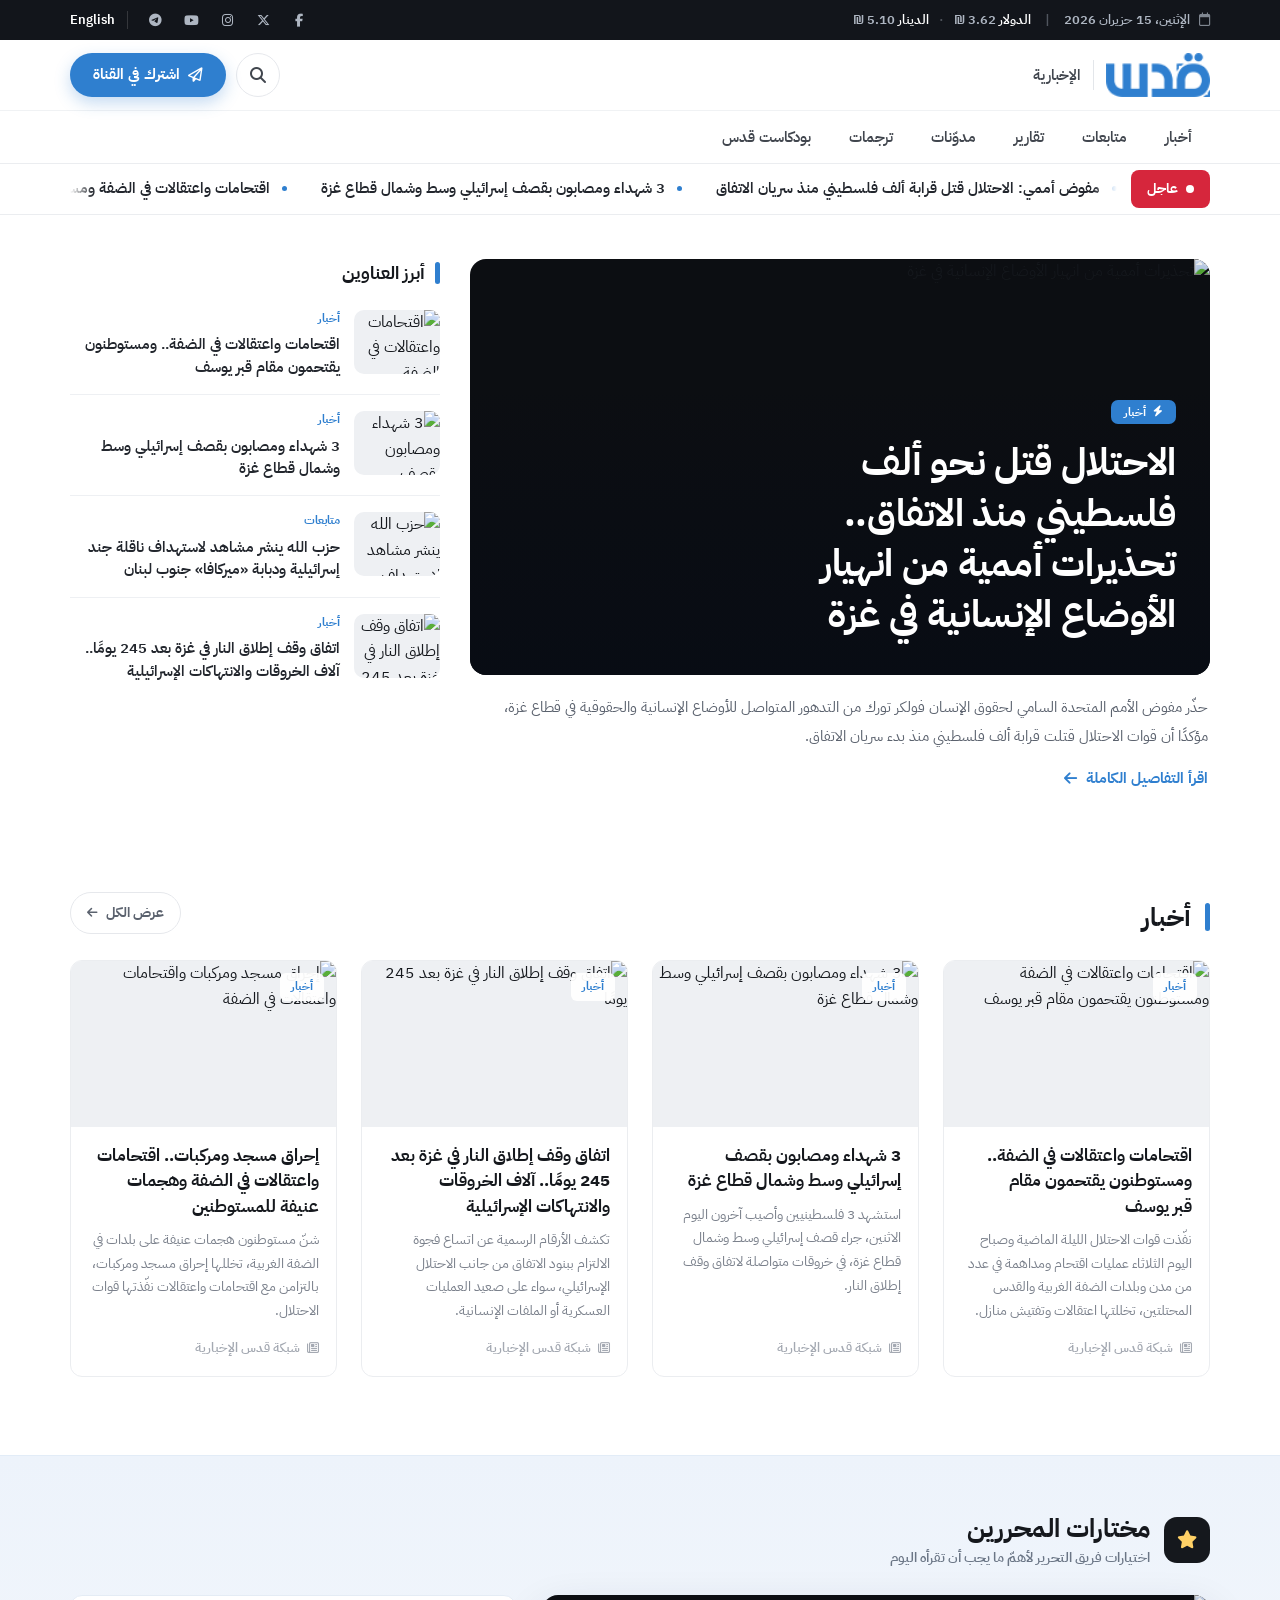
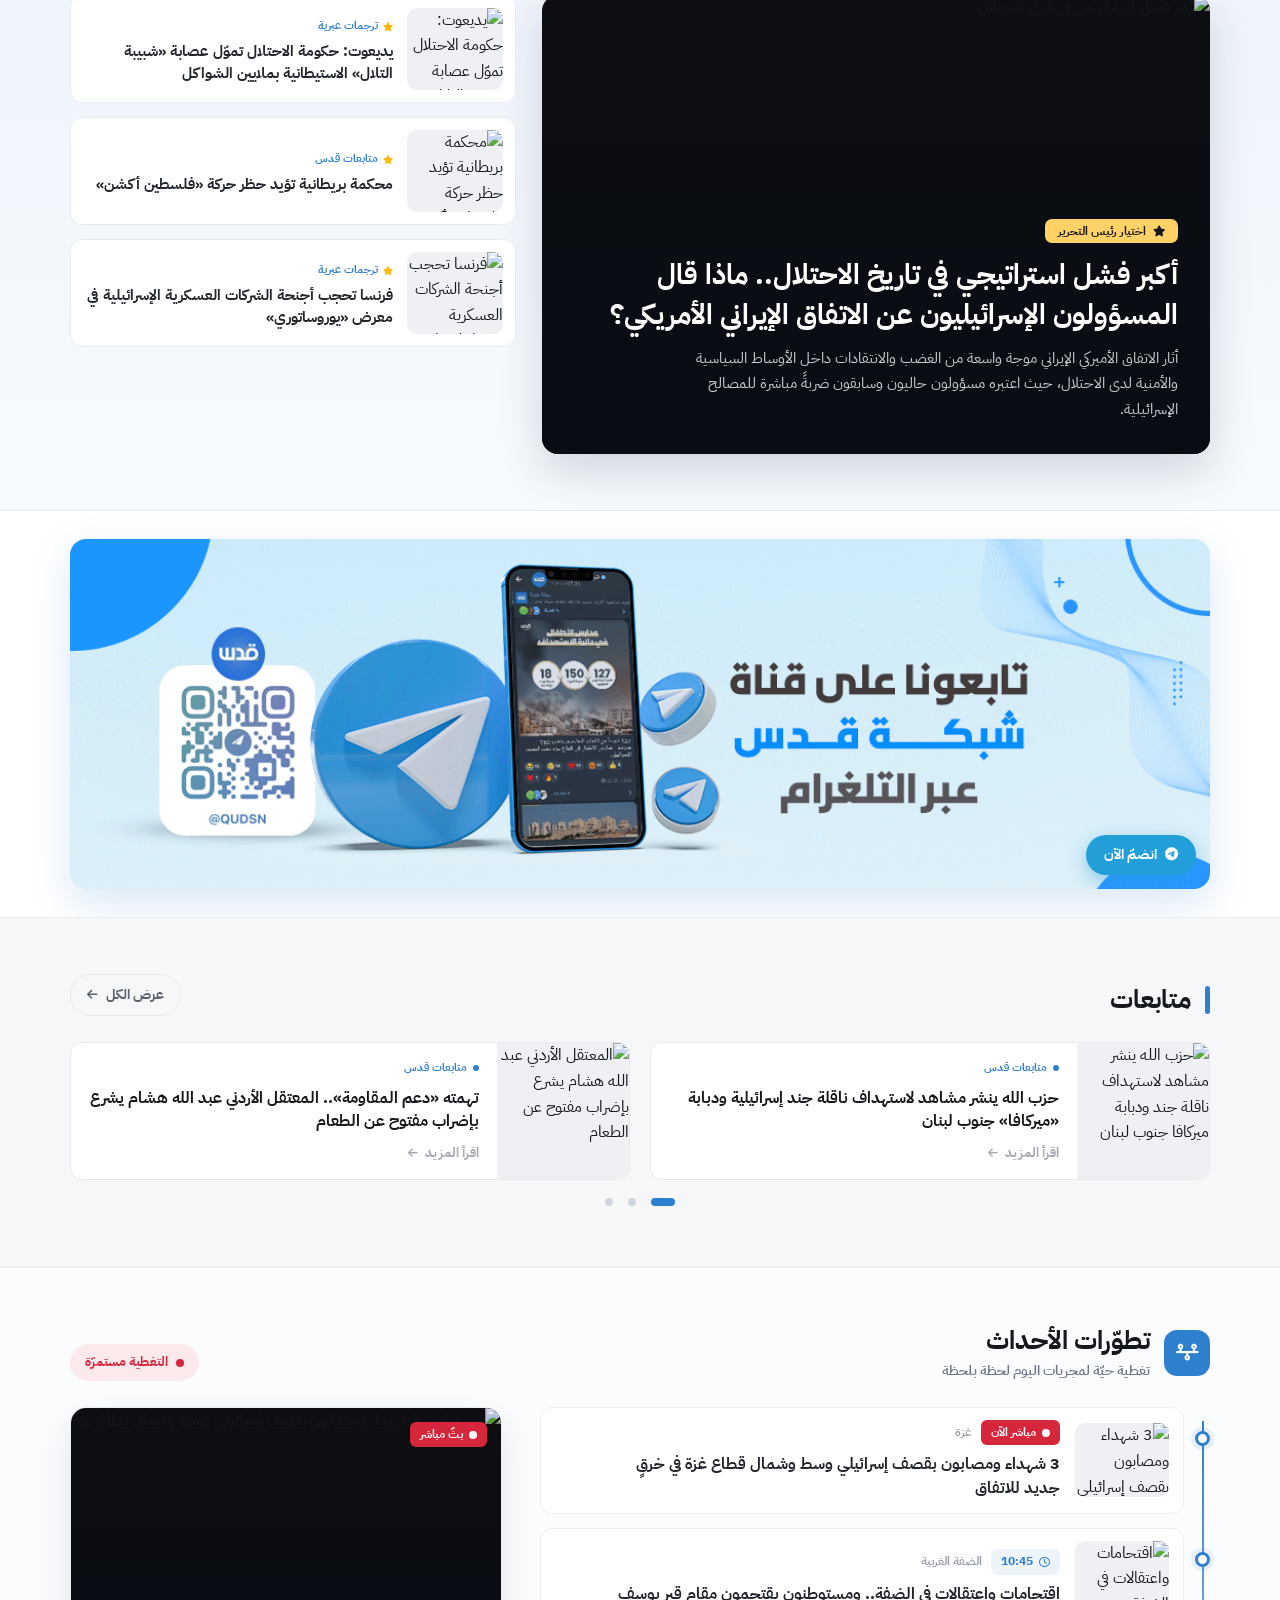
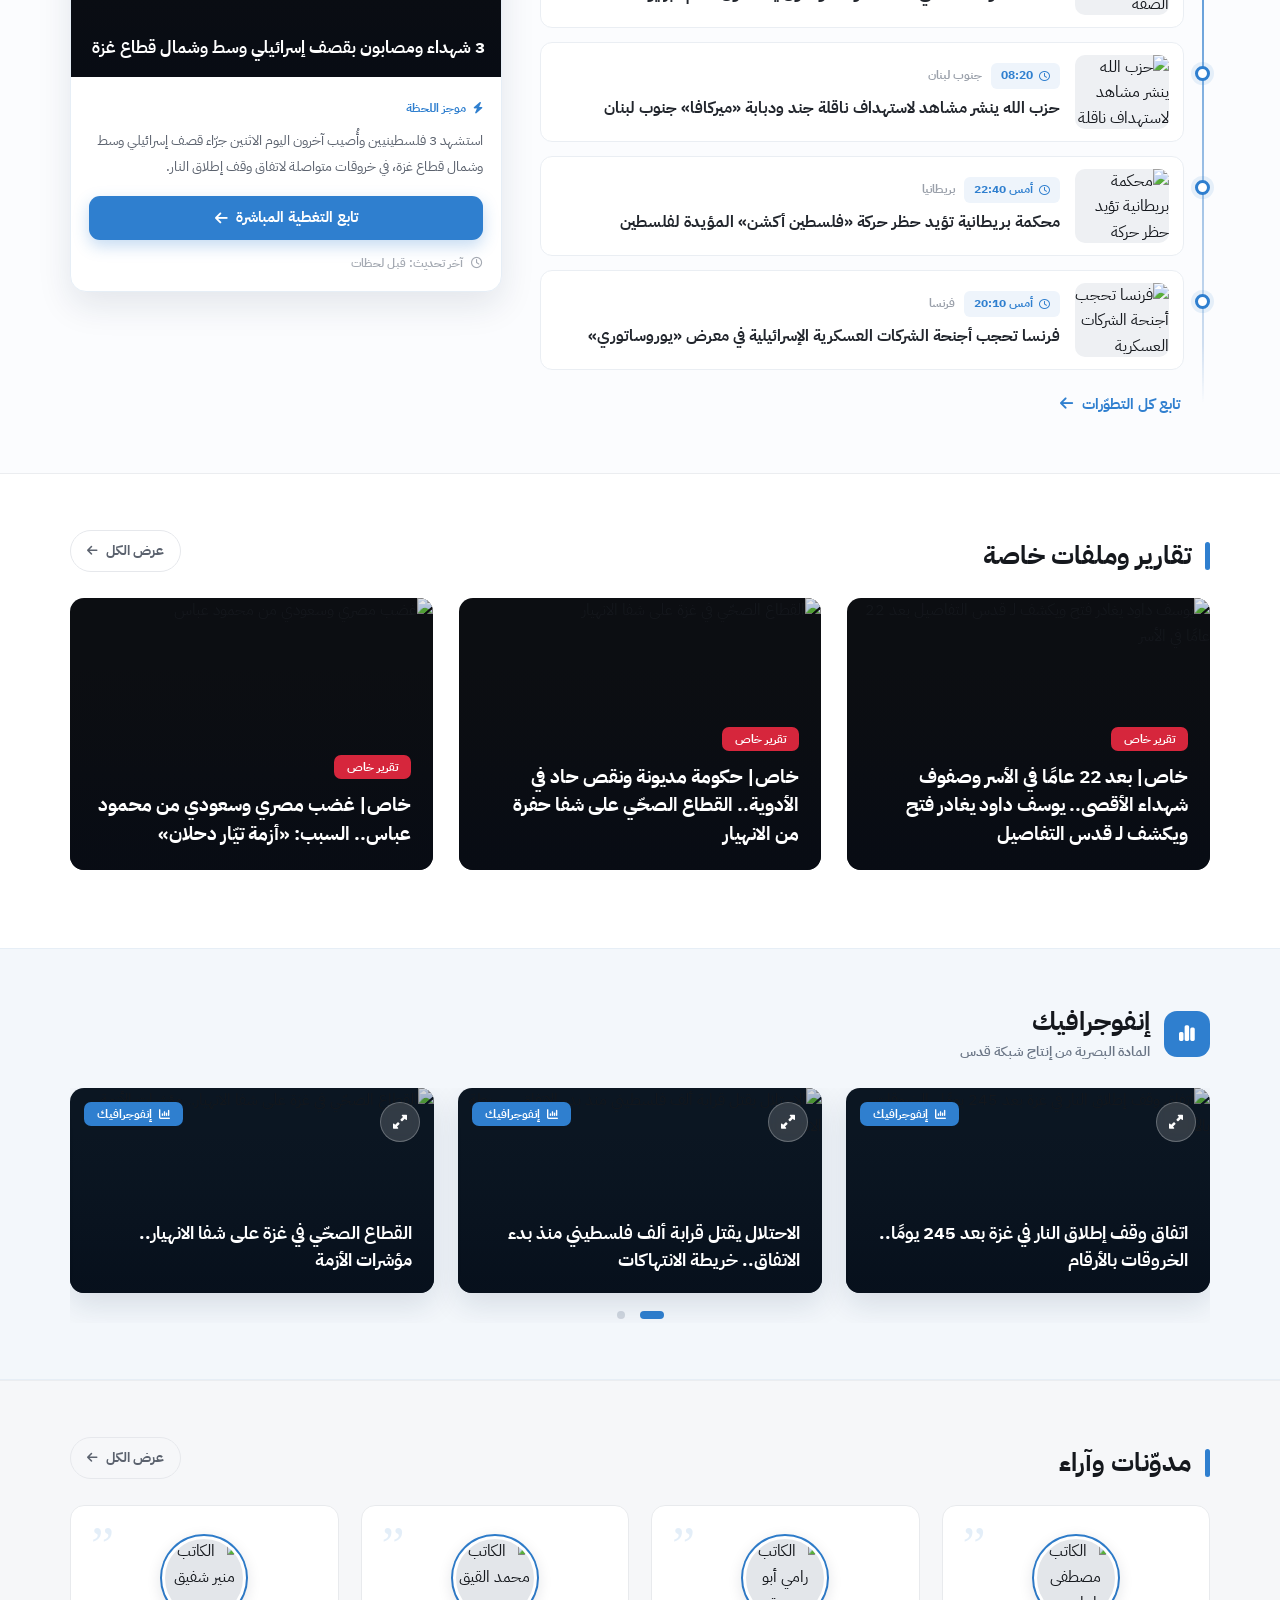
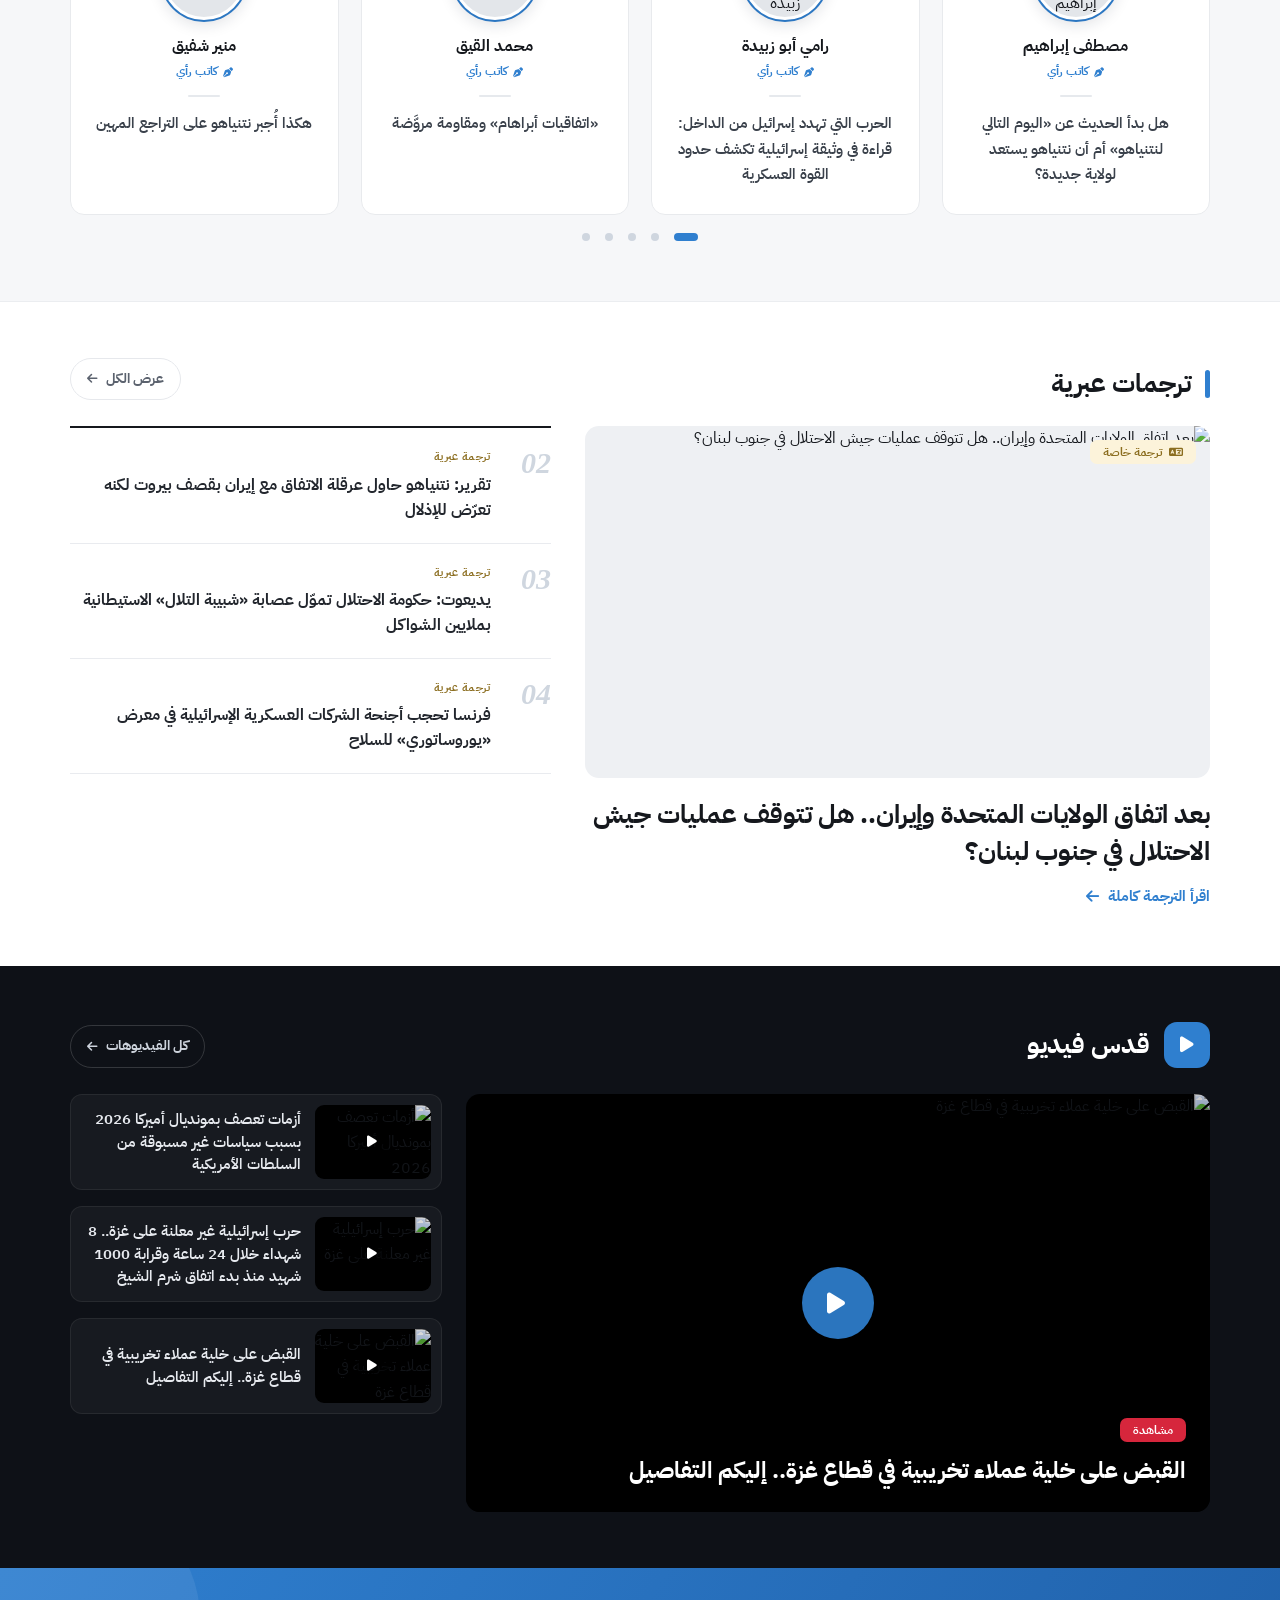
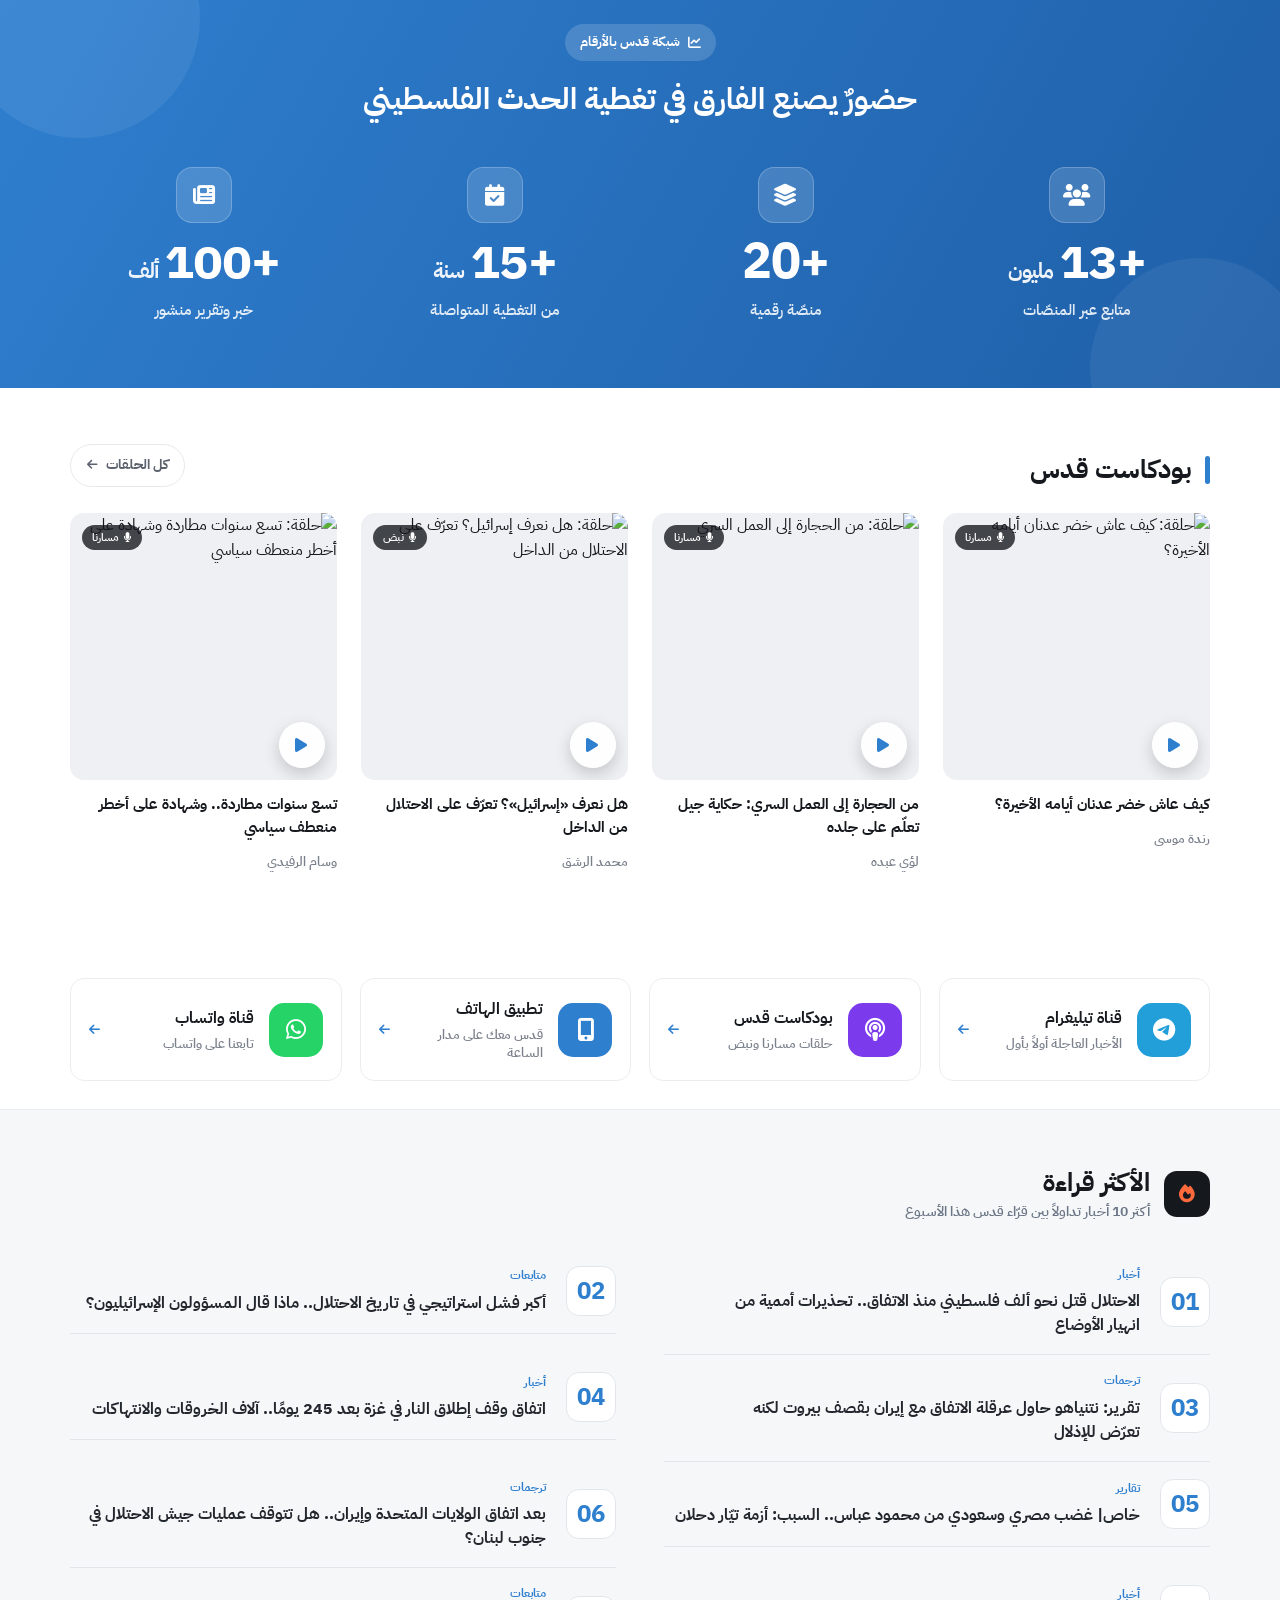
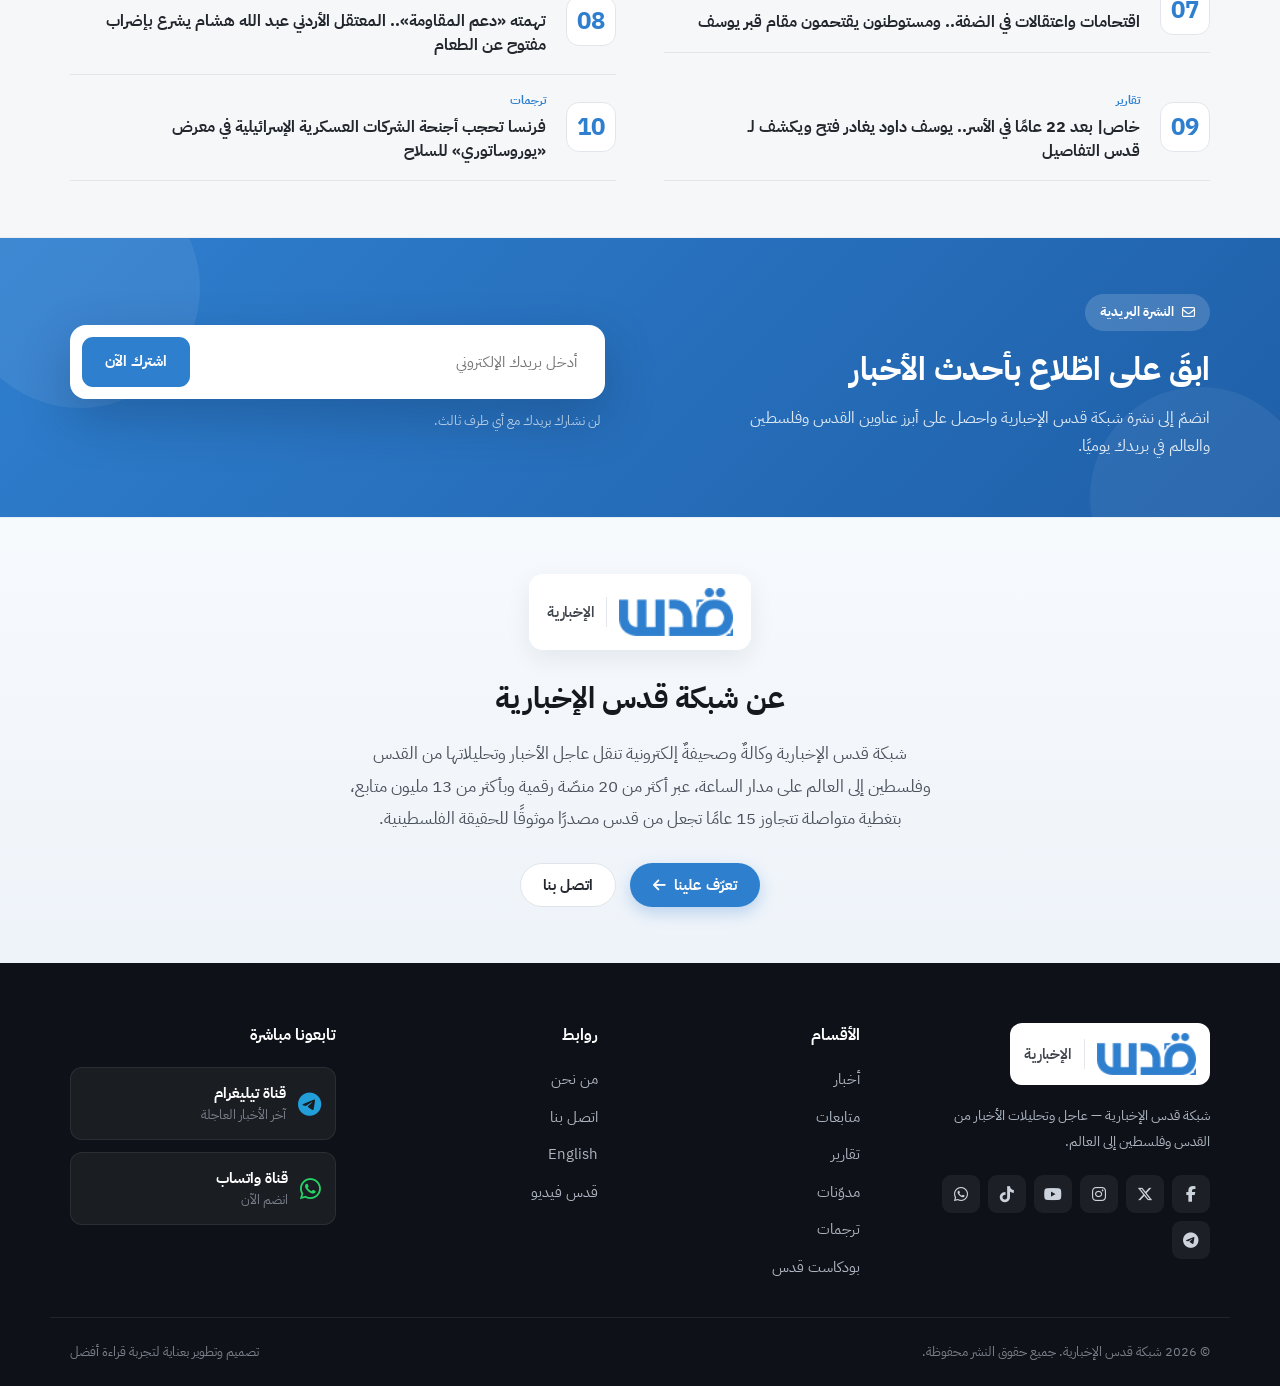
==== index.html @ d10bbcee "en" ====
<!DOCTYPE html>
<html lang="ar" dir="rtl">
<head>
<meta charset="utf-8">
<meta name="viewport" content="width=device-width, initial-scale=1, viewport-fit=cover">
<title>شبكة قدس الإخبارية</title>
<meta name="description" content="شبكة قدس الإخبارية — عاجل وتحليلات الأخبار من القدس وفلسطين إلى العالم على مدار الساعة.">
<meta name="theme-color" content="#2f7fcf">
<link rel="icon" type="image/png" href="assets/img/logo.png">

<!-- Open Graph -->
<meta property="og:type" content="website">
<meta property="og:title" content="شبكة قدس الإخبارية">
<meta property="og:description" content="عاجل وتحليلات الأخبار من القدس وفلسطين إلى العالم.">
<meta property="og:image" content="assets/img/logo.png">

<!-- Fonts -->
<link rel="preconnect" href="https://fonts.googleapis.com">
<link rel="preconnect" href="https://fonts.gstatic.com" crossorigin>
<link href="https://fonts.googleapis.com/css2?family=IBM+Plex+Sans+Arabic:wght@400;500;600;700;800&display=swap" rel="stylesheet">

<!-- Icons -->
<link rel="stylesheet" href="https://cdnjs.cloudflare.com/ajax/libs/font-awesome/6.5.1/css/all.min.css">

<!-- Swiper -->
<link rel="stylesheet" href="https://cdn.jsdelivr.net/npm/swiper@11/swiper-bundle.min.css">

<!-- AOS -->
<link rel="stylesheet" href="https://cdn.jsdelivr.net/npm/aos@2.3.4/dist/aos.css">

<!-- Theme styles -->
<link rel="stylesheet" href="assets/css/style.css">
</head>

<body>

<a class="skip-link" href="#main">تخطَّ إلى المحتوى</a>

<!-- ===== UTILITY BAR ===== -->
<div class="topbar">
  <div class="container topbar__inner">
    <div class="topbar__meta">
      <span><i class="fa-regular fa-calendar" aria-hidden="true"></i> الإثنين، 15 حزيران 2026</span>
      <span class="topbar__divider" aria-hidden="true">|</span>
      <span class="topbar__rates">
        <span><span class="hl">الدولار</span> 3.62 ₪</span>
        <span class="dot" aria-hidden="true">·</span>
        <span><span class="hl">الدينار</span> 5.10 ₪</span>
      </span>
    </div>
    <div class="topbar__social">
      <a href="https://www.facebook.com/QudsNet" aria-label="فيسبوك" class="social-link"><i class="fa-brands fa-facebook-f" aria-hidden="true"></i></a>
      <a href="https://twitter.com/QudsN" aria-label="إكس" class="social-link"><i class="fa-brands fa-x-twitter" aria-hidden="true"></i></a>
      <a href="https://www.instagram.com/qudsn" aria-label="إنستغرام" class="social-link"><i class="fa-brands fa-instagram" aria-hidden="true"></i></a>
      <a href="https://www.youtube.com/user/QudsNetwork" aria-label="يوتيوب" class="social-link"><i class="fa-brands fa-youtube" aria-hidden="true"></i></a>
      <a href="https://t.me/QudsN" aria-label="تيليغرام" class="social-link"><i class="fa-brands fa-telegram" aria-hidden="true"></i></a>
      <span class="topbar__sep" aria-hidden="true"></span>
      <a href="http://qudsnen.co" class="topbar__lang">English</a>
    </div>
  </div>
</div>

<!-- ===== STICKY HEADER ===== -->
<header class="site-header">
  <div class="container header__inner">
    <a href="https://qudsn.co" class="brand" aria-label="شبكة قدس الإخبارية — الصفحة الرئيسية">
      <img src="assets/img/logo.png" alt="شعار شبكة قدس الإخبارية" class="brand__logo" width="90" height="38">
      <span class="brand__sep" aria-hidden="true"></span>
      <span class="brand__tag">الإخبارية</span>
    </a>

    <div class="header__actions">
      <button type="button" class="icon-btn" id="searchOpen" aria-label="فتح البحث" aria-haspopup="dialog">
        <i class="fa-solid fa-magnifying-glass" aria-hidden="true"></i>
      </button>
      <a href="https://t.me/QudsN" class="btn btn--primary">
        <i class="fa-regular fa-paper-plane" aria-hidden="true"></i><span>اشترك في القناة</span>
      </a>
      <button type="button" class="icon-btn nav-toggle" id="navToggle" aria-label="فتح القائمة" aria-expanded="false" aria-controls="catNav">
        <i class="fa-solid fa-bars" aria-hidden="true"></i>
      </button>
    </div>
  </div>

  <nav class="cat-nav" id="catNav" aria-label="أقسام الموقع">
    <div class="container cat-nav__inner">
      <a href="https://qudsn.co/post/category/1/أخبار" class="cat-link">أخبار</a>
      <a href="https://qudsn.co/post/category/6024/متابعات-قدس" class="cat-link">متابعات</a>
      <a href="https://qudsn.co/post/category/293/تقارير-وملفات-خاصة" class="cat-link">تقارير</a>
      <a href="https://qudsn.co/post/category/2/مدونات" class="cat-link">مدوّنات</a>
      <a href="https://qudsn.co/post/category/4/ترجمات-عبرية" class="cat-link">ترجمات</a>
      <a href="https://qudsn.co/post/category/6027/بودكاست-قدس" class="cat-link">بودكاست قدس</a>
    </div>
  </nav>
</header>

<!-- ===== BREAKING TICKER ===== -->
<div class="ticker" aria-label="عاجل">
  <div class="container ticker__inner">
    <span class="ticker__label"><span class="ticker__pulse" aria-hidden="true"></span>عاجل</span>
    <div class="ticker__viewport">
      <div class="ticker__track">
        <div class="ticker__group">
          <a href="https://qudsn.co/post/216138" class="ticker__item"><span class="ticker__bullet" aria-hidden="true"></span>مفوض أممي: الاحتلال قتل قرابة ألف فلسطيني منذ سريان الاتفاق</a>
          <a href="https://qudsn.co/post/216129" class="ticker__item"><span class="ticker__bullet" aria-hidden="true"></span>3 شهداء ومصابون بقصف إسرائيلي وسط وشمال قطاع غزة</a>
          <a href="https://qudsn.co/post/216137" class="ticker__item"><span class="ticker__bullet" aria-hidden="true"></span>اقتحامات واعتقالات في الضفة ومستوطنون يقتحمون مقام قبر يوسف</a>
          <a href="https://qudsn.co/post/216134" class="ticker__item"><span class="ticker__bullet" aria-hidden="true"></span>حزب الله ينشر مشاهد لاستهداف ناقلة جند ودبابة ميركافا جنوب لبنان</a>
          <a href="https://qudsn.co/post/216131" class="ticker__item"><span class="ticker__bullet" aria-hidden="true"></span>محكمة بريطانية تؤيد حظر «فلسطين أكشن»</a>
          <a href="https://qudsn.co/post/216127" class="ticker__item"><span class="ticker__bullet" aria-hidden="true"></span>فرنسا تحجب أجنحة الشركات العسكرية الإسرائيلية في معرض يوروساتوري</a>
        </div>
        <div class="ticker__group" aria-hidden="true">
          <a href="https://qudsn.co/post/216138" class="ticker__item"><span class="ticker__bullet"></span>مفوض أممي: الاحتلال قتل قرابة ألف فلسطيني منذ سريان الاتفاق</a>
          <a href="https://qudsn.co/post/216129" class="ticker__item"><span class="ticker__bullet"></span>3 شهداء ومصابون بقصف إسرائيلي وسط وشمال قطاع غزة</a>
          <a href="https://qudsn.co/post/216137" class="ticker__item"><span class="ticker__bullet"></span>اقتحامات واعتقالات في الضفة ومستوطنون يقتحمون مقام قبر يوسف</a>
          <a href="https://qudsn.co/post/216134" class="ticker__item"><span class="ticker__bullet"></span>حزب الله ينشر مشاهد لاستهداف ناقلة جند ودبابة ميركافا جنوب لبنان</a>
          <a href="https://qudsn.co/post/216131" class="ticker__item"><span class="ticker__bullet"></span>محكمة بريطانية تؤيد حظر «فلسطين أكشن»</a>
          <a href="https://qudsn.co/post/216127" class="ticker__item"><span class="ticker__bullet"></span>فرنسا تحجب أجنحة الشركات العسكرية الإسرائيلية في معرض يوروساتوري</a>
        </div>
      </div>
    </div>
  </div>
</div>

<main id="main">

  <!-- ===== HERO ===== -->
  <section class="section hero-section">
    <div class="container hero">
      <article class="hero__featured" data-aos="fade-up">
        <a href="https://qudsn.co/post/216138" class="feature-card zoom">
          <span class="feature-card__media">
            <img src="https://qudsn.co/uploads/images/2026/06/Le2uS.jpg" alt="تحذيرات أممية من انهيار الأوضاع الإنسانية في غزة" fetchpriority="high" decoding="async">
          </span>
          <span class="feature-card__overlay"></span>
          <span class="feature-card__body">
            <span class="badge badge--accent"><i class="fa-solid fa-bolt" aria-hidden="true"></i>أخبار</span>
            <h1 class="feature-card__title">الاحتلال قتل نحو ألف فلسطيني منذ الاتفاق.. تحذيرات أممية من انهيار الأوضاع الإنسانية في غزة</h1>
          </span>
        </a>
        <p class="hero__excerpt">حذّر مفوض الأمم المتحدة السامي لحقوق الإنسان فولكر تورك من التدهور المتواصل للأوضاع الإنسانية والحقوقية في قطاع غزة، مؤكدًا أن قوات الاحتلال قتلت قرابة ألف فلسطيني منذ بدء سريان الاتفاق.</p>
        <a href="https://qudsn.co/post/216138" class="link-arrow">اقرأ التفاصيل الكاملة <i class="fa-solid fa-arrow-left" aria-hidden="true"></i></a>
      </article>

      <aside class="hero__aside" data-aos="fade-up" data-aos-delay="100" aria-label="أبرز العناوين">
        <div class="aside-head">
          <span class="bar" aria-hidden="true"></span>
          <h2 class="aside-head__title">أبرز العناوين</h2>
        </div>
        <div class="story-list">
          <a href="https://qudsn.co/post/216137" class="story">
            <span class="story__thumb"><img src="https://qudsn.co/uploads/images/2026/06/w72j2.webp" alt="اقتحامات واعتقالات في الضفة ومستوطنون يقتحمون مقام قبر يوسف" loading="lazy" decoding="async"></span>
            <span class="story__text"><span class="story__cat">أخبار</span><span class="story__title">اقتحامات واعتقالات في الضفة.. ومستوطنون يقتحمون مقام قبر يوسف</span></span>
          </a>
          <a href="https://qudsn.co/post/216129" class="story">
            <span class="story__thumb"><img src="https://qudsn.co/uploads/images/2026/06/zjT0v.jpg" alt="3 شهداء ومصابون بقصف إسرائيلي وسط وشمال قطاع غزة" loading="lazy" decoding="async"></span>
            <span class="story__text"><span class="story__cat">أخبار</span><span class="story__title">3 شهداء ومصابون بقصف إسرائيلي وسط وشمال قطاع غزة</span></span>
          </a>
          <a href="https://qudsn.co/post/216134" class="story">
            <span class="story__thumb"><img src="https://qudsn.co/uploads/images/2026/06/r4XNP.png" alt="حزب الله ينشر مشاهد لاستهداف ناقلة جند ودبابة ميركافا جنوب لبنان" loading="lazy" decoding="async"></span>
            <span class="story__text"><span class="story__cat">متابعات</span><span class="story__title">حزب الله ينشر مشاهد لاستهداف ناقلة جند إسرائيلية ودبابة «ميركافا» جنوب لبنان</span></span>
          </a>
          <a href="https://qudsn.co/post/216128" class="story">
            <span class="story__thumb"><img src="https://qudsn.co/uploads/images/2026/06/Ki9Ej.jpg" alt="اتفاق وقف إطلاق النار في غزة بعد 245 يومًا" loading="lazy" decoding="async"></span>
            <span class="story__text"><span class="story__cat">أخبار</span><span class="story__title">اتفاق وقف إطلاق النار في غزة بعد 245 يومًا.. آلاف الخروقات والانتهاكات الإسرائيلية</span></span>
          </a>
        </div>
      </aside>
    </div>
  </section>

  <!-- ===== أخبار ===== -->
  <section class="section">
    <div class="container">
      <div class="section__head" data-aos="fade-up">
        <div class="section__heading"><span class="bar bar--lg" aria-hidden="true"></span><h2 class="section__title">أخبار</h2></div>
        <a href="https://qudsn.co/post/category/1/أخبار" class="view-all">عرض الكل <i class="fa-solid fa-arrow-left" aria-hidden="true"></i></a>
      </div>

      <div class="swiper quds-swiper" data-swiper="news" data-aos="fade-up">
        <div class="swiper-wrapper">
          <div class="swiper-slide">
            <a href="https://qudsn.co/post/216137" class="card">
              <span class="card__media zoom"><img src="https://qudsn.co/uploads/images/2026/06/w72j2.webp" alt="اقتحامات واعتقالات في الضفة ومستوطنون يقتحمون مقام قبر يوسف" loading="lazy" decoding="async"><span class="card__tag">أخبار</span></span>
              <span class="card__body">
                <span class="card__title clamp-3">اقتحامات واعتقالات في الضفة.. ومستوطنون يقتحمون مقام قبر يوسف</span>
                <span class="card__excerpt clamp-2">نفّذت قوات الاحتلال الليلة الماضية وصباح اليوم الثلاثاء عمليات اقتحام ومداهمة في عدد من مدن وبلدات الضفة الغربية والقدس المحتلتين، تخللتها اعتقالات وتفتيش منازل.</span>
                <span class="card__meta"><i class="fa-regular fa-newspaper" aria-hidden="true"></i>شبكة قدس الإخبارية</span>
              </span>
            </a>
          </div>
          <div class="swiper-slide">
            <a href="https://qudsn.co/post/216129" class="card">
              <span class="card__media zoom"><img src="https://qudsn.co/uploads/images/2026/06/zjT0v.jpg" alt="3 شهداء ومصابون بقصف إسرائيلي وسط وشمال قطاع غزة" loading="lazy" decoding="async"><span class="card__tag">أخبار</span></span>
              <span class="card__body">
                <span class="card__title clamp-3">3 شهداء ومصابون بقصف إسرائيلي وسط وشمال قطاع غزة</span>
                <span class="card__excerpt clamp-2">استشهد 3 فلسطينيين وأصيب آخرون اليوم الاثنين، جراء قصف إسرائيلي وسط وشمال قطاع غزة، في خروقات متواصلة لاتفاق وقف إطلاق النار.</span>
                <span class="card__meta"><i class="fa-regular fa-newspaper" aria-hidden="true"></i>شبكة قدس الإخبارية</span>
              </span>
            </a>
          </div>
          <div class="swiper-slide">
            <a href="https://qudsn.co/post/216128" class="card">
              <span class="card__media zoom"><img src="https://qudsn.co/uploads/images/2026/06/Ki9Ej.jpg" alt="اتفاق وقف إطلاق النار في غزة بعد 245 يومًا" loading="lazy" decoding="async"><span class="card__tag">أخبار</span></span>
              <span class="card__body">
                <span class="card__title clamp-3">اتفاق وقف إطلاق النار في غزة بعد 245 يومًا.. آلاف الخروقات والانتهاكات الإسرائيلية</span>
                <span class="card__excerpt clamp-2">تكشف الأرقام الرسمية عن اتساع فجوة الالتزام ببنود الاتفاق من جانب الاحتلال الإسرائيلي، سواء على صعيد العمليات العسكرية أو الملفات الإنسانية.</span>
                <span class="card__meta"><i class="fa-regular fa-newspaper" aria-hidden="true"></i>شبكة قدس الإخبارية</span>
              </span>
            </a>
          </div>
          <div class="swiper-slide">
            <a href="https://qudsn.co/post/216125" class="card">
              <span class="card__media zoom"><img src="https://qudsn.co/uploads/images/2026/06/095NL.jpg" alt="إحراق مسجد ومركبات واقتحامات واعتقالات في الضفة" loading="lazy" decoding="async"><span class="card__tag">أخبار</span></span>
              <span class="card__body">
                <span class="card__title clamp-3">إحراق مسجد ومركبات.. اقتحامات واعتقالات في الضفة وهجمات عنيفة للمستوطنين</span>
                <span class="card__excerpt clamp-2">شنّ مستوطنون هجمات عنيفة على بلدات في الضفة الغربية، تخللها إحراق مسجد ومركبات، بالتزامن مع اقتحامات واعتقالات نفّذتها قوات الاحتلال.</span>
                <span class="card__meta"><i class="fa-regular fa-newspaper" aria-hidden="true"></i>شبكة قدس الإخبارية</span>
              </span>
            </a>
          </div>
        </div>
        <div class="swiper-pagination"></div>
        <div class="swiper-nav">
          <button class="swiper-button-prev" type="button" aria-label="السابق"></button>
          <button class="swiper-button-next" type="button" aria-label="التالي"></button>
        </div>
      </div>
    </div>
  </section>

  <!-- ===== مختارات المحررين ===== -->
  <section class="section section--blue">
    <div class="container">
      <div class="section__head" data-aos="fade-up">
        <div class="section__heading">
          <span class="section__icon section__icon--dark"><i class="fa-solid fa-star" aria-hidden="true"></i></span>
          <div>
            <h2 class="section__title">مختارات المحررين</h2>
            <span class="section__sub">اختيارات فريق التحرير لأهمّ ما يجب أن تقرأه اليوم</span>
          </div>
        </div>
      </div>

      <div class="editors">
        <a href="https://qudsn.co/post/216130" class="editor-feature zoom" data-aos="fade-up">
          <span class="editor-feature__media"><img src="https://qudsn.co/uploads/images/2026/06/4A2Zc.jpg" alt="أكبر فشل استراتيجي في تاريخ الاحتلال" loading="lazy" decoding="async"></span>
          <span class="editor-feature__overlay"></span>
          <span class="editor-feature__body">
            <span class="badge badge--gold"><i class="fa-solid fa-star" aria-hidden="true"></i>اختيار رئيس التحرير</span>
            <span class="editor-feature__title">أكبر فشل استراتيجي في تاريخ الاحتلال.. ماذا قال المسؤولون الإسرائيليون عن الاتفاق الإيراني الأمريكي؟</span>
            <span class="editor-feature__excerpt clamp-2">أثار الاتفاق الأميركي الإيراني موجة واسعة من الغضب والانتقادات داخل الأوساط السياسية والأمنية لدى الاحتلال، حيث اعتبره مسؤولون حاليون وسابقون ضربةً مباشرة للمصالح الإسرائيلية.</span>
          </span>
        </a>
        <div class="editor-side" data-aos="fade-up" data-aos-delay="100">
          <a href="https://qudsn.co/post/216132" class="editor-item">
            <span class="editor-item__thumb zoom"><img src="https://qudsn.co/uploads/images/2026/06/S8KRu.jpg" alt="يديعوت: حكومة الاحتلال تموّل عصابة شبيبة التلال الاستيطانية" loading="lazy" decoding="async"></span>
            <span class="editor-item__text"><span class="editor-item__cat"><i class="fa-solid fa-star" aria-hidden="true"></i>ترجمات عبرية</span><span class="editor-item__title clamp-2">يديعوت: حكومة الاحتلال تموّل عصابة «شبيبة التلال» الاستيطانية بملايين الشواكل</span></span>
          </a>
          <a href="https://qudsn.co/post/216131" class="editor-item">
            <span class="editor-item__thumb zoom"><img src="https://qudsn.co/uploads/images/2026/06/hpsRS.webp" alt="محكمة بريطانية تؤيد حظر حركة فلسطين أكشن" loading="lazy" decoding="async"></span>
            <span class="editor-item__text"><span class="editor-item__cat"><i class="fa-solid fa-star" aria-hidden="true"></i>متابعات قدس</span><span class="editor-item__title clamp-2">محكمة بريطانية تؤيد حظر حركة «فلسطين أكشن»</span></span>
          </a>
          <a href="https://qudsn.co/post/216127" class="editor-item">
            <span class="editor-item__thumb zoom"><img src="https://qudsn.co/uploads/images/2026/06/o34Zh.webp" alt="فرنسا تحجب أجنحة الشركات العسكرية الإسرائيلية في معرض يوروساتوري" loading="lazy" decoding="async"></span>
            <span class="editor-item__text"><span class="editor-item__cat"><i class="fa-solid fa-star" aria-hidden="true"></i>ترجمات عبرية</span><span class="editor-item__title clamp-2">فرنسا تحجب أجنحة الشركات العسكرية الإسرائيلية في معرض «يوروساتوري»</span></span>
          </a>
        </div>
      </div>
    </div>
  </section>

  <!-- ===== TELEGRAM BANNER ===== -->
  <section class="section section--tight">
    <div class="container">
      <a href="https://t.me/QudsN" class="tg-banner" aria-label="تابعونا على قناة شبكة قدس عبر تيليغرام" data-aos="zoom-in">
        <img src="assets/img/telegram-banner.png" alt="تابعونا على قناة شبكة قدس عبر تيليغرام QudsN@" loading="lazy" decoding="async">
        <span class="tg-banner__btn"><i class="fa-brands fa-telegram" aria-hidden="true"></i>انضمّ الآن</span>
      </a>
    </div>
  </section>

  <!-- ===== متابعات ===== -->
  <section class="section section--soft">
    <div class="container">
      <div class="section__head" data-aos="fade-up">
        <div class="section__heading"><span class="bar bar--lg" aria-hidden="true"></span><h2 class="section__title">متابعات</h2></div>
        <a href="https://qudsn.co/post/category/6024/متابعات-قدس" class="view-all">عرض الكل <i class="fa-solid fa-arrow-left" aria-hidden="true"></i></a>
      </div>

      <div class="swiper quds-swiper" data-swiper="follow" data-aos="fade-up">
        <div class="swiper-wrapper">
          <div class="swiper-slide">
            <a href="https://qudsn.co/post/216134" class="follow-card">
              <span class="follow-card__thumb zoom"><img src="https://qudsn.co/uploads/images/2026/06/r4XNP.png" alt="حزب الله ينشر مشاهد لاستهداف ناقلة جند ودبابة ميركافا جنوب لبنان" loading="lazy" decoding="async"></span>
              <span class="follow-card__body">
                <span class="follow-card__cat"><span class="dot-accent" aria-hidden="true"></span>متابعات قدس</span>
                <span class="follow-card__title clamp-3">حزب الله ينشر مشاهد لاستهداف ناقلة جند إسرائيلية ودبابة «ميركافا» جنوب لبنان</span>
                <span class="follow-card__more">اقرأ المزيد <i class="fa-solid fa-arrow-left" aria-hidden="true"></i></span>
              </span>
            </a>
          </div>
          <div class="swiper-slide">
            <a href="https://qudsn.co/post/216133" class="follow-card">
              <span class="follow-card__thumb zoom"><img src="https://qudsn.co/uploads/images/2026/06/0rx5x.jpg" alt="المعتقل الأردني عبد الله هشام يشرع بإضراب مفتوح عن الطعام" loading="lazy" decoding="async"></span>
              <span class="follow-card__body">
                <span class="follow-card__cat"><span class="dot-accent" aria-hidden="true"></span>متابعات قدس</span>
                <span class="follow-card__title clamp-3">تهمته «دعم المقاومة».. المعتقل الأردني عبد الله هشام يشرع بإضراب مفتوح عن الطعام</span>
                <span class="follow-card__more">اقرأ المزيد <i class="fa-solid fa-arrow-left" aria-hidden="true"></i></span>
              </span>
            </a>
          </div>
          <div class="swiper-slide">
            <a href="https://qudsn.co/post/216131" class="follow-card">
              <span class="follow-card__thumb zoom"><img src="https://qudsn.co/uploads/images/2026/06/hpsRS.webp" alt="محكمة بريطانية تؤيد حظر فلسطين أكشن" loading="lazy" decoding="async"></span>
              <span class="follow-card__body">
                <span class="follow-card__cat"><span class="dot-accent" aria-hidden="true"></span>متابعات قدس</span>
                <span class="follow-card__title clamp-3">محكمة بريطانية تؤيد حظر «فلسطين أكشن»</span>
                <span class="follow-card__more">اقرأ المزيد <i class="fa-solid fa-arrow-left" aria-hidden="true"></i></span>
              </span>
            </a>
          </div>
          <div class="swiper-slide">
            <a href="https://qudsn.co/post/216130" class="follow-card">
              <span class="follow-card__thumb zoom"><img src="https://qudsn.co/uploads/images/2026/06/4A2Zc.jpg" alt="أكبر فشل استراتيجي في تاريخ الاحتلال" loading="lazy" decoding="async"></span>
              <span class="follow-card__body">
                <span class="follow-card__cat"><span class="dot-accent" aria-hidden="true"></span>متابعات قدس</span>
                <span class="follow-card__title clamp-3">أكبر فشل استراتيجي في تاريخ الاحتلال.. ماذا قال المسؤولون الإسرائيليون عن الاتفاق الإيراني الأمريكي؟</span>
                <span class="follow-card__more">اقرأ المزيد <i class="fa-solid fa-arrow-left" aria-hidden="true"></i></span>
              </span>
            </a>
          </div>
        </div>
        <div class="swiper-pagination"></div>
        <div class="swiper-nav">
          <button class="swiper-button-prev" type="button" aria-label="السابق"></button>
          <button class="swiper-button-next" type="button" aria-label="التالي"></button>
        </div>
      </div>
    </div>
  </section>

  <!-- ===== تطورات الأحداث (TIMELINE) ===== -->
  <section class="section section--soft-2">
    <div class="container">
      <div class="section__head" data-aos="fade-up">
        <div class="section__heading">
          <span class="section__icon section__icon--accent"><i class="fa-solid fa-timeline" aria-hidden="true"></i></span>
          <div>
            <h2 class="section__title">تطوّرات الأحداث</h2>
            <span class="section__sub">تغطية حيّة لمجريات اليوم لحظة بلحظة</span>
          </div>
        </div>
        <span class="pill pill--live"><span class="pulse-dot" aria-hidden="true"></span>التغطية مستمرّة</span>
      </div>

      <div class="timeline-wrap">
        <div class="timeline" data-aos="fade-up">
          <span class="timeline__line" aria-hidden="true"></span>
          <a href="https://qudsn.co/post/216129" class="tl-item">
            <span class="tl-dot" aria-hidden="true"></span>
            <span class="tl-card">
              <span class="tl-card__thumb zoom"><img src="https://qudsn.co/uploads/images/2026/06/zjT0v.jpg" alt="3 شهداء ومصابون بقصف إسرائيلي وسط وشمال قطاع غزة" loading="lazy" decoding="async"></span>
              <span class="tl-card__text">
                <span class="tl-card__meta">
                  <span class="chip chip--live"><span class="pulse-dot pulse-dot--w" aria-hidden="true"></span>مباشر الآن</span>
                  <span class="tl-card__cat">غزة</span>
                </span>
                <span class="tl-card__title clamp-2">3 شهداء ومصابون بقصف إسرائيلي وسط وشمال قطاع غزة في خرقٍ جديد للاتفاق</span>
              </span>
            </span>
          </a>
          <a href="https://qudsn.co/post/216137" class="tl-item">
            <span class="tl-dot" aria-hidden="true"></span>
            <span class="tl-card">
              <span class="tl-card__thumb zoom"><img src="https://qudsn.co/uploads/images/2026/06/w72j2.webp" alt="اقتحامات واعتقالات في الضفة" loading="lazy" decoding="async"></span>
              <span class="tl-card__text">
                <span class="tl-card__meta">
                  <span class="chip"><i class="fa-regular fa-clock" aria-hidden="true"></i>10:45</span>
                  <span class="tl-card__cat">الضفة الغربية</span>
                </span>
                <span class="tl-card__title clamp-2">اقتحامات واعتقالات في الضفة.. ومستوطنون يقتحمون مقام قبر يوسف</span>
              </span>
            </span>
          </a>
          <a href="https://qudsn.co/post/216134" class="tl-item">
            <span class="tl-dot" aria-hidden="true"></span>
            <span class="tl-card">
              <span class="tl-card__thumb zoom"><img src="https://qudsn.co/uploads/images/2026/06/r4XNP.png" alt="حزب الله ينشر مشاهد لاستهداف ناقلة جند ودبابة ميركافا" loading="lazy" decoding="async"></span>
              <span class="tl-card__text">
                <span class="tl-card__meta">
                  <span class="chip"><i class="fa-regular fa-clock" aria-hidden="true"></i>08:20</span>
                  <span class="tl-card__cat">جنوب لبنان</span>
                </span>
                <span class="tl-card__title clamp-2">حزب الله ينشر مشاهد لاستهداف ناقلة جند ودبابة «ميركافا» جنوب لبنان</span>
              </span>
            </span>
          </a>
          <a href="https://qudsn.co/post/216131" class="tl-item">
            <span class="tl-dot" aria-hidden="true"></span>
            <span class="tl-card">
              <span class="tl-card__thumb zoom"><img src="https://qudsn.co/uploads/images/2026/06/hpsRS.webp" alt="محكمة بريطانية تؤيد حظر حركة فلسطين أكشن" loading="lazy" decoding="async"></span>
              <span class="tl-card__text">
                <span class="tl-card__meta">
                  <span class="chip"><i class="fa-regular fa-clock" aria-hidden="true"></i>أمس 22:40</span>
                  <span class="tl-card__cat">بريطانيا</span>
                </span>
                <span class="tl-card__title clamp-2">محكمة بريطانية تؤيد حظر حركة «فلسطين أكشن» المؤيدة لفلسطين</span>
              </span>
            </span>
          </a>
          <a href="https://qudsn.co/post/216127" class="tl-item">
            <span class="tl-dot" aria-hidden="true"></span>
            <span class="tl-card">
              <span class="tl-card__thumb zoom"><img src="https://qudsn.co/uploads/images/2026/06/o34Zh.webp" alt="فرنسا تحجب أجنحة الشركات العسكرية الإسرائيلية" loading="lazy" decoding="async"></span>
              <span class="tl-card__text">
                <span class="tl-card__meta">
                  <span class="chip"><i class="fa-regular fa-clock" aria-hidden="true"></i>أمس 20:10</span>
                  <span class="tl-card__cat">فرنسا</span>
                </span>
                <span class="tl-card__title clamp-2">فرنسا تحجب أجنحة الشركات العسكرية الإسرائيلية في معرض «يوروساتوري»</span>
              </span>
            </span>
          </a>
          <a href="https://qudsn.co/post/category/1/أخبار" class="link-arrow timeline__more">تابع كل التطوّرات <i class="fa-solid fa-arrow-left" aria-hidden="true"></i></a>
        </div>

        <aside class="live-aside" data-aos="fade-up" data-aos-delay="100" aria-label="بثّ مباشر">
          <div class="live-card">
            <a href="https://qudsn.co/post/216129" class="live-card__media zoom">
              <img src="https://qudsn.co/uploads/images/2026/06/zjT0v.jpg" alt="بثّ مباشر: 3 شهداء ومصابون بقصف إسرائيلي وسط وشمال قطاع غزة" loading="lazy" decoding="async">
              <span class="live-card__overlay"></span>
              <span class="chip chip--live live-card__chip"><span class="pulse-dot pulse-dot--w" aria-hidden="true"></span>بثّ مباشر</span>
              <span class="live-card__title">3 شهداء ومصابون بقصف إسرائيلي وسط وشمال قطاع غزة</span>
            </a>
            <div class="live-card__body">
              <span class="live-card__kicker"><i class="fa-solid fa-bolt" aria-hidden="true"></i>موجز اللحظة</span>
              <p class="live-card__blurb">استشهد 3 فلسطينيين وأُصيب آخرون اليوم الاثنين جرّاء قصف إسرائيلي وسط وشمال قطاع غزة، في خروقات متواصلة لاتفاق وقف إطلاق النار.</p>
              <a href="https://qudsn.co/post/216129" class="btn btn--primary btn--block">تابع التغطية المباشرة <i class="fa-solid fa-arrow-left" aria-hidden="true"></i></a>
              <div class="live-card__updated"><i class="fa-regular fa-clock" aria-hidden="true"></i>آخر تحديث: قبل لحظات</div>
            </div>
          </div>
        </aside>
      </div>
    </div>
  </section>

  <!-- ===== تقارير ===== -->
  <section class="section">
    <div class="container">
      <div class="section__head" data-aos="fade-up">
        <div class="section__heading"><span class="bar bar--lg" aria-hidden="true"></span><h2 class="section__title">تقارير وملفات خاصة</h2></div>
        <a href="https://qudsn.co/post/category/293/تقارير-وملفات-خاصة" class="view-all">عرض الكل <i class="fa-solid fa-arrow-left" aria-hidden="true"></i></a>
      </div>

      <div class="swiper quds-swiper" data-swiper="reports" data-aos="fade-up">
        <div class="swiper-wrapper">
          <div class="swiper-slide">
            <a href="https://qudsn.co/post/216106" class="report-card zoom">
              <img src="https://qudsn.co/uploads/images/2026/06/1I1A0.jpg" alt="يوسف داود يغادر فتح ويكشف لـ قدس التفاصيل بعد 22 عامًا في الأسر" loading="lazy" decoding="async">
              <span class="report-card__overlay"></span>
              <span class="report-card__body"><span class="badge badge--danger">تقرير خاص</span><span class="report-card__title">خاص| بعد 22 عامًا في الأسر وصفوف شهداء الأقصى.. يوسف داود يغادر فتح ويكشف لـ قدس التفاصيل</span></span>
            </a>
          </div>
          <div class="swiper-slide">
            <a href="https://qudsn.co/post/216080" class="report-card zoom">
              <img src="https://qudsn.co/uploads/images/2026/06/y1bJc.jpg" alt="القطاع الصحّي في غزة على شفا الانهيار" loading="lazy" decoding="async">
              <span class="report-card__overlay"></span>
              <span class="report-card__body"><span class="badge badge--danger">تقرير خاص</span><span class="report-card__title">خاص| حكومة مديونة ونقص حاد في الأدوية.. القطاع الصحّي على شفا حفرة من الانهيار</span></span>
            </a>
          </div>
          <div class="swiper-slide">
            <a href="https://qudsn.co/post/216045" class="report-card zoom">
              <img src="https://qudsn.co/uploads/images/2026/06/84pp4.jpg" alt="غضب مصري وسعودي من محمود عباس" loading="lazy" decoding="async">
              <span class="report-card__overlay"></span>
              <span class="report-card__body"><span class="badge badge--danger">تقرير خاص</span><span class="report-card__title">خاص| غضب مصري وسعودي من محمود عباس.. السبب: «أزمة تيّار دحلان»</span></span>
            </a>
          </div>
        </div>
        <div class="swiper-pagination"></div>
        <div class="swiper-nav">
          <button class="swiper-button-prev" type="button" aria-label="السابق"></button>
          <button class="swiper-button-next" type="button" aria-label="التالي"></button>
        </div>
      </div>
    </div>
  </section>

  <!-- ===== إنفوجرافيك ===== -->
  <section class="section section--blue-2">
    <div class="container">
      <div class="section__head" data-aos="fade-up">
        <div class="section__heading">
          <span class="section__icon section__icon--accent"><i class="fa-solid fa-chart-simple" aria-hidden="true"></i></span>
          <div>
            <h2 class="section__title">إنفوجرافيك</h2>
            <span class="section__sub">المادة البصرية من إنتاج شبكة قدس</span>
          </div>
        </div>
      </div>

      <div class="swiper quds-swiper" data-swiper="infographics" data-aos="fade-up">
        <div class="swiper-wrapper">
          <div class="swiper-slide">
            <a href="https://qudsn.co/post/216128" class="info-card zoom">
              <img src="https://qudsn.co/uploads/images/2026/06/Ki9Ej.jpg" alt="اتفاق وقف إطلاق النار في غزة بعد 245 يومًا.. الخروقات بالأرقام" loading="lazy" decoding="async">
              <span class="info-card__overlay"></span>
              <span class="badge badge--accent info-card__badge"><i class="fa-solid fa-chart-column" aria-hidden="true"></i>إنفوجرافيك</span>
              <span class="info-card__expand" aria-hidden="true"><i class="fa-solid fa-up-right-and-down-left-from-center"></i></span>
              <span class="info-card__title">اتفاق وقف إطلاق النار في غزة بعد 245 يومًا.. الخروقات بالأرقام</span>
            </a>
          </div>
          <div class="swiper-slide">
            <a href="https://qudsn.co/post/216138" class="info-card zoom">
              <img src="https://qudsn.co/uploads/images/2026/06/Le2uS.jpg" alt="الاحتلال يقتل قرابة ألف فلسطيني منذ بدء الاتفاق.. خريطة الانتهاكات" loading="lazy" decoding="async">
              <span class="info-card__overlay"></span>
              <span class="badge badge--accent info-card__badge"><i class="fa-solid fa-chart-column" aria-hidden="true"></i>إنفوجرافيك</span>
              <span class="info-card__expand" aria-hidden="true"><i class="fa-solid fa-up-right-and-down-left-from-center"></i></span>
              <span class="info-card__title">الاحتلال يقتل قرابة ألف فلسطيني منذ بدء الاتفاق.. خريطة الانتهاكات</span>
            </a>
          </div>
          <div class="swiper-slide">
            <a href="https://qudsn.co/post/216080" class="info-card zoom">
              <img src="https://qudsn.co/uploads/images/2026/06/y1bJc.jpg" alt="القطاع الصحّي في غزة على شفا الانهيار.. مؤشرات الأزمة" loading="lazy" decoding="async">
              <span class="info-card__overlay"></span>
              <span class="badge badge--accent info-card__badge"><i class="fa-solid fa-chart-column" aria-hidden="true"></i>إنفوجرافيك</span>
              <span class="info-card__expand" aria-hidden="true"><i class="fa-solid fa-up-right-and-down-left-from-center"></i></span>
              <span class="info-card__title">القطاع الصحّي في غزة على شفا الانهيار.. مؤشرات الأزمة</span>
            </a>
          </div>
          <div class="swiper-slide">
            <a href="https://qudsn.co/post/216132" class="info-card zoom">
              <img src="https://qudsn.co/uploads/images/2026/06/S8KRu.jpg" alt="تمويل حكومة الاحتلال لعصابات الاستيطان.. الأرقام الكاملة" loading="lazy" decoding="async">
              <span class="info-card__overlay"></span>
              <span class="badge badge--accent info-card__badge"><i class="fa-solid fa-chart-column" aria-hidden="true"></i>إنفوجرافيك</span>
              <span class="info-card__expand" aria-hidden="true"><i class="fa-solid fa-up-right-and-down-left-from-center"></i></span>
              <span class="info-card__title">تمويل حكومة الاحتلال لعصابات الاستيطان.. الأرقام الكاملة</span>
            </a>
          </div>
        </div>
        <div class="swiper-pagination"></div>
        <div class="swiper-nav">
          <button class="swiper-button-prev" type="button" aria-label="السابق"></button>
          <button class="swiper-button-next" type="button" aria-label="التالي"></button>
        </div>
      </div>
    </div>
  </section>

  <!-- ===== مدوّنات ===== -->
  <section class="section section--soft">
    <div class="container">
      <div class="section__head" data-aos="fade-up">
        <div class="section__heading"><span class="bar bar--lg" aria-hidden="true"></span><h2 class="section__title">مدوّنات وآراء</h2></div>
        <a href="https://qudsn.co/post/category/2/مدونات" class="view-all">عرض الكل <i class="fa-solid fa-arrow-left" aria-hidden="true"></i></a>
      </div>

      <div class="swiper quds-swiper" data-swiper="blogs" data-aos="fade-up">
        <div class="swiper-wrapper">
          <div class="swiper-slide">
            <a href="https://qudsn.co/post/216075" class="blog-card">
              <span class="blog-card__quote" aria-hidden="true">”</span>
              <img class="blog-card__avatar" src="https://qudsn.co/thumb/70x70/uploads/2016/05/مصطفى-إبراهيم_avatar_1462997228.jpg" alt="الكاتب مصطفى إبراهيم" loading="lazy" decoding="async">
              <span class="blog-card__author">مصطفى إبراهيم</span>
              <span class="blog-card__role"><i class="fa-solid fa-pen-nib" aria-hidden="true"></i>كاتب رأي</span>
              <span class="blog-card__divider" aria-hidden="true"></span>
              <span class="blog-card__title clamp-3">هل بدأ الحديث عن «اليوم التالي لنتنياهو» أم أن نتنياهو يستعد لولاية جديدة؟</span>
            </a>
          </div>
          <div class="swiper-slide">
            <a href="https://qudsn.co/post/216059" class="blog-card">
              <span class="blog-card__quote" aria-hidden="true">”</span>
              <img class="blog-card__avatar" src="https://qudsn.co/thumb/70x70/uploads/2016/04/رامي-أبو-زبيدة_avatar_1461251120.jpg" alt="الكاتب رامي أبو زبيدة" loading="lazy" decoding="async">
              <span class="blog-card__author">رامي أبو زبيدة</span>
              <span class="blog-card__role"><i class="fa-solid fa-pen-nib" aria-hidden="true"></i>كاتب رأي</span>
              <span class="blog-card__divider" aria-hidden="true"></span>
              <span class="blog-card__title clamp-3">الحرب التي تهدد إسرائيل من الداخل: قراءة في وثيقة إسرائيلية تكشف حدود القوة العسكرية</span>
            </a>
          </div>
          <div class="swiper-slide">
            <a href="https://qudsn.co/post/215977" class="blog-card">
              <span class="blog-card__quote" aria-hidden="true">”</span>
              <img class="blog-card__avatar" src="https://qudsn.co/thumb/70x70/uploads/images/2024/04/8Dm0B.png" alt="الكاتب محمد القيق" loading="lazy" decoding="async">
              <span class="blog-card__author">محمد القيق</span>
              <span class="blog-card__role"><i class="fa-solid fa-pen-nib" aria-hidden="true"></i>كاتب رأي</span>
              <span class="blog-card__divider" aria-hidden="true"></span>
              <span class="blog-card__title clamp-3">«اتفاقيات أبراهام» ومقاومة مروَّضة</span>
            </a>
          </div>
          <div class="swiper-slide">
            <a href="https://qudsn.co/post/215963" class="blog-card">
              <span class="blog-card__quote" aria-hidden="true">”</span>
              <img class="blog-card__avatar" src="https://qudsn.co/thumb/70x70/uploads/2014/09/منير-شفيق_avatar_1411240341.jpg" alt="الكاتب منير شفيق" loading="lazy" decoding="async">
              <span class="blog-card__author">منير شفيق</span>
              <span class="blog-card__role"><i class="fa-solid fa-pen-nib" aria-hidden="true"></i>كاتب رأي</span>
              <span class="blog-card__divider" aria-hidden="true"></span>
              <span class="blog-card__title clamp-3">هكذا أُجبر نتنياهو على التراجع المهين</span>
            </a>
          </div>
          <div class="swiper-slide">
            <a href="https://qudsn.co/post/215921" class="blog-card">
              <span class="blog-card__quote" aria-hidden="true">”</span>
              <img class="blog-card__avatar" src="https://qudsn.co/thumb/70x70/uploads/2014/10/د.مصطفى-البرغوثي_avatar_1413622617.jpg" alt="الكاتب د. مصطفى البرغوثي" loading="lazy" decoding="async">
              <span class="blog-card__author">د. مصطفى البرغوثي</span>
              <span class="blog-card__role"><i class="fa-solid fa-pen-nib" aria-hidden="true"></i>كاتب رأي</span>
              <span class="blog-card__divider" aria-hidden="true"></span>
              <span class="blog-card__title clamp-3">متى الردّ على وقاحة نتنياهو؟</span>
            </a>
          </div>
        </div>
        <div class="swiper-pagination"></div>
        <div class="swiper-nav">
          <button class="swiper-button-prev" type="button" aria-label="السابق"></button>
          <button class="swiper-button-next" type="button" aria-label="التالي"></button>
        </div>
      </div>
    </div>
  </section>

  <!-- ===== ترجمات ===== -->
  <section class="section">
    <div class="container">
      <div class="section__head" data-aos="fade-up">
        <div class="section__heading"><span class="bar bar--lg" aria-hidden="true"></span><h2 class="section__title">ترجمات عبرية</h2></div>
        <a href="https://qudsn.co/post/category/4/ترجمات-عبرية" class="view-all">عرض الكل <i class="fa-solid fa-arrow-left" aria-hidden="true"></i></a>
      </div>

      <div class="translations">
        <a href="https://qudsn.co/post/216136" class="tr-feature" data-aos="fade-up">
          <span class="tr-feature__media zoom">
            <img src="https://qudsn.co/uploads/images/2026/06/N4X7X.jpg" alt="بعد اتفاق الولايات المتحدة وإيران.. هل تتوقف عمليات جيش الاحتلال في جنوب لبنان؟" loading="lazy" decoding="async">
            <span class="badge badge--amber tr-feature__badge"><i class="fa-solid fa-language" aria-hidden="true"></i>ترجمة خاصة</span>
          </span>
          <span class="tr-feature__title">بعد اتفاق الولايات المتحدة وإيران.. هل تتوقف عمليات جيش الاحتلال في جنوب لبنان؟</span>
          <span class="link-arrow">اقرأ الترجمة كاملة <i class="fa-solid fa-arrow-left" aria-hidden="true"></i></span>
        </a>

        <ol class="tr-list" data-aos="fade-up" data-aos-delay="100">
          <li><a href="https://qudsn.co/post/216135" class="tr-item">
            <span class="tr-item__num" aria-hidden="true">02</span>
            <span class="tr-item__text"><span class="tr-item__kicker">ترجمة عبرية</span><span class="tr-item__title clamp-2">تقرير: نتنياهو حاول عرقلة الاتفاق مع إيران بقصف بيروت لكنه تعرّض للإذلال</span></span>
          </a></li>
          <li><a href="https://qudsn.co/post/216132" class="tr-item">
            <span class="tr-item__num" aria-hidden="true">03</span>
            <span class="tr-item__text"><span class="tr-item__kicker">ترجمة عبرية</span><span class="tr-item__title clamp-2">يديعوت: حكومة الاحتلال تموّل عصابة «شبيبة التلال» الاستيطانية بملايين الشواكل</span></span>
          </a></li>
          <li><a href="https://qudsn.co/post/216127" class="tr-item">
            <span class="tr-item__num" aria-hidden="true">04</span>
            <span class="tr-item__text"><span class="tr-item__kicker">ترجمة عبرية</span><span class="tr-item__title clamp-2">فرنسا تحجب أجنحة الشركات العسكرية الإسرائيلية في معرض «يوروساتوري» للسلاح</span></span>
          </a></li>
        </ol>
      </div>
    </div>
  </section>

  <!-- ===== فيديو ===== -->
  <section class="section section--dark">
    <div class="container">
      <div class="section__head" data-aos="fade-up">
        <div class="section__heading">
          <span class="section__icon section__icon--accent"><i class="fa-solid fa-play" aria-hidden="true"></i></span>
          <h2 class="section__title section__title--light">قدس فيديو</h2>
        </div>
        <a href="https://qudsn.co/video/playlists/ألبومات-الفيديو" class="view-all view-all--light">كل الفيديوهات <i class="fa-solid fa-arrow-left" aria-hidden="true"></i></a>
      </div>

      <div class="videos">
        <a href="https://qudsn.co/video/1984" class="video-feature zoom" data-aos="fade-up">
          <img src="https://qudsn.co/thumb/320x180/images/2026/06VH9tC.jpeg" alt="القبض على خلية عملاء تخريبية في قطاع غزة" loading="lazy" decoding="async">
          <span class="video-feature__overlay"></span>
          <span class="video-feature__play" aria-hidden="true"><i class="fa-solid fa-play"></i></span>
          <span class="video-feature__body"><span class="badge badge--danger">مشاهدة</span><span class="video-feature__title">القبض على خلية عملاء تخريبية في قطاع غزة.. إليكم التفاصيل</span></span>
        </a>
        <div class="video-list" data-aos="fade-up" data-aos-delay="100">
          <a href="https://qudsn.co/video/1983" class="video-item">
            <span class="video-item__thumb"><img src="https://qudsn.co/thumb/320x180/images/2026/06PrOao.jpeg" alt="أزمات تعصف بمونديال أميركا 2026" loading="lazy" decoding="async"><span class="video-item__play" aria-hidden="true"><i class="fa-solid fa-play"></i></span></span>
            <span class="video-item__title clamp-3">أزمات تعصف بمونديال أميركا 2026 بسبب سياسات غير مسبوقة من السلطات الأمريكية</span>
          </a>
          <a href="https://qudsn.co/video/1982" class="video-item">
            <span class="video-item__thumb"><img src="https://qudsn.co/thumb/320x180/images/2026/06ZFGOZ.jpeg" alt="حرب إسرائيلية غير معلنة على غزة" loading="lazy" decoding="async"><span class="video-item__play" aria-hidden="true"><i class="fa-solid fa-play"></i></span></span>
            <span class="video-item__title clamp-3">حرب إسرائيلية غير معلنة على غزة.. 8 شهداء خلال 24 ساعة وقرابة 1000 شهيد منذ بدء اتفاق شرم الشيخ</span>
          </a>
          <a href="https://qudsn.co/video/1984" class="video-item">
            <span class="video-item__thumb"><img src="https://qudsn.co/thumb/320x180/images/2026/06VH9tC.jpeg" alt="القبض على خلية عملاء تخريبية في قطاع غزة" loading="lazy" decoding="async"><span class="video-item__play" aria-hidden="true"><i class="fa-solid fa-play"></i></span></span>
            <span class="video-item__title clamp-3">القبض على خلية عملاء تخريبية في قطاع غزة.. إليكم التفاصيل</span>
          </a>
        </div>
      </div>
    </div>
  </section>

  <!-- ===== إحصائيات شبكة قدس ===== -->
  <section class="section stats-section" id="qstats">
    <span class="stats-blob stats-blob--1" aria-hidden="true"></span>
    <span class="stats-blob stats-blob--2" aria-hidden="true"></span>
    <div class="container stats-inner">
      <div class="stats-head" data-aos="fade-up">
        <span class="pill pill--ghost"><i class="fa-solid fa-chart-line" aria-hidden="true"></i>شبكة قدس بالأرقام</span>
        <h2 class="stats-head__title">حضورٌ يصنع الفارق في تغطية الحدث الفلسطيني</h2>
      </div>
      <div class="stats-grid" data-aos="fade-up" data-aos-delay="100">
        <div class="stat">
          <span class="stat__icon"><i class="fa-solid fa-users" aria-hidden="true"></i></span>
          <div class="stat__value">+<span class="counter" data-target="13">0</span><span class="stat__unit">مليون</span></div>
          <div class="stat__label">متابع عبر المنصّات</div>
        </div>
        <div class="stat">
          <span class="stat__icon"><i class="fa-solid fa-layer-group" aria-hidden="true"></i></span>
          <div class="stat__value">+<span class="counter" data-target="20">0</span></div>
          <div class="stat__label">منصّة رقمية</div>
        </div>
        <div class="stat">
          <span class="stat__icon"><i class="fa-solid fa-calendar-check" aria-hidden="true"></i></span>
          <div class="stat__value">+<span class="counter" data-target="15">0</span><span class="stat__unit">سنة</span></div>
          <div class="stat__label">من التغطية المتواصلة</div>
        </div>
        <div class="stat">
          <span class="stat__icon"><i class="fa-solid fa-newspaper" aria-hidden="true"></i></span>
          <div class="stat__value">+<span class="counter" data-target="100">0</span><span class="stat__unit">ألف</span></div>
          <div class="stat__label">خبر وتقرير منشور</div>
        </div>
      </div>
    </div>
  </section>

  <!-- ===== بودكاست ===== -->
  <section class="section">
    <div class="container">
      <div class="section__head" data-aos="fade-up">
        <div class="section__heading"><span class="bar bar--lg" aria-hidden="true"></span><h2 class="section__title">بودكاست قدس</h2></div>
        <a href="https://qudsn.co/post/category/6027/بودكاست-قدس" class="view-all">كل الحلقات <i class="fa-solid fa-arrow-left" aria-hidden="true"></i></a>
      </div>

      <div class="swiper quds-swiper" data-swiper="podcasts" data-aos="fade-up">
        <div class="swiper-wrapper">
          <div class="swiper-slide">
            <a href="https://qudsn.co/post/216009" class="podcast-card">
              <span class="podcast-card__media zoom">
                <img src="https://qudsn.co/uploads/images/2026/06/8sf3S.png" alt="حلقة: كيف عاش خضر عدنان أيامه الأخيرة؟" loading="lazy" decoding="async">
                <span class="podcast-card__play" aria-hidden="true"><i class="fa-solid fa-play"></i></span>
                <span class="podcast-card__show"><i class="fa-solid fa-microphone" aria-hidden="true"></i>مسارنا</span>
              </span>
              <span class="podcast-card__title clamp-2">كيف عاش خضر عدنان أيامه الأخيرة؟</span>
              <span class="podcast-card__guest">رندة موسى</span>
            </a>
          </div>
          <div class="swiper-slide">
            <a href="https://qudsn.co/post/215656" class="podcast-card">
              <span class="podcast-card__media zoom">
                <img src="https://qudsn.co/uploads/images/2026/05/iarto.jpg" alt="حلقة: من الحجارة إلى العمل السري" loading="lazy" decoding="async">
                <span class="podcast-card__play" aria-hidden="true"><i class="fa-solid fa-play"></i></span>
                <span class="podcast-card__show"><i class="fa-solid fa-microphone" aria-hidden="true"></i>مسارنا</span>
              </span>
              <span class="podcast-card__title clamp-2">من الحجارة إلى العمل السري: حكاية جيل تعلّم على جلده</span>
              <span class="podcast-card__guest">لؤي عبده</span>
            </a>
          </div>
          <div class="swiper-slide">
            <a href="https://qudsn.co/post/215204" class="podcast-card">
              <span class="podcast-card__media zoom">
                <img src="https://qudsn.co/uploads/images/2026/04/5H8Bx.jpg" alt="حلقة: هل نعرف إسرائيل؟ تعرّف على الاحتلال من الداخل" loading="lazy" decoding="async">
                <span class="podcast-card__play" aria-hidden="true"><i class="fa-solid fa-play"></i></span>
                <span class="podcast-card__show"><i class="fa-solid fa-microphone" aria-hidden="true"></i>نبض</span>
              </span>
              <span class="podcast-card__title clamp-2">هل نعرف «إسرائيل»؟ تعرّف على الاحتلال من الداخل</span>
              <span class="podcast-card__guest">محمد الرشق</span>
            </a>
          </div>
          <div class="swiper-slide">
            <a href="https://qudsn.co/post/215101" class="podcast-card">
              <span class="podcast-card__media zoom">
                <img src="https://qudsn.co/uploads/images/2026/04/LSnQw.jpg" alt="حلقة: تسع سنوات مطاردة وشهادة على أخطر منعطف سياسي" loading="lazy" decoding="async">
                <span class="podcast-card__play" aria-hidden="true"><i class="fa-solid fa-play"></i></span>
                <span class="podcast-card__show"><i class="fa-solid fa-microphone" aria-hidden="true"></i>مسارنا</span>
              </span>
              <span class="podcast-card__title clamp-2">تسع سنوات مطاردة.. وشهادة على أخطر منعطف سياسي</span>
              <span class="podcast-card__guest">وسام الرفيدي</span>
            </a>
          </div>
        </div>
        <div class="swiper-pagination"></div>
        <div class="swiper-nav">
          <button class="swiper-button-prev" type="button" aria-label="السابق"></button>
          <button class="swiper-button-next" type="button" aria-label="التالي"></button>
        </div>
      </div>
    </div>
  </section>

  <!-- ===== بانر ترويجي ===== -->
  <section class="section section--tight">
    <div class="container">
      <div class="promos" data-aos="fade-up">
        <a href="https://t.me/QudsN" class="promo">
          <span class="promo__icon" style="--promo:#229ed9"><i class="fa-brands fa-telegram" aria-hidden="true"></i></span>
          <span class="promo__text"><span class="promo__title">قناة تيليغرام</span><span class="promo__sub">الأخبار العاجلة أولاً بأول</span></span>
          <span class="promo__arrow" aria-hidden="true"><i class="fa-solid fa-arrow-left"></i></span>
        </a>
        <a href="https://qudsn.co/post/category/6027/بودكاست-قدس" class="promo">
          <span class="promo__icon" style="--promo:#7c3aed"><i class="fa-solid fa-podcast" aria-hidden="true"></i></span>
          <span class="promo__text"><span class="promo__title">بودكاست قدس</span><span class="promo__sub">حلقات مسارنا ونبض</span></span>
          <span class="promo__arrow" aria-hidden="true"><i class="fa-solid fa-arrow-left"></i></span>
        </a>
        <a href="https://qudsn.co" class="promo">
          <span class="promo__icon" style="--promo:#2f7fcf"><i class="fa-solid fa-mobile-screen-button" aria-hidden="true"></i></span>
          <span class="promo__text"><span class="promo__title">تطبيق الهاتف</span><span class="promo__sub">قدس معك على مدار الساعة</span></span>
          <span class="promo__arrow" aria-hidden="true"><i class="fa-solid fa-arrow-left"></i></span>
        </a>
        <a href="https://whatsapp.com/channel/0029Va54z83IiRp163Clyw3P" class="promo">
          <span class="promo__icon" style="--promo:#25d366"><i class="fa-brands fa-whatsapp" aria-hidden="true"></i></span>
          <span class="promo__text"><span class="promo__title">قناة واتساب</span><span class="promo__sub">تابعنا على واتساب</span></span>
          <span class="promo__arrow" aria-hidden="true"><i class="fa-solid fa-arrow-left"></i></span>
        </a>
      </div>
    </div>
  </section>

  <!-- ===== الأكثر قراءة ===== -->
  <section class="section section--soft">
    <div class="container">
      <div class="section__head section__head--simple" data-aos="fade-up">
        <div class="section__heading">
          <span class="section__icon section__icon--dark section__icon--fire"><i class="fa-solid fa-fire" aria-hidden="true"></i></span>
          <div>
            <h2 class="section__title">الأكثر قراءة</h2>
            <span class="section__sub">أكثر 10 أخبار تداولاً بين قرّاء قدس هذا الأسبوع</span>
          </div>
        </div>
      </div>

      <ol class="most-read" data-aos="fade-up">
        <li><a href="https://qudsn.co/post/216138" class="mr-item"><span class="mr-num" aria-hidden="true">01</span><span class="mr-text"><span class="mr-cat">أخبار</span><span class="mr-title clamp-2">الاحتلال قتل نحو ألف فلسطيني منذ الاتفاق.. تحذيرات أممية من انهيار الأوضاع</span></span></a></li>
        <li><a href="https://qudsn.co/post/216130" class="mr-item"><span class="mr-num" aria-hidden="true">02</span><span class="mr-text"><span class="mr-cat">متابعات</span><span class="mr-title clamp-2">أكبر فشل استراتيجي في تاريخ الاحتلال.. ماذا قال المسؤولون الإسرائيليون؟</span></span></a></li>
        <li><a href="https://qudsn.co/post/216135" class="mr-item"><span class="mr-num" aria-hidden="true">03</span><span class="mr-text"><span class="mr-cat">ترجمات</span><span class="mr-title clamp-2">تقرير: نتنياهو حاول عرقلة الاتفاق مع إيران بقصف بيروت لكنه تعرّض للإذلال</span></span></a></li>
        <li><a href="https://qudsn.co/post/216128" class="mr-item"><span class="mr-num" aria-hidden="true">04</span><span class="mr-text"><span class="mr-cat">أخبار</span><span class="mr-title clamp-2">اتفاق وقف إطلاق النار في غزة بعد 245 يومًا.. آلاف الخروقات والانتهاكات</span></span></a></li>
        <li><a href="https://qudsn.co/post/216045" class="mr-item"><span class="mr-num" aria-hidden="true">05</span><span class="mr-text"><span class="mr-cat">تقارير</span><span class="mr-title clamp-2">خاص| غضب مصري وسعودي من محمود عباس.. السبب: أزمة تيّار دحلان</span></span></a></li>
        <li><a href="https://qudsn.co/post/216136" class="mr-item"><span class="mr-num" aria-hidden="true">06</span><span class="mr-text"><span class="mr-cat">ترجمات</span><span class="mr-title clamp-2">بعد اتفاق الولايات المتحدة وإيران.. هل تتوقف عمليات جيش الاحتلال في جنوب لبنان؟</span></span></a></li>
        <li><a href="https://qudsn.co/post/216137" class="mr-item"><span class="mr-num" aria-hidden="true">07</span><span class="mr-text"><span class="mr-cat">أخبار</span><span class="mr-title clamp-2">اقتحامات واعتقالات في الضفة.. ومستوطنون يقتحمون مقام قبر يوسف</span></span></a></li>
        <li><a href="https://qudsn.co/post/216133" class="mr-item"><span class="mr-num" aria-hidden="true">08</span><span class="mr-text"><span class="mr-cat">متابعات</span><span class="mr-title clamp-2">تهمته «دعم المقاومة».. المعتقل الأردني عبد الله هشام يشرع بإضراب مفتوح عن الطعام</span></span></a></li>
        <li><a href="https://qudsn.co/post/216106" class="mr-item"><span class="mr-num" aria-hidden="true">09</span><span class="mr-text"><span class="mr-cat">تقارير</span><span class="mr-title clamp-2">خاص| بعد 22 عامًا في الأسر.. يوسف داود يغادر فتح ويكشف لـ قدس التفاصيل</span></span></a></li>
        <li><a href="https://qudsn.co/post/216127" class="mr-item"><span class="mr-num" aria-hidden="true">10</span><span class="mr-text"><span class="mr-cat">ترجمات</span><span class="mr-title clamp-2">فرنسا تحجب أجنحة الشركات العسكرية الإسرائيلية في معرض «يوروساتوري» للسلاح</span></span></a></li>
      </ol>
    </div>
  </section>

  <!-- ===== NEWSLETTER ===== -->
  <section class="section newsletter">
    <span class="stats-blob stats-blob--1" aria-hidden="true"></span>
    <span class="stats-blob stats-blob--2" aria-hidden="true"></span>
    <div class="container newsletter__inner" data-aos="fade-up">
      <div class="newsletter__intro">
        <span class="pill pill--ghost"><i class="fa-regular fa-envelope" aria-hidden="true"></i>النشرة البريدية</span>
        <h2 class="newsletter__title">ابقَ على اطّلاع بأحدث الأخبار</h2>
        <p class="newsletter__text">انضمّ إلى نشرة شبكة قدس الإخبارية واحصل على أبرز عناوين القدس وفلسطين والعالم في بريدك يوميًا.</p>
      </div>
      <div class="newsletter__form-wrap">
        <form class="news-form" id="newsForm" novalidate>
          <label class="sr-only" for="newsEmail">بريدك الإلكتروني</label>
          <input class="news-form__input" id="newsEmail" name="email" type="email" inputmode="email" autocomplete="email" placeholder="أدخل بريدك الإلكتروني" required>
          <button class="btn btn--primary news-form__btn" type="submit">اشترك الآن</button>
        </form>
        <div class="news-form__success" id="newsSuccess" hidden>
          <i class="fa-solid fa-circle-check" aria-hidden="true"></i>
          <p>تمّ اشتراكك بنجاح، شكرًا لك!</p>
        </div>
        <p class="newsletter__note">لن نشارك بريدك مع أي طرف ثالث.</p>
      </div>
    </div>
  </section>

  <!-- ===== عن شبكة قدس ===== -->
  <section class="section about">
    <div class="container about__inner" data-aos="fade-up">
      <span class="about__logo">
        <img src="assets/img/logo.png" alt="شعار شبكة قدس الإخبارية" loading="lazy" width="90" height="38">
        <span class="brand__sep" aria-hidden="true"></span>
        <span class="brand__tag">الإخبارية</span>
      </span>
      <h2 class="about__title">عن شبكة قدس الإخبارية</h2>
      <p class="about__text">شبكة قدس الإخبارية وكالةٌ وصحيفةٌ إلكترونية تنقل عاجل الأخبار وتحليلاتها من القدس وفلسطين إلى العالم على مدار الساعة، عبر أكثر من 20 منصّة رقمية وبأكثر من 13 مليون متابع، بتغطية متواصلة تتجاوز 15 عامًا تجعل من قدس مصدرًا موثوقًا للحقيقة الفلسطينية.</p>
      <div class="about__actions">
        <a href="https://qudsn.co/page/3/من-نحن" class="btn btn--primary">تعرّف علينا <i class="fa-solid fa-arrow-left" aria-hidden="true"></i></a>
        <a href="https://qudsn.co/contact" class="btn btn--ghost">اتصل بنا</a>
      </div>
    </div>
  </section>

</main>

<!-- ===== FOOTER ===== -->
<footer class="site-footer">
  <div class="container footer__grid">
    <div class="footer__col">
      <a href="https://qudsn.co" class="footer__brand" aria-label="شبكة قدس الإخبارية">
        <img src="assets/img/logo.png" alt="شعار شبكة قدس الإخبارية" loading="lazy" width="90" height="38">
        <span class="brand__sep" aria-hidden="true"></span>
        <span class="brand__tag">الإخبارية</span>
      </a>
      <p class="footer__about">شبكة قدس الإخبارية — عاجل وتحليلات الأخبار من القدس وفلسطين إلى العالم.</p>
      <div class="footer__social">
        <a href="https://www.facebook.com/QudsNet" aria-label="فيسبوك" class="footer__social-link"><i class="fa-brands fa-facebook-f" aria-hidden="true"></i></a>
        <a href="https://twitter.com/QudsN" aria-label="إكس" class="footer__social-link"><i class="fa-brands fa-x-twitter" aria-hidden="true"></i></a>
        <a href="https://www.instagram.com/qudsn" aria-label="إنستغرام" class="footer__social-link"><i class="fa-brands fa-instagram" aria-hidden="true"></i></a>
        <a href="https://www.youtube.com/user/QudsNetwork" aria-label="يوتيوب" class="footer__social-link"><i class="fa-brands fa-youtube" aria-hidden="true"></i></a>
        <a href="https://tiktok.com/@qudsn" aria-label="تيك توك" class="footer__social-link"><i class="fa-brands fa-tiktok" aria-hidden="true"></i></a>
        <a href="https://whatsapp.com/channel/0029Va54z83IiRp163Clyw3P" aria-label="واتساب" class="footer__social-link"><i class="fa-brands fa-whatsapp" aria-hidden="true"></i></a>
        <a href="https://t.me/QudsN" aria-label="تيليغرام" class="footer__social-link"><i class="fa-brands fa-telegram" aria-hidden="true"></i></a>
      </div>
    </div>

    <nav class="footer__col" aria-label="الأقسام">
      <h3 class="footer__title">الأقسام</h3>
      <ul class="footer__links">
        <li><a href="https://qudsn.co/post/category/1/أخبار">أخبار</a></li>
        <li><a href="https://qudsn.co/post/category/6024/متابعات-قدس">متابعات</a></li>
        <li><a href="https://qudsn.co/post/category/293/تقارير-وملفات-خاصة">تقارير</a></li>
        <li><a href="https://qudsn.co/post/category/2/مدونات">مدوّنات</a></li>
        <li><a href="https://qudsn.co/post/category/4/ترجمات-عبرية">ترجمات</a></li>
        <li><a href="https://qudsn.co/post/category/6027/بودكاست-قدس">بودكاست قدس</a></li>
      </ul>
    </nav>

    <nav class="footer__col" aria-label="روابط">
      <h3 class="footer__title">روابط</h3>
      <ul class="footer__links">
        <li><a href="https://qudsn.co/page/3/من-نحن">من نحن</a></li>
        <li><a href="https://qudsn.co/contact">اتصل بنا</a></li>
        <li><a href="http://qudsnen.co">English</a></li>
        <li><a href="https://qudsn.co/video/playlists/ألبومات-الفيديو">قدس فيديو</a></li>
      </ul>
    </nav>

    <div class="footer__col">
      <h3 class="footer__title">تابعونا مباشرة</h3>
      <a href="https://t.me/QudsN" class="footer-channel footer-channel--tg">
        <i class="fa-brands fa-telegram" aria-hidden="true"></i>
        <span><span class="footer-channel__name">قناة تيليغرام</span><span class="footer-channel__sub">آخر الأخبار العاجلة</span></span>
      </a>
      <a href="https://whatsapp.com/channel/0029Va54z83IiRp163Clyw3P" class="footer-channel footer-channel--wa">
        <i class="fa-brands fa-whatsapp" aria-hidden="true"></i>
        <span><span class="footer-channel__name">قناة واتساب</span><span class="footer-channel__sub">انضم الآن</span></span>
      </a>
    </div>
  </div>

  <div class="container footer__bottom">
    <p>© 2026 شبكة قدس الإخبارية. جميع حقوق النشر محفوظة.</p>
    <p>تصميم وتطوير بعناية لتجربة قراءة أفضل</p>
  </div>
</footer>

<!-- ===== SEARCH OVERLAY ===== -->
<div class="search-overlay" id="searchOverlay" role="dialog" aria-modal="true" aria-label="البحث في شبكة قدس" hidden>
  <div class="search-box" role="document">
    <div class="search-box__head">
      <h3 class="search-box__title">ابحث في شبكة قدس</h3>
      <button type="button" class="icon-btn" id="searchClose" aria-label="إغلاق البحث"><i class="fa-solid fa-xmark" aria-hidden="true"></i></button>
    </div>
    <form class="search-box__field" role="search" action="https://qudsn.co/search" method="get">
      <i class="fa-solid fa-magnifying-glass" aria-hidden="true"></i>
      <label class="sr-only" for="searchInput">كلمة البحث</label>
      <input id="searchInput" name="q" type="search" placeholder="مثال: الأوضاع في غزة، اتفاق وقف إطلاق النار...">
    </form>
    <div class="search-box__trending">
      <span class="search-box__trending-label">الأكثر بحثًا</span>
      <div class="search-box__tags">
        <a href="https://qudsn.co/post/category/1/أخبار" class="tag">غزة</a>
        <a href="https://qudsn.co/post/216128" class="tag">وقف إطلاق النار</a>
        <a href="https://qudsn.co/post/216137" class="tag">الضفة الغربية</a>
        <a href="https://qudsn.co/post/category/4/ترجمات-عبرية" class="tag">ترجمات عبرية</a>
        <a href="https://qudsn.co/post/216009" class="tag">بودكاست مسارنا</a>
      </div>
    </div>
  </div>
</div>

<!-- Scripts -->
<script src="https://cdn.jsdelivr.net/npm/swiper@11/swiper-bundle.min.js"></script>
<script src="https://cdn.jsdelivr.net/npm/aos@2.3.4/dist/aos.js"></script>
<script src="assets/js/main.js" defer></script>
</body>
</html>
---- assets/css/style.css ----
/* ==========================================================================
   شبكة قدس الإخبارية — Theme Styles
   Production-ready, RTL-first. Identity & core colors preserved.
   ========================================================================== */

/* ---------- Design tokens ---------- */
:root{
  /* Brand (unchanged) */
  --accent:#2f7fcf;
  --accent-dark:#1f5fa8;
  --gold:#ffd166;
  --amber:#8b6d1f;
  --amber-bg:#fcf3da;
  --danger:#d6263c;
  --tg:#229ed9;
  --wa:#25d366;

  /* Ink & neutrals */
  --ink:#15181d;
  --ink-2:#22262d;
  --muted:#5b626e;
  --muted-2:#7b818c;
  --muted-3:#a4a9b2;
  --line:#ebedf0;
  --line-2:#e6e8ec;

  /* Surfaces */
  --bg:#fff;
  --bg-soft:#f6f7f9;
  --bg-soft-2:#fbfcfe;
  --bg-blue:#f3f7fb;
  --dark:#0e1117;
  --dark-2:#12151b;

  /* Shape & spacing */
  --r:12px;
  --r-lg:16px;
  --r-pill:999px;
  --container:1180px;
  --gutter:20px;
  --section-y:clamp(34px,5vw,56px);

  /* Effects */
  --shadow-btn:0 6px 16px rgba(47,127,207,.28);
  --shadow-card:0 16px 38px rgba(20,30,50,.10);
  --shadow-soft:0 12px 28px rgba(20,40,70,.10);
  --ease:cubic-bezier(.2,.7,.2,1);
}

/* ---------- Reset & base ---------- */
*,*::before,*::after{box-sizing:border-box}
html{-webkit-text-size-adjust:100%}
html,body{margin:0;padding:0}
body{
  font-family:'IBM Plex Sans Arabic',-apple-system,BlinkMacSystemFont,'Segoe UI',sans-serif;
  background:var(--bg);
  color:var(--ink);
  line-height:1.6;
  -webkit-font-smoothing:antialiased;
  text-rendering:optimizeLegibility;
  overflow-x:hidden;            /* guard against accidental horizontal scroll */
}
h1,h2,h3,p{margin:0}
a{color:inherit;text-decoration:none}
img{max-width:100%;display:block}
button{font-family:inherit}
ul,ol{margin:0;padding:0;list-style:none}
::selection{background:var(--accent);color:#fff}

/* word handling for Arabic */
h1,h2,h3,.card__title,.feature-card__title,.story__title,.tl-card__title,
.editor-feature__title,.follow-card__title,.report-card__title,.info-card__title,
.blog-card__title,.tr-feature__title,.tr-item__title,.video-feature__title,
.video-item__title,.podcast-card__title,.mr-title,.editor-item__title,.live-card__title{
  text-wrap:pretty;
  overflow-wrap:break-word;
  word-break:normal;
}

/* ---------- Accessibility helpers ---------- */
.sr-only{
  position:absolute;width:1px;height:1px;padding:0;margin:-1px;
  overflow:hidden;clip:rect(0 0 0 0);white-space:nowrap;border:0;
}
.skip-link{
  position:fixed;inset-block-start:-100px;inset-inline-start:14px;z-index:200;
  background:var(--accent);color:#fff;padding:10px 18px;border-radius:0 0 10px 10px;
  font-weight:700;transition:.2s;
}
.skip-link:focus{inset-block-start:0}
:focus-visible{outline:3px solid rgba(47,127,207,.55);outline-offset:2px;border-radius:4px}

/* ---------- Keyframes ---------- */
@keyframes qmarquee{from{transform:translateX(0)}to{transform:translateX(-50%)}}
@keyframes qpulse{0%,100%{opacity:1}50%{opacity:.35}}

/* ---------- Layout primitives ---------- */
.container{max-width:var(--container);margin-inline:auto;padding-inline:var(--gutter);width:100%}
.section{padding-block:var(--section-y);position:relative}
.section--tight{padding-block:clamp(16px,2.5vw,28px)}
.section--soft{background:var(--bg-soft);border-block:1px solid var(--line)}
.section--soft-2{background:var(--bg-soft-2);border-block:1px solid var(--line)}
.section--blue{background:linear-gradient(180deg,#edf3fb,#f7fafd);border-block:1px solid #e2ecf7}
.section--blue-2{background:var(--bg-blue);border-block:1px solid #e6eef6}
.section--dark{background:var(--dark)}
.hero-section{padding-block:clamp(24px,4vw,44px)}

/* ---------- Section heads ---------- */
.section__head{
  display:flex;align-items:flex-end;justify-content:space-between;
  gap:16px;margin-bottom:26px;flex-wrap:wrap;
}
.section__heading{display:flex;align-items:center;gap:14px;min-width:0}
.section__title{font-size:clamp(20px,2vw,27px);font-weight:700;color:var(--ink);line-height:1.3}
.section__title--light{color:#fff}
.section__sub{display:block;font-size:13.5px;color:#6b7686;font-weight:600;margin-top:2px}
.section__icon{
  width:46px;height:46px;border-radius:13px;display:grid;place-items:center;
  font-size:18px;flex-shrink:0;
}
.section__icon--accent{background:var(--accent);color:#fff}
.section__icon--dark{background:var(--ink);color:var(--gold)}
.section__icon--fire{color:#ff6a3d}
.bar{width:5px;height:22px;border-radius:3px;background:var(--accent);flex-shrink:0}
.bar--lg{height:28px}

.view-all{
  display:inline-flex;align-items:center;gap:8px;color:var(--muted);
  font-weight:700;font-size:14px;padding:9px 16px;border:1px solid var(--line-2);
  border-radius:var(--r-pill);transition:.2s;white-space:nowrap;
}
.view-all:hover{border-color:var(--accent);color:var(--accent)}
.view-all--light{color:#cdd3dc;border-color:rgba(255,255,255,.16)}
.view-all--light:hover{border-color:var(--accent);color:#fff}
.view-all i{font-size:12px}

.link-arrow{
  display:inline-flex;align-items:center;gap:9px;color:var(--accent);
  font-weight:700;font-size:15px;transition:gap .2s;
}
.link-arrow:hover{gap:14px}

/* ---------- Buttons & pills ---------- */
.btn{
  display:inline-flex;align-items:center;justify-content:center;gap:8px;
  font-weight:700;font-size:14.5px;padding:12px 22px;border-radius:var(--r-pill);
  border:1px solid transparent;cursor:pointer;transition:.2s var(--ease);
  min-height:44px;line-height:1.2;
}
.btn--primary{background:var(--accent);color:#fff;box-shadow:var(--shadow-btn)}
.btn--primary:hover{background:var(--accent-dark);transform:translateY(-1px)}
.btn--ghost{background:#fff;color:var(--ink-2);border-color:#dfe4ea}
.btn--ghost:hover{border-color:var(--accent);color:var(--accent)}
.btn--block{width:100%;border-radius:11px}

.icon-btn{
  width:44px;height:44px;border-radius:50%;border:1px solid var(--line-2);
  background:#fff;color:#41464e;cursor:pointer;display:grid;place-items:center;
  font-size:16px;transition:.2s;flex-shrink:0;
}
.icon-btn:hover{border-color:var(--accent);color:var(--accent)}

.badge{
  display:inline-flex;align-items:center;gap:7px;font-size:12px;font-weight:700;
  padding:6px 13px;border-radius:7px;line-height:1;width:fit-content;
}
.badge i{font-size:11px}
.badge--accent{background:var(--accent);color:#fff}
.badge--gold{background:var(--gold);color:var(--ink)}
.badge--danger{background:var(--danger);color:#fff}
.badge--amber{background:var(--amber-bg);color:var(--amber)}

.pill{display:inline-flex;align-items:center;gap:8px;font-size:13px;font-weight:700;padding:8px 15px;border-radius:var(--r-pill)}
.pill--live{background:#fbe9ec;color:var(--danger)}
.pill--ghost{background:rgba(255,255,255,.16);color:#fff}
.chip{display:inline-flex;align-items:center;gap:6px;font-size:12px;font-weight:700;padding:3px 10px;border-radius:6px;background:#eef4fb;color:var(--accent)}
.chip i{font-size:10.5px}
.chip--live{background:var(--danger);color:#fff}

.pulse-dot{width:8px;height:8px;border-radius:50%;background:currentColor;animation:qpulse 1.2s infinite;flex-shrink:0}
.pulse-dot--w{background:#fff}
.dot-accent{width:6px;height:6px;border-radius:50%;background:var(--accent);flex-shrink:0}

/* zoom-on-hover media wrapper */
.zoom{overflow:hidden}
.zoom img{transition:transform .6s var(--ease)}
.zoom:hover img{transform:scale(1.06)}

/* ==========================================================================
   TOP BAR
   ========================================================================== */
.topbar{background:var(--dark-2);color:#aeb6c2;font-size:13px}
.topbar__inner{display:flex;align-items:center;justify-content:space-between;gap:16px;min-height:38px;flex-wrap:wrap;padding-block:5px}
.topbar__meta{display:flex;align-items:center;gap:14px;font-weight:600;flex-wrap:wrap}
.topbar__meta i{margin-inline-end:6px;opacity:.7}
.topbar__divider{opacity:.4}
.topbar__rates{display:flex;align-items:center;gap:10px}
.topbar .hl{color:#fff}
.topbar .dot{opacity:.4}
.topbar__social{display:flex;align-items:center;gap:6px}
.social-link{width:30px;height:30px;display:grid;place-items:center;border-radius:6px;color:#aeb6c2;transition:.2s}
.social-link:hover{background:var(--accent);color:#fff}
.topbar__sep{width:1px;height:18px;background:rgba(255,255,255,.15);margin-inline:6px}
.topbar__lang{color:#fff;font-weight:600;font-size:12.5px}

/* ==========================================================================
   HEADER
   ========================================================================== */
.site-header{position:sticky;top:0;z-index:50;background:rgba(255,255,255,.92);backdrop-filter:saturate(1.4) blur(12px);border-bottom:1px solid var(--line)}
.header__inner{display:flex;align-items:center;justify-content:space-between;gap:20px;min-height:70px;padding-block:8px}
.brand{display:flex;align-items:center;gap:12px;flex-shrink:0}
.brand__logo{height:44px;width:auto}
.brand__sep{width:1px;height:30px;background:#e3e6ea}
.brand__tag{font-size:15px;font-weight:600;color:#41464e;letter-spacing:-.2px}
.header__actions{display:flex;align-items:center;gap:10px}
.nav-toggle{display:none}

.cat-nav{border-top:1px solid #f0f2f4;background:#fff}
.cat-nav__inner{
  display:flex;align-items:stretch;gap:2px;white-space:nowrap;
  overflow-x:auto;scrollbar-width:none;scroll-snap-type:x proximity;
}
.cat-nav__inner::-webkit-scrollbar{height:0}
.cat-link{position:relative;padding:14px 18px;font-size:15px;font-weight:600;color:#41464e;transition:.2s;scroll-snap-align:start}
.cat-link::after{content:"";position:absolute;inset-inline:14px;inset-block-end:0;height:3px;border-radius:3px 3px 0 0;background:var(--accent);transform:scaleX(0);transition:transform .2s}
.cat-link:hover{color:var(--accent)}
.cat-link:hover::after{transform:scaleX(1)}

/* ==========================================================================
   BREAKING TICKER
   ========================================================================== */
.ticker{background:#fff;border-bottom:1px solid var(--line)}
.ticker__inner{display:flex;align-items:center;gap:0;min-height:50px;overflow:hidden}
.ticker__label{display:inline-flex;align-items:center;gap:8px;background:var(--danger);color:#fff;font-weight:700;font-size:14px;padding:8px 16px;border-radius:8px;flex-shrink:0;z-index:2}
.ticker__viewport{
  position:relative;flex:1;overflow:hidden;margin-inline-start:14px;min-width:0;
  -webkit-mask-image:linear-gradient(to left,transparent,#000 24px,#000 calc(100% - 24px),transparent);
  mask-image:linear-gradient(to left,transparent,#000 24px,#000 calc(100% - 24px),transparent);
}
.ticker__track{display:flex;width:max-content;animation:qmarquee 55s linear infinite;will-change:transform}
.ticker__track:hover{animation-play-state:paused}
.ticker__group{display:flex;flex-shrink:0;white-space:nowrap}
.ticker__item{display:inline-flex;align-items:center;gap:12px;color:var(--ink-2);font-weight:600;font-size:14.5px;padding-inline-end:34px}
.ticker__item:hover{color:var(--accent)}
.ticker__bullet{width:5px;height:5px;border-radius:50%;background:var(--accent);flex-shrink:0}
.ticker__pulse{width:8px;height:8px;border-radius:50%;background:#fff;animation:qpulse 1.2s infinite}

/* ==========================================================================
   HERO
   ========================================================================== */
.hero{display:grid;grid-template-columns:2fr 1fr;gap:30px;align-items:start}
.hero__featured{min-width:0}
.feature-card{display:block;border-radius:calc(var(--r) + 4px);overflow:hidden;position:relative;aspect-ratio:16/9;background:#0c0e12}
.feature-card__media,.feature-card__media img{position:absolute;inset:0;width:100%;height:100%}
.feature-card__media img{object-fit:cover;opacity:.92}
.feature-card__overlay{position:absolute;inset:0;background:linear-gradient(to top,rgba(8,12,20,.92),rgba(8,12,20,.45) 42%,rgba(8,12,20,0) 70%)}
.feature-card__body{position:absolute;inset-block-end:0;inset-inline:0;padding:clamp(18px,3vw,34px);display:flex;flex-direction:column;align-items:flex-start;gap:14px}
.feature-card__title{color:#fff;font-size:clamp(22px,3vw,38px);font-weight:700;line-height:1.34;letter-spacing:-.3px;max-width:20ch}
.hero__excerpt{margin-top:18px;color:var(--muted);font-size:clamp(15px,1.2vw,17px);line-height:1.85;padding-inline:2px}
.hero__featured .link-arrow{margin-top:16px;margin-inline-start:2px}

.hero__aside{min-width:0}
.aside-head{display:flex;align-items:center;gap:10px;margin-bottom:6px}
.aside-head__title{font-size:18px;font-weight:700;color:var(--ink)}
.story-list{display:flex;flex-direction:column}
.story{display:flex;gap:14px;padding:16px 0;border-bottom:1px solid #eef0f3;align-items:flex-start}
.story:last-child{border-bottom:0}
.story:hover{opacity:.96}
.story__thumb{flex:0 0 86px;width:86px;height:64px;border-radius:10px;overflow:hidden;background:#eef0f3}
.story__thumb img{width:100%;height:100%;object-fit:cover}
.story__text{min-width:0}
.story__cat{display:block;font-size:11.5px;font-weight:700;color:var(--accent);margin-bottom:5px}
.story__title{display:block;font-size:14.5px;font-weight:600;color:var(--ink-2);line-height:1.55}

/* ==========================================================================
   GENERIC SWIPER
   ========================================================================== */
.quds-swiper{position:relative;padding-bottom:4px}
.quds-swiper .swiper-wrapper{align-items:stretch}      /* equal-height cards */
.quds-swiper .swiper-slide{height:auto;display:flex}
.quds-swiper .swiper-slide > *{width:100%}

.swiper-pagination{position:static;margin-top:18px;display:flex;justify-content:center;gap:7px}
.swiper-pagination .swiper-pagination-bullet{width:8px;height:8px;background:#cfd6df;opacity:1;transition:.2s}
.swiper-pagination .swiper-pagination-bullet-active{background:var(--accent);width:24px;border-radius:5px}

.swiper-nav{position:absolute;inset-block-start:-58px;inset-inline-start:0;display:flex;gap:8px;z-index:5}
.quds-swiper .swiper-button-prev,
.quds-swiper .swiper-button-next{
  position:static;width:38px;height:38px;margin:0;border-radius:50%;
  background:#fff;border:1px solid var(--line-2);color:#41464e;transition:.2s;
}
.quds-swiper .swiper-button-prev:hover,
.quds-swiper .swiper-button-next:hover{border-color:var(--accent);color:var(--accent)}
.quds-swiper .swiper-button-prev::after,
.quds-swiper .swiper-button-next::after{font-size:14px;font-weight:700}
.quds-swiper .swiper-button-disabled{opacity:.4}
.section--dark .swiper-button-prev,
.section--dark .swiper-button-next{background:rgba(255,255,255,.06);border-color:rgba(255,255,255,.14);color:#fff}

/* ==========================================================================
   NEWS CARD
   ========================================================================== */
.card{display:flex;flex-direction:column;height:100%;background:#fff;border:1px solid var(--line);border-radius:var(--r);overflow:hidden;transition:.28s var(--ease)}
.card:hover{box-shadow:var(--shadow-card);transform:translateY(-4px);border-color:#dde1e6}
.card__media{display:block;position:relative;aspect-ratio:16/10;background:#eef0f3}
.card__media img{width:100%;height:100%;object-fit:cover}
.card__tag{position:absolute;inset-block-start:12px;inset-inline-start:12px;background:rgba(255,255,255,.95);color:var(--accent);font-size:11.5px;font-weight:700;padding:5px 11px;border-radius:6px}
.card__body{padding:16px 17px 18px;display:flex;flex-direction:column;gap:9px;flex:1}
.card__title{font-size:17px;font-weight:700;color:var(--ink);line-height:1.5}
.card__excerpt{font-size:13.5px;color:var(--muted-2);line-height:1.75}
.card__meta{display:flex;align-items:center;gap:7px;margin-top:auto;padding-top:6px;font-size:12.5px;font-weight:600;color:var(--muted-3)}
.card__meta i{font-size:12px}

/* ==========================================================================
   EDITORS' PICKS
   ========================================================================== */
.editors{display:grid;grid-template-columns:1.5fr 1fr;gap:26px;align-items:start}
.editor-feature{position:relative;display:block;aspect-ratio:16/11;border-radius:calc(var(--r) + 4px);overflow:hidden;background:#0c0e12;box-shadow:0 18px 44px rgba(20,40,70,.16)}
.editor-feature__media,.editor-feature__media img{position:absolute;inset:0;width:100%;height:100%}
.editor-feature__media img{object-fit:cover;opacity:.9}
.editor-feature__overlay{position:absolute;inset:0;background:linear-gradient(to top,rgba(8,12,20,.94) 4%,rgba(8,12,20,.35) 48%,transparent 76%)}
.editor-feature__body{position:absolute;inset-block-end:0;inset-inline:0;padding:clamp(18px,3vw,32px);display:flex;flex-direction:column;gap:12px}
.editor-feature__title{color:#fff;font-size:clamp(19px,2.2vw,30px);font-weight:700;line-height:1.4}
.editor-feature__excerpt{color:rgba(255,255,255,.8);font-size:14.5px;line-height:1.75;max-width:54ch}
.editor-side{display:flex;flex-direction:column;gap:14px}
.editor-item{display:flex;gap:14px;align-items:center;background:#fff;border:1px solid #e4ecf5;border-radius:var(--r);padding:12px;transition:.25s;flex:1}
.editor-item:hover{box-shadow:var(--shadow-soft);transform:translateY(-2px);border-color:#cfdef0}
.editor-item__thumb{flex:0 0 96px;width:96px;height:82px;border-radius:10px;overflow:hidden;background:#eef0f3}
.editor-item__thumb img{width:100%;height:100%;object-fit:cover}
.editor-item__text{min-width:0}
.editor-item__cat{display:inline-flex;align-items:center;gap:5px;font-size:11px;font-weight:700;color:var(--accent);margin-bottom:6px}
.editor-item__cat i{font-size:9px;color:#ffba08}
.editor-item__title{display:block;font-size:14.5px;font-weight:700;color:var(--ink-2);line-height:1.5}

/* ==========================================================================
   TELEGRAM BANNER
   ========================================================================== */
.tg-banner{display:block;position:relative;border-radius:calc(var(--r) + 4px);overflow:hidden;box-shadow:0 14px 40px rgba(47,127,207,.18);transition:.3s var(--ease)}
.tg-banner:hover{transform:translateY(-3px);box-shadow:0 22px 56px rgba(47,127,207,.28)}
.tg-banner img{width:100%;height:auto}
.tg-banner__btn{position:absolute;inset-block-end:14px;inset-inline-start:14px;display:inline-flex;align-items:center;gap:8px;background:var(--tg);color:#fff;font-size:13.5px;font-weight:700;padding:9px 18px;border-radius:var(--r-pill);box-shadow:0 6px 18px rgba(34,158,217,.45)}

/* ==========================================================================
   FOLLOW (متابعات) CARD
   ========================================================================== */
.follow-card{display:flex;height:100%;background:#fff;border:1px solid #e8eaed;border-radius:var(--r);overflow:hidden;transition:.28s var(--ease)}
.follow-card:hover{box-shadow:var(--shadow-card);transform:translateY(-3px);border-color:#d7dde4}
.follow-card__thumb{flex:0 0 132px;width:132px;align-self:stretch;position:relative;overflow:hidden;background:#eef0f3}
.follow-card__thumb img{position:absolute;inset:0;width:100%;height:100%;object-fit:cover}
.follow-card__body{padding:16px 18px;display:flex;flex-direction:column;gap:9px;justify-content:center;flex:1;min-width:0}
.follow-card__cat{display:inline-flex;align-items:center;gap:6px;font-size:11px;font-weight:700;color:var(--accent)}
.follow-card__title{font-size:15.5px;font-weight:700;color:var(--ink);line-height:1.5}
.follow-card__more{display:inline-flex;align-items:center;gap:7px;font-size:12.5px;font-weight:700;color:var(--muted-3);margin-top:2px}
.follow-card__more i{font-size:11px}

/* ==========================================================================
   TIMELINE
   ========================================================================== */
.timeline-wrap{display:grid;grid-template-columns:1.55fr 1fr;gap:clamp(26px,3vw,44px);align-items:start}
.timeline{position:relative;padding-inline-start:26px;min-width:0}
.timeline__line{position:absolute;inset-block:14px 14px;inset-inline-start:6px;width:2px;background:linear-gradient(180deg,var(--accent),#cfdef0 90%,transparent)}
.tl-item{display:block;position:relative;padding-bottom:14px}
.tl-dot{position:absolute;inset-inline-start:-26px;top:24px;width:15px;height:15px;border-radius:50%;background:#fff;border:3px solid var(--accent);box-shadow:0 0 0 4px rgba(47,127,207,.1)}
.tl-card{display:flex;gap:15px;align-items:center;background:#fff;border:1px solid #eaeef3;border-radius:var(--r);padding:12px 14px;transition:.22s var(--ease)}
.tl-item:hover .tl-card{border-color:#cfdced;box-shadow:0 10px 26px rgba(20,40,70,.08);transform:translateX(-4px)}
.tl-card__thumb{flex:0 0 94px;width:94px;height:74px;border-radius:10px;overflow:hidden;background:#eef0f3;position:relative}
.tl-card__thumb img{position:absolute;inset:0;width:100%;height:100%;object-fit:cover}
.tl-card__text{min-width:0;flex:1}
.tl-card__meta{display:flex;align-items:center;gap:9px;flex-wrap:wrap;margin-bottom:7px}
.tl-card__cat{font-size:11.5px;color:#9aa0aa;font-weight:700}
.tl-card__title{display:block;font-size:15.5px;font-weight:700;color:var(--ink-2);line-height:1.55}
.timeline__more{margin-top:8px;margin-inline-start:4px}

.live-aside{min-width:0}
.live-card{position:sticky;top:92px;border-radius:calc(var(--r) + 4px);overflow:hidden;border:1px solid #e6eef6;background:#fff;box-shadow:0 14px 34px rgba(20,40,70,.1)}
.live-card__media{display:block;position:relative;aspect-ratio:16/10;background:#0c0e12}
.live-card__media img{width:100%;height:100%;object-fit:cover;opacity:.9}
.live-card__overlay{position:absolute;inset:0;background:linear-gradient(to top,rgba(8,12,20,.9) 6%,transparent 60%)}
.live-card__chip{position:absolute;inset-block-start:14px;inset-inline-start:14px}
.live-card__title{position:absolute;inset-block-end:0;inset-inline:0;padding:16px;color:#fff;font-size:16.5px;font-weight:700;line-height:1.5}
.live-card__body{padding:18px}
.live-card__kicker{display:inline-flex;align-items:center;gap:7px;font-size:11.5px;font-weight:700;color:var(--accent);margin-bottom:10px}
.live-card__blurb{font-size:14px;line-height:1.85;color:var(--muted);margin-bottom:16px}
.live-card__updated{display:flex;align-items:center;gap:8px;margin-top:14px;font-size:12px;color:var(--muted-3);font-weight:600}

/* ==========================================================================
   REPORTS
   ========================================================================== */
.report-card{display:block;position:relative;aspect-ratio:4/3;height:100%;border-radius:calc(var(--r) + 2px);overflow:hidden;background:#0c0e12}
.report-card img{width:100%;height:100%;object-fit:cover;opacity:.9}
.report-card__overlay{position:absolute;inset:0;background:linear-gradient(to top,rgba(8,12,20,.93) 8%,rgba(8,12,20,.2) 55%,transparent 78%)}
.report-card__body{position:absolute;inset-block-end:0;inset-inline:0;padding:22px;display:flex;flex-direction:column;gap:12px}
.report-card__title{color:#fff;font-size:19px;font-weight:700;line-height:1.5}

/* ==========================================================================
   INFOGRAPHICS
   ========================================================================== */
.info-card{display:block;position:relative;aspect-ratio:16/9;height:100%;border-radius:calc(var(--r) + 2px);overflow:hidden;background:#0b1622;box-shadow:0 12px 30px rgba(20,40,70,.12)}
.info-card img{width:100%;height:100%;object-fit:cover;opacity:.82}
.info-card__overlay{position:absolute;inset:0;background:linear-gradient(to top,rgba(7,16,28,.92) 6%,rgba(7,16,28,.25) 52%,transparent 80%)}
.info-card__badge{position:absolute;inset-block-start:14px;inset-inline-end:14px}
.info-card__expand{position:absolute;inset-block-start:14px;inset-inline-start:14px;width:40px;height:40px;border-radius:50%;background:rgba(255,255,255,.16);backdrop-filter:blur(4px);border:1px solid rgba(255,255,255,.25);display:grid;place-items:center;color:#fff;font-size:14px}
.info-card__title{position:absolute;inset-block-end:0;inset-inline:0;padding:20px 22px;color:#fff;font-size:18px;font-weight:700;line-height:1.5}

/* ==========================================================================
   BLOGS
   ========================================================================== */
.blog-card{position:relative;display:flex;flex-direction:column;align-items:center;text-align:center;height:100%;background:#fff;border:1px solid #e8eaed;border-radius:calc(var(--r) + 2px);padding:30px 22px 26px;transition:.25s}
.blog-card:hover{box-shadow:0 16px 36px rgba(20,30,50,.11);transform:translateY(-3px)}
.blog-card__quote{position:absolute;inset-block-start:14px;inset-inline-end:20px;font-family:Georgia,serif;font-size:52px;line-height:1;color:var(--accent);opacity:.13}
.blog-card__avatar{width:84px;height:84px;border-radius:50%;object-fit:cover;border:3px solid #fff;box-shadow:0 4px 16px rgba(20,30,50,.14),0 0 0 2px var(--accent);background:#e3e6ea;margin-bottom:14px}
.blog-card__author{font-size:16px;font-weight:700;color:var(--ink)}
.blog-card__role{display:inline-flex;align-items:center;gap:5px;font-size:11.5px;color:var(--accent);font-weight:700;margin-top:3px}
.blog-card__role i{font-size:10px}
.blog-card__divider{width:32px;height:2px;background:#e6e9ed;border-radius:2px;margin:14px 0}
.blog-card__title{font-size:15px;font-weight:600;color:#3a414b;line-height:1.7}

/* ==========================================================================
   TRANSLATIONS
   ========================================================================== */
.translations{display:grid;grid-template-columns:1.3fr 1fr;gap:34px;align-items:start}
.tr-feature{display:block;min-width:0}
.tr-feature__media{display:block;position:relative;aspect-ratio:16/9;border-radius:calc(var(--r) + 2px);overflow:hidden;background:#eef0f3;margin-bottom:18px}
.tr-feature__media img{width:100%;height:100%;object-fit:cover}
.tr-feature__badge{position:absolute;inset-block-start:14px;inset-inline-start:14px}
.tr-feature__title{display:block;font-size:clamp(19px,2vw,26px);font-weight:700;color:var(--ink);line-height:1.45;margin-bottom:14px}
.tr-list{display:flex;flex-direction:column;border-top:2px solid var(--ink)}
.tr-item{display:flex;gap:18px;align-items:flex-start;padding:20px 0;border-bottom:1px solid #e9ebef}
.tr-item:hover{opacity:.96}
.tr-item__num{font-family:Georgia,serif;font-size:30px;font-weight:700;color:#cfd6df;line-height:1;min-width:42px;font-style:italic}
.tr-item__text{min-width:0}
.tr-item__kicker{display:block;font-size:11px;font-weight:700;color:var(--amber);margin-bottom:7px;letter-spacing:.4px}
.tr-item__title{display:block;font-size:16px;font-weight:700;color:var(--ink-2);line-height:1.55}

/* ==========================================================================
   VIDEO
   ========================================================================== */
.videos{display:grid;grid-template-columns:2fr 1fr;gap:24px;align-items:start}
.video-feature{display:block;position:relative;aspect-ratio:16/9;border-radius:calc(var(--r) + 2px);overflow:hidden;background:#000}
.video-feature img{width:100%;height:100%;object-fit:cover;opacity:.8}
.video-feature__overlay{position:absolute;inset:0;background:linear-gradient(to top,rgba(0,0,0,.85),transparent 60%)}
.video-feature__play{position:absolute;inset:0;margin:auto;width:72px;height:72px;border-radius:50%;background:rgba(47,127,207,.92);display:grid;place-items:center;color:#fff;font-size:24px;box-shadow:0 10px 30px rgba(0,0,0,.4);padding-inline-start:5px}
.video-feature__body{position:absolute;inset-block-end:0;inset-inline:0;padding:24px;display:flex;flex-direction:column;gap:12px}
.video-feature__title{color:#fff;font-size:clamp(17px,1.8vw,23px);font-weight:700;line-height:1.5}
.video-list{display:flex;flex-direction:column;gap:16px}
.video-item{display:flex;gap:14px;align-items:center;background:rgba(255,255,255,.04);border:1px solid rgba(255,255,255,.07);border-radius:var(--r);padding:10px;transition:.22s}
.video-item:hover{background:rgba(255,255,255,.08)}
.video-item__thumb{position:relative;flex:0 0 116px;width:116px;height:74px;border-radius:9px;overflow:hidden;background:#000}
.video-item__thumb img{width:100%;height:100%;object-fit:cover;opacity:.85}
.video-item__play{position:absolute;inset:0;margin:auto;width:34px;height:34px;border-radius:50%;background:rgba(0,0,0,.5);display:grid;place-items:center;color:#fff;font-size:13px;padding-inline-start:3px}
.video-item__title{min-width:0;font-size:14.5px;font-weight:600;color:#e7eaef;line-height:1.55}

/* ==========================================================================
   STATS
   ========================================================================== */
.stats-section{background:linear-gradient(120deg,var(--accent),var(--accent-dark));overflow:hidden}
.stats-blob{position:absolute;border-radius:50%;background:rgba(255,255,255,.07);pointer-events:none}
.stats-blob--1{inset-block-start:-70px;inset-inline-end:-40px;width:240px;height:240px}
.stats-blob--2{inset-block-end:-90px;inset-inline-start:-30px;width:220px;height:220px;background:rgba(255,255,255,.06)}
.stats-inner{position:relative}
.stats-head{text-align:center;margin-bottom:34px}
.stats-head .pill{margin-bottom:14px}
.stats-head__title{color:#fff;font-size:clamp(21px,2.4vw,30px);font-weight:700}
.stats-grid{display:grid;grid-template-columns:repeat(4,1fr);gap:24px}
.stat{text-align:center;color:#fff;padding:10px}
.stat__icon{display:inline-grid;place-items:center;width:56px;height:56px;border-radius:16px;background:rgba(255,255,255,.15);border:1px solid rgba(255,255,255,.22);font-size:22px;margin-bottom:14px}
.stat__value{font-size:clamp(34px,4.4vw,50px);font-weight:800;line-height:1;letter-spacing:-1px;font-variant-numeric:tabular-nums}
.stat__unit{font-size:.42em;font-weight:700;margin-inline-start:6px;opacity:.92}
.stat__label{margin-top:12px;font-size:14.5px;font-weight:600;color:rgba(255,255,255,.86)}

/* ==========================================================================
   PODCASTS
   ========================================================================== */
.podcast-card{display:flex;flex-direction:column;gap:13px;height:100%}
.podcast-card__media{display:block;position:relative;aspect-ratio:1/1;border-radius:calc(var(--r) + 2px);overflow:hidden;background:#eef0f3}
.podcast-card__media img{width:100%;height:100%;object-fit:cover}
.podcast-card__play{position:absolute;inset-block-end:12px;inset-inline-start:12px;width:46px;height:46px;border-radius:50%;background:rgba(255,255,255,.95);display:grid;place-items:center;color:var(--accent);font-size:16px;padding-inline-start:3px;box-shadow:0 6px 16px rgba(0,0,0,.18)}
.podcast-card__show{position:absolute;inset-block-start:12px;inset-inline-end:12px;display:inline-flex;align-items:center;gap:5px;background:rgba(18,21,27,.78);color:#fff;font-size:11px;font-weight:600;padding:4px 10px;border-radius:var(--r-pill)}
.podcast-card__show i{font-size:10px}
.podcast-card__title{font-size:15px;font-weight:700;color:var(--ink);line-height:1.55}
.podcast-card__guest{font-size:12.5px;color:var(--muted-2);font-weight:600}

/* ==========================================================================
   PROMOS
   ========================================================================== */
.promos{display:grid;grid-template-columns:repeat(4,1fr);gap:18px}
.promo{display:flex;align-items:center;gap:15px;background:#fff;border:1px solid var(--line);border-radius:calc(var(--r) + 2px);padding:18px;transition:.26s var(--ease)}
.promo:hover{transform:translateY(-3px);box-shadow:0 16px 34px rgba(20,30,50,.12);border-color:#dde2e8}
.promo__icon{width:54px;height:54px;border-radius:15px;background:var(--promo,var(--accent));display:grid;place-items:center;color:#fff;font-size:23px;flex-shrink:0}
.promo__text{flex:1;min-width:0}
.promo__title{display:block;font-size:16px;font-weight:700;color:var(--ink)}
.promo__sub{display:block;font-size:12.5px;color:var(--muted-2);font-weight:600;margin-top:3px;line-height:1.45}
.promo__arrow{flex-shrink:0;color:var(--accent);font-size:12.5px}

/* ==========================================================================
   MOST READ
   ========================================================================== */
.most-read{display:grid;grid-template-columns:1fr 1fr;gap:0 48px}
.mr-item{display:flex;gap:20px;align-items:center;padding:17px 0;border-bottom:1px solid #e2e6ea}
.mr-item:hover{opacity:.95}
.mr-num{display:grid;place-items:center;min-width:50px;height:50px;border-radius:13px;background:#fff;border:1px solid #e2e6ea;font-size:24px;font-weight:800;color:var(--accent);line-height:1;font-variant-numeric:tabular-nums;flex-shrink:0}
.mr-text{min-width:0}
.mr-cat{display:block;font-size:11.5px;font-weight:700;color:var(--accent);margin-bottom:5px}
.mr-title{display:block;font-size:15.5px;font-weight:700;color:var(--ink-2);line-height:1.55}

/* ==========================================================================
   NEWSLETTER
   ========================================================================== */
.newsletter{background:linear-gradient(135deg,var(--accent),var(--accent-dark));overflow:hidden}
.newsletter__inner{position:relative;display:flex;flex-wrap:wrap;align-items:center;justify-content:space-between;gap:30px}
.newsletter__intro{flex:1 1 380px;min-width:0}
.newsletter__intro .pill{margin-bottom:16px}
.newsletter__title{color:#fff;font-size:clamp(23px,2.6vw,32px);font-weight:700;line-height:1.4;margin-bottom:12px}
.newsletter__text{color:rgba(255,255,255,.85);font-size:16px;line-height:1.8;max-width:46ch}
.newsletter__form-wrap{flex:1 1 340px;min-width:0}
.news-form{background:#fff;border-radius:var(--r-lg);padding:12px;display:flex;flex-wrap:wrap;gap:10px;box-shadow:0 20px 50px rgba(8,30,60,.25)}
.news-form__input{flex:1 1 180px;min-width:0;border:none;outline:none;font-family:inherit;font-size:15px;padding:14px 16px;color:var(--ink);background:transparent}
.news-form__btn{flex:0 0 auto;border-radius:11px;box-shadow:none}
.news-form__success{background:rgba(255,255,255,.16);border:1px solid rgba(255,255,255,.3);border-radius:var(--r-lg);padding:26px;text-align:center;color:#fff}
.news-form__success i{font-size:34px;margin-bottom:12px;display:block}
.news-form__success p{font-size:18px;font-weight:700}
.newsletter__note{margin-top:12px;margin-inline:4px;color:rgba(255,255,255,.65);font-size:12.5px}

/* ==========================================================================
   ABOUT
   ========================================================================== */
.about{background:linear-gradient(180deg,#f7fafd,#eef3f9);border-top:1px solid #e6eef6}
.about__inner{max-width:760px;margin-inline:auto;text-align:center}
.about__logo{display:inline-flex;align-items:center;gap:12px;background:#fff;padding:14px 18px;border-radius:14px;box-shadow:0 8px 24px rgba(20,40,70,.08);margin-bottom:24px}
.about__logo img{height:48px;width:auto}
.about__title{font-size:clamp(21px,2.4vw,30px);font-weight:700;color:var(--ink);margin-bottom:16px}
.about__text{max-width:60ch;margin-inline:auto;font-size:clamp(15px,1.3vw,17px);line-height:1.95;color:#4b525c}
.about__actions{display:flex;flex-wrap:wrap;gap:14px;justify-content:center;margin-top:28px}

/* ==========================================================================
   FOOTER
   ========================================================================== */
.site-footer{background:var(--dark);color:#aeb6c2}
.footer__grid{display:grid;grid-template-columns:1.4fr 1fr 1fr 1.2fr;gap:40px;padding-block:clamp(40px,5vw,60px) 0}
.footer__brand{display:inline-flex;align-items:center;gap:12px;margin-bottom:18px;background:#fff;padding:10px 14px;border-radius:12px}
.footer__brand img{height:42px;width:auto}
.footer__about{font-size:14px;line-height:1.85;max-width:34ch;margin-bottom:20px}
.footer__social{display:flex;gap:8px;flex-wrap:wrap}
.footer__social-link{width:38px;height:38px;border-radius:9px;background:rgba(255,255,255,.06);display:grid;place-items:center;color:#cdd3dc;transition:.2s}
.footer__social-link:hover{background:var(--accent);color:#fff}
.footer__title{color:#fff;font-size:16px;font-weight:700;margin-bottom:18px}
.footer__links{display:flex;flex-direction:column;gap:12px}
.footer__links a{color:#aeb6c2;font-size:14.5px;transition:.2s}
.footer__links a:hover{color:var(--accent)}
.footer-channel{display:flex;align-items:center;gap:12px;background:rgba(255,255,255,.05);border:1px solid rgba(255,255,255,.08);border-radius:12px;padding:14px;margin-bottom:12px;transition:.2s}
.footer-channel i{font-size:24px}
.footer-channel--tg i{color:var(--tg)}
.footer-channel--wa i{color:var(--wa)}
.footer-channel--tg:hover{border-color:var(--accent)}
.footer-channel--wa:hover{border-color:var(--wa)}
.footer-channel span{display:flex;flex-direction:column}
.footer-channel__name{color:#fff;font-weight:700;font-size:14.5px}
.footer-channel__sub{font-size:12.5px;color:var(--muted-2)}
.footer__bottom{display:flex;flex-wrap:wrap;align-items:center;justify-content:space-between;gap:14px;padding-block:24px;margin-top:36px;border-top:1px solid rgba(255,255,255,.08)}
.footer__bottom p{font-size:13px;color:var(--muted-2)}

/* ==========================================================================
   SEARCH OVERLAY
   ========================================================================== */
.search-overlay{position:fixed;inset:0;z-index:100;background:rgba(8,12,20,.6);backdrop-filter:blur(6px);display:none;align-items:flex-start;justify-content:center;padding:14vh 20px 20px;animation:fade .2s ease}
.search-overlay:not([hidden]){display:flex}
@keyframes fade{from{opacity:0}to{opacity:1}}
.search-box{width:100%;max-width:640px;background:#fff;border-radius:18px;box-shadow:0 30px 80px rgba(0,0,0,.4);padding:26px}
.search-box__head{display:flex;align-items:center;justify-content:space-between;margin-bottom:16px}
.search-box__title{font-size:18px;font-weight:700;color:var(--ink)}
.search-box__field{display:flex;align-items:center;gap:12px;border:2px solid var(--line);border-radius:12px;padding:4px 16px}
.search-box__field i{color:var(--accent)}
.search-box__field input{flex:1;border:none;outline:none;font-family:inherit;font-size:16px;padding:14px 0;color:var(--ink);background:transparent}
.search-box__trending{margin-top:18px}
.search-box__trending-label{font-size:12.5px;font-weight:700;color:var(--muted-2)}
.search-box__tags{display:flex;flex-wrap:wrap;gap:8px;margin-top:10px}
.tag{font-size:13.5px;font-weight:600;color:#41464e;background:#f3f5f7;padding:8px 14px;border-radius:var(--r-pill);transition:.2s}
.tag:hover{background:var(--accent);color:#fff}

/* ==========================================================================
   RESPONSIVE
   ========================================================================== */
@media (max-width:1200px){
  .swiper-nav{inset-block-start:-54px}
}

@media (max-width:992px){
  .hero{grid-template-columns:1fr;gap:26px}
  .editors{grid-template-columns:1fr;gap:22px}
  .timeline-wrap{grid-template-columns:1fr;gap:30px}
  .live-card{position:static}
  .translations{grid-template-columns:1fr;gap:26px}
  .videos{grid-template-columns:1fr;gap:22px}
  .promos{grid-template-columns:repeat(2,1fr)}
  .footer__grid{grid-template-columns:1fr 1fr;gap:32px}
}

@media (max-width:768px){
  :root{--gutter:16px}
  .section__head{margin-bottom:34px}          /* room for swiper nav */
  .swiper-nav{inset-block-start:-50px}
  .stats-grid{grid-template-columns:repeat(2,1fr);gap:18px}
  .most-read{grid-template-columns:1fr;gap:0}
  .newsletter__inner{gap:24px}
  .nav-toggle{display:grid}
  /* collapsible category nav on mobile */
  .cat-nav{max-height:0;overflow:hidden;transition:max-height .3s ease;border-top:0}
  .cat-nav.is-open{max-height:420px;border-top:1px solid #f0f2f4}
  .cat-nav__inner{flex-direction:column;white-space:normal;overflow:visible;padding-block:6px}
  .cat-link{padding:13px 4px;border-bottom:1px solid #f2f4f6}
  .cat-link::after{display:none}
}

@media (max-width:600px){
  .topbar__rates{font-size:12px}
  .feature-card__body{gap:10px}
  .editor-feature{aspect-ratio:16/12}
  .tr-feature__title{font-size:19px}
  .footer__bottom{justify-content:center;text-align:center}
}

@media (max-width:480px){
  .footer__grid{grid-template-columns:1fr;gap:28px}
  .promos{grid-template-columns:1fr}
  .stats-grid{gap:14px}
  .brand__tag{font-size:13.5px}
  .header__inner{min-height:62px}
  .header__actions{gap:8px}
  .brand__logo{height:38px}
  /* collapse the subscribe CTA into a compact icon button to protect the header width */
  .header__actions .btn--primary{padding:0;width:44px;height:44px;border-radius:50%;flex-shrink:0}
  .header__actions .btn--primary span{display:none}
  .story__thumb{flex-basis:74px;width:74px;height:56px}
  .news-form{flex-direction:column}
  .news-form__input{flex:1 1 auto;width:100%}
  .news-form__btn{width:100%}
}

@media (max-width:360px){
  .topbar__meta{gap:8px}
  .feature-card__title{font-size:20px}
  /* tightest phones: logo alone carries the brand in the header */
  .site-header .brand__sep,.site-header .brand__tag{display:none}
}

/* ---------- Reduced motion ---------- */
@media (prefers-reduced-motion:reduce){
  *,*::before,*::after{animation-duration:.001ms!important;animation-iteration-count:1!important;transition-duration:.001ms!important;scroll-behavior:auto!important}
  .ticker__track{animation:none}
  .zoom:hover img{transform:none}
}
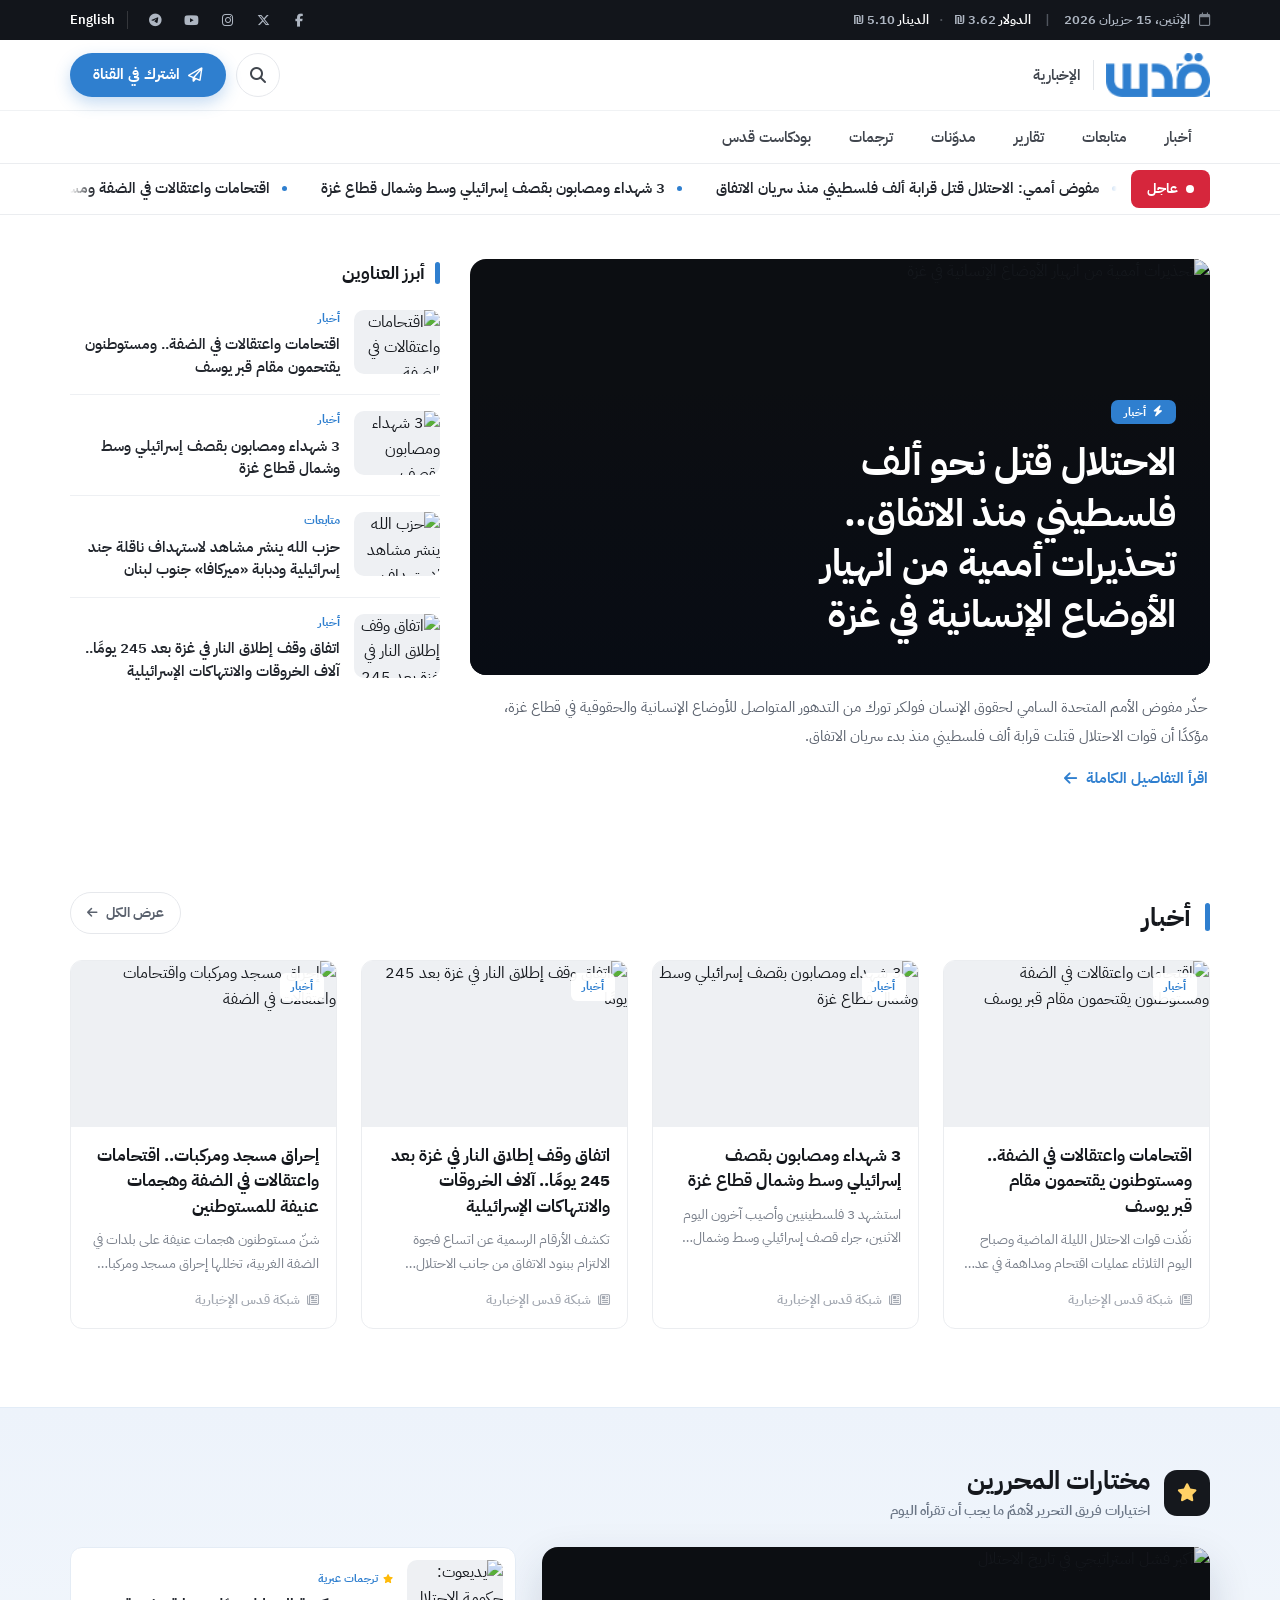
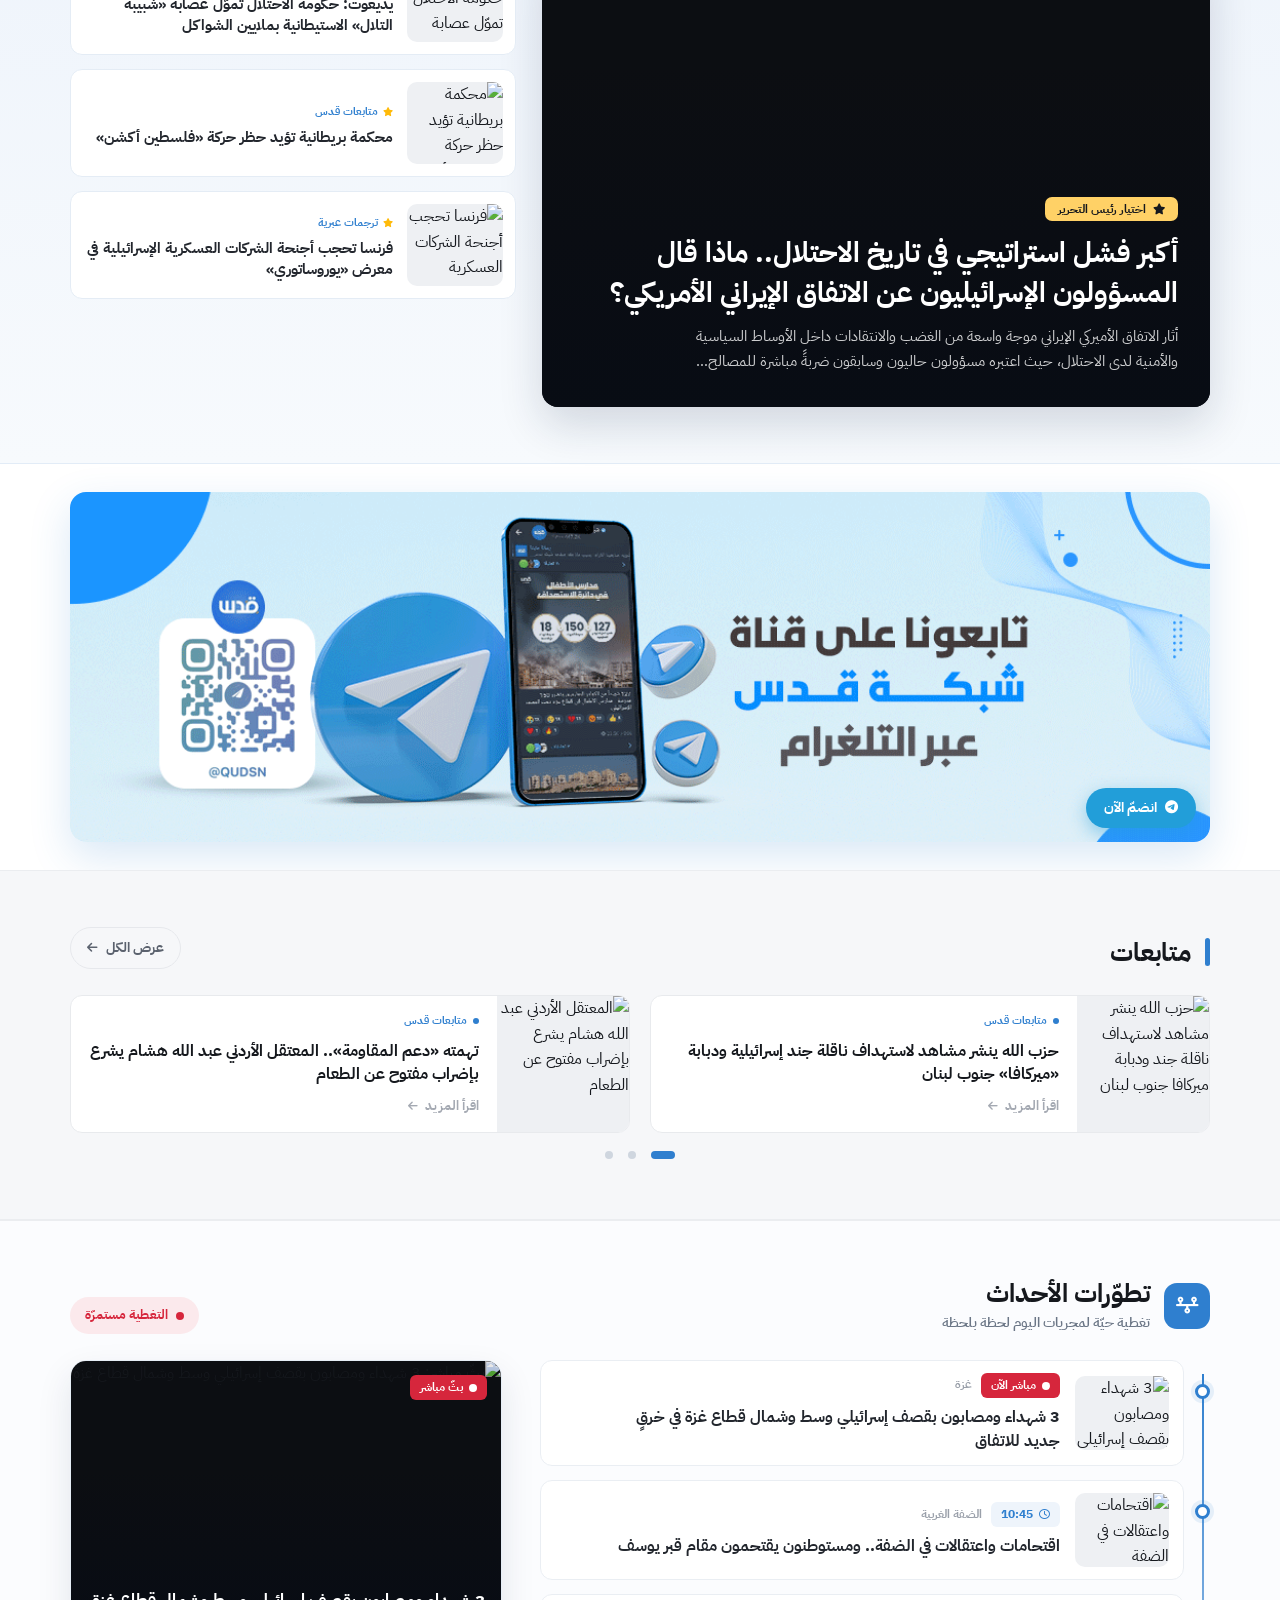
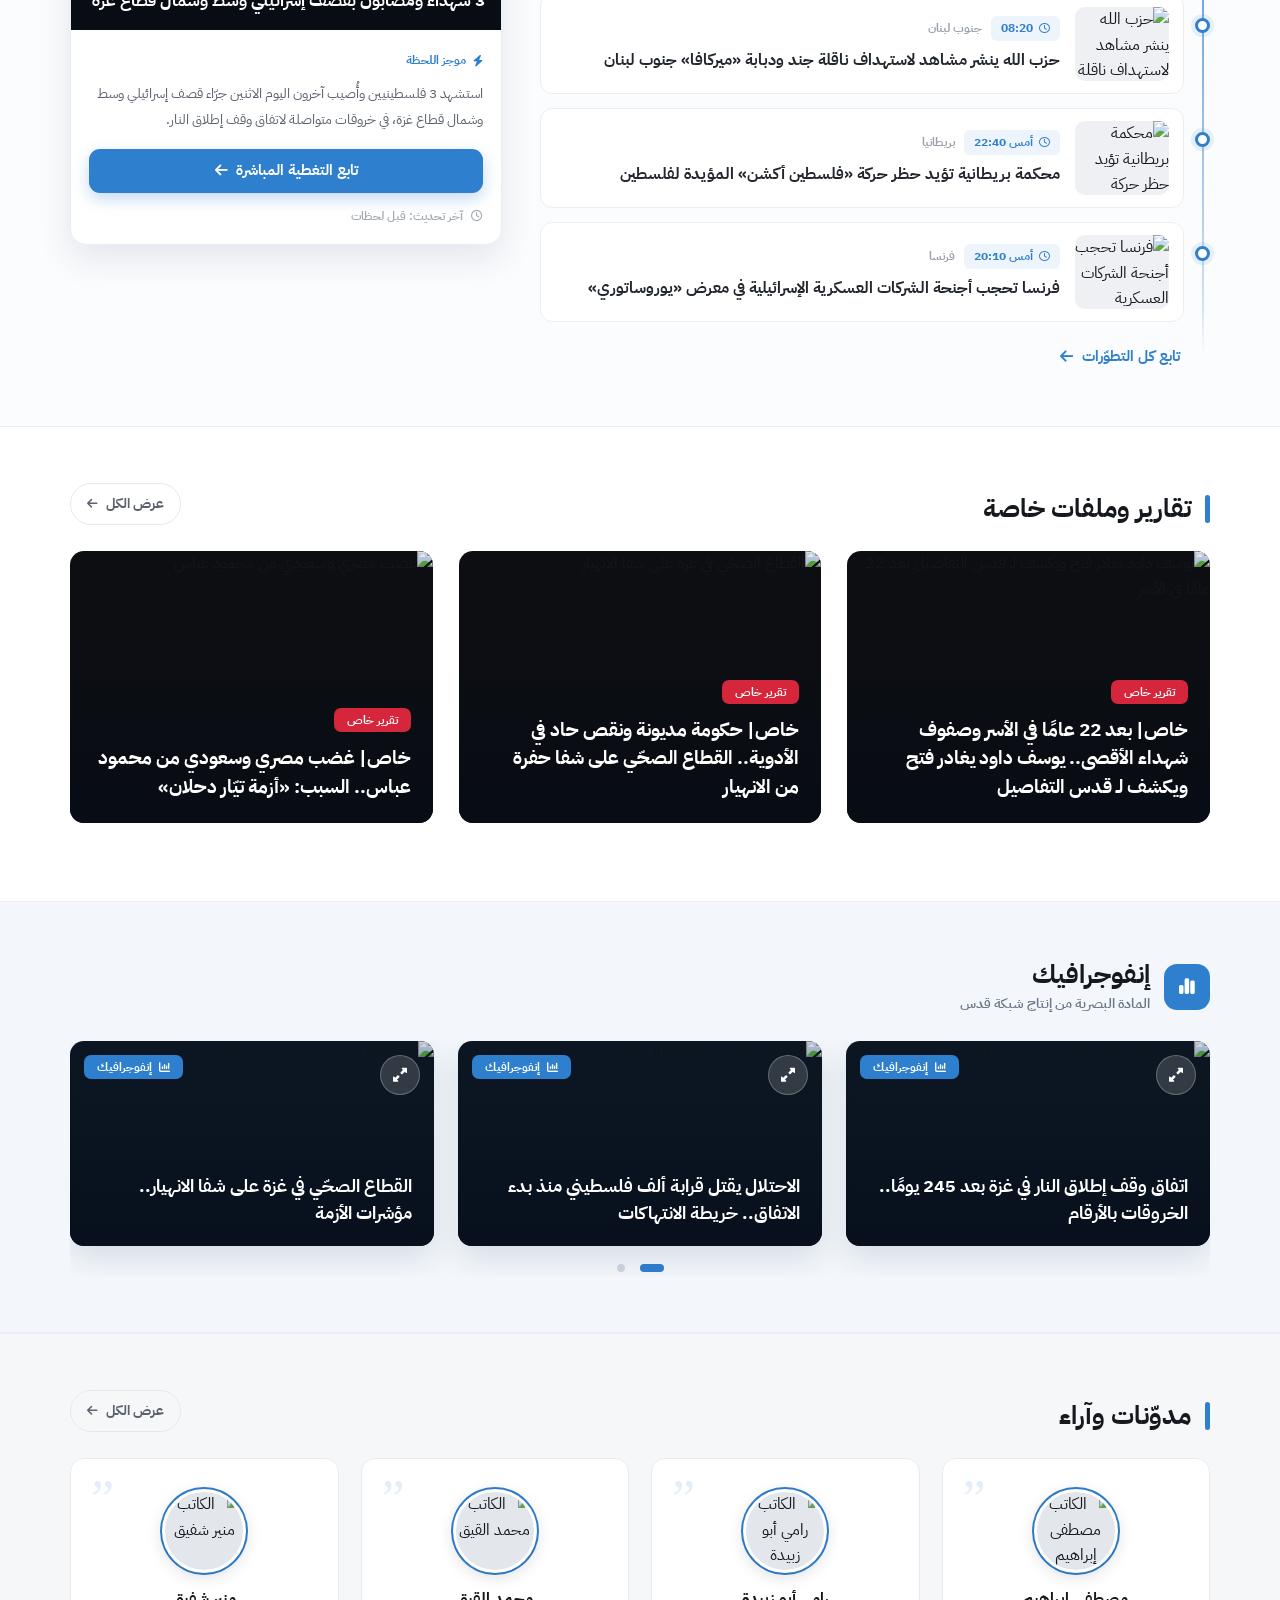
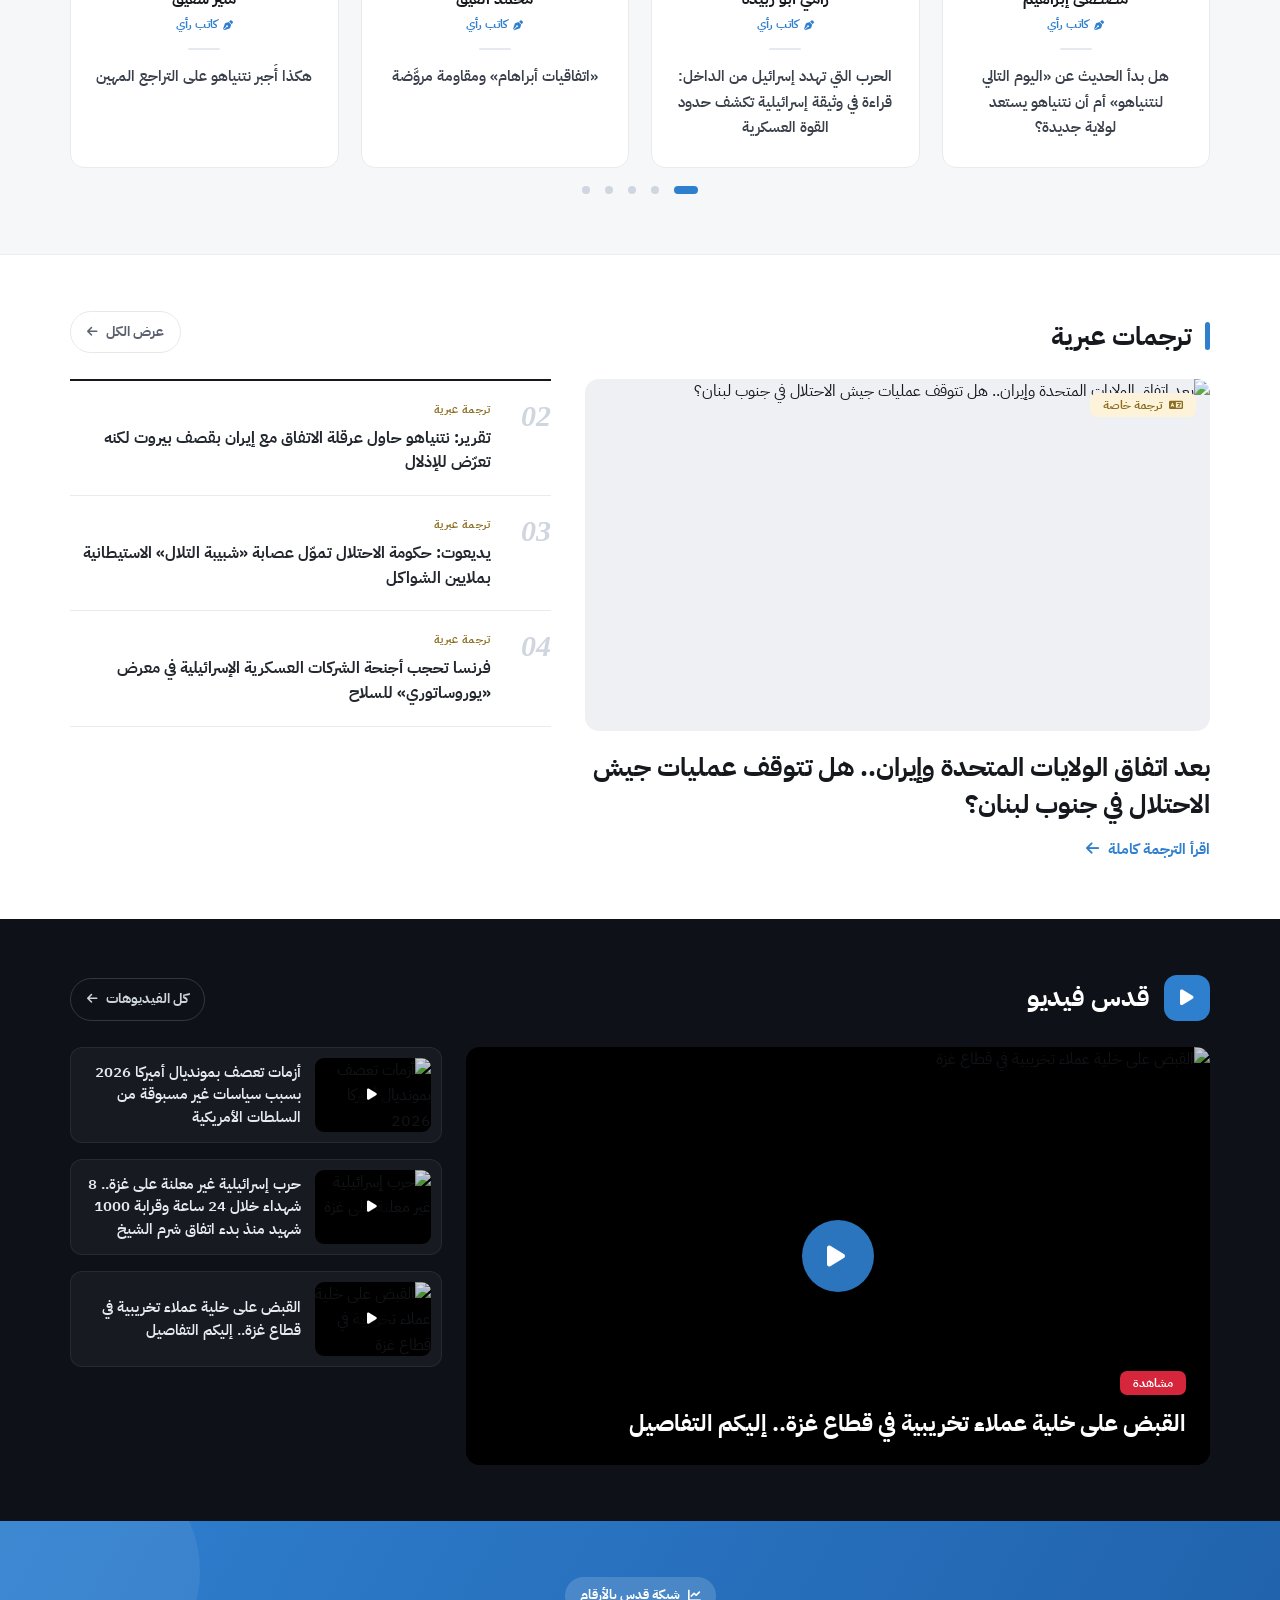
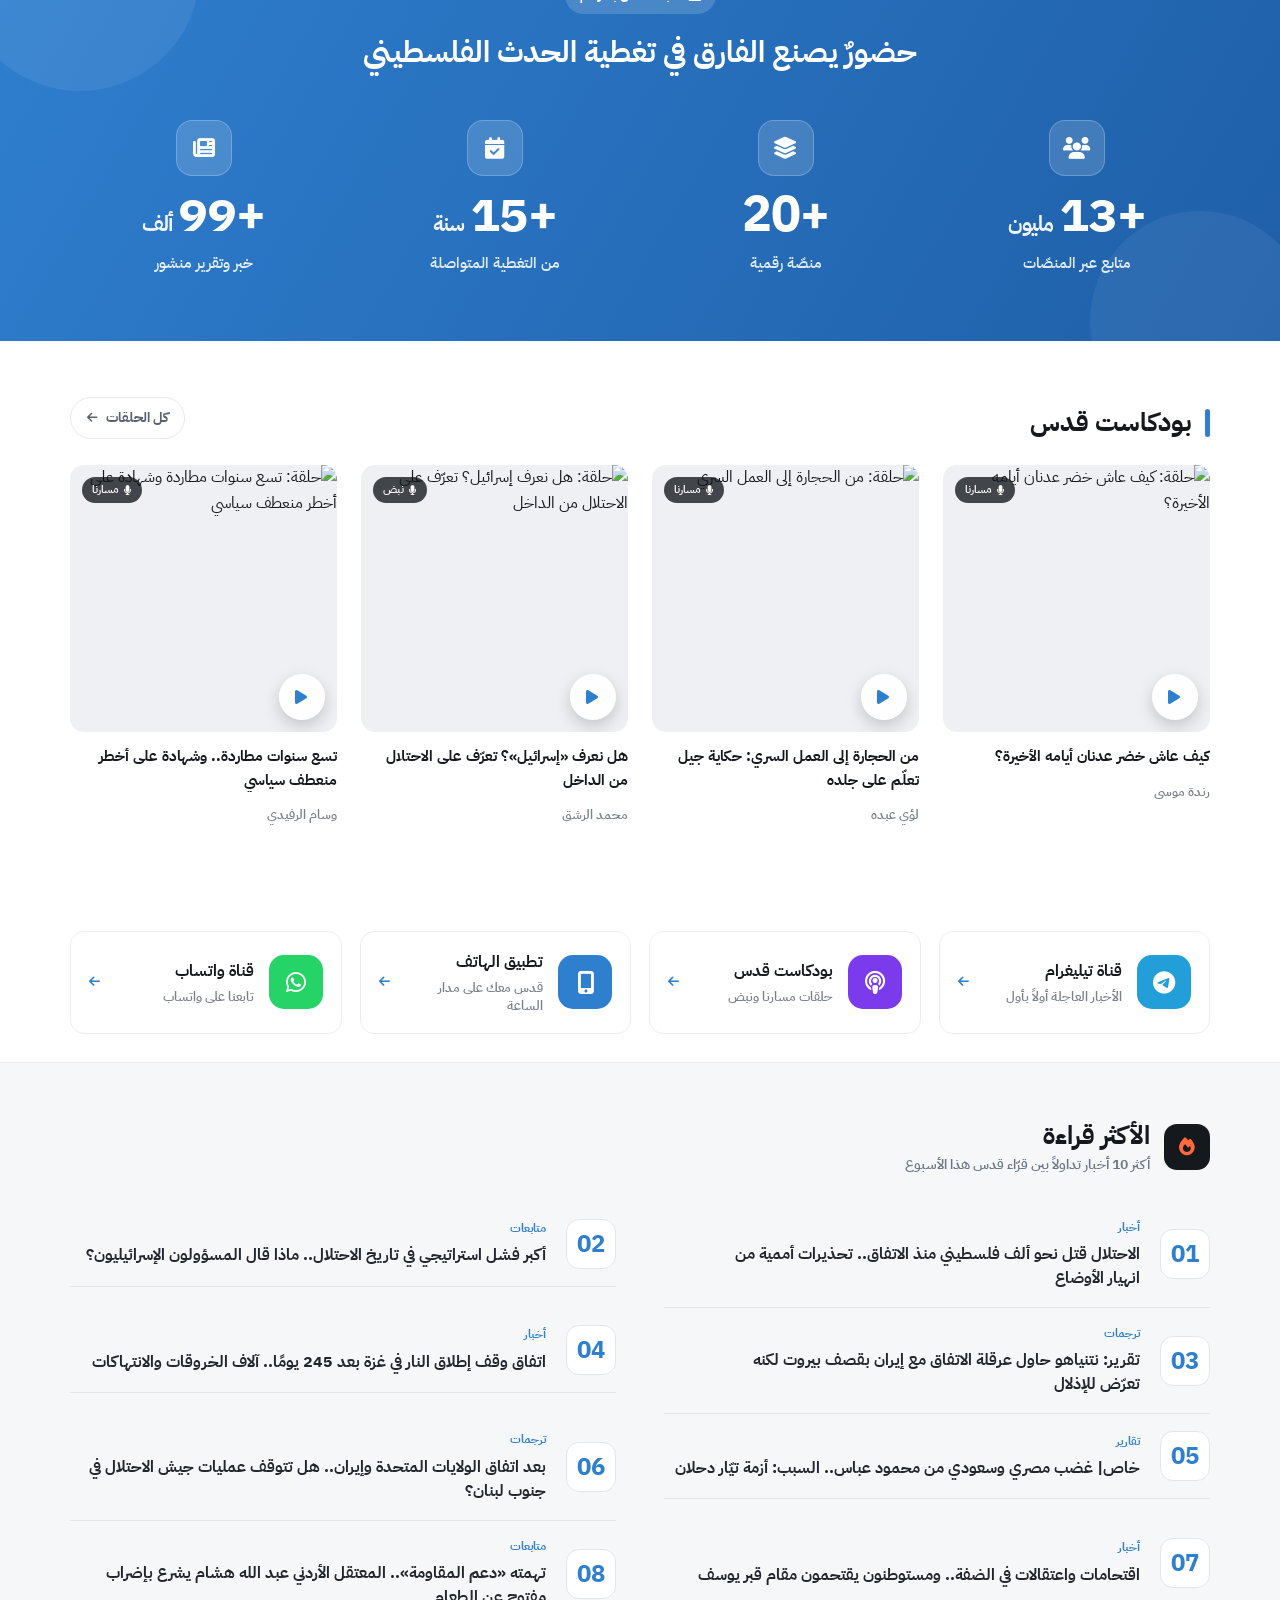
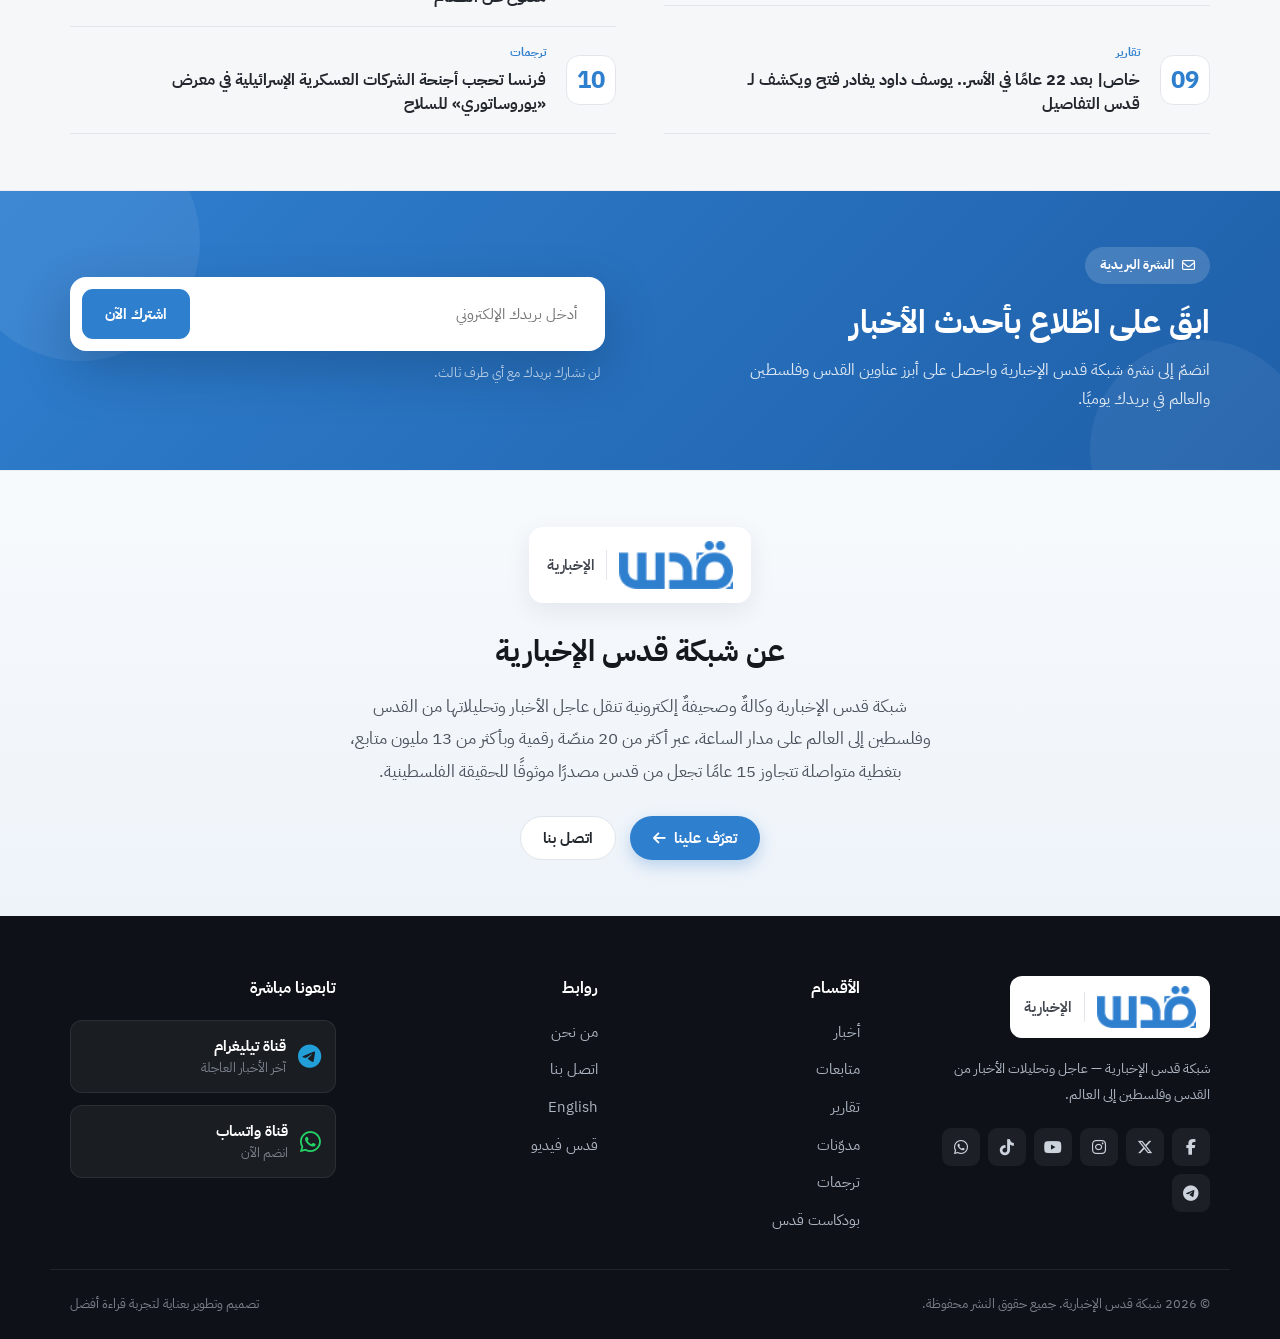
==== commit 2b63578f: "Signed-off-by: Eslam abselnasser <96479431+imsemoo@users.noreply.github.com>" ====
--- a/index.html
+++ b/index.html
@@ -63,7 +63,7 @@
 <!-- ===== STICKY HEADER ===== -->
 <header class="site-header">
   <div class="container header__inner">
-    <a href="https://qudsn.co" class="brand" aria-label="شبكة قدس الإخبارية — الصفحة الرئيسية">
+    <a href="index.html" class="brand" aria-label="شبكة قدس الإخبارية — الصفحة الرئيسية">
       <img src="assets/img/logo.png" alt="شعار شبكة قدس الإخبارية" class="brand__logo" width="90" height="38">
       <span class="brand__sep" aria-hidden="true"></span>
       <span class="brand__tag">الإخبارية</span>
@@ -84,12 +84,12 @@
 
   <nav class="cat-nav" id="catNav" aria-label="أقسام الموقع">
     <div class="container cat-nav__inner">
-      <a href="https://qudsn.co/post/category/1/أخبار" class="cat-link">أخبار</a>
-      <a href="https://qudsn.co/post/category/6024/متابعات-قدس" class="cat-link">متابعات</a>
-      <a href="https://qudsn.co/post/category/293/تقارير-وملفات-خاصة" class="cat-link">تقارير</a>
-      <a href="https://qudsn.co/post/category/2/مدونات" class="cat-link">مدوّنات</a>
-      <a href="https://qudsn.co/post/category/4/ترجمات-عبرية" class="cat-link">ترجمات</a>
-      <a href="https://qudsn.co/post/category/6027/بودكاست-قدس" class="cat-link">بودكاست قدس</a>
+      <a href="category.html?cat=أخبار" class="cat-link">أخبار</a>
+      <a href="category.html?cat=متابعات" class="cat-link">متابعات</a>
+      <a href="category.html?cat=تقارير" class="cat-link">تقارير</a>
+      <a href="category.html?cat=مدوّنات" class="cat-link">مدوّنات</a>
+      <a href="category.html?cat=ترجمات" class="cat-link">ترجمات</a>
+      <a href="podcasts.html" class="cat-link">بودكاست قدس</a>
     </div>
   </nav>
 </header>
@@ -173,7 +173,7 @@
     <div class="container">
       <div class="section__head" data-aos="fade-up">
         <div class="section__heading"><span class="bar bar--lg" aria-hidden="true"></span><h2 class="section__title">أخبار</h2></div>
-        <a href="https://qudsn.co/post/category/1/أخبار" class="view-all">عرض الكل <i class="fa-solid fa-arrow-left" aria-hidden="true"></i></a>
+        <a href="category.html?cat=أخبار" class="view-all">عرض الكل <i class="fa-solid fa-arrow-left" aria-hidden="true"></i></a>
       </div>
 
       <div class="swiper quds-swiper" data-swiper="news" data-aos="fade-up">
@@ -284,7 +284,7 @@
     <div class="container">
       <div class="section__head" data-aos="fade-up">
         <div class="section__heading"><span class="bar bar--lg" aria-hidden="true"></span><h2 class="section__title">متابعات</h2></div>
-        <a href="https://qudsn.co/post/category/6024/متابعات-قدس" class="view-all">عرض الكل <i class="fa-solid fa-arrow-left" aria-hidden="true"></i></a>
+        <a href="category.html?cat=متابعات" class="view-all">عرض الكل <i class="fa-solid fa-arrow-left" aria-hidden="true"></i></a>
       </div>
 
       <div class="swiper quds-swiper" data-swiper="follow" data-aos="fade-up">
@@ -421,7 +421,7 @@
               </span>
             </span>
           </a>
-          <a href="https://qudsn.co/post/category/1/أخبار" class="link-arrow timeline__more">تابع كل التطوّرات <i class="fa-solid fa-arrow-left" aria-hidden="true"></i></a>
+          <a href="category.html?cat=أخبار" class="link-arrow timeline__more">تابع كل التطوّرات <i class="fa-solid fa-arrow-left" aria-hidden="true"></i></a>
         </div>
 
         <aside class="live-aside" data-aos="fade-up" data-aos-delay="100" aria-label="بثّ مباشر">
@@ -449,7 +449,7 @@
     <div class="container">
       <div class="section__head" data-aos="fade-up">
         <div class="section__heading"><span class="bar bar--lg" aria-hidden="true"></span><h2 class="section__title">تقارير وملفات خاصة</h2></div>
-        <a href="https://qudsn.co/post/category/293/تقارير-وملفات-خاصة" class="view-all">عرض الكل <i class="fa-solid fa-arrow-left" aria-hidden="true"></i></a>
+        <a href="category.html?cat=تقارير" class="view-all">عرض الكل <i class="fa-solid fa-arrow-left" aria-hidden="true"></i></a>
       </div>
 
       <div class="swiper quds-swiper" data-swiper="reports" data-aos="fade-up">
@@ -551,7 +551,7 @@
     <div class="container">
       <div class="section__head" data-aos="fade-up">
         <div class="section__heading"><span class="bar bar--lg" aria-hidden="true"></span><h2 class="section__title">مدوّنات وآراء</h2></div>
-        <a href="https://qudsn.co/post/category/2/مدونات" class="view-all">عرض الكل <i class="fa-solid fa-arrow-left" aria-hidden="true"></i></a>
+        <a href="category.html?cat=مدوّنات" class="view-all">عرض الكل <i class="fa-solid fa-arrow-left" aria-hidden="true"></i></a>
       </div>
 
       <div class="swiper quds-swiper" data-swiper="blogs" data-aos="fade-up">
@@ -621,7 +621,7 @@
     <div class="container">
       <div class="section__head" data-aos="fade-up">
         <div class="section__heading"><span class="bar bar--lg" aria-hidden="true"></span><h2 class="section__title">ترجمات عبرية</h2></div>
-        <a href="https://qudsn.co/post/category/4/ترجمات-عبرية" class="view-all">عرض الكل <i class="fa-solid fa-arrow-left" aria-hidden="true"></i></a>
+        <a href="category.html?cat=ترجمات" class="view-all">عرض الكل <i class="fa-solid fa-arrow-left" aria-hidden="true"></i></a>
       </div>
 
       <div class="translations">
@@ -660,7 +660,7 @@
           <span class="section__icon section__icon--accent"><i class="fa-solid fa-play" aria-hidden="true"></i></span>
           <h2 class="section__title section__title--light">قدس فيديو</h2>
         </div>
-        <a href="https://qudsn.co/video/playlists/ألبومات-الفيديو" class="view-all view-all--light">كل الفيديوهات <i class="fa-solid fa-arrow-left" aria-hidden="true"></i></a>
+        <a href="videos.html" class="view-all view-all--light">كل الفيديوهات <i class="fa-solid fa-arrow-left" aria-hidden="true"></i></a>
       </div>
 
       <div class="videos">
@@ -727,7 +727,7 @@
     <div class="container">
       <div class="section__head" data-aos="fade-up">
         <div class="section__heading"><span class="bar bar--lg" aria-hidden="true"></span><h2 class="section__title">بودكاست قدس</h2></div>
-        <a href="https://qudsn.co/post/category/6027/بودكاست-قدس" class="view-all">كل الحلقات <i class="fa-solid fa-arrow-left" aria-hidden="true"></i></a>
+        <a href="podcasts.html" class="view-all">كل الحلقات <i class="fa-solid fa-arrow-left" aria-hidden="true"></i></a>
       </div>
 
       <div class="swiper quds-swiper" data-swiper="podcasts" data-aos="fade-up">
@@ -795,12 +795,12 @@
           <span class="promo__text"><span class="promo__title">قناة تيليغرام</span><span class="promo__sub">الأخبار العاجلة أولاً بأول</span></span>
           <span class="promo__arrow" aria-hidden="true"><i class="fa-solid fa-arrow-left"></i></span>
         </a>
-        <a href="https://qudsn.co/post/category/6027/بودكاست-قدس" class="promo">
+        <a href="podcasts.html" class="promo">
           <span class="promo__icon" style="--promo:#7c3aed"><i class="fa-solid fa-podcast" aria-hidden="true"></i></span>
           <span class="promo__text"><span class="promo__title">بودكاست قدس</span><span class="promo__sub">حلقات مسارنا ونبض</span></span>
           <span class="promo__arrow" aria-hidden="true"><i class="fa-solid fa-arrow-left"></i></span>
         </a>
-        <a href="https://qudsn.co" class="promo">
+        <a href="index.html" class="promo">
           <span class="promo__icon" style="--promo:#2f7fcf"><i class="fa-solid fa-mobile-screen-button" aria-hidden="true"></i></span>
           <span class="promo__text"><span class="promo__title">تطبيق الهاتف</span><span class="promo__sub">قدس معك على مدار الساعة</span></span>
           <span class="promo__arrow" aria-hidden="true"><i class="fa-solid fa-arrow-left"></i></span>
@@ -878,8 +878,8 @@
       <h2 class="about__title">عن شبكة قدس الإخبارية</h2>
       <p class="about__text">شبكة قدس الإخبارية وكالةٌ وصحيفةٌ إلكترونية تنقل عاجل الأخبار وتحليلاتها من القدس وفلسطين إلى العالم على مدار الساعة، عبر أكثر من 20 منصّة رقمية وبأكثر من 13 مليون متابع، بتغطية متواصلة تتجاوز 15 عامًا تجعل من قدس مصدرًا موثوقًا للحقيقة الفلسطينية.</p>
       <div class="about__actions">
-        <a href="https://qudsn.co/page/3/من-نحن" class="btn btn--primary">تعرّف علينا <i class="fa-solid fa-arrow-left" aria-hidden="true"></i></a>
-        <a href="https://qudsn.co/contact" class="btn btn--ghost">اتصل بنا</a>
+        <a href="about.html" class="btn btn--primary">تعرّف علينا <i class="fa-solid fa-arrow-left" aria-hidden="true"></i></a>
+        <a href="contact.html" class="btn btn--ghost">اتصل بنا</a>
       </div>
     </div>
   </section>
@@ -890,7 +890,7 @@
 <footer class="site-footer">
   <div class="container footer__grid">
     <div class="footer__col">
-      <a href="https://qudsn.co" class="footer__brand" aria-label="شبكة قدس الإخبارية">
+      <a href="index.html" class="footer__brand" aria-label="شبكة قدس الإخبارية">
         <img src="assets/img/logo.png" alt="شعار شبكة قدس الإخبارية" loading="lazy" width="90" height="38">
         <span class="brand__sep" aria-hidden="true"></span>
         <span class="brand__tag">الإخبارية</span>
@@ -910,22 +910,22 @@
     <nav class="footer__col" aria-label="الأقسام">
       <h3 class="footer__title">الأقسام</h3>
       <ul class="footer__links">
-        <li><a href="https://qudsn.co/post/category/1/أخبار">أخبار</a></li>
-        <li><a href="https://qudsn.co/post/category/6024/متابعات-قدس">متابعات</a></li>
-        <li><a href="https://qudsn.co/post/category/293/تقارير-وملفات-خاصة">تقارير</a></li>
-        <li><a href="https://qudsn.co/post/category/2/مدونات">مدوّنات</a></li>
-        <li><a href="https://qudsn.co/post/category/4/ترجمات-عبرية">ترجمات</a></li>
-        <li><a href="https://qudsn.co/post/category/6027/بودكاست-قدس">بودكاست قدس</a></li>
+        <li><a href="category.html?cat=أخبار">أخبار</a></li>
+        <li><a href="category.html?cat=متابعات">متابعات</a></li>
+        <li><a href="category.html?cat=تقارير">تقارير</a></li>
+        <li><a href="category.html?cat=مدوّنات">مدوّنات</a></li>
+        <li><a href="category.html?cat=ترجمات">ترجمات</a></li>
+        <li><a href="podcasts.html">بودكاست قدس</a></li>
       </ul>
     </nav>
 
     <nav class="footer__col" aria-label="روابط">
       <h3 class="footer__title">روابط</h3>
       <ul class="footer__links">
-        <li><a href="https://qudsn.co/page/3/من-نحن">من نحن</a></li>
-        <li><a href="https://qudsn.co/contact">اتصل بنا</a></li>
+        <li><a href="about.html">من نحن</a></li>
+        <li><a href="contact.html">اتصل بنا</a></li>
         <li><a href="http://qudsnen.co">English</a></li>
-        <li><a href="https://qudsn.co/video/playlists/ألبومات-الفيديو">قدس فيديو</a></li>
+        <li><a href="videos.html">قدس فيديو</a></li>
       </ul>
     </nav>
 
@@ -963,10 +963,10 @@
     <div class="search-box__trending">
       <span class="search-box__trending-label">الأكثر بحثًا</span>
       <div class="search-box__tags">
-        <a href="https://qudsn.co/post/category/1/أخبار" class="tag">غزة</a>
+        <a href="category.html?cat=أخبار" class="tag">غزة</a>
         <a href="https://qudsn.co/post/216128" class="tag">وقف إطلاق النار</a>
         <a href="https://qudsn.co/post/216137" class="tag">الضفة الغربية</a>
-        <a href="https://qudsn.co/post/category/4/ترجمات-عبرية" class="tag">ترجمات عبرية</a>
+        <a href="category.html?cat=ترجمات" class="tag">ترجمات عبرية</a>
         <a href="https://qudsn.co/post/216009" class="tag">بودكاست مسارنا</a>
       </div>
     </div>
--- a/assets/css/style.css
+++ b/assets/css/style.css
@@ -66,6 +66,7 @@
 button{font-family:inherit}
 ul,ol{margin:0;padding:0;list-style:none}
 ::selection{background:var(--accent);color:#fff}
+[hidden]{display:none!important}   /* the hidden attribute must always win over display rules */
 
 /* word handling for Arabic */
 h1,h2,h3,.card__title,.feature-card__title,.story__title,.tl-card__title,
@@ -76,6 +77,12 @@
   overflow-wrap:break-word;
   word-break:normal;
 }
+
+/* ---------- Line-clamp utilities ---------- */
+.clamp-1,.clamp-2,.clamp-3{display:-webkit-box;-webkit-box-orient:vertical;overflow:hidden}
+.clamp-1{-webkit-line-clamp:1}
+.clamp-2{-webkit-line-clamp:2}
+.clamp-3{-webkit-line-clamp:3}
 
 /* ---------- Accessibility helpers ---------- */
 .sr-only{
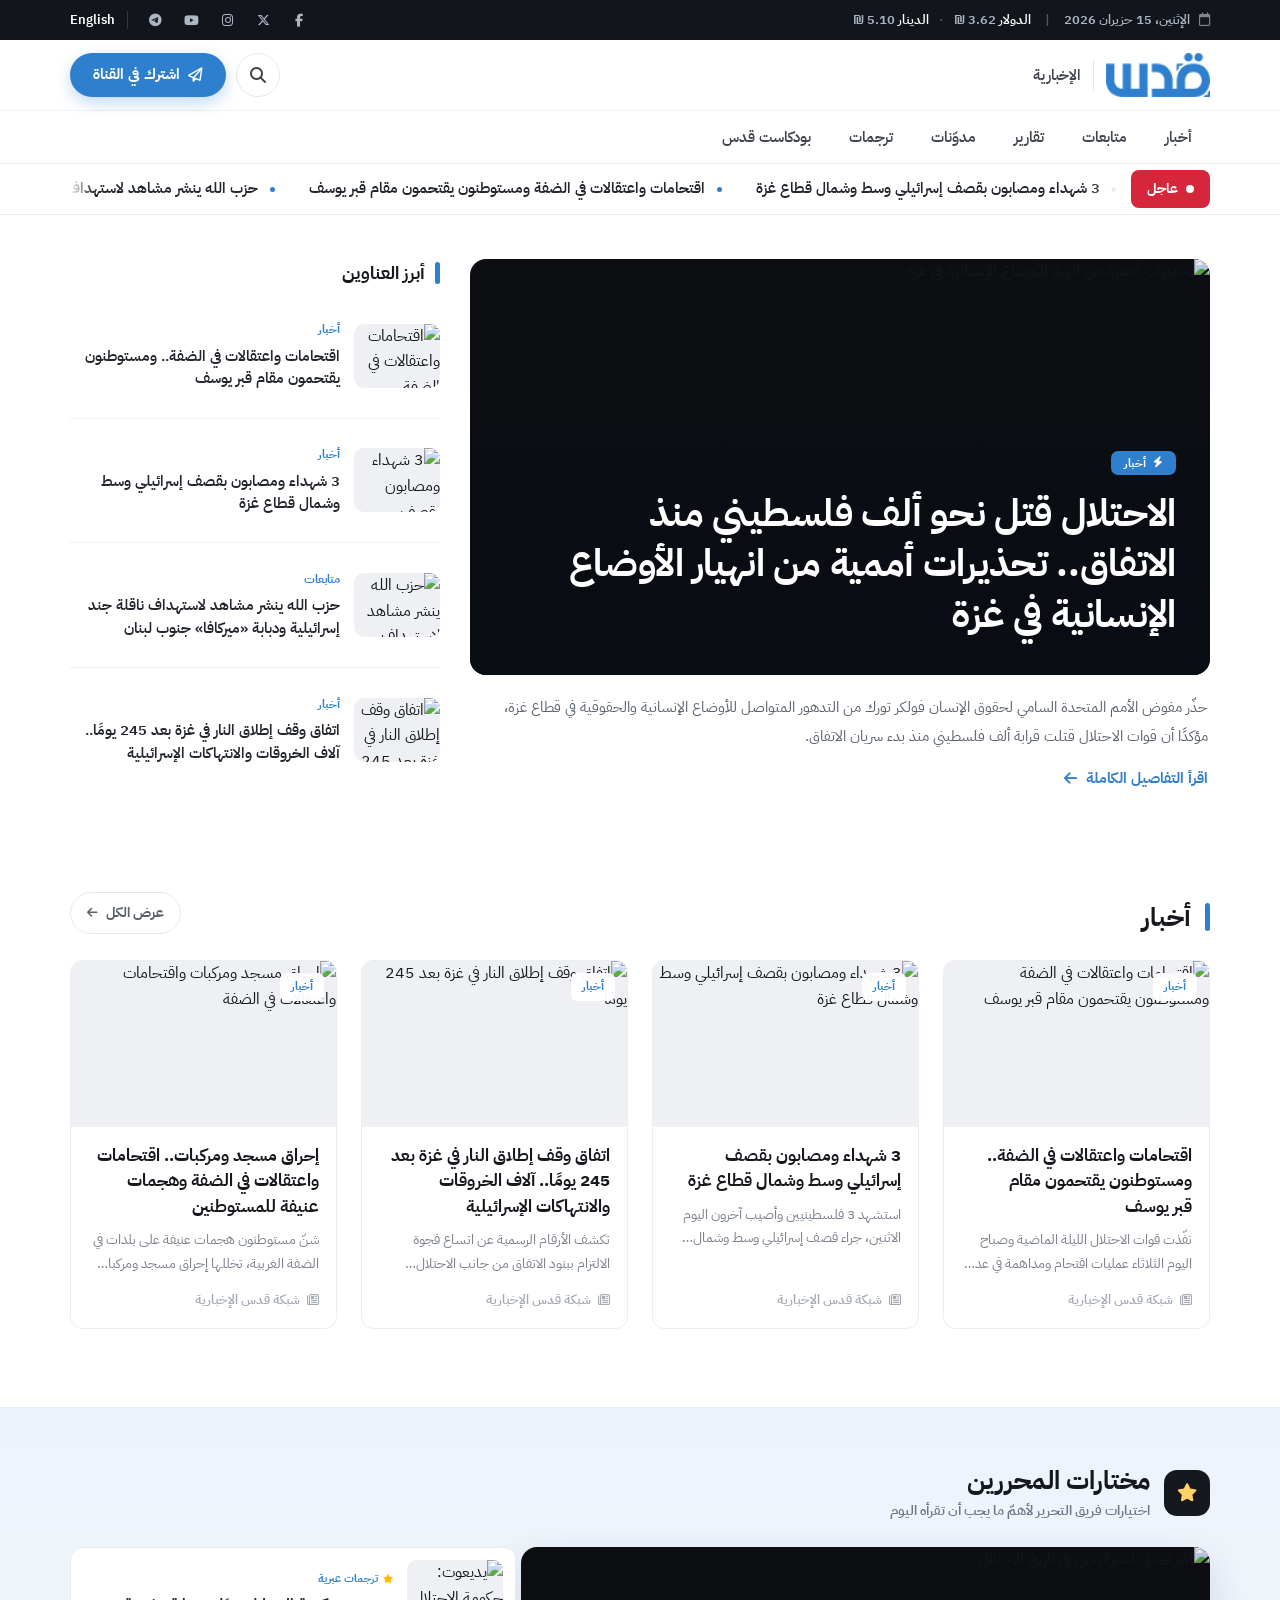
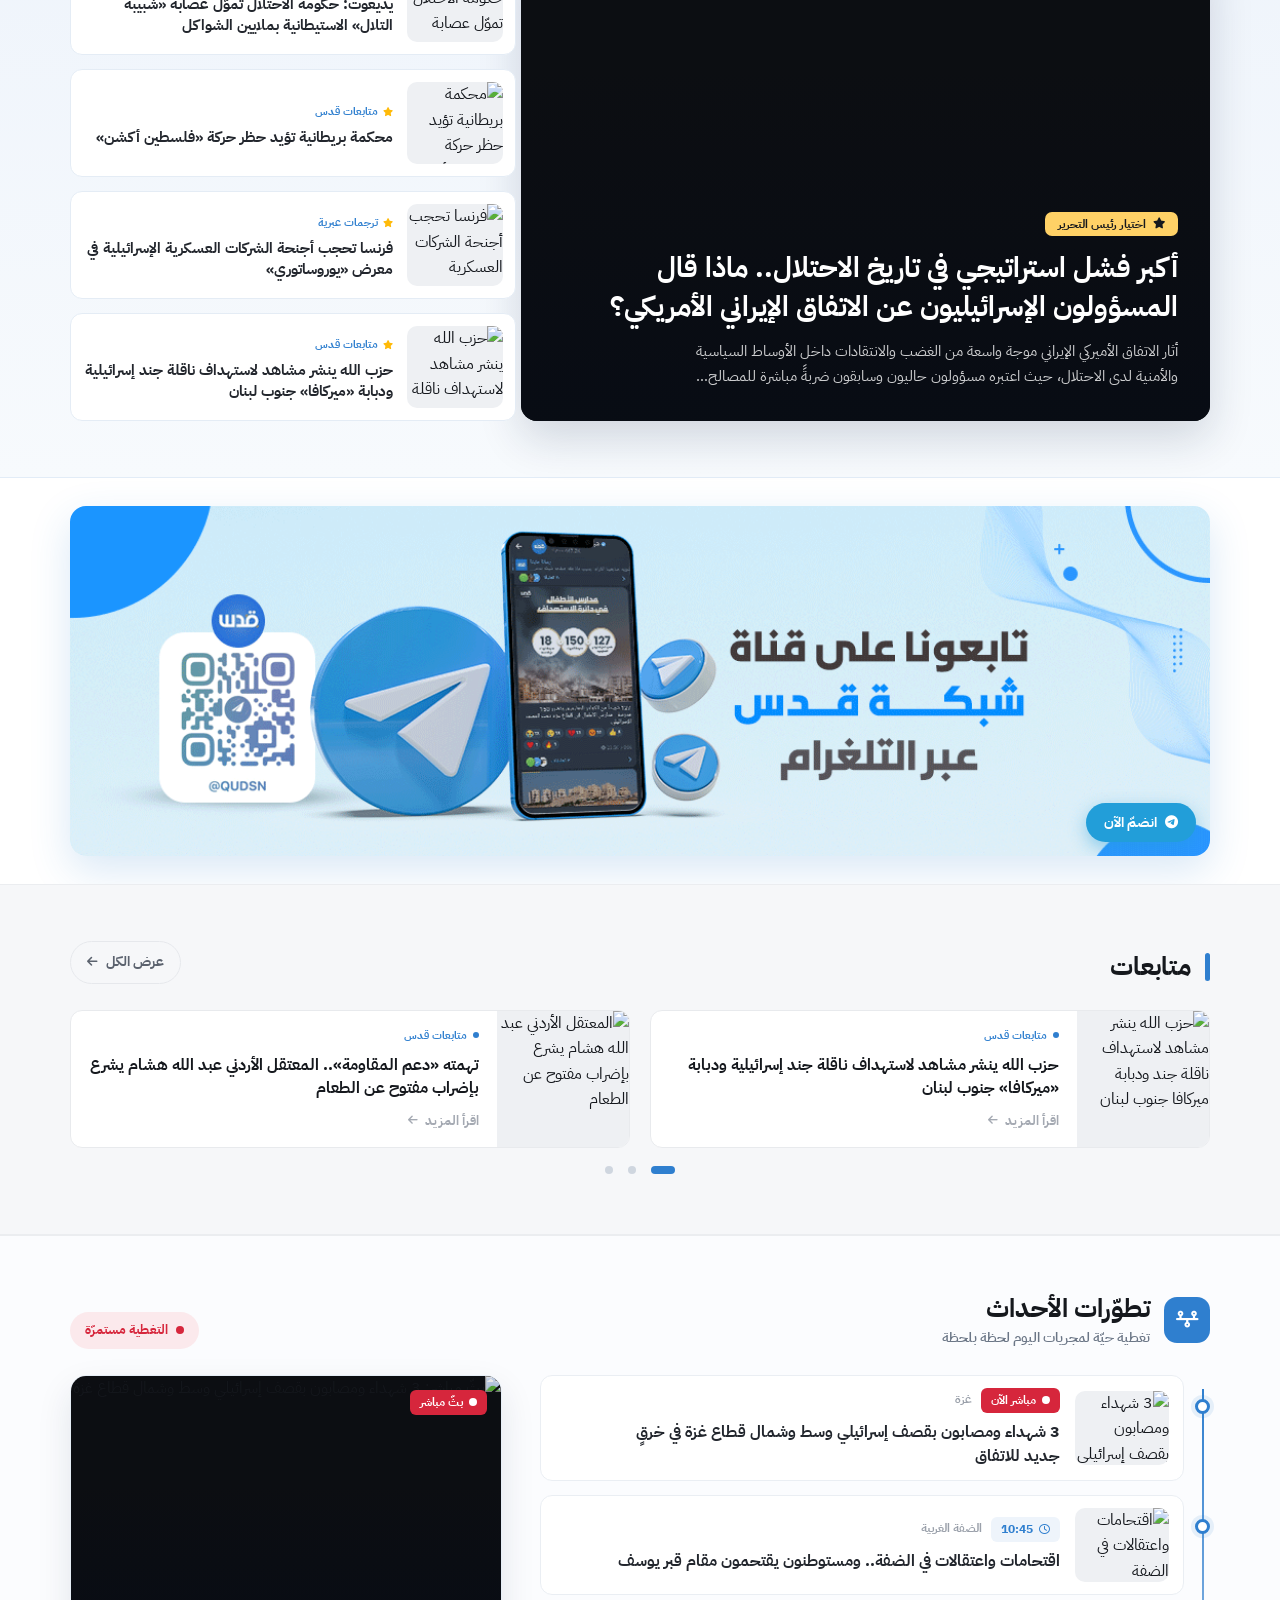
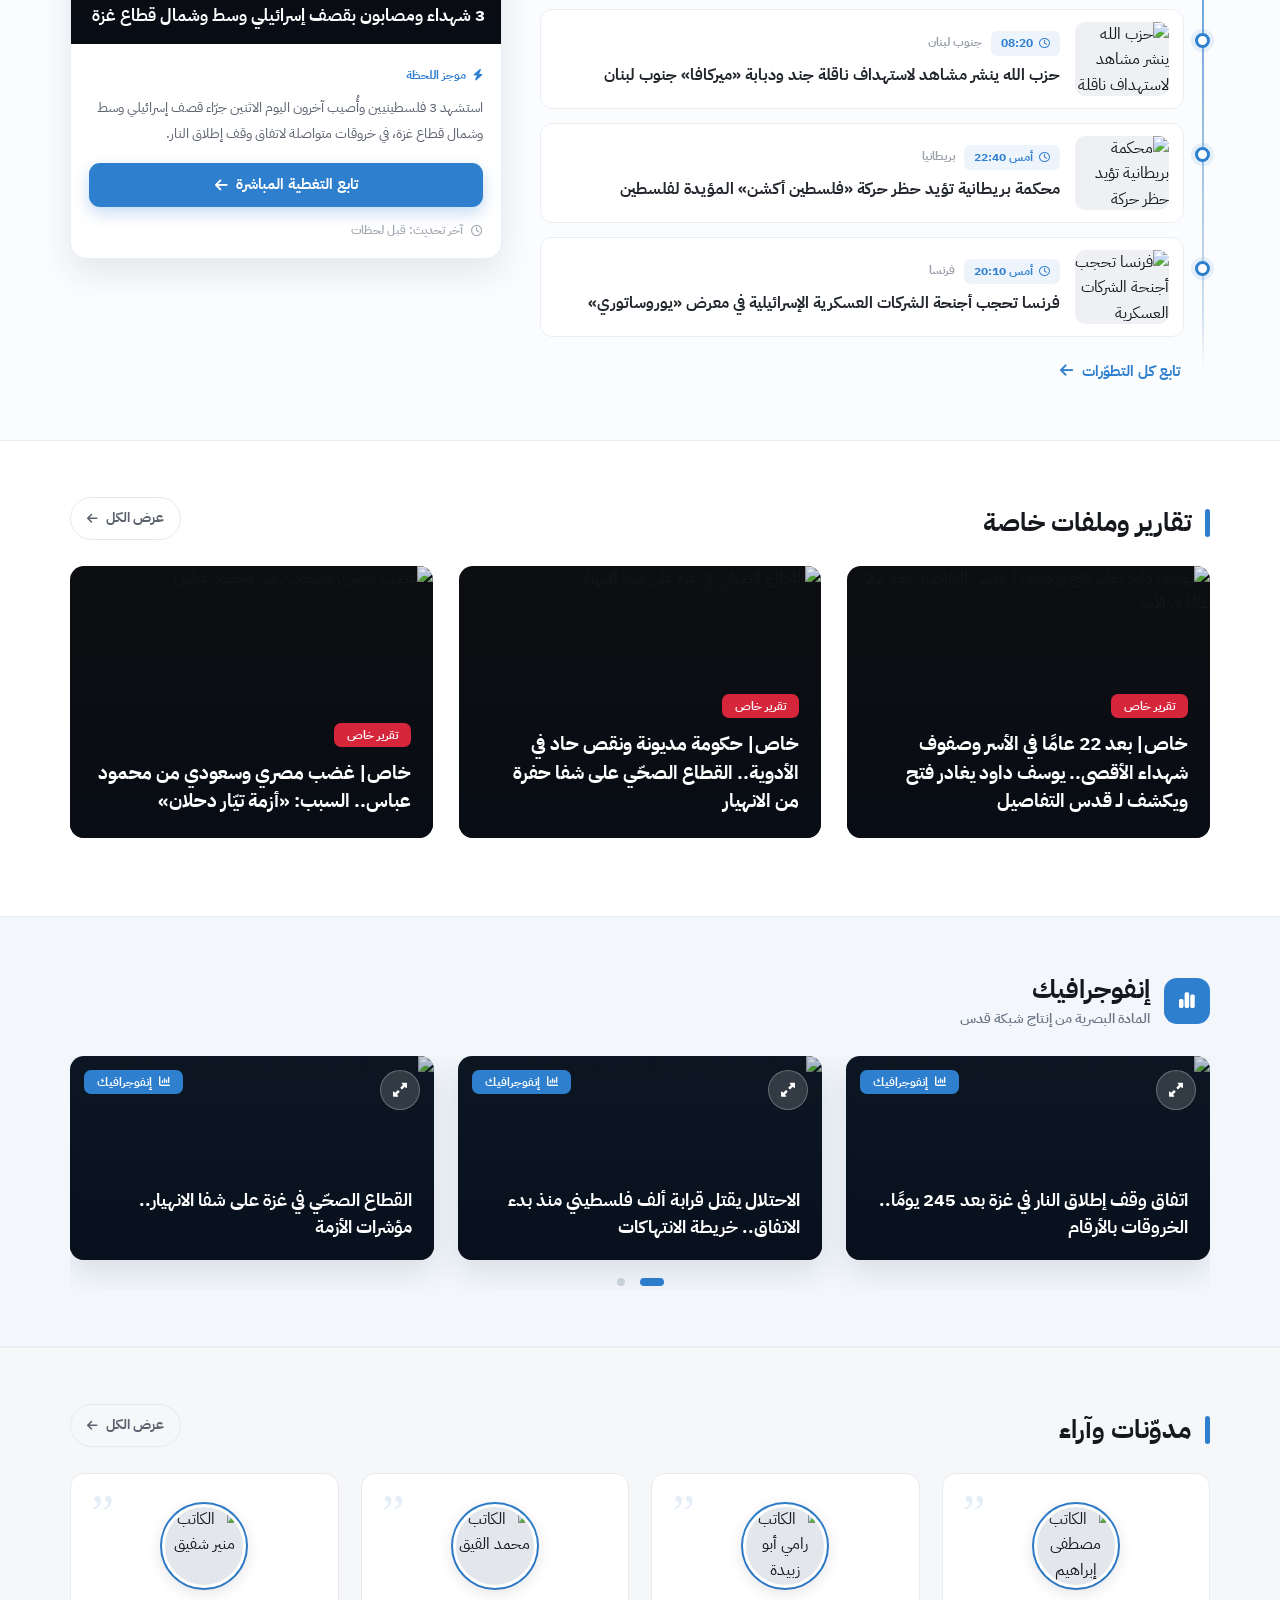
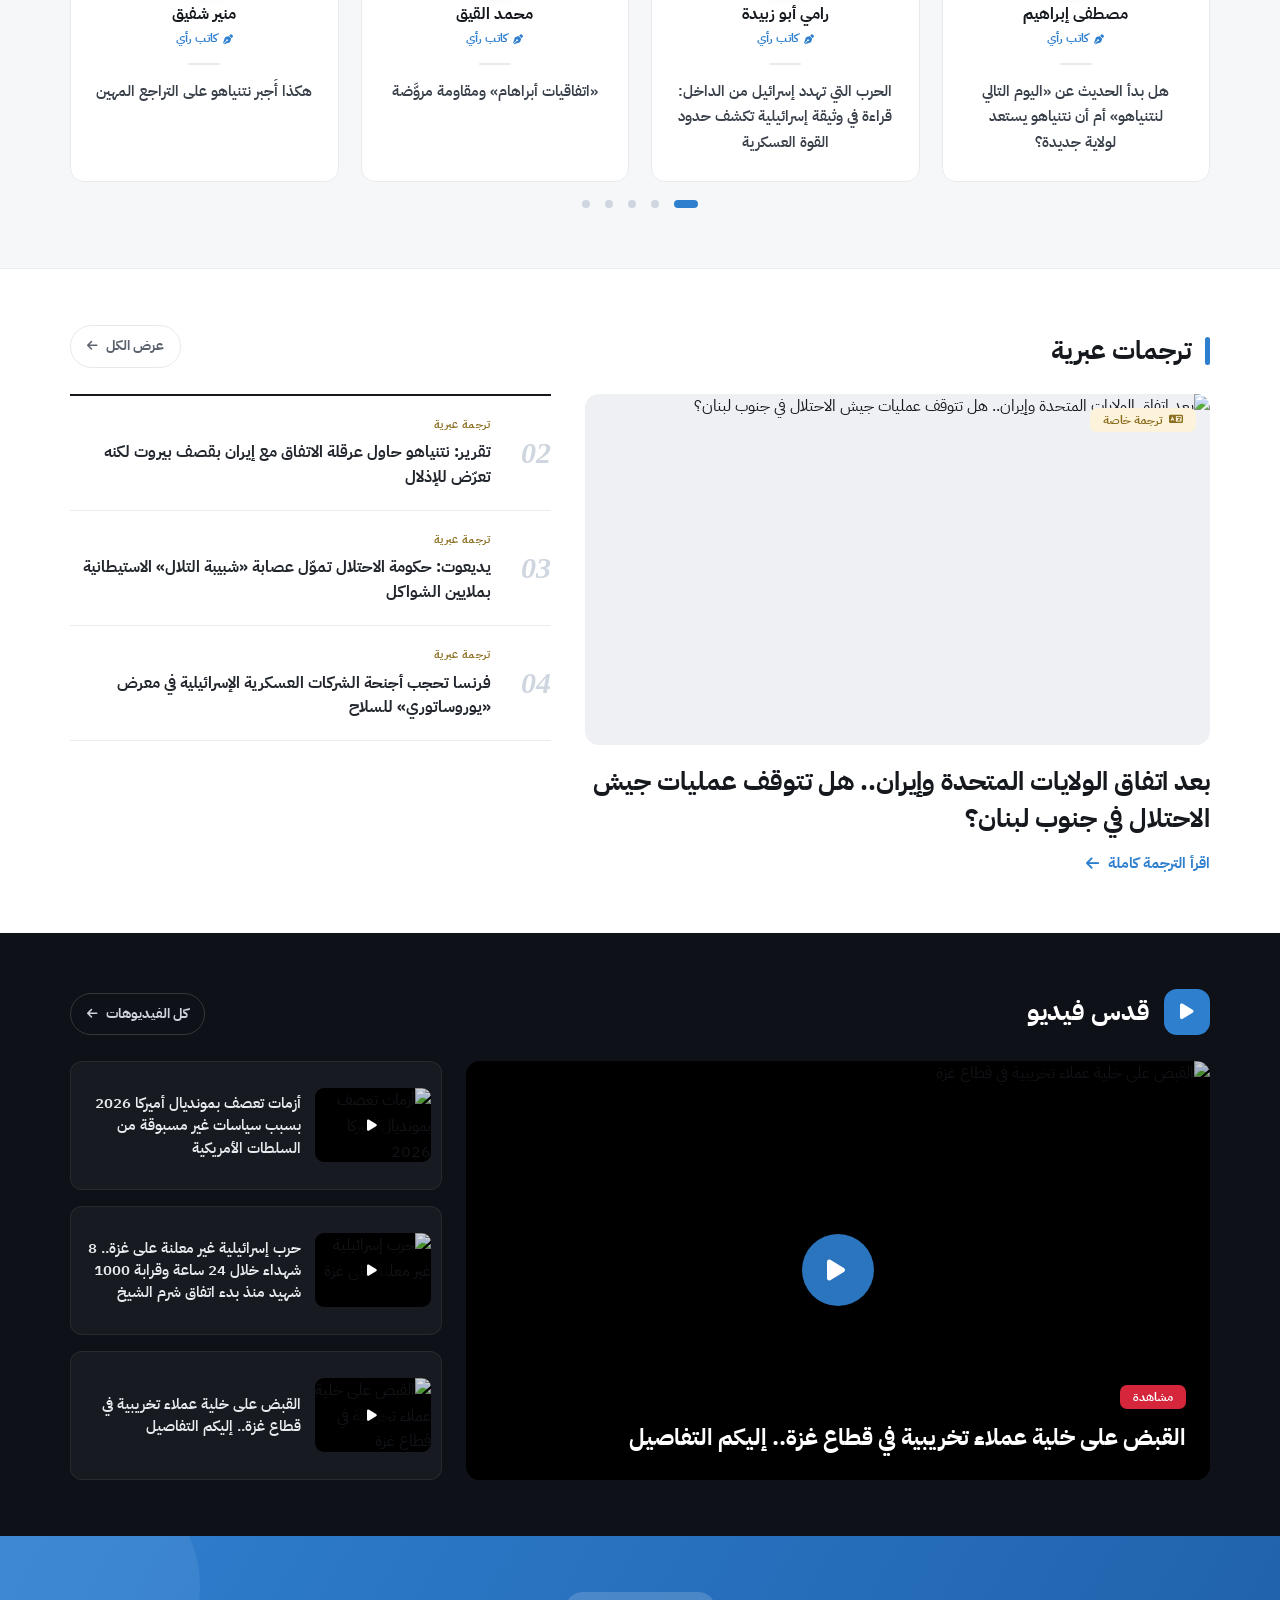
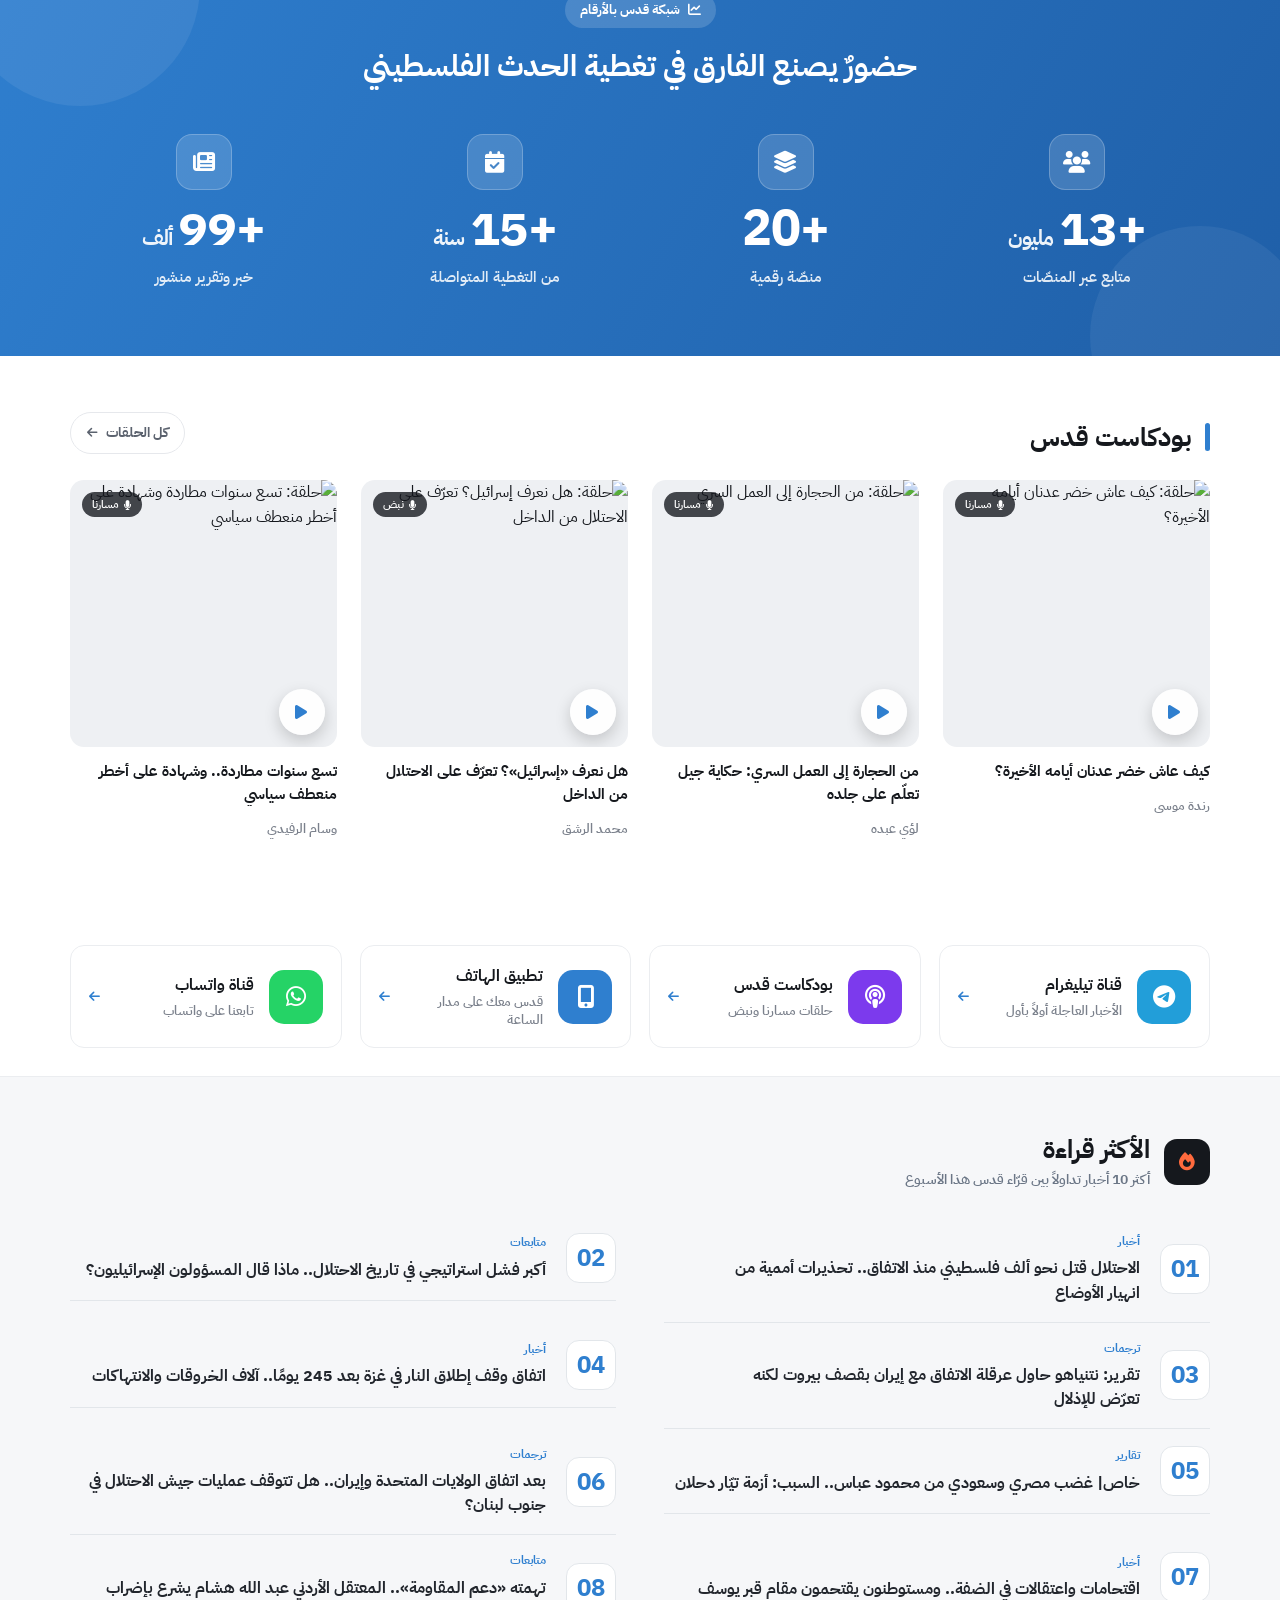
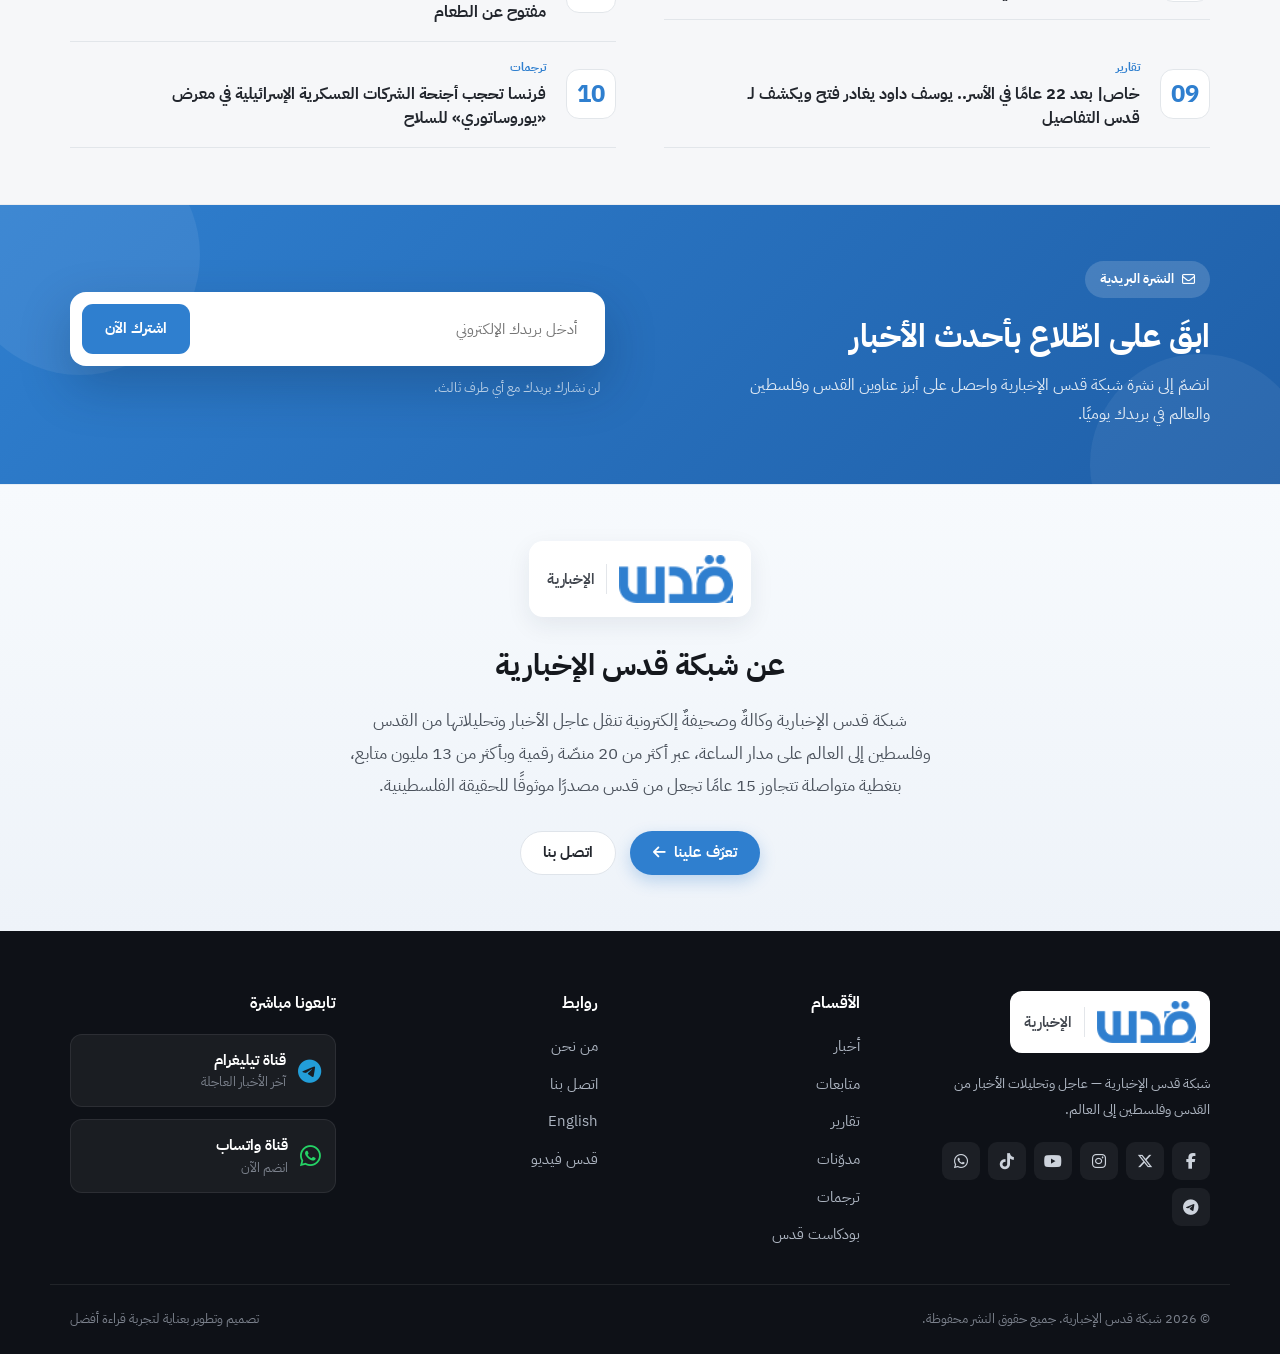
==== commit fa1da1d7: "Signed-off-by: Eslam abselnasser <96479431+imsemoo@users.noreply.github.com>" ====
--- a/index.html
+++ b/index.html
@@ -34,7 +34,7 @@
 
 <body>
 
-<a class="skip-link" href="#main">تخطَّ إلى المحتوى</a>
+
 
 <!-- ===== UTILITY BAR ===== -->
 <div class="topbar">
@@ -98,24 +98,14 @@
 <div class="ticker" aria-label="عاجل">
   <div class="container ticker__inner">
     <span class="ticker__label"><span class="ticker__pulse" aria-hidden="true"></span>عاجل</span>
-    <div class="ticker__viewport">
-      <div class="ticker__track">
-        <div class="ticker__group">
-          <a href="https://qudsn.co/post/216138" class="ticker__item"><span class="ticker__bullet" aria-hidden="true"></span>مفوض أممي: الاحتلال قتل قرابة ألف فلسطيني منذ سريان الاتفاق</a>
-          <a href="https://qudsn.co/post/216129" class="ticker__item"><span class="ticker__bullet" aria-hidden="true"></span>3 شهداء ومصابون بقصف إسرائيلي وسط وشمال قطاع غزة</a>
-          <a href="https://qudsn.co/post/216137" class="ticker__item"><span class="ticker__bullet" aria-hidden="true"></span>اقتحامات واعتقالات في الضفة ومستوطنون يقتحمون مقام قبر يوسف</a>
-          <a href="https://qudsn.co/post/216134" class="ticker__item"><span class="ticker__bullet" aria-hidden="true"></span>حزب الله ينشر مشاهد لاستهداف ناقلة جند ودبابة ميركافا جنوب لبنان</a>
-          <a href="https://qudsn.co/post/216131" class="ticker__item"><span class="ticker__bullet" aria-hidden="true"></span>محكمة بريطانية تؤيد حظر «فلسطين أكشن»</a>
-          <a href="https://qudsn.co/post/216127" class="ticker__item"><span class="ticker__bullet" aria-hidden="true"></span>فرنسا تحجب أجنحة الشركات العسكرية الإسرائيلية في معرض يوروساتوري</a>
-        </div>
-        <div class="ticker__group" aria-hidden="true">
-          <a href="https://qudsn.co/post/216138" class="ticker__item"><span class="ticker__bullet"></span>مفوض أممي: الاحتلال قتل قرابة ألف فلسطيني منذ سريان الاتفاق</a>
-          <a href="https://qudsn.co/post/216129" class="ticker__item"><span class="ticker__bullet"></span>3 شهداء ومصابون بقصف إسرائيلي وسط وشمال قطاع غزة</a>
-          <a href="https://qudsn.co/post/216137" class="ticker__item"><span class="ticker__bullet"></span>اقتحامات واعتقالات في الضفة ومستوطنون يقتحمون مقام قبر يوسف</a>
-          <a href="https://qudsn.co/post/216134" class="ticker__item"><span class="ticker__bullet"></span>حزب الله ينشر مشاهد لاستهداف ناقلة جند ودبابة ميركافا جنوب لبنان</a>
-          <a href="https://qudsn.co/post/216131" class="ticker__item"><span class="ticker__bullet"></span>محكمة بريطانية تؤيد حظر «فلسطين أكشن»</a>
-          <a href="https://qudsn.co/post/216127" class="ticker__item"><span class="ticker__bullet"></span>فرنسا تحجب أجنحة الشركات العسكرية الإسرائيلية في معرض يوروساتوري</a>
-        </div>
+    <div class="swiper ticker__swiper" dir="rtl">
+      <div class="swiper-wrapper">
+        <a href="https://qudsn.co/post/216138" class="swiper-slide ticker__item"><span class="ticker__bullet" aria-hidden="true"></span>مفوض أممي: الاحتلال قتل قرابة ألف فلسطيني منذ سريان الاتفاق</a>
+        <a href="https://qudsn.co/post/216129" class="swiper-slide ticker__item"><span class="ticker__bullet" aria-hidden="true"></span>3 شهداء ومصابون بقصف إسرائيلي وسط وشمال قطاع غزة</a>
+        <a href="https://qudsn.co/post/216137" class="swiper-slide ticker__item"><span class="ticker__bullet" aria-hidden="true"></span>اقتحامات واعتقالات في الضفة ومستوطنون يقتحمون مقام قبر يوسف</a>
+        <a href="https://qudsn.co/post/216134" class="swiper-slide ticker__item"><span class="ticker__bullet" aria-hidden="true"></span>حزب الله ينشر مشاهد لاستهداف ناقلة جند ودبابة ميركافا جنوب لبنان</a>
+        <a href="https://qudsn.co/post/216131" class="swiper-slide ticker__item"><span class="ticker__bullet" aria-hidden="true"></span>محكمة بريطانية تؤيد حظر «فلسطين أكشن»</a>
+        <a href="https://qudsn.co/post/216127" class="swiper-slide ticker__item"><span class="ticker__bullet" aria-hidden="true"></span>فرنسا تحجب أجنحة الشركات العسكرية الإسرائيلية في معرض يوروساتوري</a>
       </div>
     </div>
   </div>
@@ -263,6 +253,10 @@
           <a href="https://qudsn.co/post/216127" class="editor-item">
             <span class="editor-item__thumb zoom"><img src="https://qudsn.co/uploads/images/2026/06/o34Zh.webp" alt="فرنسا تحجب أجنحة الشركات العسكرية الإسرائيلية في معرض يوروساتوري" loading="lazy" decoding="async"></span>
             <span class="editor-item__text"><span class="editor-item__cat"><i class="fa-solid fa-star" aria-hidden="true"></i>ترجمات عبرية</span><span class="editor-item__title clamp-2">فرنسا تحجب أجنحة الشركات العسكرية الإسرائيلية في معرض «يوروساتوري»</span></span>
+          </a>
+          <a href="https://qudsn.co/post/216134" class="editor-item">
+            <span class="editor-item__thumb zoom"><img src="https://qudsn.co/uploads/images/2026/06/r4XNP.png" alt="حزب الله ينشر مشاهد لاستهداف ناقلة جند ودبابة ميركافا جنوب لبنان" loading="lazy" decoding="async"></span>
+            <span class="editor-item__text"><span class="editor-item__cat"><i class="fa-solid fa-star" aria-hidden="true"></i>متابعات قدس</span><span class="editor-item__title clamp-2">حزب الله ينشر مشاهد لاستهداف ناقلة جند إسرائيلية ودبابة «ميركافا» جنوب لبنان</span></span>
           </a>
         </div>
       </div>
--- a/assets/css/style.css
+++ b/assets/css/style.css
@@ -4,656 +4,2910 @@
    ========================================================================== */
 
 /* ---------- Design tokens ---------- */
-:root{
-  /* Brand (unchanged) */
-  --accent:#2f7fcf;
-  --accent-dark:#1f5fa8;
-  --gold:#ffd166;
-  --amber:#8b6d1f;
-  --amber-bg:#fcf3da;
-  --danger:#d6263c;
-  --tg:#229ed9;
-  --wa:#25d366;
-
-  /* Ink & neutrals */
-  --ink:#15181d;
-  --ink-2:#22262d;
-  --muted:#5b626e;
-  --muted-2:#7b818c;
-  --muted-3:#a4a9b2;
-  --line:#ebedf0;
-  --line-2:#e6e8ec;
-
-  /* Surfaces */
-  --bg:#fff;
-  --bg-soft:#f6f7f9;
-  --bg-soft-2:#fbfcfe;
-  --bg-blue:#f3f7fb;
-  --dark:#0e1117;
-  --dark-2:#12151b;
-
-  /* Shape & spacing */
-  --r:12px;
-  --r-lg:16px;
-  --r-pill:999px;
-  --container:1180px;
-  --gutter:20px;
-  --section-y:clamp(34px,5vw,56px);
-
-  /* Effects */
-  --shadow-btn:0 6px 16px rgba(47,127,207,.28);
-  --shadow-card:0 16px 38px rgba(20,30,50,.10);
-  --shadow-soft:0 12px 28px rgba(20,40,70,.10);
-  --ease:cubic-bezier(.2,.7,.2,1);
+:root {
+   /* Brand (unchanged) */
+   --accent: #2f7fcf;
+   --accent-dark: #1f5fa8;
+   --gold: #ffd166;
+   --amber: #8b6d1f;
+   --amber-bg: #fcf3da;
+   --danger: #d6263c;
+   --tg: #229ed9;
+   --wa: #25d366;
+
+   /* Ink & neutrals */
+   --ink: #15181d;
+   --ink-2: #22262d;
+   --muted: #5b626e;
+   --muted-2: #7b818c;
+   --muted-3: #a4a9b2;
+   --line: #ebedf0;
+   --line-2: #e6e8ec;
+
+   /* Surfaces */
+   --bg: #fff;
+   --bg-soft: #f6f7f9;
+   --bg-soft-2: #fbfcfe;
+   --bg-blue: #f3f7fb;
+   --dark: #0e1117;
+   --dark-2: #12151b;
+
+   /* Shape & spacing */
+   --r: 12px;
+   --r-lg: 16px;
+   --r-pill: 999px;
+   --container: 1180px;
+   --gutter: 20px;
+   --section-y: clamp(34px, 5vw, 56px);
+
+   /* Effects */
+   --shadow-btn: 0 6px 16px rgba(47, 127, 207, .28);
+   --shadow-card: 0 16px 38px rgba(20, 30, 50, .10);
+   --shadow-soft: 0 12px 28px rgba(20, 40, 70, .10);
+   --ease: cubic-bezier(.2, .7, .2, 1);
 }
 
 /* ---------- Reset & base ---------- */
-*,*::before,*::after{box-sizing:border-box}
-html{-webkit-text-size-adjust:100%}
-html,body{margin:0;padding:0}
-body{
-  font-family:'IBM Plex Sans Arabic',-apple-system,BlinkMacSystemFont,'Segoe UI',sans-serif;
-  background:var(--bg);
-  color:var(--ink);
-  line-height:1.6;
-  -webkit-font-smoothing:antialiased;
-  text-rendering:optimizeLegibility;
-  overflow-x:hidden;            /* guard against accidental horizontal scroll */
-}
-h1,h2,h3,p{margin:0}
-a{color:inherit;text-decoration:none}
-img{max-width:100%;display:block}
-button{font-family:inherit}
-ul,ol{margin:0;padding:0;list-style:none}
-::selection{background:var(--accent);color:#fff}
-[hidden]{display:none!important}   /* the hidden attribute must always win over display rules */
+*,
+*::before,
+*::after {
+   box-sizing: border-box
+}
+
+html {
+   -webkit-text-size-adjust: 100%
+}
+
+html,
+body {
+   margin: 0;
+   padding: 0
+}
+
+body {
+   font-family: 'IBM Plex Sans Arabic', -apple-system, BlinkMacSystemFont, 'Segoe UI', sans-serif;
+   background: var(--bg);
+   color: var(--ink);
+   line-height: 1.6;
+   -webkit-font-smoothing: antialiased;
+   text-rendering: optimizeLegibility;
+   overflow-x: hidden;
+   /* guard against accidental horizontal scroll */
+}
+
+h1,
+h2,
+h3,
+p {
+   margin: 0
+}
+
+a {
+   color: inherit;
+   text-decoration: none
+}
+
+img {
+   max-width: 100%;
+   display: block
+}
+
+button {
+   font-family: inherit
+}
+
+ul,
+ol {
+   margin: 0;
+   padding: 0;
+   list-style: none
+}
+
+::selection {
+   background: var(--accent);
+   color: #fff
+}
+
+[hidden] {
+   display: none !important
+}
+
+/* the hidden attribute must always win over display rules */
 
 /* word handling for Arabic */
-h1,h2,h3,.card__title,.feature-card__title,.story__title,.tl-card__title,
-.editor-feature__title,.follow-card__title,.report-card__title,.info-card__title,
-.blog-card__title,.tr-feature__title,.tr-item__title,.video-feature__title,
-.video-item__title,.podcast-card__title,.mr-title,.editor-item__title,.live-card__title{
-  text-wrap:pretty;
-  overflow-wrap:break-word;
-  word-break:normal;
+h1,
+h2,
+h3,
+.card__title,
+.feature-card__title,
+.story__title,
+.tl-card__title,
+.editor-feature__title,
+.follow-card__title,
+.report-card__title,
+.info-card__title,
+.blog-card__title,
+.tr-feature__title,
+.tr-item__title,
+.video-feature__title,
+.video-item__title,
+.podcast-card__title,
+.mr-title,
+.editor-item__title,
+.live-card__title {
+   text-wrap: pretty;
+   overflow-wrap: break-word;
+   word-break: normal;
 }
 
 /* ---------- Line-clamp utilities ---------- */
-.clamp-1,.clamp-2,.clamp-3{display:-webkit-box;-webkit-box-orient:vertical;overflow:hidden}
-.clamp-1{-webkit-line-clamp:1}
-.clamp-2{-webkit-line-clamp:2}
-.clamp-3{-webkit-line-clamp:3}
+.clamp-1,
+.clamp-2,
+.clamp-3 {
+   display: -webkit-box;
+   -webkit-box-orient: vertical;
+   overflow: hidden
+}
+
+.clamp-1 {
+   -webkit-line-clamp: 1
+}
+
+.clamp-2 {
+   -webkit-line-clamp: 2
+}
+
+.clamp-3 {
+   -webkit-line-clamp: 3
+}
 
 /* ---------- Accessibility helpers ---------- */
-.sr-only{
-  position:absolute;width:1px;height:1px;padding:0;margin:-1px;
-  overflow:hidden;clip:rect(0 0 0 0);white-space:nowrap;border:0;
-}
-.skip-link{
-  position:fixed;inset-block-start:-100px;inset-inline-start:14px;z-index:200;
-  background:var(--accent);color:#fff;padding:10px 18px;border-radius:0 0 10px 10px;
-  font-weight:700;transition:.2s;
-}
-.skip-link:focus{inset-block-start:0}
-:focus-visible{outline:3px solid rgba(47,127,207,.55);outline-offset:2px;border-radius:4px}
+.sr-only {
+   position: absolute;
+   width: 1px;
+   height: 1px;
+   padding: 0;
+   margin: -1px;
+   overflow: hidden;
+   clip: rect(0 0 0 0);
+   white-space: nowrap;
+   border: 0;
+}
+
+.skip-link {
+   position: fixed;
+   inset-block-start: -100px;
+   inset-inline-start: 14px;
+   z-index: 200;
+   background: var(--accent);
+   color: #fff;
+   padding: 10px 18px;
+   border-radius: 0 0 10px 10px;
+   font-weight: 700;
+   transition: .2s;
+}
+
+.skip-link:focus {
+   inset-block-start: 0
+}
+
+:focus-visible {
+   outline: 3px solid rgba(47, 127, 207, .55);
+   outline-offset: 2px;
+   border-radius: 4px
+}
 
 /* ---------- Keyframes ---------- */
-@keyframes qmarquee{from{transform:translateX(0)}to{transform:translateX(-50%)}}
-@keyframes qpulse{0%,100%{opacity:1}50%{opacity:.35}}
+@keyframes qpulse {
+
+   0%,
+   100% {
+      opacity: 1
+   }
+
+   50% {
+      opacity: .35
+   }
+}
 
 /* ---------- Layout primitives ---------- */
-.container{max-width:var(--container);margin-inline:auto;padding-inline:var(--gutter);width:100%}
-.section{padding-block:var(--section-y);position:relative}
-.section--tight{padding-block:clamp(16px,2.5vw,28px)}
-.section--soft{background:var(--bg-soft);border-block:1px solid var(--line)}
-.section--soft-2{background:var(--bg-soft-2);border-block:1px solid var(--line)}
-.section--blue{background:linear-gradient(180deg,#edf3fb,#f7fafd);border-block:1px solid #e2ecf7}
-.section--blue-2{background:var(--bg-blue);border-block:1px solid #e6eef6}
-.section--dark{background:var(--dark)}
-.hero-section{padding-block:clamp(24px,4vw,44px)}
+.container {
+   max-width: var(--container);
+   margin-inline: auto;
+   padding-inline: var(--gutter);
+   width: 100%
+}
+
+.section {
+   padding-block: var(--section-y);
+   position: relative
+}
+
+.section--tight {
+   padding-block: clamp(16px, 2.5vw, 28px)
+}
+
+.section--soft {
+   background: var(--bg-soft);
+   border-block: 1px solid var(--line)
+}
+
+.section--soft-2 {
+   background: var(--bg-soft-2);
+   border-block: 1px solid var(--line)
+}
+
+.section--blue {
+   background: linear-gradient(180deg, #edf3fb, #f7fafd);
+   border-block: 1px solid #e2ecf7
+}
+
+.section--blue-2 {
+   background: var(--bg-blue);
+   border-block: 1px solid #e6eef6
+}
+
+.section--dark {
+   background: var(--dark)
+}
+
+.hero-section {
+   padding-block: clamp(24px, 4vw, 44px)
+}
 
 /* ---------- Section heads ---------- */
-.section__head{
-  display:flex;align-items:flex-end;justify-content:space-between;
-  gap:16px;margin-bottom:26px;flex-wrap:wrap;
-}
-.section__heading{display:flex;align-items:center;gap:14px;min-width:0}
-.section__title{font-size:clamp(20px,2vw,27px);font-weight:700;color:var(--ink);line-height:1.3}
-.section__title--light{color:#fff}
-.section__sub{display:block;font-size:13.5px;color:#6b7686;font-weight:600;margin-top:2px}
-.section__icon{
-  width:46px;height:46px;border-radius:13px;display:grid;place-items:center;
-  font-size:18px;flex-shrink:0;
-}
-.section__icon--accent{background:var(--accent);color:#fff}
-.section__icon--dark{background:var(--ink);color:var(--gold)}
-.section__icon--fire{color:#ff6a3d}
-.bar{width:5px;height:22px;border-radius:3px;background:var(--accent);flex-shrink:0}
-.bar--lg{height:28px}
-
-.view-all{
-  display:inline-flex;align-items:center;gap:8px;color:var(--muted);
-  font-weight:700;font-size:14px;padding:9px 16px;border:1px solid var(--line-2);
-  border-radius:var(--r-pill);transition:.2s;white-space:nowrap;
-}
-.view-all:hover{border-color:var(--accent);color:var(--accent)}
-.view-all--light{color:#cdd3dc;border-color:rgba(255,255,255,.16)}
-.view-all--light:hover{border-color:var(--accent);color:#fff}
-.view-all i{font-size:12px}
-
-.link-arrow{
-  display:inline-flex;align-items:center;gap:9px;color:var(--accent);
-  font-weight:700;font-size:15px;transition:gap .2s;
-}
-.link-arrow:hover{gap:14px}
+.section__head {
+   display: flex;
+   align-items: flex-end;
+   justify-content: space-between;
+   gap: 16px;
+   margin-bottom: 26px;
+   flex-wrap: wrap;
+}
+
+.section__heading {
+   display: flex;
+   align-items: center;
+   gap: 14px;
+   min-width: 0
+}
+
+.section__title {
+   font-size: clamp(20px, 2vw, 27px);
+   font-weight: 700;
+   color: var(--ink);
+   line-height: 1.3
+}
+
+.section__title--light {
+   color: #fff
+}
+
+.section__sub {
+   display: block;
+   font-size: 13.5px;
+   color: #6b7686;
+   font-weight: 600;
+   margin-top: 2px
+}
+
+.section__icon {
+   width: 46px;
+   height: 46px;
+   border-radius: 13px;
+   display: grid;
+   place-items: center;
+   font-size: 18px;
+   flex-shrink: 0;
+}
+
+.section__icon--accent {
+   background: var(--accent);
+   color: #fff
+}
+
+.section__icon--dark {
+   background: var(--ink);
+   color: var(--gold)
+}
+
+.section__icon--fire {
+   color: #ff6a3d
+}
+
+.bar {
+   width: 5px;
+   height: 22px;
+   border-radius: 3px;
+   background: var(--accent);
+   flex-shrink: 0
+}
+
+.bar--lg {
+   height: 28px
+}
+
+.view-all {
+   display: inline-flex;
+   align-items: center;
+   gap: 8px;
+   color: var(--muted);
+   font-weight: 700;
+   font-size: 14px;
+   padding: 9px 16px;
+   border: 1px solid var(--line-2);
+   border-radius: var(--r-pill);
+   transition: .2s;
+   white-space: nowrap;
+}
+
+.view-all:hover {
+   border-color: var(--accent);
+   color: var(--accent)
+}
+
+.view-all--light {
+   color: #cdd3dc;
+   border-color: rgba(255, 255, 255, .16)
+}
+
+.view-all--light:hover {
+   border-color: var(--accent);
+   color: #fff
+}
+
+.view-all i {
+   font-size: 12px
+}
+
+.link-arrow {
+   display: inline-flex;
+   align-items: center;
+   gap: 9px;
+   color: var(--accent);
+   font-weight: 700;
+   font-size: 15px;
+   transition: gap .2s;
+}
+
+.link-arrow:hover {
+   gap: 14px
+}
 
 /* ---------- Buttons & pills ---------- */
-.btn{
-  display:inline-flex;align-items:center;justify-content:center;gap:8px;
-  font-weight:700;font-size:14.5px;padding:12px 22px;border-radius:var(--r-pill);
-  border:1px solid transparent;cursor:pointer;transition:.2s var(--ease);
-  min-height:44px;line-height:1.2;
-}
-.btn--primary{background:var(--accent);color:#fff;box-shadow:var(--shadow-btn)}
-.btn--primary:hover{background:var(--accent-dark);transform:translateY(-1px)}
-.btn--ghost{background:#fff;color:var(--ink-2);border-color:#dfe4ea}
-.btn--ghost:hover{border-color:var(--accent);color:var(--accent)}
-.btn--block{width:100%;border-radius:11px}
-
-.icon-btn{
-  width:44px;height:44px;border-radius:50%;border:1px solid var(--line-2);
-  background:#fff;color:#41464e;cursor:pointer;display:grid;place-items:center;
-  font-size:16px;transition:.2s;flex-shrink:0;
-}
-.icon-btn:hover{border-color:var(--accent);color:var(--accent)}
-
-.badge{
-  display:inline-flex;align-items:center;gap:7px;font-size:12px;font-weight:700;
-  padding:6px 13px;border-radius:7px;line-height:1;width:fit-content;
-}
-.badge i{font-size:11px}
-.badge--accent{background:var(--accent);color:#fff}
-.badge--gold{background:var(--gold);color:var(--ink)}
-.badge--danger{background:var(--danger);color:#fff}
-.badge--amber{background:var(--amber-bg);color:var(--amber)}
-
-.pill{display:inline-flex;align-items:center;gap:8px;font-size:13px;font-weight:700;padding:8px 15px;border-radius:var(--r-pill)}
-.pill--live{background:#fbe9ec;color:var(--danger)}
-.pill--ghost{background:rgba(255,255,255,.16);color:#fff}
-.chip{display:inline-flex;align-items:center;gap:6px;font-size:12px;font-weight:700;padding:3px 10px;border-radius:6px;background:#eef4fb;color:var(--accent)}
-.chip i{font-size:10.5px}
-.chip--live{background:var(--danger);color:#fff}
-
-.pulse-dot{width:8px;height:8px;border-radius:50%;background:currentColor;animation:qpulse 1.2s infinite;flex-shrink:0}
-.pulse-dot--w{background:#fff}
-.dot-accent{width:6px;height:6px;border-radius:50%;background:var(--accent);flex-shrink:0}
+.btn {
+   display: inline-flex;
+   align-items: center;
+   justify-content: center;
+   gap: 8px;
+   font-weight: 700;
+   font-size: 14.5px;
+   padding: 12px 22px;
+   border-radius: var(--r-pill);
+   border: 1px solid transparent;
+   cursor: pointer;
+   transition: .2s var(--ease);
+   min-height: 44px;
+   line-height: 1.2;
+}
+
+.btn--primary {
+   background: var(--accent);
+   color: #fff;
+   box-shadow: var(--shadow-btn)
+}
+
+.btn--primary:hover {
+   background: var(--accent-dark);
+   transform: translateY(-1px)
+}
+
+.btn--ghost {
+   background: #fff;
+   color: var(--ink-2);
+   border-color: #dfe4ea
+}
+
+.btn--ghost:hover {
+   border-color: var(--accent);
+   color: var(--accent)
+}
+
+.btn--block {
+   width: 100%;
+   border-radius: 11px
+}
+
+.icon-btn {
+   width: 44px;
+   height: 44px;
+   border-radius: 50%;
+   border: 1px solid var(--line-2);
+   background: #fff;
+   color: #41464e;
+   cursor: pointer;
+   display: grid;
+   place-items: center;
+   font-size: 16px;
+   transition: .2s;
+   flex-shrink: 0;
+}
+
+.icon-btn:hover {
+   border-color: var(--accent);
+   color: var(--accent)
+}
+
+.badge {
+   display: inline-flex;
+   align-items: center;
+   gap: 7px;
+   font-size: 12px;
+   font-weight: 700;
+   padding: 6px 13px;
+   border-radius: 7px;
+   line-height: 1;
+   width: fit-content;
+}
+
+.badge i {
+   font-size: 11px
+}
+
+.badge--accent {
+   background: var(--accent);
+   color: #fff
+}
+
+.badge--gold {
+   background: var(--gold);
+   color: var(--ink)
+}
+
+.badge--danger {
+   background: var(--danger);
+   color: #fff
+}
+
+.badge--amber {
+   background: var(--amber-bg);
+   color: var(--amber)
+}
+
+.pill {
+   display: inline-flex;
+   align-items: center;
+   gap: 8px;
+   font-size: 13px;
+   font-weight: 700;
+   padding: 8px 15px;
+   border-radius: var(--r-pill)
+}
+
+.pill--live {
+   background: #fbe9ec;
+   color: var(--danger)
+}
+
+.pill--ghost {
+   background: rgba(255, 255, 255, .16);
+   color: #fff
+}
+
+.chip {
+   display: inline-flex;
+   align-items: center;
+   gap: 6px;
+   font-size: 12px;
+   font-weight: 700;
+   padding: 3px 10px;
+   border-radius: 6px;
+   background: #eef4fb;
+   color: var(--accent)
+}
+
+.chip i {
+   font-size: 10.5px
+}
+
+.chip--live {
+   background: var(--danger);
+   color: #fff
+}
+
+.pulse-dot {
+   width: 8px;
+   height: 8px;
+   border-radius: 50%;
+   background: currentColor;
+   animation: qpulse 1.2s infinite;
+   flex-shrink: 0
+}
+
+.pulse-dot--w {
+   background: #fff
+}
+
+.dot-accent {
+   width: 6px;
+   height: 6px;
+   border-radius: 50%;
+   background: var(--accent);
+   flex-shrink: 0
+}
 
 /* zoom-on-hover media wrapper */
-.zoom{overflow:hidden}
-.zoom img{transition:transform .6s var(--ease)}
-.zoom:hover img{transform:scale(1.06)}
+.zoom {
+   overflow: hidden
+}
+
+.zoom img {
+   transition: transform .6s var(--ease)
+}
+
+.zoom:hover img {
+   transform: scale(1.06)
+}
 
 /* ==========================================================================
    TOP BAR
    ========================================================================== */
-.topbar{background:var(--dark-2);color:#aeb6c2;font-size:13px}
-.topbar__inner{display:flex;align-items:center;justify-content:space-between;gap:16px;min-height:38px;flex-wrap:wrap;padding-block:5px}
-.topbar__meta{display:flex;align-items:center;gap:14px;font-weight:600;flex-wrap:wrap}
-.topbar__meta i{margin-inline-end:6px;opacity:.7}
-.topbar__divider{opacity:.4}
-.topbar__rates{display:flex;align-items:center;gap:10px}
-.topbar .hl{color:#fff}
-.topbar .dot{opacity:.4}
-.topbar__social{display:flex;align-items:center;gap:6px}
-.social-link{width:30px;height:30px;display:grid;place-items:center;border-radius:6px;color:#aeb6c2;transition:.2s}
-.social-link:hover{background:var(--accent);color:#fff}
-.topbar__sep{width:1px;height:18px;background:rgba(255,255,255,.15);margin-inline:6px}
-.topbar__lang{color:#fff;font-weight:600;font-size:12.5px}
+.topbar {
+   background: var(--dark-2);
+   color: #aeb6c2;
+   font-size: 13px
+}
+
+.topbar__inner {
+   display: flex;
+   align-items: center;
+   justify-content: space-between;
+   gap: 16px;
+   min-height: 38px;
+   flex-wrap: wrap;
+   padding-block: 5px
+}
+
+.topbar__meta {
+   display: flex;
+   align-items: center;
+   gap: 14px;
+   font-weight: 600;
+   flex-wrap: wrap
+}
+
+.topbar__meta i {
+   margin-inline-end: 6px;
+   opacity: .7
+}
+
+.topbar__divider {
+   opacity: .4
+}
+
+.topbar__rates {
+   display: flex;
+   align-items: center;
+   gap: 10px
+}
+
+.topbar .hl {
+   color: #fff
+}
+
+.topbar .dot {
+   opacity: .4
+}
+
+.topbar__social {
+   display: flex;
+   align-items: center;
+   gap: 6px
+}
+
+.social-link {
+   width: 30px;
+   height: 30px;
+   display: grid;
+   place-items: center;
+   border-radius: 6px;
+   color: #aeb6c2;
+   transition: .2s
+}
+
+.social-link:hover {
+   background: var(--accent);
+   color: #fff
+}
+
+.topbar__sep {
+   width: 1px;
+   height: 18px;
+   background: rgba(255, 255, 255, .15);
+   margin-inline: 6px
+}
+
+.topbar__lang {
+   color: #fff;
+   font-weight: 600;
+   font-size: 12.5px
+}
 
 /* ==========================================================================
    HEADER
    ========================================================================== */
-.site-header{position:sticky;top:0;z-index:50;background:rgba(255,255,255,.92);backdrop-filter:saturate(1.4) blur(12px);border-bottom:1px solid var(--line)}
-.header__inner{display:flex;align-items:center;justify-content:space-between;gap:20px;min-height:70px;padding-block:8px}
-.brand{display:flex;align-items:center;gap:12px;flex-shrink:0}
-.brand__logo{height:44px;width:auto}
-.brand__sep{width:1px;height:30px;background:#e3e6ea}
-.brand__tag{font-size:15px;font-weight:600;color:#41464e;letter-spacing:-.2px}
-.header__actions{display:flex;align-items:center;gap:10px}
-.nav-toggle{display:none}
-
-.cat-nav{border-top:1px solid #f0f2f4;background:#fff}
-.cat-nav__inner{
-  display:flex;align-items:stretch;gap:2px;white-space:nowrap;
-  overflow-x:auto;scrollbar-width:none;scroll-snap-type:x proximity;
-}
-.cat-nav__inner::-webkit-scrollbar{height:0}
-.cat-link{position:relative;padding:14px 18px;font-size:15px;font-weight:600;color:#41464e;transition:.2s;scroll-snap-align:start}
-.cat-link::after{content:"";position:absolute;inset-inline:14px;inset-block-end:0;height:3px;border-radius:3px 3px 0 0;background:var(--accent);transform:scaleX(0);transition:transform .2s}
-.cat-link:hover{color:var(--accent)}
-.cat-link:hover::after{transform:scaleX(1)}
+.site-header {
+   position: sticky;
+   top: 0;
+   z-index: 50;
+   background: rgba(255, 255, 255, .92);
+   backdrop-filter: saturate(1.4) blur(12px);
+   border-bottom: 1px solid var(--line)
+}
+
+.header__inner {
+   display: flex;
+   align-items: center;
+   justify-content: space-between;
+   gap: 20px;
+   min-height: 70px;
+   padding-block: 8px
+}
+
+.brand {
+   display: flex;
+   align-items: center;
+   gap: 12px;
+   flex-shrink: 0
+}
+
+.brand__logo {
+   height: 44px;
+   width: auto
+}
+
+.brand__sep {
+   width: 1px;
+   height: 30px;
+   background: #e3e6ea
+}
+
+.brand__tag {
+   font-size: 15px;
+   font-weight: 600;
+   color: #41464e;
+   letter-spacing: -.2px
+}
+
+.header__actions {
+   display: flex;
+   align-items: center;
+   gap: 10px
+}
+
+.nav-toggle {
+   display: none
+}
+
+.cat-nav {
+   border-top: 1px solid #f0f2f4;
+   background: #fff
+}
+
+.cat-nav__inner {
+   display: flex;
+   align-items: stretch;
+   gap: 2px;
+   white-space: nowrap;
+   overflow-x: auto;
+   scrollbar-width: none;
+   scroll-snap-type: x proximity;
+}
+
+.cat-nav__inner::-webkit-scrollbar {
+   height: 0
+}
+
+.cat-link {
+   position: relative;
+   padding: 14px 18px;
+   font-size: 15px;
+   font-weight: 600;
+   color: #41464e;
+   transition: .2s;
+   scroll-snap-align: start
+}
+
+.cat-link::after {
+   content: "";
+   position: absolute;
+   inset-inline: 14px;
+   inset-block-end: 0;
+   height: 3px;
+   border-radius: 3px 3px 0 0;
+   background: var(--accent);
+   transform: scaleX(0);
+   transition: transform .2s
+}
+
+.cat-link:hover {
+   color: var(--accent)
+}
+
+.cat-link:hover::after {
+   transform: scaleX(1)
+}
 
 /* ==========================================================================
    BREAKING TICKER
    ========================================================================== */
-.ticker{background:#fff;border-bottom:1px solid var(--line)}
-.ticker__inner{display:flex;align-items:center;gap:0;min-height:50px;overflow:hidden}
-.ticker__label{display:inline-flex;align-items:center;gap:8px;background:var(--danger);color:#fff;font-weight:700;font-size:14px;padding:8px 16px;border-radius:8px;flex-shrink:0;z-index:2}
-.ticker__viewport{
-  position:relative;flex:1;overflow:hidden;margin-inline-start:14px;min-width:0;
-  -webkit-mask-image:linear-gradient(to left,transparent,#000 24px,#000 calc(100% - 24px),transparent);
-  mask-image:linear-gradient(to left,transparent,#000 24px,#000 calc(100% - 24px),transparent);
-}
-.ticker__track{display:flex;width:max-content;animation:qmarquee 55s linear infinite;will-change:transform}
-.ticker__track:hover{animation-play-state:paused}
-.ticker__group{display:flex;flex-shrink:0;white-space:nowrap}
-.ticker__item{display:inline-flex;align-items:center;gap:12px;color:var(--ink-2);font-weight:600;font-size:14.5px;padding-inline-end:34px}
-.ticker__item:hover{color:var(--accent)}
-.ticker__bullet{width:5px;height:5px;border-radius:50%;background:var(--accent);flex-shrink:0}
-.ticker__pulse{width:8px;height:8px;border-radius:50%;background:#fff;animation:qpulse 1.2s infinite}
+.ticker {
+   background: #fff;
+   border-bottom: 1px solid var(--line)
+}
+
+.ticker__inner {
+   display: flex;
+   align-items: center;
+   gap: 0;
+   min-height: 50px;
+   overflow: hidden
+}
+
+.ticker__label {
+   display: inline-flex;
+   align-items: center;
+   gap: 8px;
+   background: var(--danger);
+   color: #fff;
+   font-weight: 700;
+   font-size: 14px;
+   padding: 8px 16px;
+   border-radius: 8px;
+   flex-shrink: 0;
+   z-index: 2
+}
+
+.ticker__swiper {
+   flex: 1;
+   overflow: hidden;
+   margin-inline-start: 14px;
+   min-width: 0;
+   -webkit-mask-image: linear-gradient(to left, transparent, #000 24px, #000 calc(100% - 24px), transparent);
+   mask-image: linear-gradient(to left, transparent, #000 24px, #000 calc(100% - 24px), transparent);
+}
+
+.ticker__swiper .swiper-wrapper {
+   align-items: center;
+   transition-timing-function: linear !important
+}
+
+.ticker__swiper .swiper-slide {
+   width: auto;
+   flex-shrink: 0
+}
+
+.ticker__item {
+   display: inline-flex;
+   align-items: center;
+   gap: 12px;
+   color: var(--ink-2);
+   font-weight: 600;
+   font-size: 14.5px;
+   padding-inline-end: 34px;
+   white-space: nowrap
+}
+
+.ticker__item:hover {
+   color: var(--accent)
+}
+
+.ticker__bullet {
+   width: 5px;
+   height: 5px;
+   border-radius: 50%;
+   background: var(--accent);
+   flex-shrink: 0
+}
+
+.ticker__pulse {
+   width: 8px;
+   height: 8px;
+   border-radius: 50%;
+   background: #fff;
+   animation: qpulse 1.2s infinite
+}
 
 /* ==========================================================================
    HERO
    ========================================================================== */
-.hero{display:grid;grid-template-columns:2fr 1fr;gap:30px;align-items:start}
-.hero__featured{min-width:0}
-.feature-card{display:block;border-radius:calc(var(--r) + 4px);overflow:hidden;position:relative;aspect-ratio:16/9;background:#0c0e12}
-.feature-card__media,.feature-card__media img{position:absolute;inset:0;width:100%;height:100%}
-.feature-card__media img{object-fit:cover;opacity:.92}
-.feature-card__overlay{position:absolute;inset:0;background:linear-gradient(to top,rgba(8,12,20,.92),rgba(8,12,20,.45) 42%,rgba(8,12,20,0) 70%)}
-.feature-card__body{position:absolute;inset-block-end:0;inset-inline:0;padding:clamp(18px,3vw,34px);display:flex;flex-direction:column;align-items:flex-start;gap:14px}
-.feature-card__title{color:#fff;font-size:clamp(22px,3vw,38px);font-weight:700;line-height:1.34;letter-spacing:-.3px;max-width:20ch}
-.hero__excerpt{margin-top:18px;color:var(--muted);font-size:clamp(15px,1.2vw,17px);line-height:1.85;padding-inline:2px}
-.hero__featured .link-arrow{margin-top:16px;margin-inline-start:2px}
-
-.hero__aside{min-width:0}
-.aside-head{display:flex;align-items:center;gap:10px;margin-bottom:6px}
-.aside-head__title{font-size:18px;font-weight:700;color:var(--ink)}
-.story-list{display:flex;flex-direction:column}
-.story{display:flex;gap:14px;padding:16px 0;border-bottom:1px solid #eef0f3;align-items:flex-start}
-.story:last-child{border-bottom:0}
-.story:hover{opacity:.96}
-.story__thumb{flex:0 0 86px;width:86px;height:64px;border-radius:10px;overflow:hidden;background:#eef0f3}
-.story__thumb img{width:100%;height:100%;object-fit:cover}
-.story__text{min-width:0}
-.story__cat{display:block;font-size:11.5px;font-weight:700;color:var(--accent);margin-bottom:5px}
-.story__title{display:block;font-size:14.5px;font-weight:600;color:var(--ink-2);line-height:1.55}
+.hero {
+   display: grid;
+   grid-template-columns: 2fr 1fr;
+   gap: 30px;
+   align-items: stretch
+}
+
+.hero__featured {
+   min-width: 0
+}
+
+.feature-card {
+   display: block;
+   border-radius: calc(var(--r) + 4px);
+   overflow: hidden;
+   position: relative;
+   aspect-ratio: 16/9;
+   background: #0c0e12
+}
+
+.feature-card__media,
+.feature-card__media img {
+   position: absolute;
+   inset: 0;
+   width: 100%;
+   height: 100%
+}
+
+.feature-card__media img {
+   object-fit: cover;
+   opacity: .92
+}
+
+.feature-card__overlay {
+   position: absolute;
+   inset: 0;
+   background: linear-gradient(to top, rgba(8, 12, 20, .92), rgba(8, 12, 20, .45) 42%, rgba(8, 12, 20, 0) 70%)
+}
+
+.feature-card__body {
+   position: absolute;
+   inset-block-end: 0;
+   inset-inline: 0;
+   padding: clamp(18px, 3vw, 34px);
+   display: flex;
+   flex-direction: column;
+   align-items: flex-start;
+   gap: 14px
+}
+
+.feature-card__title {
+   color: #fff;
+   font-size: clamp(22px, 3vw, 38px);
+   font-weight: 700;
+   line-height: 1.34;
+   letter-spacing: -.3px;
+   max-width: 28ch
+}
+
+.hero__excerpt {
+   margin-top: 18px;
+   color: var(--muted);
+   font-size: clamp(15px, 1.2vw, 17px);
+   line-height: 1.85;
+   padding-inline: 2px
+}
+
+.hero__featured .link-arrow {
+   margin-top: 16px;
+   margin-inline-start: 2px
+}
+
+.hero__aside {
+   min-width: 0;
+   display: flex;
+   flex-direction: column
+}
+
+.aside-head {
+   display: flex;
+   align-items: center;
+   gap: 10px;
+   margin-bottom: 6px
+}
+
+.aside-head__title {
+   font-size: 18px;
+   font-weight: 700;
+   color: var(--ink)
+}
+
+.story-list {
+   display: flex;
+   flex-direction: column;
+   flex: 1
+}
+
+.story {
+   display: flex;
+   gap: 14px;
+   padding: 16px 0;
+   border-bottom: 1px solid #eef0f3;
+   align-items: center;
+   flex: 1
+}
+
+.story:last-child {
+   border-bottom: 0
+}
+
+.story:hover {
+   opacity: .96
+}
+
+.story__thumb {
+   flex: 0 0 86px;
+   width: 86px;
+   height: 64px;
+   border-radius: 10px;
+   overflow: hidden;
+   background: #eef0f3
+}
+
+.story__thumb img {
+   width: 100%;
+   height: 100%;
+   object-fit: cover
+}
+
+.story__text {
+   min-width: 0
+}
+
+.story__cat {
+   display: block;
+   font-size: 11.5px;
+   font-weight: 700;
+   color: var(--accent);
+   margin-bottom: 5px
+}
+
+.story__title {
+   display: block;
+   font-size: 14.5px;
+   font-weight: 600;
+   color: var(--ink-2);
+   line-height: 1.55
+}
 
 /* ==========================================================================
    GENERIC SWIPER
    ========================================================================== */
-.quds-swiper{position:relative;padding-bottom:4px}
-.quds-swiper .swiper-wrapper{align-items:stretch}      /* equal-height cards */
-.quds-swiper .swiper-slide{height:auto;display:flex}
-.quds-swiper .swiper-slide > *{width:100%}
-
-.swiper-pagination{position:static;margin-top:18px;display:flex;justify-content:center;gap:7px}
-.swiper-pagination .swiper-pagination-bullet{width:8px;height:8px;background:#cfd6df;opacity:1;transition:.2s}
-.swiper-pagination .swiper-pagination-bullet-active{background:var(--accent);width:24px;border-radius:5px}
-
-.swiper-nav{position:absolute;inset-block-start:-58px;inset-inline-start:0;display:flex;gap:8px;z-index:5}
+.quds-swiper {
+   position: relative;
+   padding-bottom: 4px
+}
+
+.quds-swiper .swiper-wrapper {
+   align-items: stretch
+}
+
+/* equal-height cards */
+.quds-swiper .swiper-slide {
+   height: auto;
+   display: flex
+}
+
+.quds-swiper .swiper-slide>* {
+   width: 100%
+}
+
+.swiper-pagination {
+   position: static;
+   margin-top: 18px;
+   display: flex;
+   justify-content: center;
+   gap: 7px
+}
+
+.swiper-pagination .swiper-pagination-bullet {
+   width: 8px;
+   height: 8px;
+   background: #cfd6df;
+   opacity: 1;
+   transition: .2s
+}
+
+.swiper-pagination .swiper-pagination-bullet-active {
+   background: var(--accent);
+   width: 24px;
+   border-radius: 5px
+}
+
+.swiper-nav {
+   position: absolute;
+   inset-block-start: -58px;
+   inset-inline-start: 0;
+   display: flex;
+   gap: 8px;
+   z-index: 5
+}
+
 .quds-swiper .swiper-button-prev,
-.quds-swiper .swiper-button-next{
-  position:static;width:38px;height:38px;margin:0;border-radius:50%;
-  background:#fff;border:1px solid var(--line-2);color:#41464e;transition:.2s;
-}
+.quds-swiper .swiper-button-next {
+   position: static;
+   width: 38px;
+   height: 38px;
+   margin: 0;
+   border-radius: 50%;
+   background: #fff;
+   border: 1px solid var(--line-2);
+   color: #41464e;
+   transition: .2s;
+}
+
 .quds-swiper .swiper-button-prev:hover,
-.quds-swiper .swiper-button-next:hover{border-color:var(--accent);color:var(--accent)}
+.quds-swiper .swiper-button-next:hover {
+   border-color: var(--accent);
+   color: var(--accent)
+}
+
 .quds-swiper .swiper-button-prev::after,
-.quds-swiper .swiper-button-next::after{font-size:14px;font-weight:700}
-.quds-swiper .swiper-button-disabled{opacity:.4}
+.quds-swiper .swiper-button-next::after {
+   font-size: 14px;
+   font-weight: 700
+}
+
+.quds-swiper .swiper-button-disabled {
+   opacity: .4
+}
+
 .section--dark .swiper-button-prev,
-.section--dark .swiper-button-next{background:rgba(255,255,255,.06);border-color:rgba(255,255,255,.14);color:#fff}
+.section--dark .swiper-button-next {
+   background: rgba(255, 255, 255, .06);
+   border-color: rgba(255, 255, 255, .14);
+   color: #fff
+}
 
 /* ==========================================================================
    NEWS CARD
    ========================================================================== */
-.card{display:flex;flex-direction:column;height:100%;background:#fff;border:1px solid var(--line);border-radius:var(--r);overflow:hidden;transition:.28s var(--ease)}
-.card:hover{box-shadow:var(--shadow-card);transform:translateY(-4px);border-color:#dde1e6}
-.card__media{display:block;position:relative;aspect-ratio:16/10;background:#eef0f3}
-.card__media img{width:100%;height:100%;object-fit:cover}
-.card__tag{position:absolute;inset-block-start:12px;inset-inline-start:12px;background:rgba(255,255,255,.95);color:var(--accent);font-size:11.5px;font-weight:700;padding:5px 11px;border-radius:6px}
-.card__body{padding:16px 17px 18px;display:flex;flex-direction:column;gap:9px;flex:1}
-.card__title{font-size:17px;font-weight:700;color:var(--ink);line-height:1.5}
-.card__excerpt{font-size:13.5px;color:var(--muted-2);line-height:1.75}
-.card__meta{display:flex;align-items:center;gap:7px;margin-top:auto;padding-top:6px;font-size:12.5px;font-weight:600;color:var(--muted-3)}
-.card__meta i{font-size:12px}
+.card {
+   display: flex;
+   flex-direction: column;
+   height: 100%;
+   background: #fff;
+   border: 1px solid var(--line);
+   border-radius: var(--r);
+   overflow: hidden;
+   transition: .28s var(--ease)
+}
+
+.card:hover {
+   box-shadow: var(--shadow-card);
+   transform: translateY(-4px);
+   border-color: #dde1e6
+}
+
+.card__media {
+   display: block;
+   position: relative;
+   aspect-ratio: 16/10;
+   background: #eef0f3
+}
+
+.card__media img {
+   width: 100%;
+   height: 100%;
+   object-fit: cover
+}
+
+.card__tag {
+   position: absolute;
+   inset-block-start: 12px;
+   inset-inline-start: 12px;
+   background: rgba(255, 255, 255, .95);
+   color: var(--accent);
+   font-size: 11.5px;
+   font-weight: 700;
+   padding: 5px 11px;
+   border-radius: 6px
+}
+
+.card__body {
+   padding: 16px 17px 18px;
+   display: flex;
+   flex-direction: column;
+   gap: 9px;
+   flex: 1
+}
+
+.card__title {
+   font-size: 17px;
+   font-weight: 700;
+   color: var(--ink);
+   line-height: 1.5
+}
+
+.card__excerpt {
+   font-size: 13.5px;
+   color: var(--muted-2);
+   line-height: 1.75
+}
+
+.card__meta {
+   display: flex;
+   align-items: center;
+   gap: 7px;
+   margin-top: auto;
+   padding-top: 6px;
+   font-size: 12.5px;
+   font-weight: 600;
+   color: var(--muted-3)
+}
+
+.card__meta i {
+   font-size: 12px
+}
 
 /* ==========================================================================
    EDITORS' PICKS
    ========================================================================== */
-.editors{display:grid;grid-template-columns:1.5fr 1fr;gap:26px;align-items:start}
-.editor-feature{position:relative;display:block;aspect-ratio:16/11;border-radius:calc(var(--r) + 4px);overflow:hidden;background:#0c0e12;box-shadow:0 18px 44px rgba(20,40,70,.16)}
-.editor-feature__media,.editor-feature__media img{position:absolute;inset:0;width:100%;height:100%}
-.editor-feature__media img{object-fit:cover;opacity:.9}
-.editor-feature__overlay{position:absolute;inset:0;background:linear-gradient(to top,rgba(8,12,20,.94) 4%,rgba(8,12,20,.35) 48%,transparent 76%)}
-.editor-feature__body{position:absolute;inset-block-end:0;inset-inline:0;padding:clamp(18px,3vw,32px);display:flex;flex-direction:column;gap:12px}
-.editor-feature__title{color:#fff;font-size:clamp(19px,2.2vw,30px);font-weight:700;line-height:1.4}
-.editor-feature__excerpt{color:rgba(255,255,255,.8);font-size:14.5px;line-height:1.75;max-width:54ch}
-.editor-side{display:flex;flex-direction:column;gap:14px}
-.editor-item{display:flex;gap:14px;align-items:center;background:#fff;border:1px solid #e4ecf5;border-radius:var(--r);padding:12px;transition:.25s;flex:1}
-.editor-item:hover{box-shadow:var(--shadow-soft);transform:translateY(-2px);border-color:#cfdef0}
-.editor-item__thumb{flex:0 0 96px;width:96px;height:82px;border-radius:10px;overflow:hidden;background:#eef0f3}
-.editor-item__thumb img{width:100%;height:100%;object-fit:cover}
-.editor-item__text{min-width:0}
-.editor-item__cat{display:inline-flex;align-items:center;gap:5px;font-size:11px;font-weight:700;color:var(--accent);margin-bottom:6px}
-.editor-item__cat i{font-size:9px;color:#ffba08}
-.editor-item__title{display:block;font-size:14.5px;font-weight:700;color:var(--ink-2);line-height:1.5}
+.editors {
+   display: grid;
+   grid-template-columns: 1.5fr 1fr;
+   gap: 26px;
+   align-items: stretch
+}
+
+.editor-feature {
+   position: relative;
+   display: block;
+   aspect-ratio: 16/11;
+   border-radius: calc(var(--r) + 4px);
+   overflow: hidden;
+   background: #0c0e12;
+   box-shadow: 0 18px 44px rgba(20, 40, 70, .16)
+}
+
+.editor-feature__media,
+.editor-feature__media img {
+   position: absolute;
+   inset: 0;
+   width: 100%;
+   height: 100%
+}
+
+.editor-feature__media img {
+   object-fit: cover;
+   opacity: .9
+}
+
+.editor-feature__overlay {
+   position: absolute;
+   inset: 0;
+   background: linear-gradient(to top, rgba(8, 12, 20, .94) 4%, rgba(8, 12, 20, .35) 48%, transparent 76%)
+}
+
+.editor-feature__body {
+   position: absolute;
+   inset-block-end: 0;
+   inset-inline: 0;
+   padding: clamp(18px, 3vw, 32px);
+   display: flex;
+   flex-direction: column;
+   gap: 12px
+}
+
+.editor-feature__title {
+   color: #fff;
+   font-size: clamp(19px, 2.2vw, 30px);
+   font-weight: 700;
+   line-height: 1.4
+}
+
+.editor-feature__excerpt {
+   color: rgba(255, 255, 255, .8);
+   font-size: 14.5px;
+   line-height: 1.75;
+   max-width: 54ch
+}
+
+.editor-side {
+   display: flex;
+   flex-direction: column;
+   gap: 14px
+}
+
+.editor-item {
+   display: flex;
+   gap: 14px;
+   align-items: center;
+   background: #fff;
+   border: 1px solid #e4ecf5;
+   border-radius: var(--r);
+   padding: 12px;
+   transition: .25s;
+   flex: 1
+}
+
+.editor-item:hover {
+   box-shadow: var(--shadow-soft);
+   transform: translateY(-2px);
+   border-color: #cfdef0
+}
+
+.editor-item__thumb {
+   flex: 0 0 96px;
+   width: 96px;
+   height: 82px;
+   border-radius: 10px;
+   overflow: hidden;
+   background: #eef0f3
+}
+
+.editor-item__thumb img {
+   width: 100%;
+   height: 100%;
+   object-fit: cover
+}
+
+.editor-item__text {
+   min-width: 0
+}
+
+.editor-item__cat {
+   display: inline-flex;
+   align-items: center;
+   gap: 5px;
+   font-size: 11px;
+   font-weight: 700;
+   color: var(--accent);
+   margin-bottom: 6px
+}
+
+.editor-item__cat i {
+   font-size: 9px;
+   color: #ffba08
+}
+
+.editor-item__title {
+   display: block;
+   font-size: 14.5px;
+   font-weight: 700;
+   color: var(--ink-2);
+   line-height: 1.5
+}
 
 /* ==========================================================================
    TELEGRAM BANNER
    ========================================================================== */
-.tg-banner{display:block;position:relative;border-radius:calc(var(--r) + 4px);overflow:hidden;box-shadow:0 14px 40px rgba(47,127,207,.18);transition:.3s var(--ease)}
-.tg-banner:hover{transform:translateY(-3px);box-shadow:0 22px 56px rgba(47,127,207,.28)}
-.tg-banner img{width:100%;height:auto}
-.tg-banner__btn{position:absolute;inset-block-end:14px;inset-inline-start:14px;display:inline-flex;align-items:center;gap:8px;background:var(--tg);color:#fff;font-size:13.5px;font-weight:700;padding:9px 18px;border-radius:var(--r-pill);box-shadow:0 6px 18px rgba(34,158,217,.45)}
+.tg-banner {
+   display: block;
+   position: relative;
+   border-radius: calc(var(--r) + 4px);
+   overflow: hidden;
+   box-shadow: 0 14px 40px rgba(47, 127, 207, .18);
+   transition: .3s var(--ease)
+}
+
+.tg-banner:hover {
+   transform: translateY(-3px);
+   box-shadow: 0 22px 56px rgba(47, 127, 207, .28)
+}
+
+.tg-banner img {
+   width: 100%;
+   height: auto
+}
+
+.tg-banner__btn {
+   position: absolute;
+   inset-block-end: 14px;
+   inset-inline-start: 14px;
+   display: inline-flex;
+   align-items: center;
+   gap: 8px;
+   background: var(--tg);
+   color: #fff;
+   font-size: 13.5px;
+   font-weight: 700;
+   padding: 9px 18px;
+   border-radius: var(--r-pill);
+   box-shadow: 0 6px 18px rgba(34, 158, 217, .45)
+}
 
 /* ==========================================================================
    FOLLOW (متابعات) CARD
    ========================================================================== */
-.follow-card{display:flex;height:100%;background:#fff;border:1px solid #e8eaed;border-radius:var(--r);overflow:hidden;transition:.28s var(--ease)}
-.follow-card:hover{box-shadow:var(--shadow-card);transform:translateY(-3px);border-color:#d7dde4}
-.follow-card__thumb{flex:0 0 132px;width:132px;align-self:stretch;position:relative;overflow:hidden;background:#eef0f3}
-.follow-card__thumb img{position:absolute;inset:0;width:100%;height:100%;object-fit:cover}
-.follow-card__body{padding:16px 18px;display:flex;flex-direction:column;gap:9px;justify-content:center;flex:1;min-width:0}
-.follow-card__cat{display:inline-flex;align-items:center;gap:6px;font-size:11px;font-weight:700;color:var(--accent)}
-.follow-card__title{font-size:15.5px;font-weight:700;color:var(--ink);line-height:1.5}
-.follow-card__more{display:inline-flex;align-items:center;gap:7px;font-size:12.5px;font-weight:700;color:var(--muted-3);margin-top:2px}
-.follow-card__more i{font-size:11px}
+.follow-card {
+   display: flex;
+   height: 100%;
+   background: #fff;
+   border: 1px solid #e8eaed;
+   border-radius: var(--r);
+   overflow: hidden;
+   transition: .28s var(--ease)
+}
+
+.follow-card:hover {
+   box-shadow: var(--shadow-card);
+   transform: translateY(-3px);
+   border-color: #d7dde4
+}
+
+.follow-card__thumb {
+   flex: 0 0 132px;
+   width: 132px;
+   align-self: stretch;
+   position: relative;
+   overflow: hidden;
+   background: #eef0f3
+}
+
+.follow-card__thumb img {
+   position: absolute;
+   inset: 0;
+   width: 100%;
+   height: 100%;
+   object-fit: cover
+}
+
+.follow-card__body {
+   padding: 16px 18px;
+   display: flex;
+   flex-direction: column;
+   gap: 9px;
+   justify-content: center;
+   flex: 1;
+   min-width: 0
+}
+
+.follow-card__cat {
+   display: inline-flex;
+   align-items: center;
+   gap: 6px;
+   font-size: 11px;
+   font-weight: 700;
+   color: var(--accent)
+}
+
+.follow-card__title {
+   font-size: 15.5px;
+   font-weight: 700;
+   color: var(--ink);
+   line-height: 1.5
+}
+
+.follow-card__more {
+   display: inline-flex;
+   align-items: center;
+   gap: 7px;
+   font-size: 12.5px;
+   font-weight: 700;
+   color: var(--muted-3);
+   margin-top: 2px
+}
+
+.follow-card__more i {
+   font-size: 11px
+}
 
 /* ==========================================================================
    TIMELINE
    ========================================================================== */
-.timeline-wrap{display:grid;grid-template-columns:1.55fr 1fr;gap:clamp(26px,3vw,44px);align-items:start}
-.timeline{position:relative;padding-inline-start:26px;min-width:0}
-.timeline__line{position:absolute;inset-block:14px 14px;inset-inline-start:6px;width:2px;background:linear-gradient(180deg,var(--accent),#cfdef0 90%,transparent)}
-.tl-item{display:block;position:relative;padding-bottom:14px}
-.tl-dot{position:absolute;inset-inline-start:-26px;top:24px;width:15px;height:15px;border-radius:50%;background:#fff;border:3px solid var(--accent);box-shadow:0 0 0 4px rgba(47,127,207,.1)}
-.tl-card{display:flex;gap:15px;align-items:center;background:#fff;border:1px solid #eaeef3;border-radius:var(--r);padding:12px 14px;transition:.22s var(--ease)}
-.tl-item:hover .tl-card{border-color:#cfdced;box-shadow:0 10px 26px rgba(20,40,70,.08);transform:translateX(-4px)}
-.tl-card__thumb{flex:0 0 94px;width:94px;height:74px;border-radius:10px;overflow:hidden;background:#eef0f3;position:relative}
-.tl-card__thumb img{position:absolute;inset:0;width:100%;height:100%;object-fit:cover}
-.tl-card__text{min-width:0;flex:1}
-.tl-card__meta{display:flex;align-items:center;gap:9px;flex-wrap:wrap;margin-bottom:7px}
-.tl-card__cat{font-size:11.5px;color:#9aa0aa;font-weight:700}
-.tl-card__title{display:block;font-size:15.5px;font-weight:700;color:var(--ink-2);line-height:1.55}
-.timeline__more{margin-top:8px;margin-inline-start:4px}
-
-.live-aside{min-width:0}
-.live-card{position:sticky;top:92px;border-radius:calc(var(--r) + 4px);overflow:hidden;border:1px solid #e6eef6;background:#fff;box-shadow:0 14px 34px rgba(20,40,70,.1)}
-.live-card__media{display:block;position:relative;aspect-ratio:16/10;background:#0c0e12}
-.live-card__media img{width:100%;height:100%;object-fit:cover;opacity:.9}
-.live-card__overlay{position:absolute;inset:0;background:linear-gradient(to top,rgba(8,12,20,.9) 6%,transparent 60%)}
-.live-card__chip{position:absolute;inset-block-start:14px;inset-inline-start:14px}
-.live-card__title{position:absolute;inset-block-end:0;inset-inline:0;padding:16px;color:#fff;font-size:16.5px;font-weight:700;line-height:1.5}
-.live-card__body{padding:18px}
-.live-card__kicker{display:inline-flex;align-items:center;gap:7px;font-size:11.5px;font-weight:700;color:var(--accent);margin-bottom:10px}
-.live-card__blurb{font-size:14px;line-height:1.85;color:var(--muted);margin-bottom:16px}
-.live-card__updated{display:flex;align-items:center;gap:8px;margin-top:14px;font-size:12px;color:var(--muted-3);font-weight:600}
+.timeline-wrap {
+   display: grid;
+   grid-template-columns: 1.55fr 1fr;
+   gap: clamp(26px, 3vw, 44px);
+   align-items: start
+}
+
+.timeline {
+   position: relative;
+   padding-inline-start: 26px;
+   min-width: 0
+}
+
+.timeline__line {
+   position: absolute;
+   inset-block: 14px 14px;
+   inset-inline-start: 6px;
+   width: 2px;
+   background: linear-gradient(180deg, var(--accent), #cfdef0 90%, transparent)
+}
+
+.tl-item {
+   display: block;
+   position: relative;
+   padding-bottom: 14px
+}
+
+.tl-dot {
+   position: absolute;
+   inset-inline-start: -26px;
+   top: 24px;
+   width: 15px;
+   height: 15px;
+   border-radius: 50%;
+   background: #fff;
+   border: 3px solid var(--accent);
+   box-shadow: 0 0 0 4px rgba(47, 127, 207, .1)
+}
+
+.tl-card {
+   display: flex;
+   gap: 15px;
+   align-items: center;
+   background: #fff;
+   border: 1px solid #eaeef3;
+   border-radius: var(--r);
+   padding: 12px 14px;
+   transition: .22s var(--ease)
+}
+
+.tl-item:hover .tl-card {
+   border-color: #cfdced;
+   box-shadow: 0 10px 26px rgba(20, 40, 70, .08);
+   transform: translateX(-4px)
+}
+
+.tl-card__thumb {
+   flex: 0 0 94px;
+   width: 94px;
+   height: 74px;
+   border-radius: 10px;
+   overflow: hidden;
+   background: #eef0f3;
+   position: relative
+}
+
+.tl-card__thumb img {
+   position: absolute;
+   inset: 0;
+   width: 100%;
+   height: 100%;
+   object-fit: cover
+}
+
+.tl-card__text {
+   min-width: 0;
+   flex: 1
+}
+
+.tl-card__meta {
+   display: flex;
+   align-items: center;
+   gap: 9px;
+   flex-wrap: wrap;
+   margin-bottom: 7px
+}
+
+.tl-card__cat {
+   font-size: 11.5px;
+   color: #9aa0aa;
+   font-weight: 700
+}
+
+.tl-card__title {
+   display: block;
+   font-size: 15.5px;
+   font-weight: 700;
+   color: var(--ink-2);
+   line-height: 1.55
+}
+
+.timeline__more {
+   margin-top: 8px;
+   margin-inline-start: 4px
+}
+
+.live-aside {
+   min-width: 0
+}
+
+.live-card {
+   position: sticky;
+   top: 92px;
+   border-radius: calc(var(--r) + 4px);
+   overflow: hidden;
+   border: 1px solid #e6eef6;
+   background: #fff;
+   box-shadow: 0 14px 34px rgba(20, 40, 70, .1)
+}
+
+.live-card__media {
+   display: block;
+   position: relative;
+   aspect-ratio: 16/10;
+   background: #0c0e12
+}
+
+.live-card__media img {
+   width: 100%;
+   height: 100%;
+   object-fit: cover;
+   opacity: .9
+}
+
+.live-card__overlay {
+   position: absolute;
+   inset: 0;
+   background: linear-gradient(to top, rgba(8, 12, 20, .9) 6%, transparent 60%)
+}
+
+.live-card__chip {
+   position: absolute;
+   inset-block-start: 14px;
+   inset-inline-start: 14px
+}
+
+.live-card__title {
+   position: absolute;
+   inset-block-end: 0;
+   inset-inline: 0;
+   padding: 16px;
+   color: #fff;
+   font-size: 16.5px;
+   font-weight: 700;
+   line-height: 1.5
+}
+
+.live-card__body {
+   padding: 18px
+}
+
+.live-card__kicker {
+   display: inline-flex;
+   align-items: center;
+   gap: 7px;
+   font-size: 11.5px;
+   font-weight: 700;
+   color: var(--accent);
+   margin-bottom: 10px
+}
+
+.live-card__blurb {
+   font-size: 14px;
+   line-height: 1.85;
+   color: var(--muted);
+   margin-bottom: 16px
+}
+
+.live-card__updated {
+   display: flex;
+   align-items: center;
+   gap: 8px;
+   margin-top: 14px;
+   font-size: 12px;
+   color: var(--muted-3);
+   font-weight: 600
+}
 
 /* ==========================================================================
    REPORTS
    ========================================================================== */
-.report-card{display:block;position:relative;aspect-ratio:4/3;height:100%;border-radius:calc(var(--r) + 2px);overflow:hidden;background:#0c0e12}
-.report-card img{width:100%;height:100%;object-fit:cover;opacity:.9}
-.report-card__overlay{position:absolute;inset:0;background:linear-gradient(to top,rgba(8,12,20,.93) 8%,rgba(8,12,20,.2) 55%,transparent 78%)}
-.report-card__body{position:absolute;inset-block-end:0;inset-inline:0;padding:22px;display:flex;flex-direction:column;gap:12px}
-.report-card__title{color:#fff;font-size:19px;font-weight:700;line-height:1.5}
+.report-card {
+   display: block;
+   position: relative;
+   aspect-ratio: 4/3;
+   height: 100%;
+   border-radius: calc(var(--r) + 2px);
+   overflow: hidden;
+   background: #0c0e12
+}
+
+.report-card img {
+   width: 100%;
+   height: 100%;
+   object-fit: cover;
+   opacity: .9
+}
+
+.report-card__overlay {
+   position: absolute;
+   inset: 0;
+   background: linear-gradient(to top, rgba(8, 12, 20, .93) 8%, rgba(8, 12, 20, .2) 55%, transparent 78%)
+}
+
+.report-card__body {
+   position: absolute;
+   inset-block-end: 0;
+   inset-inline: 0;
+   padding: 22px;
+   display: flex;
+   flex-direction: column;
+   gap: 12px
+}
+
+.report-card__title {
+   color: #fff;
+   font-size: 19px;
+   font-weight: 700;
+   line-height: 1.5
+}
 
 /* ==========================================================================
    INFOGRAPHICS
    ========================================================================== */
-.info-card{display:block;position:relative;aspect-ratio:16/9;height:100%;border-radius:calc(var(--r) + 2px);overflow:hidden;background:#0b1622;box-shadow:0 12px 30px rgba(20,40,70,.12)}
-.info-card img{width:100%;height:100%;object-fit:cover;opacity:.82}
-.info-card__overlay{position:absolute;inset:0;background:linear-gradient(to top,rgba(7,16,28,.92) 6%,rgba(7,16,28,.25) 52%,transparent 80%)}
-.info-card__badge{position:absolute;inset-block-start:14px;inset-inline-end:14px}
-.info-card__expand{position:absolute;inset-block-start:14px;inset-inline-start:14px;width:40px;height:40px;border-radius:50%;background:rgba(255,255,255,.16);backdrop-filter:blur(4px);border:1px solid rgba(255,255,255,.25);display:grid;place-items:center;color:#fff;font-size:14px}
-.info-card__title{position:absolute;inset-block-end:0;inset-inline:0;padding:20px 22px;color:#fff;font-size:18px;font-weight:700;line-height:1.5}
+.info-card {
+   display: block;
+   position: relative;
+   aspect-ratio: 16/9;
+   height: 100%;
+   border-radius: calc(var(--r) + 2px);
+   overflow: hidden;
+   background: #0b1622;
+   box-shadow: 0 12px 30px rgba(20, 40, 70, .12)
+}
+
+.info-card img {
+   width: 100%;
+   height: 100%;
+   object-fit: cover;
+   opacity: .82
+}
+
+.info-card__overlay {
+   position: absolute;
+   inset: 0;
+   background: linear-gradient(to top, rgba(7, 16, 28, .92) 6%, rgba(7, 16, 28, .25) 52%, transparent 80%)
+}
+
+.info-card__badge {
+   position: absolute;
+   inset-block-start: 14px;
+   inset-inline-end: 14px
+}
+
+.info-card__expand {
+   position: absolute;
+   inset-block-start: 14px;
+   inset-inline-start: 14px;
+   width: 40px;
+   height: 40px;
+   border-radius: 50%;
+   background: rgba(255, 255, 255, .16);
+   backdrop-filter: blur(4px);
+   border: 1px solid rgba(255, 255, 255, .25);
+   display: grid;
+   place-items: center;
+   color: #fff;
+   font-size: 14px
+}
+
+.info-card__title {
+   position: absolute;
+   inset-block-end: 0;
+   inset-inline: 0;
+   padding: 20px 22px;
+   color: #fff;
+   font-size: 18px;
+   font-weight: 700;
+   line-height: 1.5
+}
 
 /* ==========================================================================
    BLOGS
    ========================================================================== */
-.blog-card{position:relative;display:flex;flex-direction:column;align-items:center;text-align:center;height:100%;background:#fff;border:1px solid #e8eaed;border-radius:calc(var(--r) + 2px);padding:30px 22px 26px;transition:.25s}
-.blog-card:hover{box-shadow:0 16px 36px rgba(20,30,50,.11);transform:translateY(-3px)}
-.blog-card__quote{position:absolute;inset-block-start:14px;inset-inline-end:20px;font-family:Georgia,serif;font-size:52px;line-height:1;color:var(--accent);opacity:.13}
-.blog-card__avatar{width:84px;height:84px;border-radius:50%;object-fit:cover;border:3px solid #fff;box-shadow:0 4px 16px rgba(20,30,50,.14),0 0 0 2px var(--accent);background:#e3e6ea;margin-bottom:14px}
-.blog-card__author{font-size:16px;font-weight:700;color:var(--ink)}
-.blog-card__role{display:inline-flex;align-items:center;gap:5px;font-size:11.5px;color:var(--accent);font-weight:700;margin-top:3px}
-.blog-card__role i{font-size:10px}
-.blog-card__divider{width:32px;height:2px;background:#e6e9ed;border-radius:2px;margin:14px 0}
-.blog-card__title{font-size:15px;font-weight:600;color:#3a414b;line-height:1.7}
+.blog-card {
+   position: relative;
+   display: flex;
+   flex-direction: column;
+   align-items: center;
+   text-align: center;
+   height: 100%;
+   background: #fff;
+   border: 1px solid #e8eaed;
+   border-radius: calc(var(--r) + 2px);
+   padding: 30px 22px 26px;
+   transition: .25s
+}
+
+.blog-card:hover {
+   box-shadow: 0 16px 36px rgba(20, 30, 50, .11);
+   transform: translateY(-3px)
+}
+
+.blog-card__quote {
+   position: absolute;
+   inset-block-start: 14px;
+   inset-inline-end: 20px;
+   font-family: Georgia, serif;
+   font-size: 52px;
+   line-height: 1;
+   color: var(--accent);
+   opacity: .13
+}
+
+.blog-card__avatar {
+   width: 84px;
+   height: 84px;
+   border-radius: 50%;
+   object-fit: cover;
+   border: 3px solid #fff;
+   box-shadow: 0 4px 16px rgba(20, 30, 50, .14), 0 0 0 2px var(--accent);
+   background: #e3e6ea;
+   margin-bottom: 14px
+}
+
+.blog-card__author {
+   font-size: 16px;
+   font-weight: 700;
+   color: var(--ink)
+}
+
+.blog-card__role {
+   display: inline-flex;
+   align-items: center;
+   gap: 5px;
+   font-size: 11.5px;
+   color: var(--accent);
+   font-weight: 700;
+   margin-top: 3px
+}
+
+.blog-card__role i {
+   font-size: 10px
+}
+
+.blog-card__divider {
+   width: 32px;
+   height: 2px;
+   background: #e6e9ed;
+   border-radius: 2px;
+   margin: 14px 0
+}
+
+.blog-card__title {
+   font-size: 15px;
+   font-weight: 600;
+   color: #3a414b;
+   line-height: 1.7
+}
 
 /* ==========================================================================
    TRANSLATIONS
    ========================================================================== */
-.translations{display:grid;grid-template-columns:1.3fr 1fr;gap:34px;align-items:start}
-.tr-feature{display:block;min-width:0}
-.tr-feature__media{display:block;position:relative;aspect-ratio:16/9;border-radius:calc(var(--r) + 2px);overflow:hidden;background:#eef0f3;margin-bottom:18px}
-.tr-feature__media img{width:100%;height:100%;object-fit:cover}
-.tr-feature__badge{position:absolute;inset-block-start:14px;inset-inline-start:14px}
-.tr-feature__title{display:block;font-size:clamp(19px,2vw,26px);font-weight:700;color:var(--ink);line-height:1.45;margin-bottom:14px}
-.tr-list{display:flex;flex-direction:column;border-top:2px solid var(--ink)}
-.tr-item{display:flex;gap:18px;align-items:flex-start;padding:20px 0;border-bottom:1px solid #e9ebef}
-.tr-item:hover{opacity:.96}
-.tr-item__num{font-family:Georgia,serif;font-size:30px;font-weight:700;color:#cfd6df;line-height:1;min-width:42px;font-style:italic}
-.tr-item__text{min-width:0}
-.tr-item__kicker{display:block;font-size:11px;font-weight:700;color:var(--amber);margin-bottom:7px;letter-spacing:.4px}
-.tr-item__title{display:block;font-size:16px;font-weight:700;color:var(--ink-2);line-height:1.55}
+.translations {
+   display: grid;
+   grid-template-columns: 1.3fr 1fr;
+   gap: 34px;
+   align-items: stretch
+}
+
+.tr-feature {
+   display: block;
+   min-width: 0
+}
+
+.tr-feature__media {
+   display: block;
+   position: relative;
+   aspect-ratio: 16/9;
+   border-radius: calc(var(--r) + 2px);
+   overflow: hidden;
+   background: #eef0f3;
+   margin-bottom: 18px
+}
+
+.tr-feature__media img {
+   width: 100%;
+   height: 100%;
+   object-fit: cover
+}
+
+.tr-feature__badge {
+   position: absolute;
+   inset-block-start: 14px;
+   inset-inline-start: 14px
+}
+
+.tr-feature__title {
+   display: block;
+   font-size: clamp(19px, 2vw, 26px);
+   font-weight: 700;
+   color: var(--ink);
+   line-height: 1.45;
+   margin-bottom: 14px
+}
+
+.tr-list {
+   display: flex;
+   flex-direction: column;
+   border-top: 2px solid var(--ink)
+}
+
+.tr-item {
+   display: flex;
+   gap: 18px;
+   align-items: center;
+   padding: 20px 0;
+   border-bottom: 1px solid #e9ebef;
+   flex: 1
+}
+
+.tr-item:hover {
+   opacity: .96
+}
+
+.tr-item__num {
+   font-family: Georgia, serif;
+   font-size: 30px;
+   font-weight: 700;
+   color: #cfd6df;
+   line-height: 1;
+   min-width: 42px;
+   font-style: italic
+}
+
+.tr-item__text {
+   min-width: 0
+}
+
+.tr-item__kicker {
+   display: block;
+   font-size: 11px;
+   font-weight: 700;
+   color: var(--amber);
+   margin-bottom: 7px;
+   letter-spacing: .4px
+}
+
+.tr-item__title {
+   display: block;
+   font-size: 16px;
+   font-weight: 700;
+   color: var(--ink-2);
+   line-height: 1.55
+}
 
 /* ==========================================================================
    VIDEO
    ========================================================================== */
-.videos{display:grid;grid-template-columns:2fr 1fr;gap:24px;align-items:start}
-.video-feature{display:block;position:relative;aspect-ratio:16/9;border-radius:calc(var(--r) + 2px);overflow:hidden;background:#000}
-.video-feature img{width:100%;height:100%;object-fit:cover;opacity:.8}
-.video-feature__overlay{position:absolute;inset:0;background:linear-gradient(to top,rgba(0,0,0,.85),transparent 60%)}
-.video-feature__play{position:absolute;inset:0;margin:auto;width:72px;height:72px;border-radius:50%;background:rgba(47,127,207,.92);display:grid;place-items:center;color:#fff;font-size:24px;box-shadow:0 10px 30px rgba(0,0,0,.4);padding-inline-start:5px}
-.video-feature__body{position:absolute;inset-block-end:0;inset-inline:0;padding:24px;display:flex;flex-direction:column;gap:12px}
-.video-feature__title{color:#fff;font-size:clamp(17px,1.8vw,23px);font-weight:700;line-height:1.5}
-.video-list{display:flex;flex-direction:column;gap:16px}
-.video-item{display:flex;gap:14px;align-items:center;background:rgba(255,255,255,.04);border:1px solid rgba(255,255,255,.07);border-radius:var(--r);padding:10px;transition:.22s}
-.video-item:hover{background:rgba(255,255,255,.08)}
-.video-item__thumb{position:relative;flex:0 0 116px;width:116px;height:74px;border-radius:9px;overflow:hidden;background:#000}
-.video-item__thumb img{width:100%;height:100%;object-fit:cover;opacity:.85}
-.video-item__play{position:absolute;inset:0;margin:auto;width:34px;height:34px;border-radius:50%;background:rgba(0,0,0,.5);display:grid;place-items:center;color:#fff;font-size:13px;padding-inline-start:3px}
-.video-item__title{min-width:0;font-size:14.5px;font-weight:600;color:#e7eaef;line-height:1.55}
+.videos {
+   display: grid;
+   grid-template-columns: 2fr 1fr;
+   gap: 24px;
+   align-items: stretch
+}
+
+.video-feature {
+   display: block;
+   position: relative;
+   aspect-ratio: 16/9;
+   border-radius: calc(var(--r) + 2px);
+   overflow: hidden;
+   background: #000
+}
+
+.video-feature img {
+   width: 100%;
+   height: 100%;
+   object-fit: cover;
+   opacity: .8
+}
+
+.video-feature__overlay {
+   position: absolute;
+   inset: 0;
+   background: linear-gradient(to top, rgba(0, 0, 0, .85), transparent 60%)
+}
+
+.video-feature__play {
+   position: absolute;
+   inset: 0;
+   margin: auto;
+   width: 72px;
+   height: 72px;
+   border-radius: 50%;
+   background: rgba(47, 127, 207, .92);
+   display: grid;
+   place-items: center;
+   color: #fff;
+   font-size: 24px;
+   box-shadow: 0 10px 30px rgba(0, 0, 0, .4);
+   padding-inline-start: 5px
+}
+
+.video-feature__body {
+   position: absolute;
+   inset-block-end: 0;
+   inset-inline: 0;
+   padding: 24px;
+   display: flex;
+   flex-direction: column;
+   gap: 12px
+}
+
+.video-feature__title {
+   color: #fff;
+   font-size: clamp(17px, 1.8vw, 23px);
+   font-weight: 700;
+   line-height: 1.5
+}
+
+.video-list {
+   display: flex;
+   flex-direction: column;
+   gap: 16px
+}
+
+.video-item {
+   display: flex;
+   gap: 14px;
+   align-items: center;
+   background: rgba(255, 255, 255, .04);
+   border: 1px solid rgba(255, 255, 255, .07);
+   border-radius: var(--r);
+   padding: 10px;
+   transition: .22s;
+   flex: 1
+}
+
+.video-item:hover {
+   background: rgba(255, 255, 255, .08)
+}
+
+.video-item__thumb {
+   position: relative;
+   flex: 0 0 116px;
+   width: 116px;
+   height: 74px;
+   border-radius: 9px;
+   overflow: hidden;
+   background: #000
+}
+
+.video-item__thumb img {
+   width: 100%;
+   height: 100%;
+   object-fit: cover;
+   opacity: .85
+}
+
+.video-item__play {
+   position: absolute;
+   inset: 0;
+   margin: auto;
+   width: 34px;
+   height: 34px;
+   border-radius: 50%;
+   background: rgba(0, 0, 0, .5);
+   display: grid;
+   place-items: center;
+   color: #fff;
+   font-size: 13px;
+   padding-inline-start: 3px
+}
+
+.video-item__title {
+   min-width: 0;
+   font-size: 14.5px;
+   font-weight: 600;
+   color: #e7eaef;
+   line-height: 1.55
+}
 
 /* ==========================================================================
    STATS
    ========================================================================== */
-.stats-section{background:linear-gradient(120deg,var(--accent),var(--accent-dark));overflow:hidden}
-.stats-blob{position:absolute;border-radius:50%;background:rgba(255,255,255,.07);pointer-events:none}
-.stats-blob--1{inset-block-start:-70px;inset-inline-end:-40px;width:240px;height:240px}
-.stats-blob--2{inset-block-end:-90px;inset-inline-start:-30px;width:220px;height:220px;background:rgba(255,255,255,.06)}
-.stats-inner{position:relative}
-.stats-head{text-align:center;margin-bottom:34px}
-.stats-head .pill{margin-bottom:14px}
-.stats-head__title{color:#fff;font-size:clamp(21px,2.4vw,30px);font-weight:700}
-.stats-grid{display:grid;grid-template-columns:repeat(4,1fr);gap:24px}
-.stat{text-align:center;color:#fff;padding:10px}
-.stat__icon{display:inline-grid;place-items:center;width:56px;height:56px;border-radius:16px;background:rgba(255,255,255,.15);border:1px solid rgba(255,255,255,.22);font-size:22px;margin-bottom:14px}
-.stat__value{font-size:clamp(34px,4.4vw,50px);font-weight:800;line-height:1;letter-spacing:-1px;font-variant-numeric:tabular-nums}
-.stat__unit{font-size:.42em;font-weight:700;margin-inline-start:6px;opacity:.92}
-.stat__label{margin-top:12px;font-size:14.5px;font-weight:600;color:rgba(255,255,255,.86)}
+.stats-section {
+   background: linear-gradient(120deg, var(--accent), var(--accent-dark));
+   overflow: hidden
+}
+
+.stats-blob {
+   position: absolute;
+   border-radius: 50%;
+   background: rgba(255, 255, 255, .07);
+   pointer-events: none
+}
+
+.stats-blob--1 {
+   inset-block-start: -70px;
+   inset-inline-end: -40px;
+   width: 240px;
+   height: 240px
+}
+
+.stats-blob--2 {
+   inset-block-end: -90px;
+   inset-inline-start: -30px;
+   width: 220px;
+   height: 220px;
+   background: rgba(255, 255, 255, .06)
+}
+
+.stats-inner {
+   position: relative
+}
+
+.stats-head {
+   text-align: center;
+   margin-bottom: 34px
+}
+
+.stats-head .pill {
+   margin-bottom: 14px
+}
+
+.stats-head__title {
+   color: #fff;
+   font-size: clamp(21px, 2.4vw, 30px);
+   font-weight: 700
+}
+
+.stats-grid {
+   display: grid;
+   grid-template-columns: repeat(4, 1fr);
+   gap: 24px
+}
+
+.stat {
+   text-align: center;
+   color: #fff;
+   padding: 10px
+}
+
+.stat__icon {
+   display: inline-grid;
+   place-items: center;
+   width: 56px;
+   height: 56px;
+   border-radius: 16px;
+   background: rgba(255, 255, 255, .15);
+   border: 1px solid rgba(255, 255, 255, .22);
+   font-size: 22px;
+   margin-bottom: 14px
+}
+
+.stat__value {
+   font-size: clamp(34px, 4.4vw, 50px);
+   font-weight: 800;
+   line-height: 1;
+   letter-spacing: -1px;
+   font-variant-numeric: tabular-nums
+}
+
+.stat__unit {
+   font-size: .42em;
+   font-weight: 700;
+   margin-inline-start: 6px;
+   opacity: .92
+}
+
+.stat__label {
+   margin-top: 12px;
+   font-size: 14.5px;
+   font-weight: 600;
+   color: rgba(255, 255, 255, .86)
+}
 
 /* ==========================================================================
    PODCASTS
    ========================================================================== */
-.podcast-card{display:flex;flex-direction:column;gap:13px;height:100%}
-.podcast-card__media{display:block;position:relative;aspect-ratio:1/1;border-radius:calc(var(--r) + 2px);overflow:hidden;background:#eef0f3}
-.podcast-card__media img{width:100%;height:100%;object-fit:cover}
-.podcast-card__play{position:absolute;inset-block-end:12px;inset-inline-start:12px;width:46px;height:46px;border-radius:50%;background:rgba(255,255,255,.95);display:grid;place-items:center;color:var(--accent);font-size:16px;padding-inline-start:3px;box-shadow:0 6px 16px rgba(0,0,0,.18)}
-.podcast-card__show{position:absolute;inset-block-start:12px;inset-inline-end:12px;display:inline-flex;align-items:center;gap:5px;background:rgba(18,21,27,.78);color:#fff;font-size:11px;font-weight:600;padding:4px 10px;border-radius:var(--r-pill)}
-.podcast-card__show i{font-size:10px}
-.podcast-card__title{font-size:15px;font-weight:700;color:var(--ink);line-height:1.55}
-.podcast-card__guest{font-size:12.5px;color:var(--muted-2);font-weight:600}
+.podcast-card {
+   display: flex;
+   flex-direction: column;
+   gap: 13px;
+   height: 100%
+}
+
+.podcast-card__media {
+   display: block;
+   position: relative;
+   aspect-ratio: 1/1;
+   border-radius: calc(var(--r) + 2px);
+   overflow: hidden;
+   background: #eef0f3
+}
+
+.podcast-card__media img {
+   width: 100%;
+   height: 100%;
+   object-fit: cover
+}
+
+.podcast-card__play {
+   position: absolute;
+   inset-block-end: 12px;
+   inset-inline-start: 12px;
+   width: 46px;
+   height: 46px;
+   border-radius: 50%;
+   background: rgba(255, 255, 255, .95);
+   display: grid;
+   place-items: center;
+   color: var(--accent);
+   font-size: 16px;
+   padding-inline-start: 3px;
+   box-shadow: 0 6px 16px rgba(0, 0, 0, .18)
+}
+
+.podcast-card__show {
+   position: absolute;
+   inset-block-start: 12px;
+   inset-inline-end: 12px;
+   display: inline-flex;
+   align-items: center;
+   gap: 5px;
+   background: rgba(18, 21, 27, .78);
+   color: #fff;
+   font-size: 11px;
+   font-weight: 600;
+   padding: 4px 10px;
+   border-radius: var(--r-pill)
+}
+
+.podcast-card__show i {
+   font-size: 10px
+}
+
+.podcast-card__title {
+   font-size: 15px;
+   font-weight: 700;
+   color: var(--ink);
+   line-height: 1.55
+}
+
+.podcast-card__guest {
+   font-size: 12.5px;
+   color: var(--muted-2);
+   font-weight: 600
+}
 
 /* ==========================================================================
    PROMOS
    ========================================================================== */
-.promos{display:grid;grid-template-columns:repeat(4,1fr);gap:18px}
-.promo{display:flex;align-items:center;gap:15px;background:#fff;border:1px solid var(--line);border-radius:calc(var(--r) + 2px);padding:18px;transition:.26s var(--ease)}
-.promo:hover{transform:translateY(-3px);box-shadow:0 16px 34px rgba(20,30,50,.12);border-color:#dde2e8}
-.promo__icon{width:54px;height:54px;border-radius:15px;background:var(--promo,var(--accent));display:grid;place-items:center;color:#fff;font-size:23px;flex-shrink:0}
-.promo__text{flex:1;min-width:0}
-.promo__title{display:block;font-size:16px;font-weight:700;color:var(--ink)}
-.promo__sub{display:block;font-size:12.5px;color:var(--muted-2);font-weight:600;margin-top:3px;line-height:1.45}
-.promo__arrow{flex-shrink:0;color:var(--accent);font-size:12.5px}
+.promos {
+   display: grid;
+   grid-template-columns: repeat(4, 1fr);
+   gap: 18px
+}
+
+.promo {
+   display: flex;
+   align-items: center;
+   gap: 15px;
+   background: #fff;
+   border: 1px solid var(--line);
+   border-radius: calc(var(--r) + 2px);
+   padding: 18px;
+   transition: .26s var(--ease)
+}
+
+.promo:hover {
+   transform: translateY(-3px);
+   box-shadow: 0 16px 34px rgba(20, 30, 50, .12);
+   border-color: #dde2e8
+}
+
+.promo__icon {
+   width: 54px;
+   height: 54px;
+   border-radius: 15px;
+   background: var(--promo, var(--accent));
+   display: grid;
+   place-items: center;
+   color: #fff;
+   font-size: 23px;
+   flex-shrink: 0
+}
+
+.promo__text {
+   flex: 1;
+   min-width: 0
+}
+
+.promo__title {
+   display: block;
+   font-size: 16px;
+   font-weight: 700;
+   color: var(--ink)
+}
+
+.promo__sub {
+   display: block;
+   font-size: 12.5px;
+   color: var(--muted-2);
+   font-weight: 600;
+   margin-top: 3px;
+   line-height: 1.45
+}
+
+.promo__arrow {
+   flex-shrink: 0;
+   color: var(--accent);
+   font-size: 12.5px
+}
 
 /* ==========================================================================
    MOST READ
    ========================================================================== */
-.most-read{display:grid;grid-template-columns:1fr 1fr;gap:0 48px}
-.mr-item{display:flex;gap:20px;align-items:center;padding:17px 0;border-bottom:1px solid #e2e6ea}
-.mr-item:hover{opacity:.95}
-.mr-num{display:grid;place-items:center;min-width:50px;height:50px;border-radius:13px;background:#fff;border:1px solid #e2e6ea;font-size:24px;font-weight:800;color:var(--accent);line-height:1;font-variant-numeric:tabular-nums;flex-shrink:0}
-.mr-text{min-width:0}
-.mr-cat{display:block;font-size:11.5px;font-weight:700;color:var(--accent);margin-bottom:5px}
-.mr-title{display:block;font-size:15.5px;font-weight:700;color:var(--ink-2);line-height:1.55}
+.most-read {
+   display: grid;
+   grid-template-columns: 1fr 1fr;
+   gap: 0 48px
+}
+
+.mr-item {
+   display: flex;
+   gap: 20px;
+   align-items: center;
+   padding: 17px 0;
+   border-bottom: 1px solid #e2e6ea
+}
+
+.mr-item:hover {
+   opacity: .95
+}
+
+.mr-num {
+   display: grid;
+   place-items: center;
+   min-width: 50px;
+   height: 50px;
+   border-radius: 13px;
+   background: #fff;
+   border: 1px solid #e2e6ea;
+   font-size: 24px;
+   font-weight: 800;
+   color: var(--accent);
+   line-height: 1;
+   font-variant-numeric: tabular-nums;
+   flex-shrink: 0
+}
+
+.mr-text {
+   min-width: 0
+}
+
+.mr-cat {
+   display: block;
+   font-size: 11.5px;
+   font-weight: 700;
+   color: var(--accent);
+   margin-bottom: 5px
+}
+
+.mr-title {
+   display: block;
+   font-size: 15.5px;
+   font-weight: 700;
+   color: var(--ink-2);
+   line-height: 1.55
+}
 
 /* ==========================================================================
    NEWSLETTER
    ========================================================================== */
-.newsletter{background:linear-gradient(135deg,var(--accent),var(--accent-dark));overflow:hidden}
-.newsletter__inner{position:relative;display:flex;flex-wrap:wrap;align-items:center;justify-content:space-between;gap:30px}
-.newsletter__intro{flex:1 1 380px;min-width:0}
-.newsletter__intro .pill{margin-bottom:16px}
-.newsletter__title{color:#fff;font-size:clamp(23px,2.6vw,32px);font-weight:700;line-height:1.4;margin-bottom:12px}
-.newsletter__text{color:rgba(255,255,255,.85);font-size:16px;line-height:1.8;max-width:46ch}
-.newsletter__form-wrap{flex:1 1 340px;min-width:0}
-.news-form{background:#fff;border-radius:var(--r-lg);padding:12px;display:flex;flex-wrap:wrap;gap:10px;box-shadow:0 20px 50px rgba(8,30,60,.25)}
-.news-form__input{flex:1 1 180px;min-width:0;border:none;outline:none;font-family:inherit;font-size:15px;padding:14px 16px;color:var(--ink);background:transparent}
-.news-form__btn{flex:0 0 auto;border-radius:11px;box-shadow:none}
-.news-form__success{background:rgba(255,255,255,.16);border:1px solid rgba(255,255,255,.3);border-radius:var(--r-lg);padding:26px;text-align:center;color:#fff}
-.news-form__success i{font-size:34px;margin-bottom:12px;display:block}
-.news-form__success p{font-size:18px;font-weight:700}
-.newsletter__note{margin-top:12px;margin-inline:4px;color:rgba(255,255,255,.65);font-size:12.5px}
+.newsletter {
+   background: linear-gradient(135deg, var(--accent), var(--accent-dark));
+   overflow: hidden
+}
+
+.newsletter__inner {
+   position: relative;
+   display: flex;
+   flex-wrap: wrap;
+   align-items: center;
+   justify-content: space-between;
+   gap: 30px
+}
+
+.newsletter__intro {
+   flex: 1 1 380px;
+   min-width: 0
+}
+
+.newsletter__intro .pill {
+   margin-bottom: 16px
+}
+
+.newsletter__title {
+   color: #fff;
+   font-size: clamp(23px, 2.6vw, 32px);
+   font-weight: 700;
+   line-height: 1.4;
+   margin-bottom: 12px
+}
+
+.newsletter__text {
+   color: rgba(255, 255, 255, .85);
+   font-size: 16px;
+   line-height: 1.8;
+   max-width: 46ch
+}
+
+.newsletter__form-wrap {
+   flex: 1 1 340px;
+   min-width: 0
+}
+
+.news-form {
+   background: #fff;
+   border-radius: var(--r-lg);
+   padding: 12px;
+   display: flex;
+   flex-wrap: wrap;
+   gap: 10px;
+   box-shadow: 0 20px 50px rgba(8, 30, 60, .25)
+}
+
+.news-form__input {
+   flex: 1 1 180px;
+   min-width: 0;
+   border: none;
+   outline: none;
+   font-family: inherit;
+   font-size: 15px;
+   padding: 14px 16px;
+   color: var(--ink);
+   background: transparent
+}
+
+.news-form__btn {
+   flex: 0 0 auto;
+   border-radius: 11px;
+   box-shadow: none
+}
+
+.news-form__success {
+   background: rgba(255, 255, 255, .16);
+   border: 1px solid rgba(255, 255, 255, .3);
+   border-radius: var(--r-lg);
+   padding: 26px;
+   text-align: center;
+   color: #fff
+}
+
+.news-form__success i {
+   font-size: 34px;
+   margin-bottom: 12px;
+   display: block
+}
+
+.news-form__success p {
+   font-size: 18px;
+   font-weight: 700
+}
+
+.newsletter__note {
+   margin-top: 12px;
+   margin-inline: 4px;
+   color: rgba(255, 255, 255, .65);
+   font-size: 12.5px
+}
 
 /* ==========================================================================
    ABOUT
    ========================================================================== */
-.about{background:linear-gradient(180deg,#f7fafd,#eef3f9);border-top:1px solid #e6eef6}
-.about__inner{max-width:760px;margin-inline:auto;text-align:center}
-.about__logo{display:inline-flex;align-items:center;gap:12px;background:#fff;padding:14px 18px;border-radius:14px;box-shadow:0 8px 24px rgba(20,40,70,.08);margin-bottom:24px}
-.about__logo img{height:48px;width:auto}
-.about__title{font-size:clamp(21px,2.4vw,30px);font-weight:700;color:var(--ink);margin-bottom:16px}
-.about__text{max-width:60ch;margin-inline:auto;font-size:clamp(15px,1.3vw,17px);line-height:1.95;color:#4b525c}
-.about__actions{display:flex;flex-wrap:wrap;gap:14px;justify-content:center;margin-top:28px}
+.about {
+   background: linear-gradient(180deg, #f7fafd, #eef3f9);
+   border-top: 1px solid #e6eef6
+}
+
+.about__inner {
+   max-width: 760px;
+   margin-inline: auto;
+   text-align: center
+}
+
+.about__logo {
+   display: inline-flex;
+   align-items: center;
+   gap: 12px;
+   background: #fff;
+   padding: 14px 18px;
+   border-radius: 14px;
+   box-shadow: 0 8px 24px rgba(20, 40, 70, .08);
+   margin-bottom: 24px
+}
+
+.about__logo img {
+   height: 48px;
+   width: auto
+}
+
+.about__title {
+   font-size: clamp(21px, 2.4vw, 30px);
+   font-weight: 700;
+   color: var(--ink);
+   margin-bottom: 16px
+}
+
+.about__text {
+   max-width: 60ch;
+   margin-inline: auto;
+   font-size: clamp(15px, 1.3vw, 17px);
+   line-height: 1.95;
+   color: #4b525c
+}
+
+.about__actions {
+   display: flex;
+   flex-wrap: wrap;
+   gap: 14px;
+   justify-content: center;
+   margin-top: 28px
+}
 
 /* ==========================================================================
    FOOTER
    ========================================================================== */
-.site-footer{background:var(--dark);color:#aeb6c2}
-.footer__grid{display:grid;grid-template-columns:1.4fr 1fr 1fr 1.2fr;gap:40px;padding-block:clamp(40px,5vw,60px) 0}
-.footer__brand{display:inline-flex;align-items:center;gap:12px;margin-bottom:18px;background:#fff;padding:10px 14px;border-radius:12px}
-.footer__brand img{height:42px;width:auto}
-.footer__about{font-size:14px;line-height:1.85;max-width:34ch;margin-bottom:20px}
-.footer__social{display:flex;gap:8px;flex-wrap:wrap}
-.footer__social-link{width:38px;height:38px;border-radius:9px;background:rgba(255,255,255,.06);display:grid;place-items:center;color:#cdd3dc;transition:.2s}
-.footer__social-link:hover{background:var(--accent);color:#fff}
-.footer__title{color:#fff;font-size:16px;font-weight:700;margin-bottom:18px}
-.footer__links{display:flex;flex-direction:column;gap:12px}
-.footer__links a{color:#aeb6c2;font-size:14.5px;transition:.2s}
-.footer__links a:hover{color:var(--accent)}
-.footer-channel{display:flex;align-items:center;gap:12px;background:rgba(255,255,255,.05);border:1px solid rgba(255,255,255,.08);border-radius:12px;padding:14px;margin-bottom:12px;transition:.2s}
-.footer-channel i{font-size:24px}
-.footer-channel--tg i{color:var(--tg)}
-.footer-channel--wa i{color:var(--wa)}
-.footer-channel--tg:hover{border-color:var(--accent)}
-.footer-channel--wa:hover{border-color:var(--wa)}
-.footer-channel span{display:flex;flex-direction:column}
-.footer-channel__name{color:#fff;font-weight:700;font-size:14.5px}
-.footer-channel__sub{font-size:12.5px;color:var(--muted-2)}
-.footer__bottom{display:flex;flex-wrap:wrap;align-items:center;justify-content:space-between;gap:14px;padding-block:24px;margin-top:36px;border-top:1px solid rgba(255,255,255,.08)}
-.footer__bottom p{font-size:13px;color:var(--muted-2)}
+.site-footer {
+   background: var(--dark);
+   color: #aeb6c2
+}
+
+.footer__grid {
+   display: grid;
+   grid-template-columns: 1.4fr 1fr 1fr 1.2fr;
+   gap: 40px;
+   padding-block: clamp(40px, 5vw, 60px) 0
+}
+
+.footer__brand {
+   display: inline-flex;
+   align-items: center;
+   gap: 12px;
+   margin-bottom: 18px;
+   background: #fff;
+   padding: 10px 14px;
+   border-radius: 12px
+}
+
+.footer__brand img {
+   height: 42px;
+   width: auto
+}
+
+.footer__about {
+   font-size: 14px;
+   line-height: 1.85;
+   max-width: 34ch;
+   margin-bottom: 20px
+}
+
+.footer__social {
+   display: flex;
+   gap: 8px;
+   flex-wrap: wrap
+}
+
+.footer__social-link {
+   width: 38px;
+   height: 38px;
+   border-radius: 9px;
+   background: rgba(255, 255, 255, .06);
+   display: grid;
+   place-items: center;
+   color: #cdd3dc;
+   transition: .2s
+}
+
+.footer__social-link:hover {
+   background: var(--accent);
+   color: #fff
+}
+
+.footer__title {
+   color: #fff;
+   font-size: 16px;
+   font-weight: 700;
+   margin-bottom: 18px
+}
+
+.footer__links {
+   display: flex;
+   flex-direction: column;
+   gap: 12px
+}
+
+.footer__links a {
+   color: #aeb6c2;
+   font-size: 14.5px;
+   transition: .2s
+}
+
+.footer__links a:hover {
+   color: var(--accent)
+}
+
+.footer-channel {
+   display: flex;
+   align-items: center;
+   gap: 12px;
+   background: rgba(255, 255, 255, .05);
+   border: 1px solid rgba(255, 255, 255, .08);
+   border-radius: 12px;
+   padding: 14px;
+   margin-bottom: 12px;
+   transition: .2s
+}
+
+.footer-channel i {
+   font-size: 24px
+}
+
+.footer-channel--tg i {
+   color: var(--tg)
+}
+
+.footer-channel--wa i {
+   color: var(--wa)
+}
+
+.footer-channel--tg:hover {
+   border-color: var(--accent)
+}
+
+.footer-channel--wa:hover {
+   border-color: var(--wa)
+}
+
+.footer-channel span {
+   display: flex;
+   flex-direction: column
+}
+
+.footer-channel__name {
+   color: #fff;
+   font-weight: 700;
+   font-size: 14.5px
+}
+
+.footer-channel__sub {
+   font-size: 12.5px;
+   color: var(--muted-2)
+}
+
+.footer__bottom {
+   display: flex;
+   flex-wrap: wrap;
+   align-items: center;
+   justify-content: space-between;
+   gap: 14px;
+   padding-block: 24px;
+   margin-top: 36px;
+   border-top: 1px solid rgba(255, 255, 255, .08)
+}
+
+.footer__bottom p {
+   font-size: 13px;
+   color: var(--muted-2)
+}
 
 /* ==========================================================================
    SEARCH OVERLAY
    ========================================================================== */
-.search-overlay{position:fixed;inset:0;z-index:100;background:rgba(8,12,20,.6);backdrop-filter:blur(6px);display:none;align-items:flex-start;justify-content:center;padding:14vh 20px 20px;animation:fade .2s ease}
-.search-overlay:not([hidden]){display:flex}
-@keyframes fade{from{opacity:0}to{opacity:1}}
-.search-box{width:100%;max-width:640px;background:#fff;border-radius:18px;box-shadow:0 30px 80px rgba(0,0,0,.4);padding:26px}
-.search-box__head{display:flex;align-items:center;justify-content:space-between;margin-bottom:16px}
-.search-box__title{font-size:18px;font-weight:700;color:var(--ink)}
-.search-box__field{display:flex;align-items:center;gap:12px;border:2px solid var(--line);border-radius:12px;padding:4px 16px}
-.search-box__field i{color:var(--accent)}
-.search-box__field input{flex:1;border:none;outline:none;font-family:inherit;font-size:16px;padding:14px 0;color:var(--ink);background:transparent}
-.search-box__trending{margin-top:18px}
-.search-box__trending-label{font-size:12.5px;font-weight:700;color:var(--muted-2)}
-.search-box__tags{display:flex;flex-wrap:wrap;gap:8px;margin-top:10px}
-.tag{font-size:13.5px;font-weight:600;color:#41464e;background:#f3f5f7;padding:8px 14px;border-radius:var(--r-pill);transition:.2s}
-.tag:hover{background:var(--accent);color:#fff}
+.search-overlay {
+   position: fixed;
+   inset: 0;
+   z-index: 100;
+   background: rgba(8, 12, 20, .6);
+   backdrop-filter: blur(6px);
+   display: none;
+   align-items: flex-start;
+   justify-content: center;
+   padding: 14vh 20px 20px;
+   animation: fade .2s ease
+}
+
+.search-overlay:not([hidden]) {
+   display: flex
+}
+
+@keyframes fade {
+   from {
+      opacity: 0
+   }
+
+   to {
+      opacity: 1
+   }
+}
+
+.search-box {
+   width: 100%;
+   max-width: 640px;
+   background: #fff;
+   border-radius: 18px;
+   box-shadow: 0 30px 80px rgba(0, 0, 0, .4);
+   padding: 26px
+}
+
+.search-box__head {
+   display: flex;
+   align-items: center;
+   justify-content: space-between;
+   margin-bottom: 16px
+}
+
+.search-box__title {
+   font-size: 18px;
+   font-weight: 700;
+   color: var(--ink)
+}
+
+.search-box__field {
+   display: flex;
+   align-items: center;
+   gap: 12px;
+   border: 2px solid var(--line);
+   border-radius: 12px;
+   padding: 4px 16px
+}
+
+.search-box__field i {
+   color: var(--accent)
+}
+
+.search-box__field input {
+   flex: 1;
+   border: none;
+   outline: none;
+   font-family: inherit;
+   font-size: 16px;
+   padding: 14px 0;
+   color: var(--ink);
+   background: transparent
+}
+
+.search-box__trending {
+   margin-top: 18px
+}
+
+.search-box__trending-label {
+   font-size: 12.5px;
+   font-weight: 700;
+   color: var(--muted-2)
+}
+
+.search-box__tags {
+   display: flex;
+   flex-wrap: wrap;
+   gap: 8px;
+   margin-top: 10px
+}
+
+.tag {
+   font-size: 13.5px;
+   font-weight: 600;
+   color: #41464e;
+   background: #f3f5f7;
+   padding: 8px 14px;
+   border-radius: var(--r-pill);
+   transition: .2s
+}
+
+.tag:hover {
+   background: var(--accent);
+   color: #fff
+}
 
 /* ==========================================================================
    RESPONSIVE
    ========================================================================== */
-@media (max-width:1200px){
-  .swiper-nav{inset-block-start:-54px}
-}
-
-@media (max-width:992px){
-  .hero{grid-template-columns:1fr;gap:26px}
-  .editors{grid-template-columns:1fr;gap:22px}
-  .timeline-wrap{grid-template-columns:1fr;gap:30px}
-  .live-card{position:static}
-  .translations{grid-template-columns:1fr;gap:26px}
-  .videos{grid-template-columns:1fr;gap:22px}
-  .promos{grid-template-columns:repeat(2,1fr)}
-  .footer__grid{grid-template-columns:1fr 1fr;gap:32px}
-}
-
-@media (max-width:768px){
-  :root{--gutter:16px}
-  .section__head{margin-bottom:34px}          /* room for swiper nav */
-  .swiper-nav{inset-block-start:-50px}
-  .stats-grid{grid-template-columns:repeat(2,1fr);gap:18px}
-  .most-read{grid-template-columns:1fr;gap:0}
-  .newsletter__inner{gap:24px}
-  .nav-toggle{display:grid}
-  /* collapsible category nav on mobile */
-  .cat-nav{max-height:0;overflow:hidden;transition:max-height .3s ease;border-top:0}
-  .cat-nav.is-open{max-height:420px;border-top:1px solid #f0f2f4}
-  .cat-nav__inner{flex-direction:column;white-space:normal;overflow:visible;padding-block:6px}
-  .cat-link{padding:13px 4px;border-bottom:1px solid #f2f4f6}
-  .cat-link::after{display:none}
-}
-
-@media (max-width:600px){
-  .topbar__rates{font-size:12px}
-  .feature-card__body{gap:10px}
-  .editor-feature{aspect-ratio:16/12}
-  .tr-feature__title{font-size:19px}
-  .footer__bottom{justify-content:center;text-align:center}
-}
-
-@media (max-width:480px){
-  .footer__grid{grid-template-columns:1fr;gap:28px}
-  .promos{grid-template-columns:1fr}
-  .stats-grid{gap:14px}
-  .brand__tag{font-size:13.5px}
-  .header__inner{min-height:62px}
-  .header__actions{gap:8px}
-  .brand__logo{height:38px}
-  /* collapse the subscribe CTA into a compact icon button to protect the header width */
-  .header__actions .btn--primary{padding:0;width:44px;height:44px;border-radius:50%;flex-shrink:0}
-  .header__actions .btn--primary span{display:none}
-  .story__thumb{flex-basis:74px;width:74px;height:56px}
-  .news-form{flex-direction:column}
-  .news-form__input{flex:1 1 auto;width:100%}
-  .news-form__btn{width:100%}
-}
-
-@media (max-width:360px){
-  .topbar__meta{gap:8px}
-  .feature-card__title{font-size:20px}
-  /* tightest phones: logo alone carries the brand in the header */
-  .site-header .brand__sep,.site-header .brand__tag{display:none}
+@media (max-width:1200px) {
+   .swiper-nav {
+      inset-block-start: -54px
+   }
+}
+
+@media (max-width:992px) {
+   .hero {
+      grid-template-columns: 1fr;
+      gap: 26px
+   }
+
+   .editors {
+      grid-template-columns: 1fr;
+      gap: 22px
+   }
+
+   .timeline-wrap {
+      grid-template-columns: 1fr;
+      gap: 30px
+   }
+
+   .live-card {
+      position: static
+   }
+
+   .translations {
+      grid-template-columns: 1fr;
+      gap: 26px
+   }
+
+   .videos {
+      grid-template-columns: 1fr;
+      gap: 22px
+   }
+
+   .promos {
+      grid-template-columns: repeat(2, 1fr)
+   }
+
+   .footer__grid {
+      grid-template-columns: 1fr 1fr;
+      gap: 32px
+   }
+}
+
+@media (max-width:768px) {
+   :root {
+      --gutter: 16px
+   }
+
+   .section__head {
+      margin-bottom: 34px
+   }
+
+   /* room for swiper nav */
+   .swiper-nav {
+      inset-block-start: -50px
+   }
+
+   .stats-grid {
+      grid-template-columns: repeat(2, 1fr);
+      gap: 18px
+   }
+
+   .most-read {
+      grid-template-columns: 1fr;
+      gap: 0
+   }
+
+   .newsletter__inner {
+      gap: 24px
+   }
+
+   .nav-toggle {
+      display: grid
+   }
+
+   /* collapsible category nav on mobile */
+   .cat-nav {
+      max-height: 0;
+      overflow: hidden;
+      transition: max-height .3s ease;
+      border-top: 0
+   }
+
+   .cat-nav.is-open {
+      max-height: 420px;
+      border-top: 1px solid #f0f2f4
+   }
+
+   .cat-nav__inner {
+      flex-direction: column;
+      white-space: normal;
+      overflow: visible;
+      padding-block: 6px
+   }
+
+   .cat-link {
+      padding: 13px 4px;
+      border-bottom: 1px solid #f2f4f6
+   }
+
+   .cat-link::after {
+      display: none
+   }
+}
+
+@media (max-width:600px) {
+   .topbar__rates {
+      font-size: 12px
+   }
+
+   .feature-card__body {
+      gap: 10px
+   }
+
+   .editor-feature {
+      aspect-ratio: 16/12
+   }
+
+   .tr-feature__title {
+      font-size: 19px
+   }
+
+   .footer__bottom {
+      justify-content: center;
+      text-align: center
+   }
+}
+
+@media (max-width:480px) {
+   .footer__grid {
+      grid-template-columns: 1fr;
+      gap: 28px
+   }
+
+   .promos {
+      grid-template-columns: 1fr
+   }
+
+   .stats-grid {
+      gap: 14px
+   }
+
+   .brand__tag {
+      font-size: 13.5px
+   }
+
+   .header__inner {
+      min-height: 62px
+   }
+
+   .header__actions {
+      gap: 8px
+   }
+
+   .brand__logo {
+      height: 38px
+   }
+
+   /* collapse the subscribe CTA into a compact icon button to protect the header width */
+   .header__actions .btn--primary {
+      padding: 0;
+      width: 44px;
+      height: 44px;
+      border-radius: 50%;
+      flex-shrink: 0
+   }
+
+   .header__actions .btn--primary span {
+      display: none
+   }
+
+   .story__thumb {
+      flex-basis: 74px;
+      width: 74px;
+      height: 56px
+   }
+
+   .news-form {
+      flex-direction: column
+   }
+
+   .news-form__input {
+      flex: 1 1 auto;
+      width: 100%
+   }
+
+   .news-form__btn {
+      width: 100%
+   }
+}
+
+@media (max-width:360px) {
+   .topbar__meta {
+      gap: 8px
+   }
+
+   .feature-card__title {
+      font-size: 20px
+   }
+
+   /* tightest phones: logo alone carries the brand in the header */
+   .site-header .brand__sep,
+   .site-header .brand__tag {
+      display: none
+   }
 }
 
 /* ---------- Reduced motion ---------- */
-@media (prefers-reduced-motion:reduce){
-  *,*::before,*::after{animation-duration:.001ms!important;animation-iteration-count:1!important;transition-duration:.001ms!important;scroll-behavior:auto!important}
-  .ticker__track{animation:none}
-  .zoom:hover img{transform:none}
-}
+@media (prefers-reduced-motion:reduce) {
+
+   /* Honour reduced-motion for decorative effects only. AOS scroll-reveal and
+     card-slider autoplay are disabled in main.js. The breaking-news ticker is an
+     informational marquee and intentionally keeps scrolling (with pause-on-hover). */
+   html {
+      scroll-behavior: auto
+   }
+
+   .zoom:hover img {
+      transform: none
+   }
+
+   [data-aos] {
+      opacity: 1 !important;
+      transform: none !important
+   }
+
+   /* never hide content */
+}
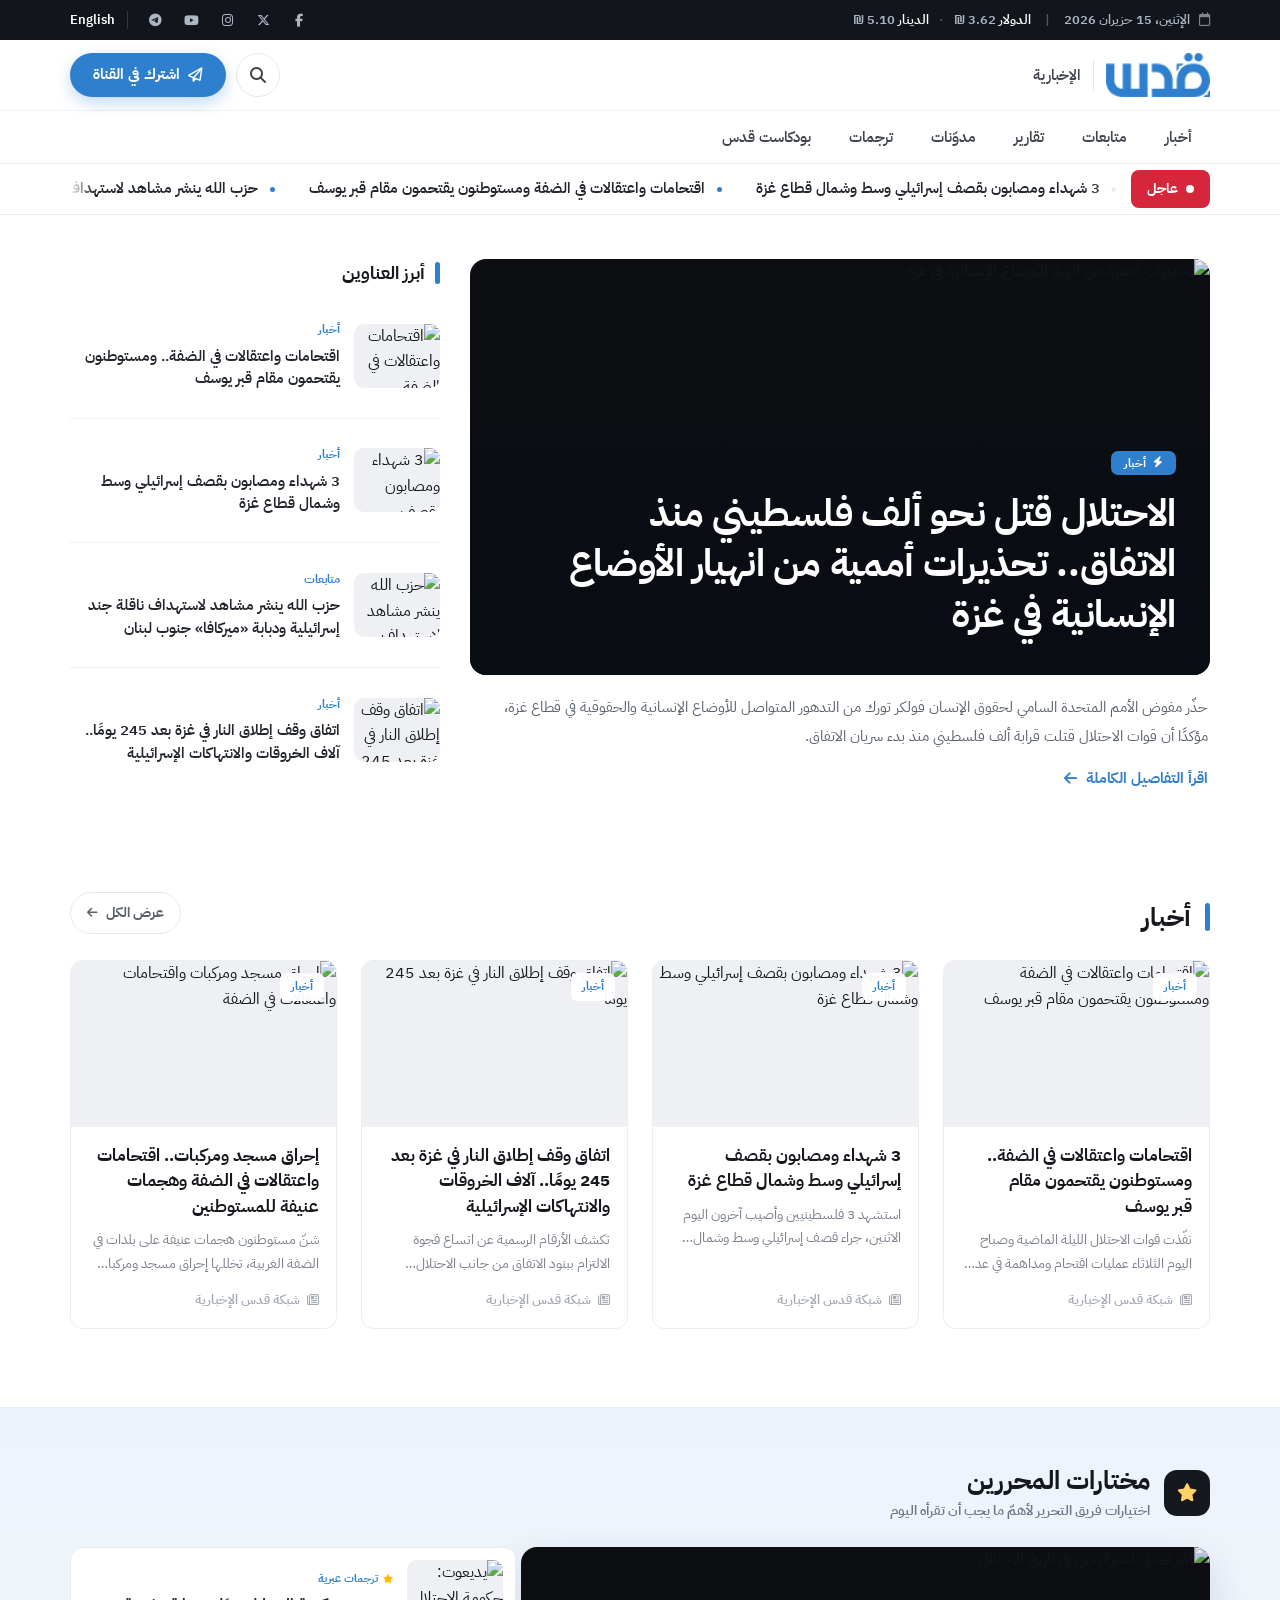
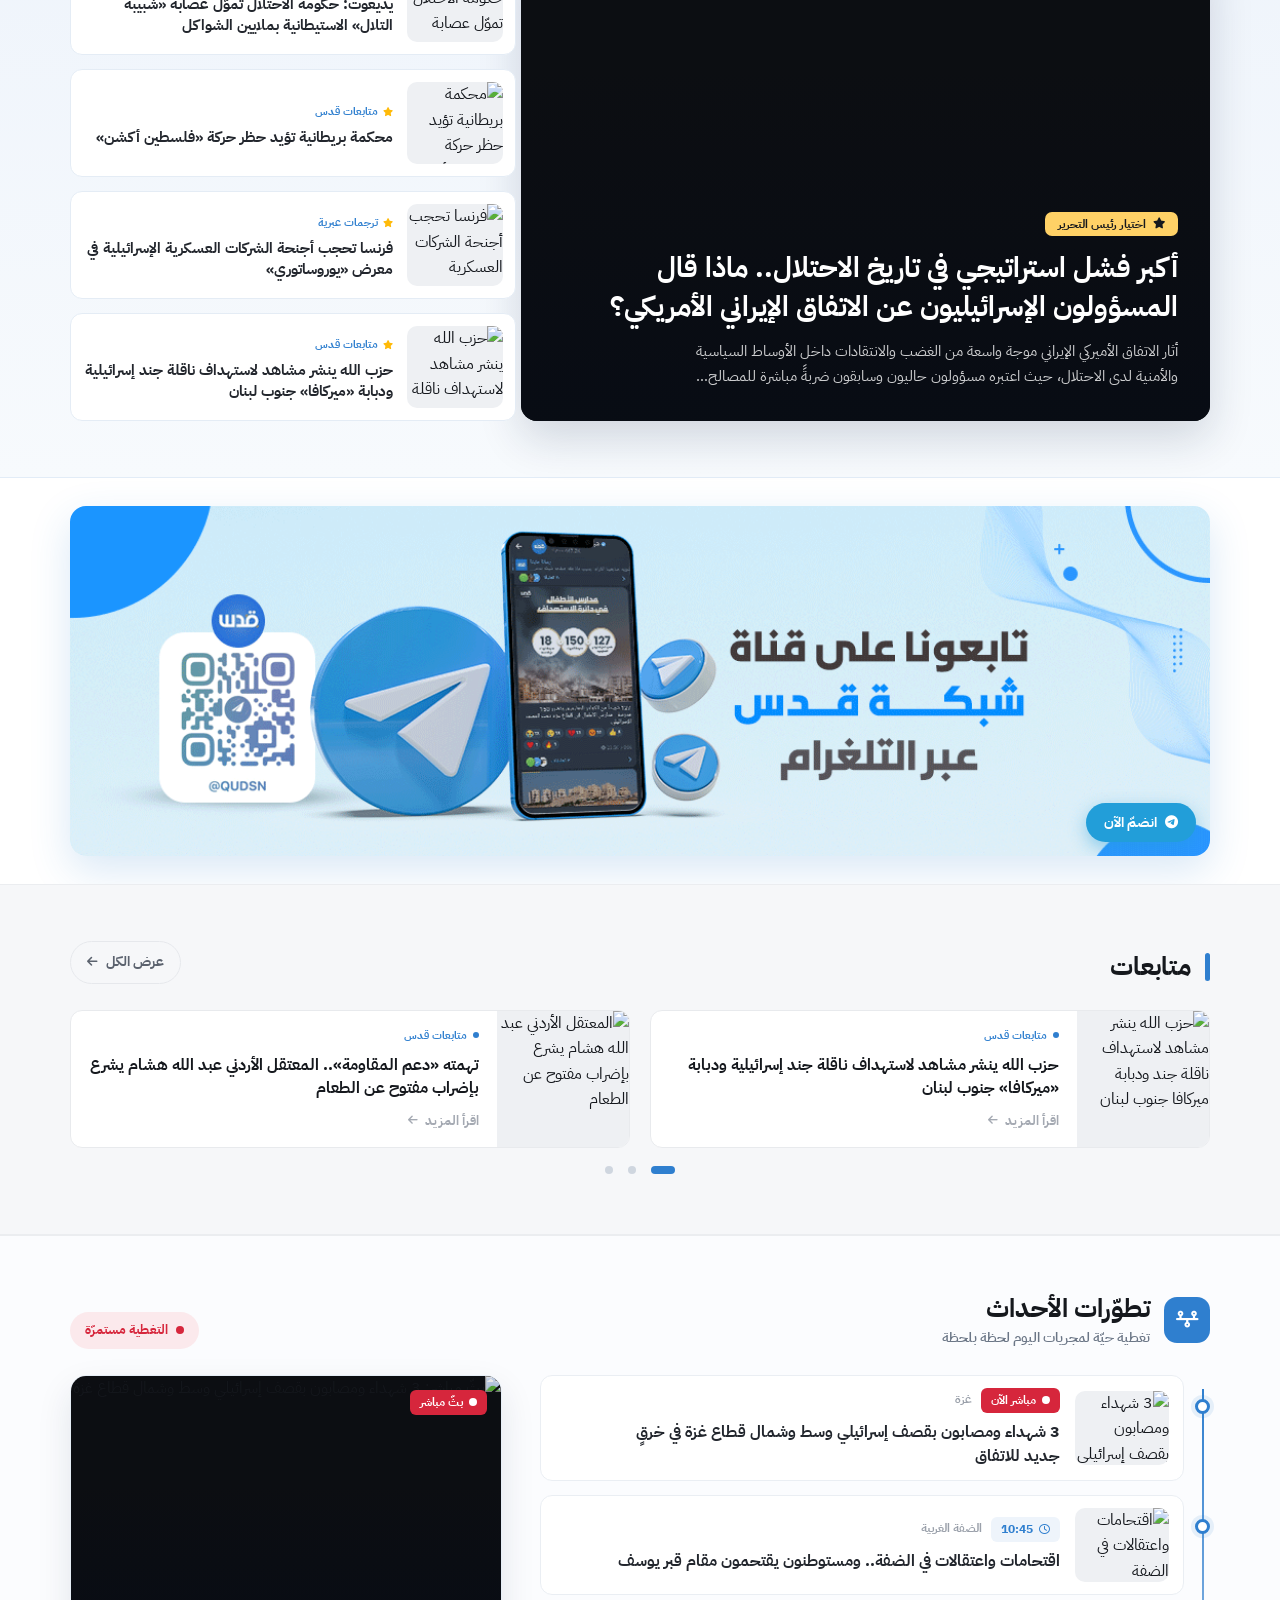
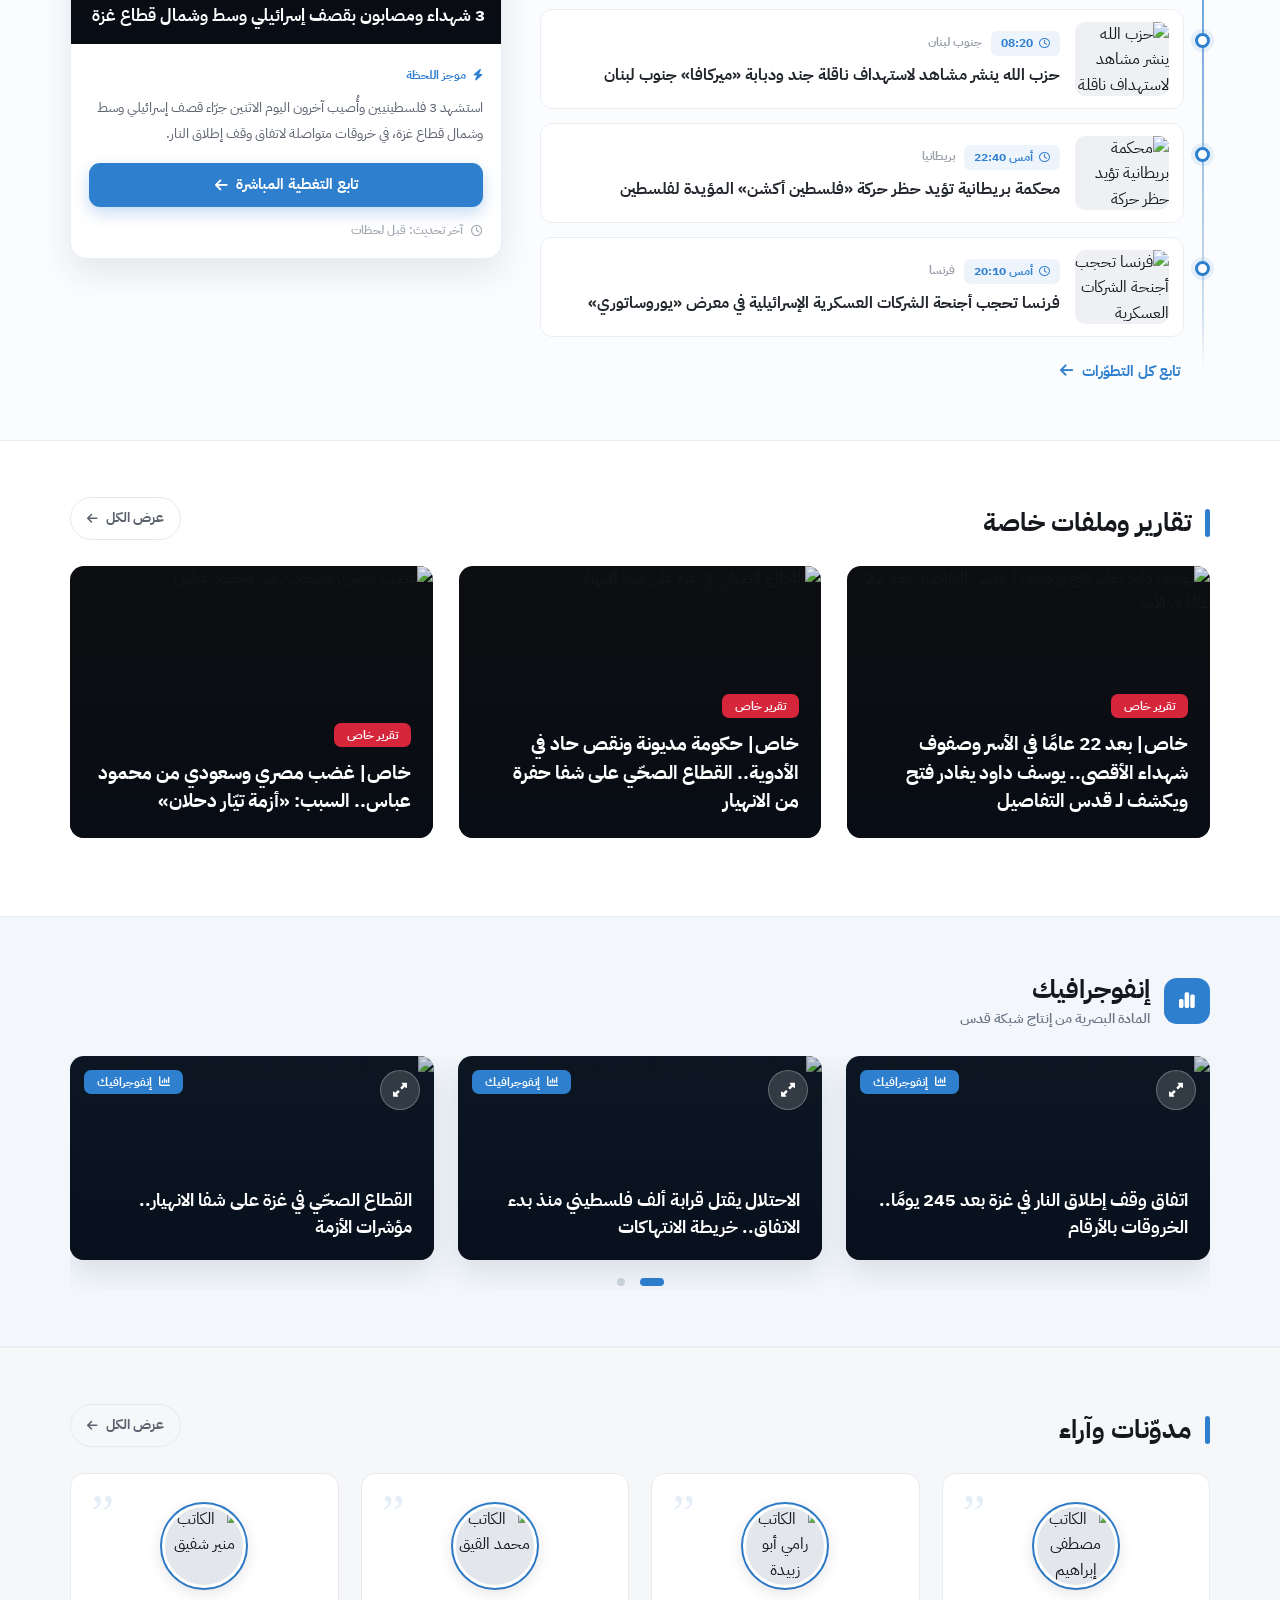
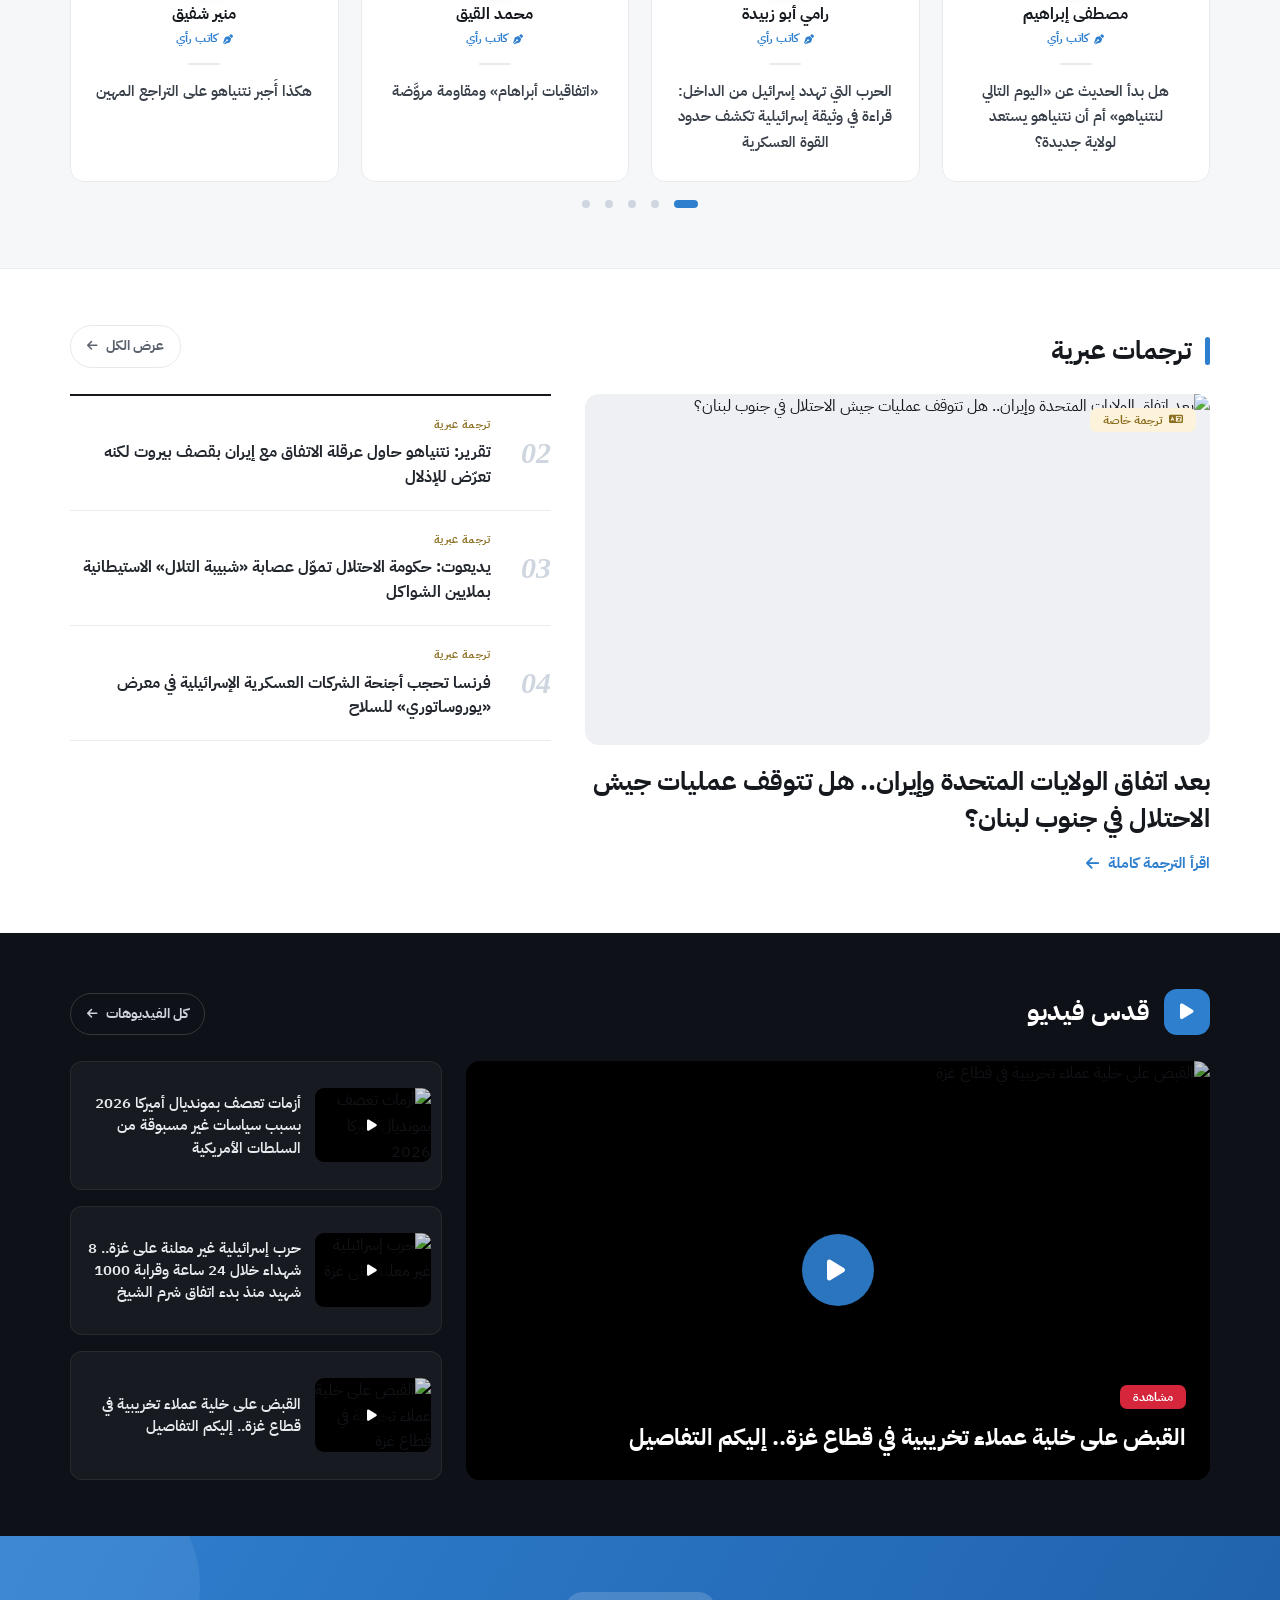
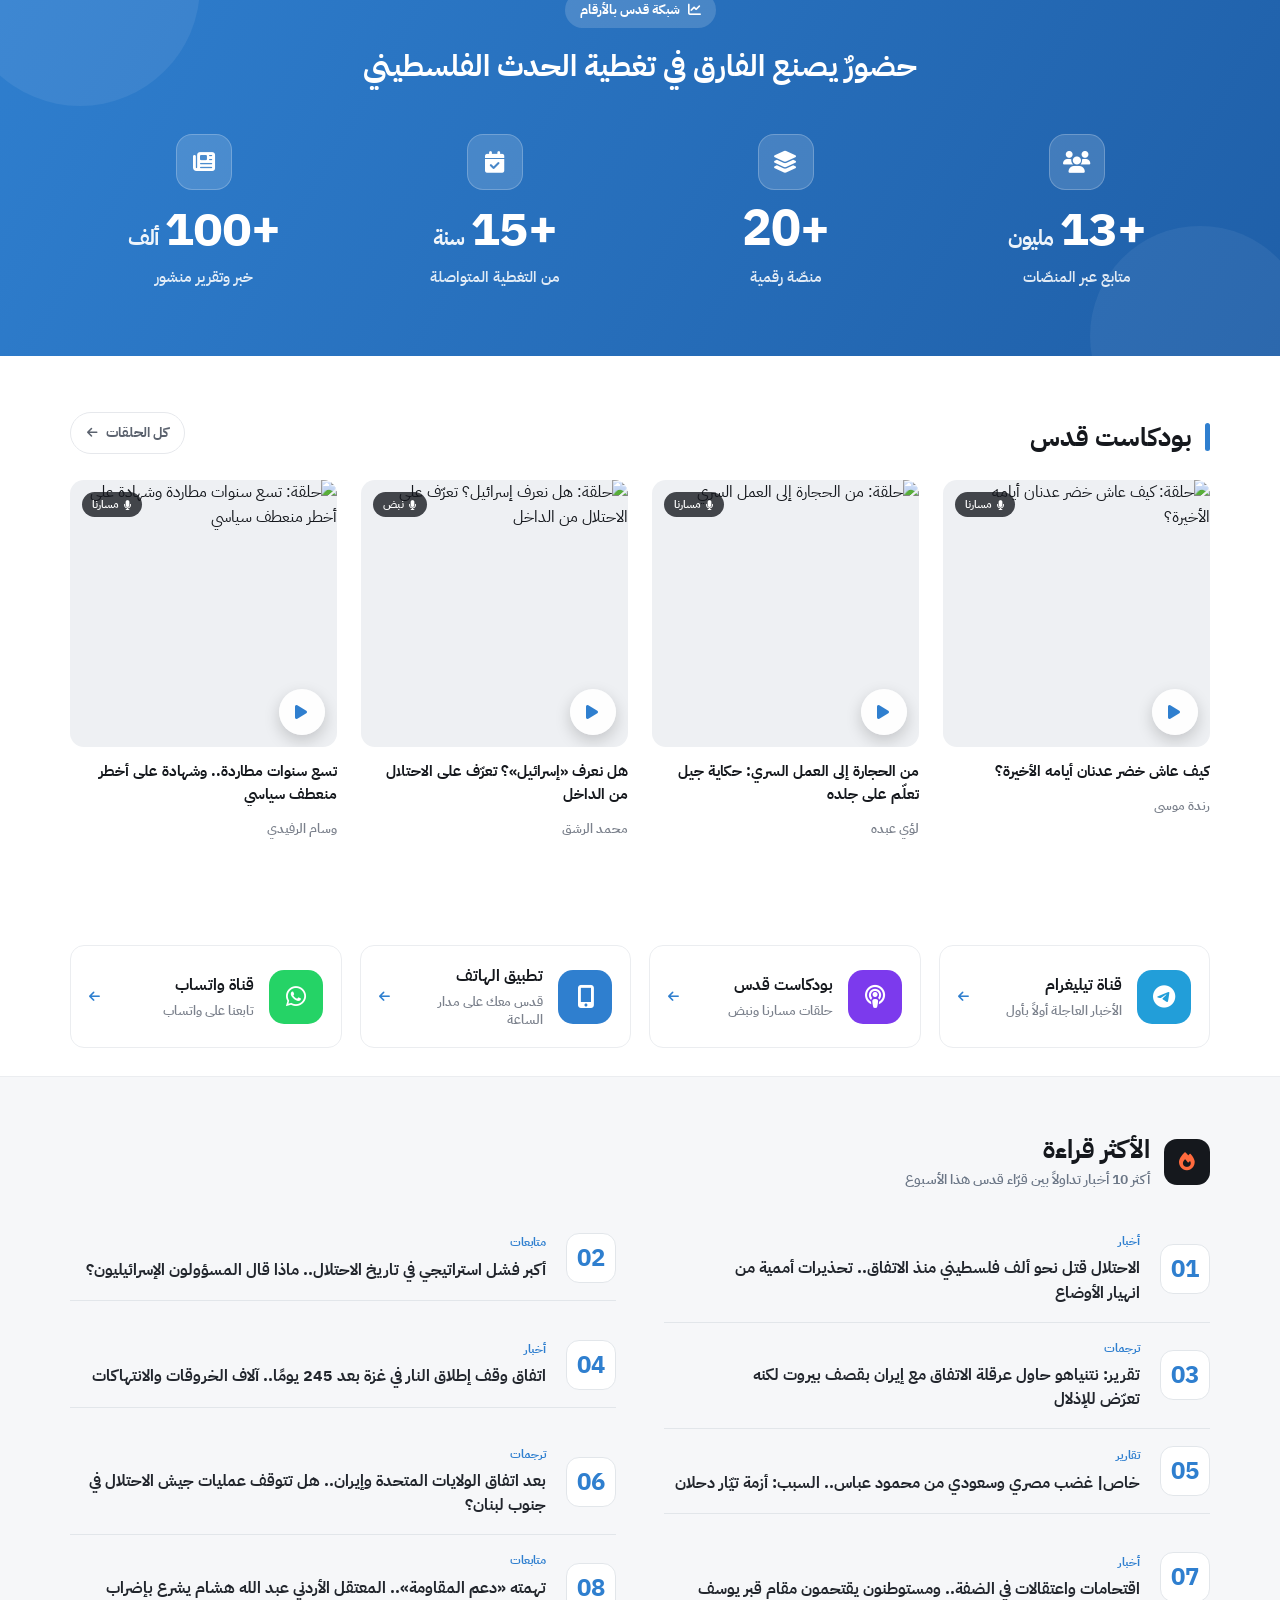
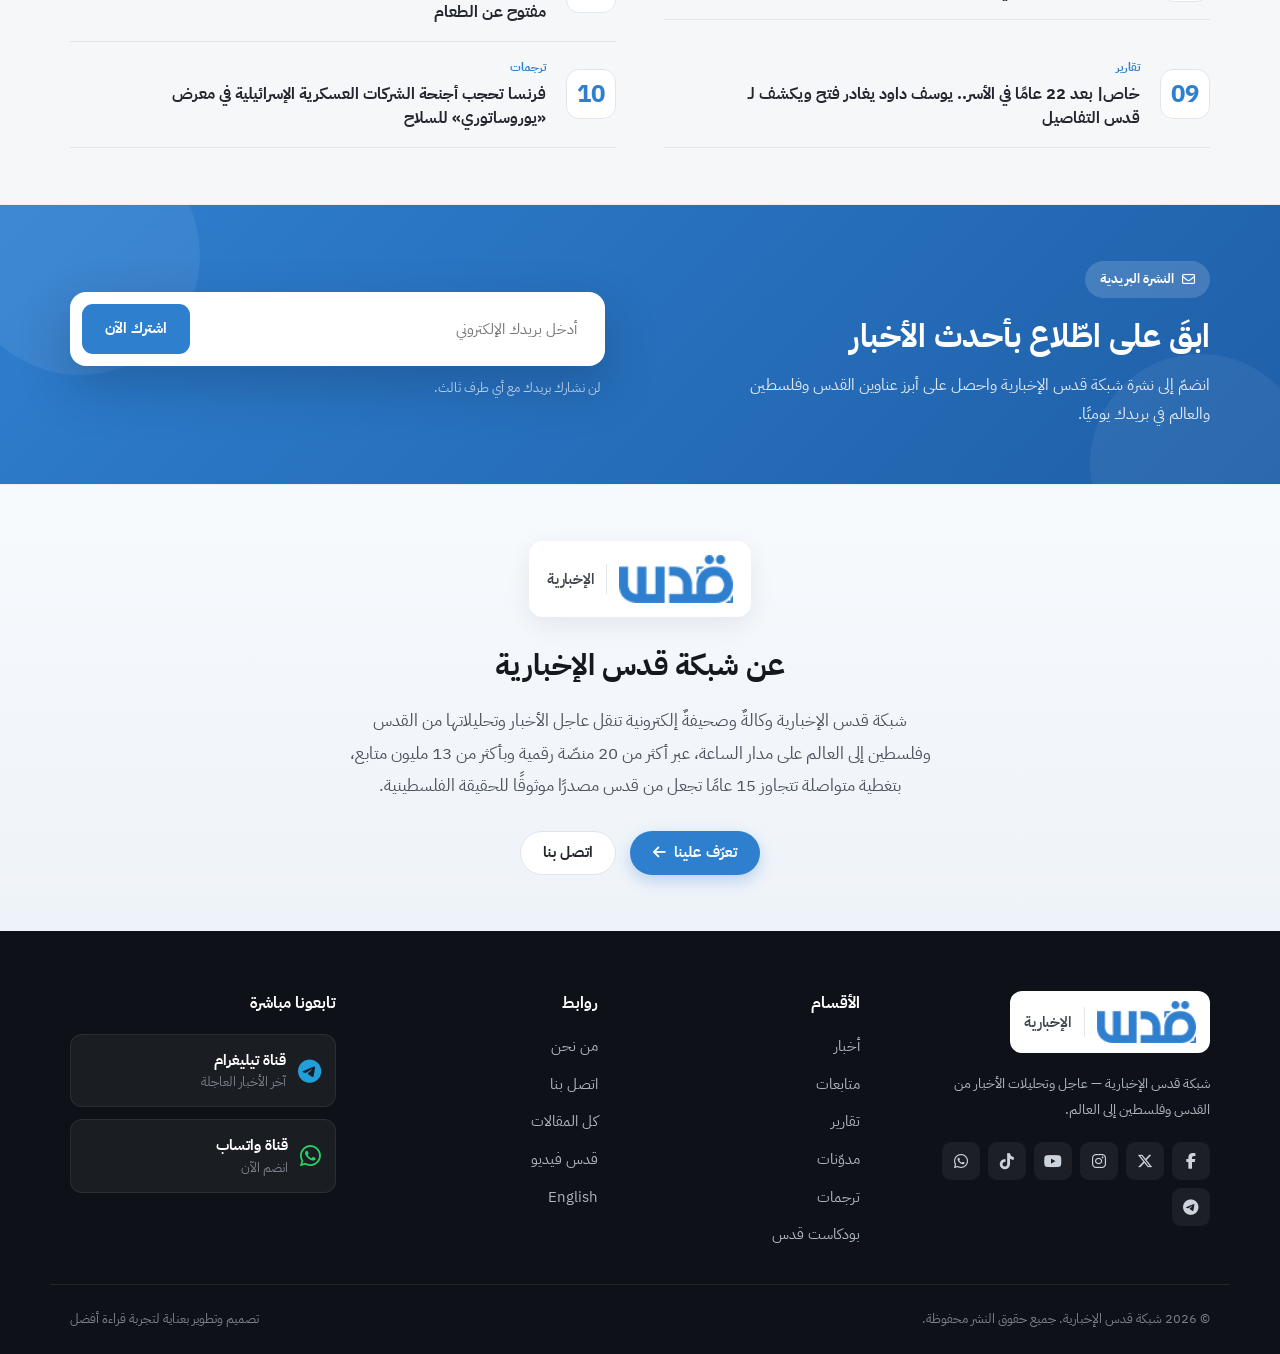
==== commit 021258ae: "Signed-off-by: Eslam abselnasser <96479431+imsemoo@users.noreply.github.com>" ====
--- a/index.html
+++ b/index.html
@@ -100,12 +100,12 @@
     <span class="ticker__label"><span class="ticker__pulse" aria-hidden="true"></span>عاجل</span>
     <div class="swiper ticker__swiper" dir="rtl">
       <div class="swiper-wrapper">
-        <a href="https://qudsn.co/post/216138" class="swiper-slide ticker__item"><span class="ticker__bullet" aria-hidden="true"></span>مفوض أممي: الاحتلال قتل قرابة ألف فلسطيني منذ سريان الاتفاق</a>
-        <a href="https://qudsn.co/post/216129" class="swiper-slide ticker__item"><span class="ticker__bullet" aria-hidden="true"></span>3 شهداء ومصابون بقصف إسرائيلي وسط وشمال قطاع غزة</a>
-        <a href="https://qudsn.co/post/216137" class="swiper-slide ticker__item"><span class="ticker__bullet" aria-hidden="true"></span>اقتحامات واعتقالات في الضفة ومستوطنون يقتحمون مقام قبر يوسف</a>
-        <a href="https://qudsn.co/post/216134" class="swiper-slide ticker__item"><span class="ticker__bullet" aria-hidden="true"></span>حزب الله ينشر مشاهد لاستهداف ناقلة جند ودبابة ميركافا جنوب لبنان</a>
-        <a href="https://qudsn.co/post/216131" class="swiper-slide ticker__item"><span class="ticker__bullet" aria-hidden="true"></span>محكمة بريطانية تؤيد حظر «فلسطين أكشن»</a>
-        <a href="https://qudsn.co/post/216127" class="swiper-slide ticker__item"><span class="ticker__bullet" aria-hidden="true"></span>فرنسا تحجب أجنحة الشركات العسكرية الإسرائيلية في معرض يوروساتوري</a>
+        <a href="single-article.html" class="swiper-slide ticker__item"><span class="ticker__bullet" aria-hidden="true"></span>مفوض أممي: الاحتلال قتل قرابة ألف فلسطيني منذ سريان الاتفاق</a>
+        <a href="single-article.html" class="swiper-slide ticker__item"><span class="ticker__bullet" aria-hidden="true"></span>3 شهداء ومصابون بقصف إسرائيلي وسط وشمال قطاع غزة</a>
+        <a href="single-article.html" class="swiper-slide ticker__item"><span class="ticker__bullet" aria-hidden="true"></span>اقتحامات واعتقالات في الضفة ومستوطنون يقتحمون مقام قبر يوسف</a>
+        <a href="single-article.html" class="swiper-slide ticker__item"><span class="ticker__bullet" aria-hidden="true"></span>حزب الله ينشر مشاهد لاستهداف ناقلة جند ودبابة ميركافا جنوب لبنان</a>
+        <a href="single-article.html" class="swiper-slide ticker__item"><span class="ticker__bullet" aria-hidden="true"></span>محكمة بريطانية تؤيد حظر «فلسطين أكشن»</a>
+        <a href="single-article.html" class="swiper-slide ticker__item"><span class="ticker__bullet" aria-hidden="true"></span>فرنسا تحجب أجنحة الشركات العسكرية الإسرائيلية في معرض يوروساتوري</a>
       </div>
     </div>
   </div>
@@ -117,7 +117,7 @@
   <section class="section hero-section">
     <div class="container hero">
       <article class="hero__featured" data-aos="fade-up">
-        <a href="https://qudsn.co/post/216138" class="feature-card zoom">
+        <a href="single-article.html" class="feature-card zoom">
           <span class="feature-card__media">
             <img src="https://qudsn.co/uploads/images/2026/06/Le2uS.jpg" alt="تحذيرات أممية من انهيار الأوضاع الإنسانية في غزة" fetchpriority="high" decoding="async">
           </span>
@@ -128,7 +128,7 @@
           </span>
         </a>
         <p class="hero__excerpt">حذّر مفوض الأمم المتحدة السامي لحقوق الإنسان فولكر تورك من التدهور المتواصل للأوضاع الإنسانية والحقوقية في قطاع غزة، مؤكدًا أن قوات الاحتلال قتلت قرابة ألف فلسطيني منذ بدء سريان الاتفاق.</p>
-        <a href="https://qudsn.co/post/216138" class="link-arrow">اقرأ التفاصيل الكاملة <i class="fa-solid fa-arrow-left" aria-hidden="true"></i></a>
+        <a href="single-article.html" class="link-arrow">اقرأ التفاصيل الكاملة <i class="fa-solid fa-arrow-left" aria-hidden="true"></i></a>
       </article>
 
       <aside class="hero__aside" data-aos="fade-up" data-aos-delay="100" aria-label="أبرز العناوين">
@@ -137,19 +137,19 @@
           <h2 class="aside-head__title">أبرز العناوين</h2>
         </div>
         <div class="story-list">
-          <a href="https://qudsn.co/post/216137" class="story">
+          <a href="single-article.html" class="story">
             <span class="story__thumb"><img src="https://qudsn.co/uploads/images/2026/06/w72j2.webp" alt="اقتحامات واعتقالات في الضفة ومستوطنون يقتحمون مقام قبر يوسف" loading="lazy" decoding="async"></span>
             <span class="story__text"><span class="story__cat">أخبار</span><span class="story__title">اقتحامات واعتقالات في الضفة.. ومستوطنون يقتحمون مقام قبر يوسف</span></span>
           </a>
-          <a href="https://qudsn.co/post/216129" class="story">
+          <a href="single-article.html" class="story">
             <span class="story__thumb"><img src="https://qudsn.co/uploads/images/2026/06/zjT0v.jpg" alt="3 شهداء ومصابون بقصف إسرائيلي وسط وشمال قطاع غزة" loading="lazy" decoding="async"></span>
             <span class="story__text"><span class="story__cat">أخبار</span><span class="story__title">3 شهداء ومصابون بقصف إسرائيلي وسط وشمال قطاع غزة</span></span>
           </a>
-          <a href="https://qudsn.co/post/216134" class="story">
+          <a href="single-article.html" class="story">
             <span class="story__thumb"><img src="https://qudsn.co/uploads/images/2026/06/r4XNP.png" alt="حزب الله ينشر مشاهد لاستهداف ناقلة جند ودبابة ميركافا جنوب لبنان" loading="lazy" decoding="async"></span>
             <span class="story__text"><span class="story__cat">متابعات</span><span class="story__title">حزب الله ينشر مشاهد لاستهداف ناقلة جند إسرائيلية ودبابة «ميركافا» جنوب لبنان</span></span>
           </a>
-          <a href="https://qudsn.co/post/216128" class="story">
+          <a href="single-article.html" class="story">
             <span class="story__thumb"><img src="https://qudsn.co/uploads/images/2026/06/Ki9Ej.jpg" alt="اتفاق وقف إطلاق النار في غزة بعد 245 يومًا" loading="lazy" decoding="async"></span>
             <span class="story__text"><span class="story__cat">أخبار</span><span class="story__title">اتفاق وقف إطلاق النار في غزة بعد 245 يومًا.. آلاف الخروقات والانتهاكات الإسرائيلية</span></span>
           </a>
@@ -169,7 +169,7 @@
       <div class="swiper quds-swiper" data-swiper="news" data-aos="fade-up">
         <div class="swiper-wrapper">
           <div class="swiper-slide">
-            <a href="https://qudsn.co/post/216137" class="card">
+            <a href="single-article.html" class="card">
               <span class="card__media zoom"><img src="https://qudsn.co/uploads/images/2026/06/w72j2.webp" alt="اقتحامات واعتقالات في الضفة ومستوطنون يقتحمون مقام قبر يوسف" loading="lazy" decoding="async"><span class="card__tag">أخبار</span></span>
               <span class="card__body">
                 <span class="card__title clamp-3">اقتحامات واعتقالات في الضفة.. ومستوطنون يقتحمون مقام قبر يوسف</span>
@@ -179,7 +179,7 @@
             </a>
           </div>
           <div class="swiper-slide">
-            <a href="https://qudsn.co/post/216129" class="card">
+            <a href="single-article.html" class="card">
               <span class="card__media zoom"><img src="https://qudsn.co/uploads/images/2026/06/zjT0v.jpg" alt="3 شهداء ومصابون بقصف إسرائيلي وسط وشمال قطاع غزة" loading="lazy" decoding="async"><span class="card__tag">أخبار</span></span>
               <span class="card__body">
                 <span class="card__title clamp-3">3 شهداء ومصابون بقصف إسرائيلي وسط وشمال قطاع غزة</span>
@@ -189,7 +189,7 @@
             </a>
           </div>
           <div class="swiper-slide">
-            <a href="https://qudsn.co/post/216128" class="card">
+            <a href="single-article.html" class="card">
               <span class="card__media zoom"><img src="https://qudsn.co/uploads/images/2026/06/Ki9Ej.jpg" alt="اتفاق وقف إطلاق النار في غزة بعد 245 يومًا" loading="lazy" decoding="async"><span class="card__tag">أخبار</span></span>
               <span class="card__body">
                 <span class="card__title clamp-3">اتفاق وقف إطلاق النار في غزة بعد 245 يومًا.. آلاف الخروقات والانتهاكات الإسرائيلية</span>
@@ -199,7 +199,7 @@
             </a>
           </div>
           <div class="swiper-slide">
-            <a href="https://qudsn.co/post/216125" class="card">
+            <a href="single-article.html" class="card">
               <span class="card__media zoom"><img src="https://qudsn.co/uploads/images/2026/06/095NL.jpg" alt="إحراق مسجد ومركبات واقتحامات واعتقالات في الضفة" loading="lazy" decoding="async"><span class="card__tag">أخبار</span></span>
               <span class="card__body">
                 <span class="card__title clamp-3">إحراق مسجد ومركبات.. اقتحامات واعتقالات في الضفة وهجمات عنيفة للمستوطنين</span>
@@ -232,7 +232,7 @@
       </div>
 
       <div class="editors">
-        <a href="https://qudsn.co/post/216130" class="editor-feature zoom" data-aos="fade-up">
+        <a href="single-article.html" class="editor-feature zoom" data-aos="fade-up">
           <span class="editor-feature__media"><img src="https://qudsn.co/uploads/images/2026/06/4A2Zc.jpg" alt="أكبر فشل استراتيجي في تاريخ الاحتلال" loading="lazy" decoding="async"></span>
           <span class="editor-feature__overlay"></span>
           <span class="editor-feature__body">
@@ -242,19 +242,19 @@
           </span>
         </a>
         <div class="editor-side" data-aos="fade-up" data-aos-delay="100">
-          <a href="https://qudsn.co/post/216132" class="editor-item">
+          <a href="single-article.html" class="editor-item">
             <span class="editor-item__thumb zoom"><img src="https://qudsn.co/uploads/images/2026/06/S8KRu.jpg" alt="يديعوت: حكومة الاحتلال تموّل عصابة شبيبة التلال الاستيطانية" loading="lazy" decoding="async"></span>
             <span class="editor-item__text"><span class="editor-item__cat"><i class="fa-solid fa-star" aria-hidden="true"></i>ترجمات عبرية</span><span class="editor-item__title clamp-2">يديعوت: حكومة الاحتلال تموّل عصابة «شبيبة التلال» الاستيطانية بملايين الشواكل</span></span>
           </a>
-          <a href="https://qudsn.co/post/216131" class="editor-item">
+          <a href="single-article.html" class="editor-item">
             <span class="editor-item__thumb zoom"><img src="https://qudsn.co/uploads/images/2026/06/hpsRS.webp" alt="محكمة بريطانية تؤيد حظر حركة فلسطين أكشن" loading="lazy" decoding="async"></span>
             <span class="editor-item__text"><span class="editor-item__cat"><i class="fa-solid fa-star" aria-hidden="true"></i>متابعات قدس</span><span class="editor-item__title clamp-2">محكمة بريطانية تؤيد حظر حركة «فلسطين أكشن»</span></span>
           </a>
-          <a href="https://qudsn.co/post/216127" class="editor-item">
+          <a href="single-article.html" class="editor-item">
             <span class="editor-item__thumb zoom"><img src="https://qudsn.co/uploads/images/2026/06/o34Zh.webp" alt="فرنسا تحجب أجنحة الشركات العسكرية الإسرائيلية في معرض يوروساتوري" loading="lazy" decoding="async"></span>
             <span class="editor-item__text"><span class="editor-item__cat"><i class="fa-solid fa-star" aria-hidden="true"></i>ترجمات عبرية</span><span class="editor-item__title clamp-2">فرنسا تحجب أجنحة الشركات العسكرية الإسرائيلية في معرض «يوروساتوري»</span></span>
           </a>
-          <a href="https://qudsn.co/post/216134" class="editor-item">
+          <a href="single-article.html" class="editor-item">
             <span class="editor-item__thumb zoom"><img src="https://qudsn.co/uploads/images/2026/06/r4XNP.png" alt="حزب الله ينشر مشاهد لاستهداف ناقلة جند ودبابة ميركافا جنوب لبنان" loading="lazy" decoding="async"></span>
             <span class="editor-item__text"><span class="editor-item__cat"><i class="fa-solid fa-star" aria-hidden="true"></i>متابعات قدس</span><span class="editor-item__title clamp-2">حزب الله ينشر مشاهد لاستهداف ناقلة جند إسرائيلية ودبابة «ميركافا» جنوب لبنان</span></span>
           </a>
@@ -284,7 +284,7 @@
       <div class="swiper quds-swiper" data-swiper="follow" data-aos="fade-up">
         <div class="swiper-wrapper">
           <div class="swiper-slide">
-            <a href="https://qudsn.co/post/216134" class="follow-card">
+            <a href="single-article.html" class="follow-card">
               <span class="follow-card__thumb zoom"><img src="https://qudsn.co/uploads/images/2026/06/r4XNP.png" alt="حزب الله ينشر مشاهد لاستهداف ناقلة جند ودبابة ميركافا جنوب لبنان" loading="lazy" decoding="async"></span>
               <span class="follow-card__body">
                 <span class="follow-card__cat"><span class="dot-accent" aria-hidden="true"></span>متابعات قدس</span>
@@ -294,7 +294,7 @@
             </a>
           </div>
           <div class="swiper-slide">
-            <a href="https://qudsn.co/post/216133" class="follow-card">
+            <a href="single-article.html" class="follow-card">
               <span class="follow-card__thumb zoom"><img src="https://qudsn.co/uploads/images/2026/06/0rx5x.jpg" alt="المعتقل الأردني عبد الله هشام يشرع بإضراب مفتوح عن الطعام" loading="lazy" decoding="async"></span>
               <span class="follow-card__body">
                 <span class="follow-card__cat"><span class="dot-accent" aria-hidden="true"></span>متابعات قدس</span>
@@ -304,7 +304,7 @@
             </a>
           </div>
           <div class="swiper-slide">
-            <a href="https://qudsn.co/post/216131" class="follow-card">
+            <a href="single-article.html" class="follow-card">
               <span class="follow-card__thumb zoom"><img src="https://qudsn.co/uploads/images/2026/06/hpsRS.webp" alt="محكمة بريطانية تؤيد حظر فلسطين أكشن" loading="lazy" decoding="async"></span>
               <span class="follow-card__body">
                 <span class="follow-card__cat"><span class="dot-accent" aria-hidden="true"></span>متابعات قدس</span>
@@ -314,7 +314,7 @@
             </a>
           </div>
           <div class="swiper-slide">
-            <a href="https://qudsn.co/post/216130" class="follow-card">
+            <a href="single-article.html" class="follow-card">
               <span class="follow-card__thumb zoom"><img src="https://qudsn.co/uploads/images/2026/06/4A2Zc.jpg" alt="أكبر فشل استراتيجي في تاريخ الاحتلال" loading="lazy" decoding="async"></span>
               <span class="follow-card__body">
                 <span class="follow-card__cat"><span class="dot-accent" aria-hidden="true"></span>متابعات قدس</span>
@@ -350,7 +350,7 @@
       <div class="timeline-wrap">
         <div class="timeline" data-aos="fade-up">
           <span class="timeline__line" aria-hidden="true"></span>
-          <a href="https://qudsn.co/post/216129" class="tl-item">
+          <a href="single-article.html" class="tl-item">
             <span class="tl-dot" aria-hidden="true"></span>
             <span class="tl-card">
               <span class="tl-card__thumb zoom"><img src="https://qudsn.co/uploads/images/2026/06/zjT0v.jpg" alt="3 شهداء ومصابون بقصف إسرائيلي وسط وشمال قطاع غزة" loading="lazy" decoding="async"></span>
@@ -363,7 +363,7 @@
               </span>
             </span>
           </a>
-          <a href="https://qudsn.co/post/216137" class="tl-item">
+          <a href="single-article.html" class="tl-item">
             <span class="tl-dot" aria-hidden="true"></span>
             <span class="tl-card">
               <span class="tl-card__thumb zoom"><img src="https://qudsn.co/uploads/images/2026/06/w72j2.webp" alt="اقتحامات واعتقالات في الضفة" loading="lazy" decoding="async"></span>
@@ -376,7 +376,7 @@
               </span>
             </span>
           </a>
-          <a href="https://qudsn.co/post/216134" class="tl-item">
+          <a href="single-article.html" class="tl-item">
             <span class="tl-dot" aria-hidden="true"></span>
             <span class="tl-card">
               <span class="tl-card__thumb zoom"><img src="https://qudsn.co/uploads/images/2026/06/r4XNP.png" alt="حزب الله ينشر مشاهد لاستهداف ناقلة جند ودبابة ميركافا" loading="lazy" decoding="async"></span>
@@ -389,7 +389,7 @@
               </span>
             </span>
           </a>
-          <a href="https://qudsn.co/post/216131" class="tl-item">
+          <a href="single-article.html" class="tl-item">
             <span class="tl-dot" aria-hidden="true"></span>
             <span class="tl-card">
               <span class="tl-card__thumb zoom"><img src="https://qudsn.co/uploads/images/2026/06/hpsRS.webp" alt="محكمة بريطانية تؤيد حظر حركة فلسطين أكشن" loading="lazy" decoding="async"></span>
@@ -402,7 +402,7 @@
               </span>
             </span>
           </a>
-          <a href="https://qudsn.co/post/216127" class="tl-item">
+          <a href="single-article.html" class="tl-item">
             <span class="tl-dot" aria-hidden="true"></span>
             <span class="tl-card">
               <span class="tl-card__thumb zoom"><img src="https://qudsn.co/uploads/images/2026/06/o34Zh.webp" alt="فرنسا تحجب أجنحة الشركات العسكرية الإسرائيلية" loading="lazy" decoding="async"></span>
@@ -420,7 +420,7 @@
 
         <aside class="live-aside" data-aos="fade-up" data-aos-delay="100" aria-label="بثّ مباشر">
           <div class="live-card">
-            <a href="https://qudsn.co/post/216129" class="live-card__media zoom">
+            <a href="single-article.html" class="live-card__media zoom">
               <img src="https://qudsn.co/uploads/images/2026/06/zjT0v.jpg" alt="بثّ مباشر: 3 شهداء ومصابون بقصف إسرائيلي وسط وشمال قطاع غزة" loading="lazy" decoding="async">
               <span class="live-card__overlay"></span>
               <span class="chip chip--live live-card__chip"><span class="pulse-dot pulse-dot--w" aria-hidden="true"></span>بثّ مباشر</span>
@@ -429,7 +429,7 @@
             <div class="live-card__body">
               <span class="live-card__kicker"><i class="fa-solid fa-bolt" aria-hidden="true"></i>موجز اللحظة</span>
               <p class="live-card__blurb">استشهد 3 فلسطينيين وأُصيب آخرون اليوم الاثنين جرّاء قصف إسرائيلي وسط وشمال قطاع غزة، في خروقات متواصلة لاتفاق وقف إطلاق النار.</p>
-              <a href="https://qudsn.co/post/216129" class="btn btn--primary btn--block">تابع التغطية المباشرة <i class="fa-solid fa-arrow-left" aria-hidden="true"></i></a>
+              <a href="single-article.html" class="btn btn--primary btn--block">تابع التغطية المباشرة <i class="fa-solid fa-arrow-left" aria-hidden="true"></i></a>
               <div class="live-card__updated"><i class="fa-regular fa-clock" aria-hidden="true"></i>آخر تحديث: قبل لحظات</div>
             </div>
           </div>
@@ -449,21 +449,21 @@
       <div class="swiper quds-swiper" data-swiper="reports" data-aos="fade-up">
         <div class="swiper-wrapper">
           <div class="swiper-slide">
-            <a href="https://qudsn.co/post/216106" class="report-card zoom">
+            <a href="single-article.html" class="report-card zoom">
               <img src="https://qudsn.co/uploads/images/2026/06/1I1A0.jpg" alt="يوسف داود يغادر فتح ويكشف لـ قدس التفاصيل بعد 22 عامًا في الأسر" loading="lazy" decoding="async">
               <span class="report-card__overlay"></span>
               <span class="report-card__body"><span class="badge badge--danger">تقرير خاص</span><span class="report-card__title">خاص| بعد 22 عامًا في الأسر وصفوف شهداء الأقصى.. يوسف داود يغادر فتح ويكشف لـ قدس التفاصيل</span></span>
             </a>
           </div>
           <div class="swiper-slide">
-            <a href="https://qudsn.co/post/216080" class="report-card zoom">
+            <a href="single-article.html" class="report-card zoom">
               <img src="https://qudsn.co/uploads/images/2026/06/y1bJc.jpg" alt="القطاع الصحّي في غزة على شفا الانهيار" loading="lazy" decoding="async">
               <span class="report-card__overlay"></span>
               <span class="report-card__body"><span class="badge badge--danger">تقرير خاص</span><span class="report-card__title">خاص| حكومة مديونة ونقص حاد في الأدوية.. القطاع الصحّي على شفا حفرة من الانهيار</span></span>
             </a>
           </div>
           <div class="swiper-slide">
-            <a href="https://qudsn.co/post/216045" class="report-card zoom">
+            <a href="single-article.html" class="report-card zoom">
               <img src="https://qudsn.co/uploads/images/2026/06/84pp4.jpg" alt="غضب مصري وسعودي من محمود عباس" loading="lazy" decoding="async">
               <span class="report-card__overlay"></span>
               <span class="report-card__body"><span class="badge badge--danger">تقرير خاص</span><span class="report-card__title">خاص| غضب مصري وسعودي من محمود عباس.. السبب: «أزمة تيّار دحلان»</span></span>
@@ -495,7 +495,7 @@
       <div class="swiper quds-swiper" data-swiper="infographics" data-aos="fade-up">
         <div class="swiper-wrapper">
           <div class="swiper-slide">
-            <a href="https://qudsn.co/post/216128" class="info-card zoom">
+            <a href="single-article.html" class="info-card zoom">
               <img src="https://qudsn.co/uploads/images/2026/06/Ki9Ej.jpg" alt="اتفاق وقف إطلاق النار في غزة بعد 245 يومًا.. الخروقات بالأرقام" loading="lazy" decoding="async">
               <span class="info-card__overlay"></span>
               <span class="badge badge--accent info-card__badge"><i class="fa-solid fa-chart-column" aria-hidden="true"></i>إنفوجرافيك</span>
@@ -504,7 +504,7 @@
             </a>
           </div>
           <div class="swiper-slide">
-            <a href="https://qudsn.co/post/216138" class="info-card zoom">
+            <a href="single-article.html" class="info-card zoom">
               <img src="https://qudsn.co/uploads/images/2026/06/Le2uS.jpg" alt="الاحتلال يقتل قرابة ألف فلسطيني منذ بدء الاتفاق.. خريطة الانتهاكات" loading="lazy" decoding="async">
               <span class="info-card__overlay"></span>
               <span class="badge badge--accent info-card__badge"><i class="fa-solid fa-chart-column" aria-hidden="true"></i>إنفوجرافيك</span>
@@ -513,7 +513,7 @@
             </a>
           </div>
           <div class="swiper-slide">
-            <a href="https://qudsn.co/post/216080" class="info-card zoom">
+            <a href="single-article.html" class="info-card zoom">
               <img src="https://qudsn.co/uploads/images/2026/06/y1bJc.jpg" alt="القطاع الصحّي في غزة على شفا الانهيار.. مؤشرات الأزمة" loading="lazy" decoding="async">
               <span class="info-card__overlay"></span>
               <span class="badge badge--accent info-card__badge"><i class="fa-solid fa-chart-column" aria-hidden="true"></i>إنفوجرافيك</span>
@@ -522,7 +522,7 @@
             </a>
           </div>
           <div class="swiper-slide">
-            <a href="https://qudsn.co/post/216132" class="info-card zoom">
+            <a href="single-article.html" class="info-card zoom">
               <img src="https://qudsn.co/uploads/images/2026/06/S8KRu.jpg" alt="تمويل حكومة الاحتلال لعصابات الاستيطان.. الأرقام الكاملة" loading="lazy" decoding="async">
               <span class="info-card__overlay"></span>
               <span class="badge badge--accent info-card__badge"><i class="fa-solid fa-chart-column" aria-hidden="true"></i>إنفوجرافيك</span>
@@ -551,7 +551,7 @@
       <div class="swiper quds-swiper" data-swiper="blogs" data-aos="fade-up">
         <div class="swiper-wrapper">
           <div class="swiper-slide">
-            <a href="https://qudsn.co/post/216075" class="blog-card">
+            <a href="author.html" class="blog-card">
               <span class="blog-card__quote" aria-hidden="true">”</span>
               <img class="blog-card__avatar" src="https://qudsn.co/thumb/70x70/uploads/2016/05/مصطفى-إبراهيم_avatar_1462997228.jpg" alt="الكاتب مصطفى إبراهيم" loading="lazy" decoding="async">
               <span class="blog-card__author">مصطفى إبراهيم</span>
@@ -561,7 +561,7 @@
             </a>
           </div>
           <div class="swiper-slide">
-            <a href="https://qudsn.co/post/216059" class="blog-card">
+            <a href="author.html" class="blog-card">
               <span class="blog-card__quote" aria-hidden="true">”</span>
               <img class="blog-card__avatar" src="https://qudsn.co/thumb/70x70/uploads/2016/04/رامي-أبو-زبيدة_avatar_1461251120.jpg" alt="الكاتب رامي أبو زبيدة" loading="lazy" decoding="async">
               <span class="blog-card__author">رامي أبو زبيدة</span>
@@ -571,7 +571,7 @@
             </a>
           </div>
           <div class="swiper-slide">
-            <a href="https://qudsn.co/post/215977" class="blog-card">
+            <a href="author.html" class="blog-card">
               <span class="blog-card__quote" aria-hidden="true">”</span>
               <img class="blog-card__avatar" src="https://qudsn.co/thumb/70x70/uploads/images/2024/04/8Dm0B.png" alt="الكاتب محمد القيق" loading="lazy" decoding="async">
               <span class="blog-card__author">محمد القيق</span>
@@ -581,7 +581,7 @@
             </a>
           </div>
           <div class="swiper-slide">
-            <a href="https://qudsn.co/post/215963" class="blog-card">
+            <a href="author.html" class="blog-card">
               <span class="blog-card__quote" aria-hidden="true">”</span>
               <img class="blog-card__avatar" src="https://qudsn.co/thumb/70x70/uploads/2014/09/منير-شفيق_avatar_1411240341.jpg" alt="الكاتب منير شفيق" loading="lazy" decoding="async">
               <span class="blog-card__author">منير شفيق</span>
@@ -591,7 +591,7 @@
             </a>
           </div>
           <div class="swiper-slide">
-            <a href="https://qudsn.co/post/215921" class="blog-card">
+            <a href="author.html" class="blog-card">
               <span class="blog-card__quote" aria-hidden="true">”</span>
               <img class="blog-card__avatar" src="https://qudsn.co/thumb/70x70/uploads/2014/10/د.مصطفى-البرغوثي_avatar_1413622617.jpg" alt="الكاتب د. مصطفى البرغوثي" loading="lazy" decoding="async">
               <span class="blog-card__author">د. مصطفى البرغوثي</span>
@@ -619,7 +619,7 @@
       </div>
 
       <div class="translations">
-        <a href="https://qudsn.co/post/216136" class="tr-feature" data-aos="fade-up">
+        <a href="single-article.html" class="tr-feature" data-aos="fade-up">
           <span class="tr-feature__media zoom">
             <img src="https://qudsn.co/uploads/images/2026/06/N4X7X.jpg" alt="بعد اتفاق الولايات المتحدة وإيران.. هل تتوقف عمليات جيش الاحتلال في جنوب لبنان؟" loading="lazy" decoding="async">
             <span class="badge badge--amber tr-feature__badge"><i class="fa-solid fa-language" aria-hidden="true"></i>ترجمة خاصة</span>
@@ -629,15 +629,15 @@
         </a>
 
         <ol class="tr-list" data-aos="fade-up" data-aos-delay="100">
-          <li><a href="https://qudsn.co/post/216135" class="tr-item">
+          <li><a href="single-article.html" class="tr-item">
             <span class="tr-item__num" aria-hidden="true">02</span>
             <span class="tr-item__text"><span class="tr-item__kicker">ترجمة عبرية</span><span class="tr-item__title clamp-2">تقرير: نتنياهو حاول عرقلة الاتفاق مع إيران بقصف بيروت لكنه تعرّض للإذلال</span></span>
           </a></li>
-          <li><a href="https://qudsn.co/post/216132" class="tr-item">
+          <li><a href="single-article.html" class="tr-item">
             <span class="tr-item__num" aria-hidden="true">03</span>
             <span class="tr-item__text"><span class="tr-item__kicker">ترجمة عبرية</span><span class="tr-item__title clamp-2">يديعوت: حكومة الاحتلال تموّل عصابة «شبيبة التلال» الاستيطانية بملايين الشواكل</span></span>
           </a></li>
-          <li><a href="https://qudsn.co/post/216127" class="tr-item">
+          <li><a href="single-article.html" class="tr-item">
             <span class="tr-item__num" aria-hidden="true">04</span>
             <span class="tr-item__text"><span class="tr-item__kicker">ترجمة عبرية</span><span class="tr-item__title clamp-2">فرنسا تحجب أجنحة الشركات العسكرية الإسرائيلية في معرض «يوروساتوري» للسلاح</span></span>
           </a></li>
@@ -658,22 +658,22 @@
       </div>
 
       <div class="videos">
-        <a href="https://qudsn.co/video/1984" class="video-feature zoom" data-aos="fade-up">
+        <a href="videos.html" class="video-feature zoom" data-aos="fade-up">
           <img src="https://qudsn.co/thumb/320x180/images/2026/06VH9tC.jpeg" alt="القبض على خلية عملاء تخريبية في قطاع غزة" loading="lazy" decoding="async">
           <span class="video-feature__overlay"></span>
           <span class="video-feature__play" aria-hidden="true"><i class="fa-solid fa-play"></i></span>
           <span class="video-feature__body"><span class="badge badge--danger">مشاهدة</span><span class="video-feature__title">القبض على خلية عملاء تخريبية في قطاع غزة.. إليكم التفاصيل</span></span>
         </a>
         <div class="video-list" data-aos="fade-up" data-aos-delay="100">
-          <a href="https://qudsn.co/video/1983" class="video-item">
+          <a href="videos.html" class="video-item">
             <span class="video-item__thumb"><img src="https://qudsn.co/thumb/320x180/images/2026/06PrOao.jpeg" alt="أزمات تعصف بمونديال أميركا 2026" loading="lazy" decoding="async"><span class="video-item__play" aria-hidden="true"><i class="fa-solid fa-play"></i></span></span>
             <span class="video-item__title clamp-3">أزمات تعصف بمونديال أميركا 2026 بسبب سياسات غير مسبوقة من السلطات الأمريكية</span>
           </a>
-          <a href="https://qudsn.co/video/1982" class="video-item">
+          <a href="videos.html" class="video-item">
             <span class="video-item__thumb"><img src="https://qudsn.co/thumb/320x180/images/2026/06ZFGOZ.jpeg" alt="حرب إسرائيلية غير معلنة على غزة" loading="lazy" decoding="async"><span class="video-item__play" aria-hidden="true"><i class="fa-solid fa-play"></i></span></span>
             <span class="video-item__title clamp-3">حرب إسرائيلية غير معلنة على غزة.. 8 شهداء خلال 24 ساعة وقرابة 1000 شهيد منذ بدء اتفاق شرم الشيخ</span>
           </a>
-          <a href="https://qudsn.co/video/1984" class="video-item">
+          <a href="videos.html" class="video-item">
             <span class="video-item__thumb"><img src="https://qudsn.co/thumb/320x180/images/2026/06VH9tC.jpeg" alt="القبض على خلية عملاء تخريبية في قطاع غزة" loading="lazy" decoding="async"><span class="video-item__play" aria-hidden="true"><i class="fa-solid fa-play"></i></span></span>
             <span class="video-item__title clamp-3">القبض على خلية عملاء تخريبية في قطاع غزة.. إليكم التفاصيل</span>
           </a>
@@ -727,7 +727,7 @@
       <div class="swiper quds-swiper" data-swiper="podcasts" data-aos="fade-up">
         <div class="swiper-wrapper">
           <div class="swiper-slide">
-            <a href="https://qudsn.co/post/216009" class="podcast-card">
+            <a href="single-podcast.html" class="podcast-card">
               <span class="podcast-card__media zoom">
                 <img src="https://qudsn.co/uploads/images/2026/06/8sf3S.png" alt="حلقة: كيف عاش خضر عدنان أيامه الأخيرة؟" loading="lazy" decoding="async">
                 <span class="podcast-card__play" aria-hidden="true"><i class="fa-solid fa-play"></i></span>
@@ -738,7 +738,7 @@
             </a>
           </div>
           <div class="swiper-slide">
-            <a href="https://qudsn.co/post/215656" class="podcast-card">
+            <a href="single-podcast.html" class="podcast-card">
               <span class="podcast-card__media zoom">
                 <img src="https://qudsn.co/uploads/images/2026/05/iarto.jpg" alt="حلقة: من الحجارة إلى العمل السري" loading="lazy" decoding="async">
                 <span class="podcast-card__play" aria-hidden="true"><i class="fa-solid fa-play"></i></span>
@@ -749,7 +749,7 @@
             </a>
           </div>
           <div class="swiper-slide">
-            <a href="https://qudsn.co/post/215204" class="podcast-card">
+            <a href="single-podcast.html" class="podcast-card">
               <span class="podcast-card__media zoom">
                 <img src="https://qudsn.co/uploads/images/2026/04/5H8Bx.jpg" alt="حلقة: هل نعرف إسرائيل؟ تعرّف على الاحتلال من الداخل" loading="lazy" decoding="async">
                 <span class="podcast-card__play" aria-hidden="true"><i class="fa-solid fa-play"></i></span>
@@ -760,7 +760,7 @@
             </a>
           </div>
           <div class="swiper-slide">
-            <a href="https://qudsn.co/post/215101" class="podcast-card">
+            <a href="single-podcast.html" class="podcast-card">
               <span class="podcast-card__media zoom">
                 <img src="https://qudsn.co/uploads/images/2026/04/LSnQw.jpg" alt="حلقة: تسع سنوات مطاردة وشهادة على أخطر منعطف سياسي" loading="lazy" decoding="async">
                 <span class="podcast-card__play" aria-hidden="true"><i class="fa-solid fa-play"></i></span>
@@ -822,16 +822,16 @@
       </div>
 
       <ol class="most-read" data-aos="fade-up">
-        <li><a href="https://qudsn.co/post/216138" class="mr-item"><span class="mr-num" aria-hidden="true">01</span><span class="mr-text"><span class="mr-cat">أخبار</span><span class="mr-title clamp-2">الاحتلال قتل نحو ألف فلسطيني منذ الاتفاق.. تحذيرات أممية من انهيار الأوضاع</span></span></a></li>
-        <li><a href="https://qudsn.co/post/216130" class="mr-item"><span class="mr-num" aria-hidden="true">02</span><span class="mr-text"><span class="mr-cat">متابعات</span><span class="mr-title clamp-2">أكبر فشل استراتيجي في تاريخ الاحتلال.. ماذا قال المسؤولون الإسرائيليون؟</span></span></a></li>
-        <li><a href="https://qudsn.co/post/216135" class="mr-item"><span class="mr-num" aria-hidden="true">03</span><span class="mr-text"><span class="mr-cat">ترجمات</span><span class="mr-title clamp-2">تقرير: نتنياهو حاول عرقلة الاتفاق مع إيران بقصف بيروت لكنه تعرّض للإذلال</span></span></a></li>
-        <li><a href="https://qudsn.co/post/216128" class="mr-item"><span class="mr-num" aria-hidden="true">04</span><span class="mr-text"><span class="mr-cat">أخبار</span><span class="mr-title clamp-2">اتفاق وقف إطلاق النار في غزة بعد 245 يومًا.. آلاف الخروقات والانتهاكات</span></span></a></li>
-        <li><a href="https://qudsn.co/post/216045" class="mr-item"><span class="mr-num" aria-hidden="true">05</span><span class="mr-text"><span class="mr-cat">تقارير</span><span class="mr-title clamp-2">خاص| غضب مصري وسعودي من محمود عباس.. السبب: أزمة تيّار دحلان</span></span></a></li>
-        <li><a href="https://qudsn.co/post/216136" class="mr-item"><span class="mr-num" aria-hidden="true">06</span><span class="mr-text"><span class="mr-cat">ترجمات</span><span class="mr-title clamp-2">بعد اتفاق الولايات المتحدة وإيران.. هل تتوقف عمليات جيش الاحتلال في جنوب لبنان؟</span></span></a></li>
-        <li><a href="https://qudsn.co/post/216137" class="mr-item"><span class="mr-num" aria-hidden="true">07</span><span class="mr-text"><span class="mr-cat">أخبار</span><span class="mr-title clamp-2">اقتحامات واعتقالات في الضفة.. ومستوطنون يقتحمون مقام قبر يوسف</span></span></a></li>
-        <li><a href="https://qudsn.co/post/216133" class="mr-item"><span class="mr-num" aria-hidden="true">08</span><span class="mr-text"><span class="mr-cat">متابعات</span><span class="mr-title clamp-2">تهمته «دعم المقاومة».. المعتقل الأردني عبد الله هشام يشرع بإضراب مفتوح عن الطعام</span></span></a></li>
-        <li><a href="https://qudsn.co/post/216106" class="mr-item"><span class="mr-num" aria-hidden="true">09</span><span class="mr-text"><span class="mr-cat">تقارير</span><span class="mr-title clamp-2">خاص| بعد 22 عامًا في الأسر.. يوسف داود يغادر فتح ويكشف لـ قدس التفاصيل</span></span></a></li>
-        <li><a href="https://qudsn.co/post/216127" class="mr-item"><span class="mr-num" aria-hidden="true">10</span><span class="mr-text"><span class="mr-cat">ترجمات</span><span class="mr-title clamp-2">فرنسا تحجب أجنحة الشركات العسكرية الإسرائيلية في معرض «يوروساتوري» للسلاح</span></span></a></li>
+        <li><a href="single-article.html" class="mr-item"><span class="mr-num" aria-hidden="true">01</span><span class="mr-text"><span class="mr-cat">أخبار</span><span class="mr-title clamp-2">الاحتلال قتل نحو ألف فلسطيني منذ الاتفاق.. تحذيرات أممية من انهيار الأوضاع</span></span></a></li>
+        <li><a href="single-article.html" class="mr-item"><span class="mr-num" aria-hidden="true">02</span><span class="mr-text"><span class="mr-cat">متابعات</span><span class="mr-title clamp-2">أكبر فشل استراتيجي في تاريخ الاحتلال.. ماذا قال المسؤولون الإسرائيليون؟</span></span></a></li>
+        <li><a href="single-article.html" class="mr-item"><span class="mr-num" aria-hidden="true">03</span><span class="mr-text"><span class="mr-cat">ترجمات</span><span class="mr-title clamp-2">تقرير: نتنياهو حاول عرقلة الاتفاق مع إيران بقصف بيروت لكنه تعرّض للإذلال</span></span></a></li>
+        <li><a href="single-article.html" class="mr-item"><span class="mr-num" aria-hidden="true">04</span><span class="mr-text"><span class="mr-cat">أخبار</span><span class="mr-title clamp-2">اتفاق وقف إطلاق النار في غزة بعد 245 يومًا.. آلاف الخروقات والانتهاكات</span></span></a></li>
+        <li><a href="single-article.html" class="mr-item"><span class="mr-num" aria-hidden="true">05</span><span class="mr-text"><span class="mr-cat">تقارير</span><span class="mr-title clamp-2">خاص| غضب مصري وسعودي من محمود عباس.. السبب: أزمة تيّار دحلان</span></span></a></li>
+        <li><a href="single-article.html" class="mr-item"><span class="mr-num" aria-hidden="true">06</span><span class="mr-text"><span class="mr-cat">ترجمات</span><span class="mr-title clamp-2">بعد اتفاق الولايات المتحدة وإيران.. هل تتوقف عمليات جيش الاحتلال في جنوب لبنان؟</span></span></a></li>
+        <li><a href="single-article.html" class="mr-item"><span class="mr-num" aria-hidden="true">07</span><span class="mr-text"><span class="mr-cat">أخبار</span><span class="mr-title clamp-2">اقتحامات واعتقالات في الضفة.. ومستوطنون يقتحمون مقام قبر يوسف</span></span></a></li>
+        <li><a href="single-article.html" class="mr-item"><span class="mr-num" aria-hidden="true">08</span><span class="mr-text"><span class="mr-cat">متابعات</span><span class="mr-title clamp-2">تهمته «دعم المقاومة».. المعتقل الأردني عبد الله هشام يشرع بإضراب مفتوح عن الطعام</span></span></a></li>
+        <li><a href="single-article.html" class="mr-item"><span class="mr-num" aria-hidden="true">09</span><span class="mr-text"><span class="mr-cat">تقارير</span><span class="mr-title clamp-2">خاص| بعد 22 عامًا في الأسر.. يوسف داود يغادر فتح ويكشف لـ قدس التفاصيل</span></span></a></li>
+        <li><a href="single-article.html" class="mr-item"><span class="mr-num" aria-hidden="true">10</span><span class="mr-text"><span class="mr-cat">ترجمات</span><span class="mr-title clamp-2">فرنسا تحجب أجنحة الشركات العسكرية الإسرائيلية في معرض «يوروساتوري» للسلاح</span></span></a></li>
       </ol>
     </div>
   </section>
@@ -918,8 +918,9 @@
       <ul class="footer__links">
         <li><a href="about.html">من نحن</a></li>
         <li><a href="contact.html">اتصل بنا</a></li>
+        <li><a href="articles.html">كل المقالات</a></li>
+        <li><a href="videos.html">قدس فيديو</a></li>
         <li><a href="http://qudsnen.co">English</a></li>
-        <li><a href="videos.html">قدس فيديو</a></li>
       </ul>
     </nav>
 
@@ -958,10 +959,10 @@
       <span class="search-box__trending-label">الأكثر بحثًا</span>
       <div class="search-box__tags">
         <a href="category.html?cat=أخبار" class="tag">غزة</a>
-        <a href="https://qudsn.co/post/216128" class="tag">وقف إطلاق النار</a>
-        <a href="https://qudsn.co/post/216137" class="tag">الضفة الغربية</a>
+        <a href="single-article.html" class="tag">وقف إطلاق النار</a>
+        <a href="single-article.html" class="tag">الضفة الغربية</a>
         <a href="category.html?cat=ترجمات" class="tag">ترجمات عبرية</a>
-        <a href="https://qudsn.co/post/216009" class="tag">بودكاست مسارنا</a>
+        <a href="single-podcast.html" class="tag">بودكاست مسارنا</a>
       </div>
     </div>
   </div>
